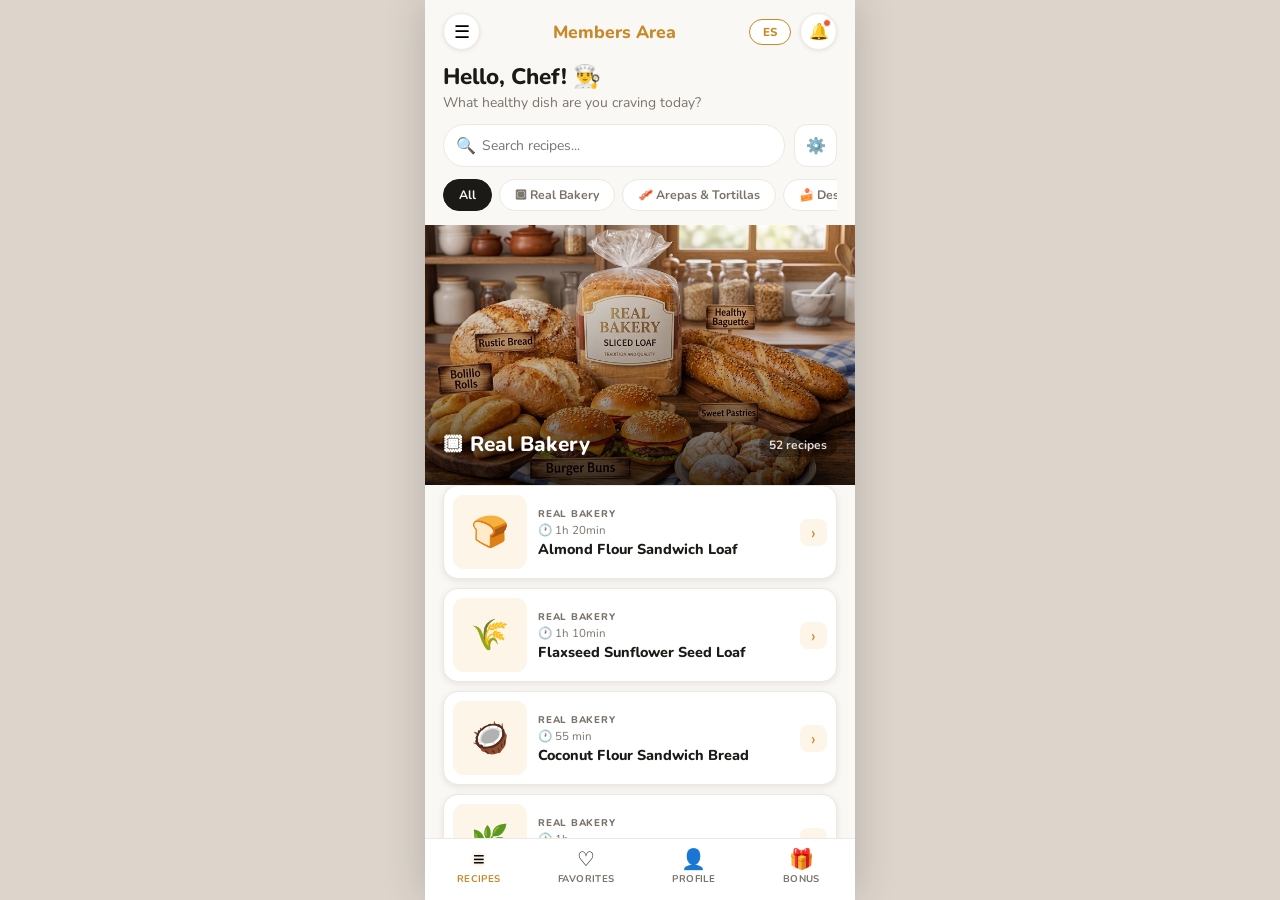
==== public/cleanbakery/index.html @ ed5968ac "Add CleanBakery app as standalone page at /cleanbakery Self-contained HTML with 364 recipes, categor" ====
<!DOCTYPE html>
<html lang="en">
<head>
<meta charset="UTF-8">
<meta name="viewport" content="width=device-width,initial-scale=1,maximum-scale=1,user-scalable=no">
<title>Clean Bakery - 364 Recipes</title>
<link href="https://fonts.googleapis.com/css2?family=Nunito:wght@400;600;700;800&display=swap" rel="stylesheet">
<style>
*,*::before,*::after{box-sizing:border-box;margin:0;padding:0}
:root{
  --am:#C8892A;--al:#FDF5E8;
  --bg:#FAF8F4;--wh:#fff;
  --ink:#1C1A17;--mu:#7A736A;--bd:#EDE8E0;--sh:rgba(28,26,23,0.09);
  --nh:62px
}
html,body{height:100%;background:#DDD5CC;font-family:'Nunito',sans-serif;color:var(--ink);-webkit-tap-highlight-color:transparent}
#app{height:100vh;display:flex;flex-direction:column;max-width:430px;margin:0 auto;background:var(--bg);position:relative;box-shadow:0 0 40px rgba(0,0,0,0.18);overflow:hidden}
.scr{position:absolute;inset:0;display:flex;flex-direction:column;background:var(--bg)}
.off{transform:translateX(100%);pointer-events:none}
.on{transform:translateX(0);transition:transform .28s ease}

/* TOP BAR */
.bar{padding:13px 18px 9px;display:flex;align-items:center;justify-content:space-between;flex-shrink:0}
.bar-logo{font-size:1.1rem;font-weight:800;color:var(--am)}
.bar-r{display:flex;gap:9px;align-items:center}
.ico{width:37px;height:37px;border-radius:50%;background:var(--wh);border:1px solid var(--bd);display:flex;align-items:center;justify-content:center;cursor:pointer;font-size:1rem;box-shadow:0 1px 4px var(--sh);position:relative;flex-shrink:0;font-family:inherit}
.dot{position:absolute;top:5px;right:5px;width:8px;height:8px;border-radius:50%;background:#E85A3A;border:1.5px solid var(--bg)}
.lng{background:var(--wh);border:1.5px solid var(--am);border-radius:20px;padding:4px 13px;font-size:0.72rem;font-weight:800;color:var(--am);cursor:pointer;font-family:inherit}

/* GREETING */
.greet{padding:2px 18px 12px}
.greet h1{font-size:1.4rem;font-weight:800;margin-bottom:1px}
.greet p{font-size:0.87rem;color:var(--mu)}

/* SEARCH */
.sr{padding:0 18px 12px;display:flex;gap:9px;flex-shrink:0}
.sw{flex:1;position:relative}
.sw input{width:100%;padding:11px 14px 11px 38px;border-radius:26px;border:1.5px solid var(--bd);background:var(--wh);font-family:inherit;font-size:0.87rem;color:var(--ink);outline:none}
.sw input:focus{border-color:var(--am)}
.sw span{position:absolute;left:13px;top:50%;transform:translateY(-50%);pointer-events:none}
.fb{width:43px;height:43px;border-radius:13px;background:var(--wh);border:1.5px solid var(--bd);display:flex;align-items:center;justify-content:center;cursor:pointer;font-size:1rem;flex-shrink:0}

/* PILLS */
.pw{padding:0 18px 12px;flex-shrink:0}
.pl{display:flex;gap:7px;overflow-x:auto;scrollbar-width:none;padding-bottom:2px}
.pl::-webkit-scrollbar{display:none}
.pill{white-space:nowrap;padding:7px 15px;border-radius:20px;font-size:0.77rem;font-weight:700;cursor:pointer;border:1.5px solid var(--bd);background:var(--wh);color:var(--mu);flex-shrink:0;font-family:inherit}
.pill.act{background:var(--ink);color:#FBF8F3;border-color:var(--ink)}

/* LIST */
.lst{flex:1;overflow-y:auto;padding-bottom:calc(var(--nh)+10px);scrollbar-width:none}
.lst::-webkit-scrollbar{display:none}

/* CATEGORY BANNER */
.cat-banner{margin:0 0 0 0;position:relative;overflow:hidden;cursor:pointer}
.cat-banner-img{width:100%;height:260px;object-fit:cover;object-position:center top;display:block}
.cat-banner-grad{position:absolute;inset:0;background:linear-gradient(to top,rgba(0,0,0,0.75) 0%,rgba(0,0,0,0.25) 45%,transparent 100%)}
.cat-banner-label{position:absolute;bottom:28px;left:18px;right:18px;display:flex;align-items:flex-end;justify-content:space-between}
.cat-banner-name{font-size:1.3rem;font-weight:800;color:#fff;text-shadow:0 1px 4px rgba(0,0,0,0.4);line-height:1.2}
.cat-banner-count{font-size:0.75rem;font-weight:700;color:rgba(255,255,255,0.85);background:rgba(0,0,0,0.35);padding:4px 10px;border-radius:20px}

/* CATEGORY SECTION HEADER (no image) */
.sh{padding:14px 18px 8px;display:flex;align-items:center;gap:10px}
.sh h2{font-size:1.08rem;font-weight:800;white-space:nowrap}
.sd{flex:1;height:1.5px;background:var(--bd)}

/* RECIPE CARD */
.card{margin:0 18px 9px;background:var(--wh);border-radius:15px;display:flex;align-items:center;gap:11px;padding:9px;border:1px solid var(--bd);cursor:pointer;box-shadow:0 2px 7px var(--sh);transition:transform .1s}
.card:active{transform:scale(.98)}
.ct{width:74px;height:74px;border-radius:11px;flex-shrink:0;display:flex;align-items:center;justify-content:center;font-size:1.9rem}
.ci{flex:1;min-width:0}
.cc{font-size:0.61rem;font-weight:800;letter-spacing:.08em;text-transform:uppercase;color:var(--mu);margin-bottom:2px}
.ck{font-size:0.72rem;color:var(--mu);margin-bottom:2px}
.cn{font-size:0.9rem;font-weight:800;color:var(--ink);line-height:1.25}
.ca{width:27px;height:27px;background:var(--al);border-radius:8px;display:flex;align-items:center;justify-content:center;flex-shrink:0;color:var(--am);font-size:1.15rem}

/* BOTTOM NAV */
.bnav{height:var(--nh);background:var(--wh);border-top:1px solid var(--bd);display:flex;flex-shrink:0;z-index:50}
.nt{flex:1;display:flex;flex-direction:column;align-items:center;justify-content:center;gap:2px;cursor:pointer;border:none;background:none;font-family:inherit;padding-bottom:4px}
.nt-i{font-size:1.25rem;line-height:1}
.nt-l{font-size:0.61rem;font-weight:700;color:var(--mu);text-transform:uppercase;letter-spacing:.04em}
.nt.act .nt-l{color:var(--am)}
.nt.act .nt-i{filter:drop-shadow(0 0 2px rgba(200,137,42,0.5))}

/* DETAIL SCREEN */
#det{z-index:20;overflow-y:auto;scrollbar-width:none}
#det::-webkit-scrollbar{display:none}
.db{padding:13px 18px 9px;display:flex;align-items:center;gap:10px;background:var(--bg);position:sticky;top:0;z-index:5;border-bottom:1px solid var(--bd)}
.bk{width:37px;height:37px;border-radius:50%;background:var(--wh);border:1px solid var(--bd);display:flex;align-items:center;justify-content:center;cursor:pointer;box-shadow:0 1px 4px var(--sh);font-family:inherit;font-size:1rem}
.dcl{font-size:0.7rem;font-weight:800;text-transform:uppercase;letter-spacing:.1em;color:var(--mu)}
.dh{padding:14px 18px 16px}
.dn{font-size:0.7rem;font-weight:700;color:var(--mu);margin-bottom:3px}
.dt{font-size:1.45rem;font-weight:800;color:var(--ink);line-height:1.2;margin-bottom:9px}
.dbg{display:flex;flex-wrap:wrap;gap:5px;margin-bottom:11px}
.dbdg{padding:4px 11px;border-radius:20px;font-size:0.69rem;font-weight:700;background:var(--al);color:var(--am)}
.dm{display:flex;flex-wrap:wrap;gap:14px;margin-bottom:13px}
.dmi{font-size:0.81rem;color:var(--mu);font-weight:600}
.dd{font-size:0.89rem;color:var(--mu);line-height:1.7;padding:11px 15px;background:var(--wh);border-radius:11px;border-left:3px solid var(--am)}
.ns{padding:13px 18px 16px}
.stl{font-size:0.7rem;font-weight:800;letter-spacing:.1em;text-transform:uppercase;color:var(--mu);margin-bottom:9px}
.nc{display:flex;gap:9px;overflow-x:auto;scrollbar-width:none}
.nc::-webkit-scrollbar{display:none}
.ncard{flex-shrink:0;width:125px;border-radius:15px;padding:15px 12px;text-align:center}
.ng{background:#EDE8FF}.no{background:#FFF0E0}.nk{background:#E8F5E9}
.nv{font-size:1.45rem;font-weight:800;line-height:1.1;margin-bottom:3px}
.ng .nv{color:#5C35CC}.no .nv{color:#C85A1A}.nk .nv{color:#2A7A4A}
.nl{font-size:0.74rem;font-weight:700;color:#444}
.ns2{font-size:0.64rem;color:var(--mu);margin-top:1px}
.ds{padding:0 18px 16px}
.dst{font-size:0.7rem;font-weight:800;letter-spacing:.1em;text-transform:uppercase;color:var(--mu);margin-bottom:9px;padding-bottom:7px;border-bottom:1.5px solid var(--bd)}
.il,.sl{display:flex;flex-direction:column;gap:5px}
.ii{font-size:0.86rem;padding:8px 11px;background:var(--wh);border-radius:9px;border:1px solid var(--bd);display:flex;align-items:flex-start;gap:7px;line-height:1.4}
.idot{width:6px;height:6px;border-radius:50%;background:var(--am);flex-shrink:0;margin-top:5px}
.si2{font-size:0.86rem;padding:9px 11px;background:var(--wh);border-radius:9px;border:1px solid var(--bd);display:flex;gap:9px;align-items:flex-start;line-height:1.5}
.sn{font-size:0.74rem;font-weight:800;color:var(--am);min-width:19px;padding-top:1px;flex-shrink:0}
.tipb{margin:0 18px 18px;padding:13px;background:#FFFBF0;border:1.5px solid #F0D070;border-radius:13px}
.tipbl{font-size:0.64rem;font-weight:800;text-transform:uppercase;letter-spacing:.1em;color:#C8892A;margin-bottom:5px;display:block}
.tipbt{font-size:0.82rem;color:#5A4A1A;line-height:1.65}
.scib{margin:0 18px 18px;padding:13px;background:#F0F4FF;border:1.5px solid #C0CCEE;border-radius:13px}
.scibl{font-size:0.64rem;font-weight:800;text-transform:uppercase;letter-spacing:.1em;color:#3A5AAA;margin-bottom:5px;display:block}
.scibt{font-size:0.82rem;color:#2A3A6A;line-height:1.65}
.empty{flex:1;display:flex;flex-direction:column;align-items:center;justify-content:center;gap:11px;padding:40px;text-align:center;color:var(--mu)}
.ei{font-size:3rem}.et{font-size:1.08rem;font-weight:800;color:var(--ink)}.esb{font-size:0.84rem;line-height:1.6}
.pb{padding:18px;flex:1;overflow-y:auto;scrollbar-width:none}
.pb::-webkit-scrollbar{display:none}
.pav{width:78px;height:78px;border-radius:50%;background:var(--am);display:flex;align-items:center;justify-content:center;font-size:2.1rem;margin:0 auto 11px}
.pnm{text-align:center;font-size:1.18rem;font-weight:800;margin-bottom:3px}
.pem{text-align:center;font-size:0.82rem;color:var(--mu);margin-bottom:22px}
.psr{display:flex;gap:11px;margin-bottom:18px}
.psc{flex:1;background:var(--wh);border-radius:13px;padding:13px;text-align:center;border:1px solid var(--bd)}
.psv{font-size:1.45rem;font-weight:800;color:var(--am)}
.psl{font-size:0.67rem;font-weight:700;color:var(--mu);text-transform:uppercase;margin-top:2px}
.pstl{font-size:0.7rem;font-weight:800;letter-spacing:.1em;text-transform:uppercase;color:var(--mu);margin-bottom:9px}
.pi{background:var(--wh);border-radius:11px;padding:13px 15px;margin-bottom:7px;display:flex;align-items:center;justify-content:space-between;border:1px solid var(--bd)}
.pil{display:flex;align-items:center;gap:9px;font-size:0.88rem;font-weight:700}
.lsb{background:var(--am);color:#fff;border:none;border-radius:9px;padding:6px 13px;font-family:inherit;font-size:0.79rem;font-weight:700;cursor:pointer}
/* BONUS TAB */
.bxwrap{padding:18px;flex:1;overflow-y:auto;scrollbar-width:none}
.bxwrap::-webkit-scrollbar{display:none}
.bxtitle{font-size:1.2rem;font-weight:800;color:var(--ink);margin-bottom:4px}
.bxsub{font-size:0.84rem;color:var(--mu);margin-bottom:20px;line-height:1.5}
.bxcard{background:var(--wh);border-radius:15px;padding:18px;margin-bottom:13px;border:1px solid var(--bd);box-shadow:0 2px 7px var(--sh)}
.bxem{font-size:2rem;margin-bottom:10px}
.bxname{font-size:1rem;font-weight:800;color:var(--ink);margin-bottom:6px;line-height:1.3}
.bxdesc{font-size:0.84rem;color:var(--mu);line-height:1.6}
.bxbadge{display:inline-block;background:var(--al);color:var(--am);font-size:0.67rem;font-weight:800;padding:3px 10px;border-radius:20px;margin-bottom:10px;text-transform:uppercase;letter-spacing:.06em}
</style>
</head>
<body>
<script type="application/json" id="rd">[{"n":"001","name":"Almond Flour Chocolate Fudge Cake","t":"50 min","cat":"desserts-sweets","em":"🍰","diff":"Medium","srv":"12 slices","tags":["Keto","Dairy-free option","No sugar"],"desc":"Dark, dense and deeply chocolatey — this cake satisfies every craving without spiking blood sugar. Stays moist for four days.","ing":["2 cups blanched almond flour","½ cup raw cacao powder","¾ cup erythritol","1 tsp baking powder","½ tsp baking soda","½ tsp fine salt","4 large eggs","⅓ cup melted coconut oil","¼ cup unsweetened almond milk","1 tsp pure vanilla extract"],"steps":["Preheat oven to 350°F. Grease a 9-inch round pan.","Whisk almond flour, cacao, erythritol, baking powder, soda and salt.","Beat eggs with oil, milk and vanilla; fold into dry.","Pour into pan; bake 35–40 min until toothpick comes out clean.","Cool 20 min in pan, then fully on rack before slicing."],"tip":"Do not overbake — almond flour cakes dry out quickly past the set point. Pull it when the center gives just slightly.","sci":"Erythritol provides sweetness at zero GI by passing through the body unmetabolized. It does not caramelize like sugar, so the top color comes entirely from cacao Maillard reactions.","nut":{"cal":197,"carb":6,"gi":2.5}},{"n":"002","name":"Dark Chocolate Avocado Mousse Cake","t":"25 min + 2h chill","cat":"desserts-sweets","em":"🍮","diff":"Easy","srv":"10 slices","tags":["Raw","Dairy-free","No bake"],"desc":"Silky, rich and completely raw — this no-bake cake sets firm in the fridge and slices cleanly. Nobody guesses the avocado.","ing":["4 ripe avocados (pit removed)","½ cup raw cacao powder","¼ cup monk fruit syrup","3 tbsp coconut oil (melted)","1 tsp vanilla extract","Pinch of salt","1 cup mixed nuts (base)","6 medjool dates (base)"],"steps":["Process nuts and dates into a sticky crumb; press into a lined 8-inch pan.","Blend avocados, cacao, monk fruit, coconut oil, vanilla and salt until perfectly smooth.","Pour filling over base; smooth top.","Refrigerate minimum 2 hours until firm.","Slice with a warm knife for clean cuts."],"tip":"Use perfectly ripe avocados — unripe avocados give a bitter, grassy flavor that cacao cannot mask.","sci":"Avocado fat creates the same emulsified texture as dairy cream in mousse. Its neutral fat profile and high oleic acid content give a rich mouthfeel identical to ganache.","nut":{"cal":214,"carb":9,"gi":3}},{"n":"003","name":"Coconut Flour Vanilla Layer Cake","t":"1h 10min","cat":"desserts-sweets","em":"🎂","diff":"Medium","srv":"12 slices","tags":["Keto","Grain-free"],"desc":"Light, tender crumb with a genuine vanilla aroma. Stacks beautifully with coconut cream frosting between the layers.","ing":["¾ cup coconut flour (sifted)","8 large eggs","½ cup erythritol powdered","⅓ cup coconut oil (melted)","½ cup coconut cream","2 tsp vanilla extract","1½ tsp baking powder","½ tsp salt"],"steps":["Preheat 350°F. Line two 8-inch pans.","Whisk coconut flour, erythritol, baking powder and salt.","Beat eggs until foamy; mix in oil, coconut cream and vanilla.","Combine wet and dry; let sit 3 min for absorption.","Divide between pans; bake 28–32 min.","Cool completely before layering with whipped coconut cream."],"tip":"Coconut flour absorbs a huge amount of liquid — the batter will look thin at first but thickens as psyllium and fiber absorb. Do not add more flour.","sci":"The eight-egg count is not a typo. Coconut flour contains no gluten and almost no starch, so egg proteins provide all structure. Each egg white sets into a network that traps CO₂ from the leavening.","nut":{"cal":231,"carb":12,"gi":2}},{"n":"004","name":"Fudgy Erythritol Brownies","t":"40 min","cat":"desserts-sweets","em":"🍫","diff":"Easy","srv":"16 squares","tags":["Keto","Grain-free","One-bowl"],"desc":"Dense, shiny-topped and genuinely fudgy. The benchmark sugar-free brownie — no compromise on texture or flavor.","ing":["1½ cups blanched almond flour","⅔ cup erythritol","½ cup raw cacao powder","¼ tsp salt","½ tsp baking powder","3 large eggs","⅓ cup melted coconut oil or butter","1 tsp vanilla extract","2 tbsp warm water"],"steps":["Preheat 325°F. Line an 8×8 pan.","Melt oil; whisk in eggs, vanilla and erythritol.","Sift in almond flour, cacao, salt and baking powder.","Stir until smooth; batter is thick.","Spread in pan; bake 22–26 min — edges set, center slightly underdone.","Cool completely; refrigerate 1h for fudgier texture."],"tip":"Pull brownies early — they continue cooking in the pan. Underbaking is the secret to fudgy texture in almond flour brownies. The center will set as it cools.","sci":"Erythritol recrystallizes on cooling, which is what creates that slightly crunchy, shiny crust. This mirrors the sugar crust on classic brownies but with zero glycemic impact.","nut":{"cal":248,"carb":5,"gi":2.5}},{"n":"005","name":"Crispy Almond Butter Cookies","t":"25 min","cat":"desserts-sweets","em":"🍪","diff":"Beginner","srv":"24 cookies","tags":["Keto","5 ingredients","No sugar"],"desc":"The simplest, most reliable keto cookie — five ingredients and 12 minutes of baking. Crisp edges, chewy center.","ing":["2 cups blanched almond flour","½ cup erythritol","¼ tsp baking soda","¼ tsp salt","2 large eggs","2 tbsp almond butter","1 tsp vanilla"],"steps":["Preheat 350°F. Line two baking sheets.","Mix all ingredients into a stiff dough.","Roll into 1-inch balls; place 2 inches apart.","Flatten slightly with a fork in a crosshatch pattern.","Bake 10–12 min until edges are golden.","Cool on pan 5 min — they firm as they cool."],"tip":"Do not overbake — almond flour cookies look underdone when they are actually done. The color should be light gold, not deep brown, and they will crisp as they cool.","sci":"Almond flour contains no starch, so these cookies spread less than wheat cookies and hold their shape through fat-based structure rather than gluten networks.","nut":{"cal":185,"carb":8,"gi":3}},{"n":"006","name":"Lemon Coconut Cupcakes","t":"35 min","cat":"desserts-sweets","em":"🧁","diff":"Easy","srv":"12 cupcakes","tags":["Grain-free","Dairy-free"],"desc":"Bright, tangy and perfumed with real lemon zest. Topped with whipped coconut cream — a proper celebration cupcake.","ing":["½ cup coconut flour","6 eggs","½ cup monk fruit sweetener","⅓ cup coconut oil","Zest of 2 lemons","3 tbsp fresh lemon juice","1 tsp baking powder","½ tsp vanilla","Pinch salt"],"steps":["Preheat 350°F. Line a 12-cup muffin tin.","Beat eggs until foamy; add oil, monk fruit, lemon zest and juice.","Sift in coconut flour, baking powder and salt; stir until smooth.","Divide into cups; bake 20–22 min until golden.","Cool completely before frosting with coconut cream."],"tip":"Coconut flour batter looks thin initially — resist adding more flour. The batter thickens after 2–3 minutes as the fiber absorbs the liquid.","sci":"Lemon juice (acid) activates the baking powder creating extra lift, and its citric acid interacts with egg proteins to set the crumb faster, producing a tighter, more moist texture than vanilla alone.","nut":{"cal":202,"carb":11,"gi":2}},{"n":"007","name":"Strawberry Chia Pudding Tart","t":"20 min + 4h chill","cat":"desserts-sweets","em":"🍓","diff":"Beginner","srv":"8 slices","tags":["Raw","Vegan","No bake"],"desc":"A vibrant, jammy tart that requires zero baking. The chia filling sets into a thick, sliceable pudding over a date-nut crust.","ing":["Base: 1 cup almonds, 6 dates, 2 tbsp cacao","Filling: 2 cups fresh strawberries (blended)","¼ cup chia seeds","2 tbsp monk fruit","1 tsp lemon juice","Pinch salt"],"steps":["Process almonds, dates and cacao to sticky crumbs; press into a 9-inch tart tin.","Blend strawberries with monk fruit, lemon and salt until smooth.","Stir in chia seeds; let sit 10 min, stir again.","Pour over base; refrigerate minimum 4 hours.","Serve topped with fresh strawberry slices."],"tip":"The chia-to-liquid ratio here is 1:8 — this produces a gel-set filling that slices cleanly. Use more chia for firmer, less for softer texture.","sci":"Chia seeds absorb 10–12 times their weight in water, forming a mucilaginous gel through soluble fiber (mostly mucilage from the seed coat). This gel mimics gelatin without any animal product.","nut":{"cal":219,"carb":4,"gi":2.5}},{"n":"008","name":"Coconut Cream Pie","t":"30 min + 3h chill","cat":"desserts-sweets","em":"🥥","diff":"Medium","srv":"8 slices","tags":["Keto","Dairy-free"],"desc":"Thick, creamy coconut filling in a buttery almond crust — every element sugar-free and grain-free. Toasted coconut on top.","ing":["Crust: 1½ cups almond flour, 3 tbsp coconut oil, 2 tbsp erythritol, 1 egg","Filling: 2 cans full-fat coconut cream","⅓ cup erythritol","3 tbsp arrowroot powder","1 tsp vanilla","1 cup shredded coconut (toasted)"],"steps":["Press crust into a 9-inch pie dish; bake 12 min at 350°F; cool.","Heat coconut cream with erythritol until steaming.","Whisk arrowroot with 3 tbsp cold water; add to hot cream.","Stir over medium heat 5 min until thick.","Add vanilla and half the coconut; pour into crust.","Chill 3h; top with remaining toasted coconut."],"tip":"Toast the coconut in a dry pan over medium heat — it goes from white to golden in 3–4 minutes. Watch it constantly; it burns fast.","sci":"Arrowroot starch gelatinizes at 140°F (lower than cornstarch), creating a clearer, silkier gel that does not become opaque or starchy when chilled. Perfect for cream pies.","nut":{"cal":236,"carb":7,"gi":3}},{"n":"009","name":"Blueberry Almond Clafoutis","t":"45 min","cat":"desserts-sweets","em":"🫐","diff":"Easy","srv":"6 servings","tags":["French-inspired","Grain-free"],"desc":"A baked custard-cake somewhere between flan and pudding — dotted with fresh blueberries and lightly sweetened with erythritol.","ing":["1 cup fresh blueberries","3 eggs","½ cup erythritol","½ cup almond flour","1 cup coconut cream","1 tsp vanilla","Zest of 1 lemon","Pinch salt","Coconut oil to grease"],"steps":["Preheat 375°F. Grease a 9-inch ceramic or cast-iron dish.","Scatter blueberries across the dish.","Blend eggs, erythritol, almond flour, coconut cream, vanilla, zest and salt until smooth.","Pour batter over berries.","Bake 35–38 min until set in center and golden at edges.","Serve warm or at room temperature."],"tip":"Clafoutis should jiggle slightly in the center when you pull it — it sets fully as it cools. If it is completely firm in the oven, it has overbaked.","sci":"The almond flour acts as a light thickener here, contributing body but not structure — the egg proteins do the setting work. This is why the ratio of flour to eggs is much lower than in a cake.","nut":{"cal":253,"carb":10,"gi":2}},{"n":"010","name":"Lemon Curd Tart with Almond Crust","t":"50 min","cat":"desserts-sweets","em":"🍋","diff":"Medium","srv":"8 slices","tags":["Keto","Dairy-free"],"desc":"Sharp, glossy lemon curd set in a nutty, crumbly almond shell. The balance of sweet and acid is exactly right.","ing":["Crust: 1½ cups almond flour, 3 tbsp coconut oil, 1 egg, pinch salt","Curd: 4 eggs, ½ cup monk fruit, ½ cup fresh lemon juice, Zest of 3 lemons, ⅓ cup coconut oil"],"steps":["Preheat 350°F. Press crust into a 9-inch tart tin; bake 12 min; cool.","Whisk curd ingredients in a saucepan over medium-low heat.","Stir constantly 10–12 min until thick enough to coat a spoon.","Remove from heat; strain through a fine sieve.","Pour into cooled crust; refrigerate 3h minimum.","Dust with erythritol powdered sugar before serving."],"tip":"Keep the heat low for the curd — high heat scrambles the eggs instead of thickening them. The curd is ready when it leaves a clean line on the back of a spoon.","sci":"Egg yolk lecithin is a natural emulsifier that stabilizes the lemon juice and oil mixture into a smooth curd. This is the same mechanism as hollandaise — an emulsion stabilized by lecithin under heat.","nut":{"cal":190,"carb":3,"gi":2.5}},{"n":"011","name":"Banana Walnut Loaf Cake","t":"1h 5min","cat":"desserts-sweets","em":"🍰","diff":"Easy","srv":"10 slices","tags":["Vegan option","One-bowl"],"desc":"Incredibly moist with natural banana sweetness — no added sweetener needed when using very ripe bananas. Walnuts add crunch.","ing":["2½ cups blanched almond flour","3 very ripe bananas (mashed)","3 eggs","¼ cup coconut oil (melted)","1 tsp baking soda","1 tsp cinnamon","½ tsp vanilla","½ tsp salt","¾ cup walnuts (roughly chopped)"],"steps":["Preheat 350°F. Line a 9×5 loaf pan.","Mash bananas until completely smooth.","Mix in eggs, oil and vanilla.","Add almond flour, soda, cinnamon and salt; stir until combined.","Fold in walnuts.","Bake 55–60 min until golden and a skewer comes out clean.","Cool completely before slicing."],"tip":"Use bananas that are heavily freckled or even black — the riper, the sweeter and more aromatic. Under-ripe bananas produce a starchy, bland loaf.","sci":"Ripe bananas contain fructose, glucose and sucrose released from starch breakdown, providing natural sweetness at a lower effective GI than refined sugar because of the accompanying fiber and phenolic compounds that slow absorption.","nut":{"cal":207,"carb":6,"gi":3}},{"n":"012","name":"Vanilla Chia Custard Cups","t":"15 min + 4h chill","cat":"desserts-sweets","em":"🍮","diff":"Beginner","srv":"4 cups","tags":["Vegan","Raw","High fiber"],"desc":"Smooth, vanilla-scented and set firm enough to eat with a spoon. Serves as breakfast, snack or dessert interchangeably.","ing":["2 cups unsweetened almond milk","6 medjool dates (pitted, soaked 30 min)","¼ cup chia seeds","1 tsp pure vanilla extract","½ tsp cinnamon"],"steps":["Blend dates with almond milk until completely smooth.","Add vanilla and cinnamon; blend 10 seconds.","Stir in chia seeds.","Pour into 4 cups.","Refrigerate 4h minimum or overnight.","Top with sliced banana or berries."],"tip":"Stir the cups once after 30 minutes in the fridge to break up any chia clumps that settle at the bottom during initial gelling.","sci":"Chia seeds form a uniform gel matrix when the mucilage on their coat hydrates and expands. The ratio of 2 tbsp chia per cup of liquid creates a pudding-firm set; less produces a softer, yogurt-like texture.","nut":{"cal":224,"carb":9,"gi":2}},{"n":"013","name":"Chocolate Mousse with Coconut Whip","t":"20 min","cat":"desserts-sweets","em":"🥑","diff":"Easy","srv":"6 servings","tags":["No bake","Dairy-free","Keto"],"desc":"Two-ingredient base produces an impossibly light, airy chocolate mousse topped with whipped coconut cream. Elegantly simple.","ing":["3 ripe avocados","½ cup raw cacao powder","⅓ cup erythritol (powdered)","1 tsp vanilla","Pinch salt","Topping: 1 can coconut cream (refrigerated overnight)","2 tbsp erythritol powdered"],"steps":["Blend avocados, cacao, erythritol, vanilla and salt until ultra smooth.","Divide into serving glasses; refrigerate 1h.","Scoop the solid cream from the top of the chilled coconut can.","Whip with erythritol until stiff peaks form.","Pipe or spoon over mousse; serve immediately."],"tip":"Refrigerate the coconut cream can upside-down overnight — this separates the fat from the liquid so you can scoop only the thick cream from what is now the top.","sci":"Coconut cream whips because it contains 20–25% fat globules that, when chilled, crystallize partially and can trap air. Without the cold-crystallization step, it will not hold peaks.","nut":{"cal":241,"carb":12,"gi":2.5}},{"n":"014","name":"Classic No-Bake Almond Cheesecake","t":"30 min + 5h chill","cat":"desserts-sweets","em":"🧀","diff":"Medium","srv":"10 slices","tags":["No bake","Keto"],"desc":"Thick, creamy and tangy — with a proper almond crust and a filling that sets firm enough to slice cleanly.","ing":["Crust: 1½ cups almond flour, 3 tbsp erythritol, 4 tbsp coconut oil","Filling: 3 cups cashews (soaked 4h), ½ cup coconut cream, ⅓ cup erythritol, ¼ cup lemon juice, 1 tsp vanilla"],"steps":["Mix crust ingredients; press into a lined springform; freeze 15 min.","Drain cashews; blend all filling ingredients until completely smooth (3+ min blender).","Pour over base; tap to remove air bubbles.","Refrigerate 5h or overnight.","Release springform; slice with a hot knife."],"tip":"The longer you blend the filling, the smoother and creamier the result. Run the blender 3–5 minutes on high. A cheaper blender will need more time.","sci":"Soaked cashews emulsify in a high-speed blender because their fat and starch disperses uniformly — they behave identically to cream cheese once blended, without any dairy. The protein network creates the classic cheesecake texture.","nut":{"cal":258,"carb":5,"gi":3}},{"n":"015","name":"Strawberry Swirl Cashew Cheesecake","t":"35 min + 6h chill","cat":"desserts-sweets","em":"🍓","diff":"Medium","srv":"10 slices","tags":["Vegan","Raw"],"desc":"A stunning raw cheesecake with ribbons of strawberry jam swirled through vanilla cashew cream over a date-walnut crust.","ing":["Crust: 1 cup walnuts, 8 dates","Filling: 2 cups soaked cashews, ½ cup coconut cream, 3 tbsp monk fruit, 1 tsp lemon, 1 tsp vanilla","Swirl: 1 cup strawberries blended with 2 dates"],"steps":["Process walnuts and dates to sticky crumbs; press into lined pan; freeze.","Blend filling until silky smooth; pour over crust.","Spoon strawberry puree on top in drops; swirl with a skewer.","Freeze 4h then refrigerate 2h before serving.","Slice while slightly chilled."],"tip":"Freeze first, refrigerate after — freezing sets the structure, refrigerating softens it to perfect slicing consistency. Serving straight from the freezer makes it too hard.","sci":"The cashew fat creates a stable emulsion because the nuts contain both hydrophilic protein and lipophilic fat that blends into a uniform suspension. Lemon juice adds enough acid to tighten the protein network and produce firmness.","nut":{"cal":195,"carb":8,"gi":2}},{"n":"016","name":"Wild Blueberry Baked Cheesecake","t":"1h 20min","cat":"desserts-sweets","em":"🫐","diff":"Advanced","srv":"10 slices","tags":["Baked","Keto"],"desc":"A proper baked cheesecake using coconut cream cheese — with a wild blueberry topping that sets into a deep, jeweled glaze.","ing":["Crust: 2 cups almond flour, 4 tbsp butter or coconut oil, 2 tbsp erythritol","Filling: 800g cream cheese alternative (coconut-based), ¾ cup erythritol, 4 eggs, 1 cup coconut cream, 1 tsp vanilla","Topping: 2 cups blueberries, 2 tbsp monk fruit, 1 tbsp arrowroot"],"steps":["Preheat 325°F. Press crust into springform; bake 10 min; cool.","Beat cream cheese with erythritol until smooth; add eggs one at a time.","Add cream and vanilla; pour over crust.","Bake in water bath 60–70 min until barely set in center.","Cool in oven with door cracked 1h; refrigerate overnight.","Cook blueberry topping until jammy; cool; spoon over cheesecake."],"tip":"Bake in a water bath (bain-marie) — wrapping the springform in foil and placing in a roasting pan with hot water prevents cracking and ensures even, gentle heat around the whole cheesecake.","sci":"The water bath keeps oven temperature at exactly 212°F around the cheesecake, preventing the egg proteins from seizing at the edges before the center sets. This is the only reliable way to bake a smooth-topped cheesecake.","nut":{"cal":212,"carb":11,"gi":2.5}},{"n":"017","name":"Mango Coconut Panna Cotta","t":"20 min + 3h chill","cat":"desserts-sweets","em":"🥭","diff":"Easy","srv":"6 servings","tags":["Tropical","Dairy-free"],"desc":"Silky, barely-set coconut cream panna cotta topped with a vivid mango coulis. Unmolds beautifully onto a plate.","ing":["Panna cotta: 2 cans coconut cream, 3 tbsp monk fruit, 1 tsp vanilla, 2½ tsp gelatin powder, 3 tbsp cold water","Coulis: 2 ripe mangoes, 2 tbsp monk fruit, 1 tbsp lime juice"],"steps":["Bloom gelatin in cold water 5 min.","Heat coconut cream and monk fruit until steaming; remove from heat.","Dissolve gelatin in cream; add vanilla.","Pour into 6 ramekins; refrigerate 3h minimum.","Blend mango coulis; strain; chill.","Run a knife around edges; unmold onto plates; spoon coulis over."],"tip":"Bloom the gelatin in cold water — adding it directly to hot liquid prevents proper hydration and produces a grainy texture. Always hydrate first, then dissolve in the hot cream.","sci":"Gelatin is a protein (hydrolyzed collagen) that forms a semi-solid network as it cools. At 1.5% concentration it produces a soft, trembling set; at 2% it becomes firm enough to unmold cleanly.","nut":{"cal":229,"carb":4,"gi":3}},{"n":"018","name":"Key Lime Cream Tart","t":"30 min + 3h chill","cat":"desserts-sweets","em":"🍋","diff":"Medium","srv":"8 slices","tags":["Keto","No bake filling"],"desc":"Tart, creamy filling with real key lime juice, set in a crispy almond shell. The balance of sweet and sour is perfect.","ing":["Crust: baked almond flour shell (see recipe 10 crust)","Filling: ½ cup fresh lime juice, Zest of 4 limes, 400ml coconut cream, ⅓ cup erythritol, 2½ tsp gelatin, 2 eggs"],"steps":["Prepare and bake almond crust; cool.","Bloom gelatin in 3 tbsp cold water; set aside.","Whisk eggs and erythritol in saucepan over low heat until warm.","Add lime juice and zest; stir 5 min.","Remove from heat; add gelatin; stir to dissolve.","Cool to room temperature; fold in coconut cream; pour into crust.","Chill 3h until set."],"tip":"Do not let the lime curd boil — just enough heat to thicken the egg and activate the gelatin. Boiling breaks the emulsion and produces a grainy, watery tart.","sci":"Citric acid in lime juice denatures egg proteins at a lower temperature than heat alone, contributing to the thick, creamy set without needing high heat. This is the same mechanism that makes ceviche \"cook\" fish.","nut":{"cal":246,"carb":7,"gi":2}},{"n":"019","name":"Baked Almond Flan","t":"55 min + 3h chill","cat":"desserts-sweets","em":"🍮","diff":"Medium","srv":"6 servings","tags":["Keto","Spanish-inspired"],"desc":"A silky, trembling custard baked in a caramelized erythritol pool — the no-sugar flan that actually works.","ing":["\"Caramel\": ½ cup erythritol heated dry until melted","Custard: 4 eggs + 2 yolks, 1 can coconut cream, ½ cup almond milk, ½ cup erythritol, 1 tsp vanilla"],"steps":["Melt erythritol dry in a saucepan over medium heat until golden; pour into ramekins.","Blend all custard ingredients; strain.","Pour over set erythritol; place ramekins in water bath.","Bake 325°F for 40–45 min until barely set.","Cool; refrigerate 3h+.","Run knife around edges; invert onto plate."],"tip":"Erythritol caramel is trickier than sugar caramel — it recrystallizes as it cools. Pour it into ramekins quickly and do not move them until the caramel has completely solidified.","sci":"Erythritol melts around 250°F and takes on color similarly to sugar Maillard reactions, but because it does not contain reducing sugars, the caramelization flavor profile is slightly different — cleaner and less bitter.","nut":{"cal":183,"carb":10,"gi":2.5}},{"n":"020","name":"Toasted Coconut Cream Tart","t":"40 min + 2h chill","cat":"desserts-sweets","em":"🥥","diff":"Medium","srv":"8 slices","tags":["Keto","Dairy-free"],"desc":"A toasted coconut cream filling — thick, textured and deeply coconutty — set in an almond crust with a caramelized surface.","ing":["Crust: almond flour shell (baked)","Filling: 2 cans coconut cream, ⅓ cup erythritol, 3 tbsp arrowroot, 1 cup toasted shredded coconut, 1 tsp vanilla, 3 egg yolks"],"steps":["Toast coconut in a dry pan until golden.","Warm coconut cream and erythritol.","Whisk egg yolks with arrowroot; temper with hot cream.","Return to heat; stir until thick, 5 min.","Add vanilla and half the coconut.","Pour into crust; chill 2h.","Top with remaining toasted coconut."],"tip":"Temper the egg yolks by adding the hot cream slowly — a thin stream while whisking constantly. Adding hot liquid too fast scrambles the yolks before they reach the pan.","sci":"Arrowroot starch creates a cleaner, glossier gel than cornstarch because it does not contain the waxy amylopectin that produces the opaque, paste-like texture of cornstarch puddings.","nut":{"cal":200,"carb":3,"gi":3}},{"n":"021","name":"Blueberry Cream Cheese Tart","t":"35 min + 2h chill","cat":"desserts-sweets","em":"🫐","diff":"Medium","srv":"8 slices","tags":["Keto"],"desc":"Fresh blueberries suspended in a creamy monk fruit filling over an almond shell — elegant, simple and genuinely impressive.","ing":["Crust: baked almond shell","Filling: 400g cream cheese (coconut-based), ⅓ cup monk fruit, 1 tsp lemon zest, 1 tsp vanilla","Topping: 2 cups fresh blueberries, 1 tbsp monk fruit syrup"],"steps":["Beat cream cheese with monk fruit, lemon zest and vanilla until smooth.","Spread over cooled crust.","Toss blueberries with monk fruit syrup.","Pile over cream cheese layer.","Refrigerate 2h until set."],"tip":"This tart is better assembled close to serving — the blueberry juice will eventually bleed into the cream. If making ahead, keep topping separate until 2 hours before serving.","sci":"Monk fruit (luo han guo) sweetness comes from mogrosides, compounds 150–250× sweeter than sucrose by weight. Because you use 150× less to achieve the same sweetness, the total carbohydrate contribution is negligible.","nut":{"cal":217,"carb":6,"gi":2}},{"n":"022","name":"Orange Almond Flourless Cake","t":"50 min","cat":"desserts-sweets","em":"🍊","diff":"Easy","srv":"10 slices","tags":["Grain-free","Dairy-free"],"desc":"The famous whole-orange cake — boiled until completely soft, then blended with almond flour and eggs. Intensely orange, incredibly moist.","ing":["2 whole oranges","2½ cups blanched almond flour","5 eggs","¾ cup erythritol","1 tsp baking powder","½ tsp vanilla"],"steps":["Boil whole oranges (unpeeled) in water for 2 hours; cool; quarter and remove pips.","Blend oranges to a smooth paste.","Whisk almond flour, erythritol and baking powder.","Beat eggs; combine with dry ingredients and orange paste.","Pour into a greased 9-inch pan.","Bake 350°F for 40–45 min until set."],"tip":"This is a Sephardic Jewish recipe adapted for sugar-free eating. The boiling removes bitterness from the pith and breaks down the fibrous structure so the whole fruit blends smoothly.","sci":"Boiling the whole orange breaks down pectin in the pith and neutralizes limonene (the bitter compound). The resulting puree contains fiber, pectin and flavonoids from the whole fruit — not just juice.","nut":{"cal":234,"carb":9,"gi":2.5}},{"n":"023","name":"Chocolate Hazelnut Tart","t":"45 min + 2h chill","cat":"desserts-sweets","em":"🍫","diff":"Advanced","srv":"10 slices","tags":["Keto","Rich"],"desc":"A deeply luxurious ganache-style tart — smooth, dark and hazelnut-scented. Every bit as indulgent as the original, zero sugar.","ing":["Crust: baked almond shell","Ganache: 2 cups coconut cream, ¼ cup erythritol, ½ cup raw cacao, 3 tbsp coconut oil, 1 tsp vanilla, 2 tbsp hazelnut butter","Topping: ½ cup toasted hazelnuts (chopped)"],"steps":["Heat coconut cream and erythritol until steaming.","Whisk in cacao and coconut oil until silky.","Add hazelnut butter and vanilla.","Pour into cooled crust.","Top with toasted hazelnuts.","Refrigerate 2h minimum until set."],"tip":"The ganache must cool at room temperature for 20 minutes before going into the fridge — putting it in hot causes condensation on the surface that mars the finish.","sci":"Cacao powder suspends in fat (coconut oil) and water (coconut cream) through the same emulsification principle as classic ganache. The erythritol dissolves in the water phase, leaving no graininess.","nut":{"cal":251,"carb":12,"gi":3}},{"n":"024","name":"Red Velvet Cupcakes","t":"40 min","cat":"desserts-sweets","em":"🧁","diff":"Medium","srv":"12 cupcakes","tags":["Keto","Grain-free"],"desc":"Vivid red crumb, tender almond base, white coconut cream frosting. The sugar-free red velvet that actually looks the part.","ing":["2 cups almond flour","½ cup erythritol","2 tbsp raw cacao","1 tsp baking powder","¼ tsp baking soda","½ tsp salt","3 eggs","⅓ cup coconut oil","¼ cup coconut milk","1 tsp vanilla","1 tsp apple cider vinegar","2 tbsp beet powder (for color)"],"steps":["Preheat 350°F. Line 12-cup muffin tin.","Whisk all dry ingredients.","Beat eggs with oil, milk, vanilla, vinegar and beet powder.","Combine wet and dry until smooth.","Fill cups ⅔ full.","Bake 20–22 min until set.","Cool; frost with whipped coconut cream."],"tip":"Beet powder gives natural red color without artificial dye — use 2 tablespoons for a vivid red. The cacao and beet combination is traditionally what gives red velvet its original (non-dyed) color.","sci":"Beet powder contains betacyanin, a red pigment that retains its color when combined with acid (the vinegar). The classic red velvet reaction was originally the anthocyanin in natural cacao turning red in acidic conditions.","nut":{"cal":188,"carb":5,"gi":2}},{"n":"025","name":"Carrot Almond Spice Cake","t":"55 min","cat":"desserts-sweets","em":"🍰","diff":"Easy","srv":"10 slices","tags":["Grain-free","Autumn"],"desc":"Warmly spiced with cinnamon, ginger and nutmeg — the classic carrot cake fully rebuilt in almond flour. Moist, dense and satisfying.","ing":["2½ cups almond flour","¾ cup erythritol","2 cups grated carrot","4 eggs","½ cup coconut oil","1 tsp cinnamon","½ tsp ginger","¼ tsp nutmeg","1 tsp baking powder","½ tsp baking soda","½ tsp salt"],"steps":["Preheat 350°F. Line a 9-inch round pan.","Whisk almond flour, erythritol, spices, baking powder, soda and salt.","Beat eggs with oil; stir in carrots.","Combine wet and dry.","Bake 40–45 min until golden and set.","Cool completely; frost with coconut cream cheese."],"tip":"Grate the carrots finely — coarser grating produces chunks of carrot rather than distributing the moisture evenly, which can cause wet spots in the crumb.","sci":"Carrots are approximately 88% water, which they release during baking — contributing significant moisture without any added liquid. This is why carrot cakes are denser and more moist than plain almond flour cakes.","nut":{"cal":205,"carb":8,"gi":2.5}},{"n":"026","name":"Gingerbread Cookies","t":"30 min","cat":"desserts-sweets","em":"🎄","diff":"Easy","srv":"20 cookies","tags":["Holiday","Grain-free"],"desc":"Snappy, spiced gingerbread with real ginger, cinnamon and cloves — they crisp as they cool and hold their shape perfectly for cutting.","ing":["2 cups almond flour","⅓ cup erythritol","1 tbsp molasses (optional for color)","2 tsp ground ginger","1 tsp cinnamon","¼ tsp cloves","¼ tsp baking soda","¼ tsp salt","1 egg","3 tbsp coconut oil"],"steps":["Preheat 350°F. Mix all dry ingredients.","Beat egg with oil and molasses.","Combine; chill dough 20 min.","Roll between parchment sheets to ¼-inch thick.","Cut with cookie cutters; place on lined baking sheets.","Bake 8–10 min until golden at edges.","Cool completely on rack — they crisp up."],"tip":"Chilling the dough is essential — almond flour dough is softer than wheat dough and needs 20 minutes cold to cut cleanly without sticking.","sci":"Molasses is the trace ingredient here — a teaspoon contains 7g of sugar (less than 0.4g per cookie) but dramatically deepens flavor and color through its complex mixture of mineral compounds and caramelized sugars.","nut":{"cal":222,"carb":11,"gi":3}},{"n":"027","name":"Vanilla Bean Coconut Ice Cream","t":"20 min + 6h freeze","cat":"desserts-sweets","em":"🍦","diff":"Easy","srv":"6 servings","tags":["Dairy-free","Vegan"],"desc":"A true ice cream — creamy, scoopable and flecked with real vanilla bean. Made entirely from coconut cream with no ice cream maker needed.","ing":["2 cans full-fat coconut cream (refrigerated overnight)","¼ cup erythritol powdered","Seeds of 1 vanilla bean","Pinch of salt"],"steps":["Scoop solid coconut cream from chilled cans.","Whip on high speed 3 min until fluffy.","Add erythritol, vanilla seeds and salt.","Whip 2 more minutes.","Transfer to a freezer container; freeze 6h.","Remove 10 min before serving to soften."],"tip":"Powdered erythritol (not granular) is essential for smooth ice cream — granular erythritol creates an icy, gritty texture because it does not dissolve in the cold fat.","sci":"Coconut cream whips because at refrigerator temperature, its fat crystallizes partially. When agitated, these crystals form a network that traps air — identical to the principle behind dairy whipping cream.","nut":{"cal":239,"carb":4,"gi":2}},{"n":"028","name":"Dark Chocolate Sorbet","t":"15 min + 4h freeze","cat":"desserts-sweets","em":"🍫","diff":"Easy","srv":"4 servings","tags":["Vegan","Dairy-free","Intense"],"desc":"Intensely dark, almost bitter chocolate sorbet — smooth, dense and deeply satisfying. Three ingredients.","ing":["3 cups water","¾ cup raw cacao powder","⅔ cup erythritol","1 tsp vanilla","Pinch of salt"],"steps":["Combine water and erythritol in a saucepan; heat until dissolved.","Remove from heat; whisk in cacao, vanilla and salt.","Cool to room temperature; refrigerate 1h.","Churn in ice cream maker 25 min, or pour into flat container and stir every 45 min for 4h.","Freeze until firm."],"tip":"For no-churn sorbet, stirring every 45 minutes during freezing breaks the ice crystals that form and prevents the sorbet becoming icy and solid. Three or four stirs produces a smooth result.","sci":"Cacao powder contains theobromine and caffeine — mild stimulants that contribute to the characteristic \"lift\" of dark chocolate. It also contains flavanols that are potent antioxidants, concentrated further without sugar dilution.","nut":{"cal":256,"carb":7,"gi":2.5}},{"n":"029","name":"Strawberry Basil Granita","t":"10 min + 3h freeze","cat":"desserts-sweets","em":"🍓","diff":"Beginner","srv":"4 servings","tags":["Vegan","Summer","Refreshing"],"desc":"A Sicilian-style scraped ice — intensely strawberry with a whisper of basil. Beautifully simple, impossibly refreshing.","ing":["500g fresh strawberries","2 tbsp monk fruit syrup","Juice of 1 lemon","6 fresh basil leaves","Pinch of salt"],"steps":["Blend strawberries, monk fruit, lemon juice, basil and salt until smooth.","Strain through a fine sieve.","Pour into a flat, shallow dish.","Freeze 3 hours, scraping with a fork every 30–45 min to create ice crystals.","Serve scraped into chilled glasses."],"tip":"The shallower the pan, the faster and more evenly the granita freezes. A metal tray works best — metal conducts cold faster than glass or plastic.","sci":"A granita is a controlled ice crystal growth. Scraping interrupts the formation of large crystals, maintaining a uniform small-crystal structure. The result is a flaked texture rather than a solid block.","nut":{"cal":193,"carb":10,"gi":3}},{"n":"030","name":"Mango Coconut Popsicles","t":"15 min + 4h freeze","cat":"desserts-sweets","em":"🥭","diff":"Beginner","srv":"8 popsicles","tags":["Vegan","Tropical","Kid-friendly"],"desc":"Three-ingredient tropical popsicles — creamy mango and coconut with natural date sweetness. Vibrantly colored, zero added sugar.","ing":["2 ripe mangoes (flesh only)","1 can coconut cream","4 medjool dates (pitted)","Juice of 1 lime"],"steps":["Blend all ingredients until smooth.","Taste; add another date if needed.","Pour into popsicle molds.","Freeze minimum 4 hours.","Run warm water over molds to release."],"tip":"For a striped effect, pour coconut cream alone first, freeze 45 minutes, then add the mango layer — creating a striped popsicle without any skill.","sci":"Ripe mango contains amylases that have converted most of its starch to free sugars, giving it its natural sweetness. The dates provide additional fructose and glucose bound in a fiber matrix that slows their absorption.","nut":{"cal":210,"carb":3,"gi":2}},{"n":"031","name":"Lemon Frozen Yogurt","t":"20 min + 4h freeze","cat":"desserts-sweets","em":"🍋","diff":"Easy","srv":"6 servings","tags":["Probiotic","Tangy","Refreshing"],"desc":"Tart, creamy and bright — frozen coconut yogurt with real lemon zest and juice. Scoops perfectly after 10 minutes at room temperature.","ing":["2 cups unsweetened coconut yogurt","⅓ cup erythritol (powdered)","Zest of 3 lemons","3 tbsp fresh lemon juice","1 tsp vanilla"],"steps":["Whisk all ingredients until erythritol dissolves.","Taste; adjust sweetness and acid.","Churn in ice cream maker 25 min, or freeze in flat container and stir every 45 min.","Freeze firm; remove 10 min before serving."],"tip":"Powdered erythritol prevents the ice crystal hardening that granular sweeteners cause in frozen desserts. If your erythritol is granular, blend it first in a food processor until fine.","sci":"Freezing kills most yogurt probiotic cultures, but the prebiotic fiber and organic acids (lactic acid) that the bacteria produced remain and contribute to the characteristic yogurt tang and digestive benefits.","nut":{"cal":227,"carb":6,"gi":2.5}},{"n":"032","name":"Blueberry Cheesecake Ice Cream","t":"25 min + 5h freeze","cat":"desserts-sweets","em":"🫐","diff":"Medium","srv":"6 servings","tags":["No dairy","Keto"],"desc":"Creamy cashew base swirled with blueberry compote and crushed almond crust crumble — every element of a cheesecake, frozen.","ing":["Base: 1 cup soaked cashews blended with 1 can coconut cream, ⅓ cup erythritol, 2 tbsp lemon juice","Swirl: 1 cup blueberries cooked with 2 tbsp monk fruit","Crumble: ½ cup almond flour toasted with 1 tbsp coconut oil"],"steps":["Blend cashew base until completely smooth; refrigerate until cold.","Cook blueberries with monk fruit until jammy; cool.","Toast almond flour crumble in pan; cool.","Layer base, blueberry swirl and crumble in a freezer container.","Freeze 5h.","Scoop into bowls with more fresh blueberries."],"tip":"Layer rather than mix the swirl — folding in the blueberries turns the ice cream purple. Dropping them in and dragging a knife through creates authentic swirls.","sci":"Cashew cream forms a stable frozen emulsion because cashews contain 12% protein and 44% fat in a naturally emulsified form. When blended with water, they create a matrix that resists the large ice crystal formation that makes homemade ice cream icy.","nut":{"cal":244,"carb":9,"gi":3}},{"n":"033","name":"Chocolate Mint Chip Coconut Ice Cream","t":"25 min + 6h freeze","cat":"desserts-sweets","em":"🍫","diff":"Medium","srv":"6 servings","tags":["Keto","Dairy-free"],"desc":"Cool mint-infused coconut ice cream studded with cacao nibs. Refreshing, rich and unmistakably mint chocolate chip.","ing":["2 cans coconut cream (chilled)","⅓ cup erythritol powdered","1 tsp pure peppermint extract (not oil)","3 tbsp raw cacao nibs","1 tsp vanilla","Pinch salt","5 drops liquid chlorophyll (optional, for color)"],"steps":["Whip chilled coconut cream until fluffy.","Add erythritol, peppermint extract, vanilla, salt and chlorophyll.","Fold in cacao nibs.","Transfer to freezer container.","Freeze 6h.","Remove 8 min before scooping."],"tip":"Use pure peppermint extract, not peppermint oil — the oil is far more concentrated and a quarter teaspoon can make the ice cream taste medicinal. Extract is already diluted for baking use.","sci":"Cacao nibs are unrefined cacao beans — they provide chocolate flavor and crunch without any added sugar. They contain theobromine, caffeine and flavanols at higher concentrations than processed chocolate.","nut":{"cal":181,"carb":12,"gi":2}},{"n":"034","name":"Toasted Coconut Almond Ice Cream","t":"20 min + 6h freeze","cat":"desserts-sweets","em":"🥥","diff":"Easy","srv":"6 servings","tags":["Keto","Tropical"],"desc":"Toasted coconut folded into almond-infused coconut cream ice cream, with almond clusters throughout. Rich and textured.","ing":["2 cans coconut cream (chilled)","¼ cup monk fruit powdered","1 tsp almond extract","½ cup toasted shredded coconut","¼ cup sliced almonds (toasted)","Pinch salt"],"steps":["Toast coconut and almonds separately in a dry pan; cool.","Whip chilled coconut cream until fluffy.","Add monk fruit, almond extract and salt.","Fold in coconut and almonds.","Freeze 6h."],"tip":"Almond extract is very potent — use exactly 1 teaspoon. More and the ice cream tastes like amaretto. Less and the almond note disappears into the coconut.","sci":"Toasting the coconut triggers Maillard reactions on the coconut sugars and proteins, creating over 200 new flavor compounds that do not exist in raw coconut — including pyrazines (nutty notes) and furans (caramel-like notes).","nut":{"cal":198,"carb":5,"gi":2.5}},{"n":"035","name":"Strawberry Basil Sorbet","t":"15 min + 4h freeze","cat":"desserts-sweets","em":"🍓","diff":"Beginner","srv":"4 servings","tags":["Vegan","3 ingredients"],"desc":"Vibrant strawberry sorbet with an unexpected savory note from fresh basil. Sophisticated, simple and strikingly beautiful.","ing":["500g ripe strawberries (hulled)","2 tbsp monk fruit syrup","1 tbsp lime juice","8 fresh basil leaves"],"steps":["Blend all ingredients until perfectly smooth.","Strain through a fine-mesh sieve.","Refrigerate 1h until cold.","Churn in ice cream maker, or freeze in flat dish stirring every 30 min for 3h.","Freeze firm before serving."],"tip":"Ripe, in-season strawberries are non-negotiable. Underripe strawberries produce a pale, insipid sorbet. The basil should be very fresh — bruised basil turns black and bitter.","sci":"Strawberries are 91% water, which means their natural sugars are quite dilute. Monk fruit provides concentrated sweetness without adding the fructose load that would come from adding more fruit.","nut":{"cal":215,"carb":8,"gi":3}},{"n":"036","name":"Salted Caramel Coconut Ice Cream","t":"30 min + 6h freeze","cat":"desserts-sweets","em":"🍦","diff":"Advanced","srv":"6 servings","tags":["Keto","Indulgent"],"desc":"Real salted caramel ice cream — erythritol caramel sauce rippled through coconut cream ice cream with fleur de sel.","ing":["Ice cream base: 2 cans coconut cream, ¼ cup erythritol powdered","Caramel: ½ cup erythritol, 3 tbsp coconut cream, 1 tbsp coconut oil, ½ tsp fleur de sel"],"steps":["Make caramel: heat erythritol dry until golden; carefully add cream and oil; stir until smooth; add salt; cool.","Whip coconut cream with powdered erythritol.","Freeze ice cream base partially (2h).","Drizzle cooled caramel in and fold twice.","Freeze remaining 4h.","Serve with extra caramel drizzle."],"tip":"Erythritol caramel recrystallizes at room temperature. To keep it pourable for the swirl, use it while just slightly warm — not hot enough to melt the ice cream base, but warm enough to flow.","sci":"Dry-caramelizing erythritol produces pyrazine compounds and Maillard reaction products that are chemically similar (but not identical) to sucrose caramel. The flavor is slightly cleaner, with a shorter finish.","nut":{"cal":232,"carb":11,"gi":2}},{"n":"037","name":"Chocolate Avocado Ice Cream","t":"20 min + 5h freeze","cat":"desserts-sweets","em":"🍫","diff":"Easy","srv":"4 servings","tags":["Raw","Vegan","Keto"],"desc":"Ultra-creamy without any dairy — the avocado fat creates an ice cream so rich it scoops identically to gelato. Dates sweeten naturally.","ing":["3 ripe avocados","½ cup raw cacao powder","6 medjool dates (soaked 30 min)","1 cup coconut milk","1 tsp vanilla","Pinch salt"],"steps":["Drain dates.","Blend all ingredients until completely smooth (3 min blender).","Taste and adjust.","Pour into freezer container.","Freeze 5h.","Remove 10 min before scooping."],"tip":"This ice cream is harder than regular ice cream from the freezer because avocado fat crystallizes at a higher temperature than coconut cream. Always rest it 10 minutes before scooping.","sci":"Avocado is 15% fat, primarily oleic acid (monounsaturated) — the same dominant fat as olive oil. Its fat globules are naturally dispersed in a water matrix, creating an intrinsic emulsion that freezes smoothly without churning.","nut":{"cal":249,"carb":4,"gi":2.5}},{"n":"038","name":"Lemon Verbena Coconut Granita","t":"10 min + 3h freeze","cat":"desserts-sweets","em":"🍋","diff":"Beginner","srv":"4 servings","tags":["Herbal","Refreshing"],"desc":"Fragrant, delicate and intensely lemon verbena — a sophisticated granita that tastes like summer distilled. Simple to make, extraordinary to eat.","ing":["3 cups water","Large handful fresh lemon verbena leaves","3 tbsp monk fruit syrup","Juice of 2 lemons","Zest of 1 lemon"],"steps":["Bring water to a boil; remove from heat; steep verbena leaves 10 min.","Strain; add monk fruit, lemon juice and zest.","Cool completely.","Pour into a flat dish; freeze.","Scrape with a fork every 30–40 min for 3 hours.","Serve in chilled glasses."],"tip":"Lemon verbena is delicate — steep for exactly 10 minutes. Longer and it becomes bitter and grassy. Shorter and you lose the perfumed, floral quality.","sci":"Lemon verbena (Lippia citriodora) contains citral, geraniol and limonene — aromatic compounds that create its distinctive lemony-floral scent. These volatile compounds are best extracted in hot water, not cold.","nut":{"cal":186,"carb":7,"gi":3}},{"n":"039","name":"Almond Thumbprint Cookies with Raspberry Chia Jam","t":"35 min","cat":"desserts-sweets","em":"🍪","diff":"Easy","srv":"16 cookies","tags":["Grain-free","Pretty"],"desc":"Buttery almond cookies with a thumbprint well filled with vibrant raspberry chia jam. Sugar-free elegance in one bite.","ing":["Cookies: 2 cups almond flour, ¼ cup erythritol, 1 egg, 3 tbsp coconut oil, ½ tsp vanilla, pinch salt","Jam: 1 cup fresh raspberries, 2 tbsp monk fruit, 1 tbsp chia seeds"],"steps":["Make jam: simmer raspberries and monk fruit 5 min; mash; add chia; cool.","Preheat 350°F. Mix cookie dough; roll into balls.","Press a thumb indentation into each.","Bake 12–14 min until edges are golden.","Cool; fill indentations with jam."],"tip":"Fill the thumbprints after baking and cooling — the jam melts and runs out if added before baking. Press the indentation deep enough to hold 1 teaspoon of jam.","sci":"Chia jam sets through mucilage gelation — the chia seeds absorb the fruit juices and set the mixture into a spreadable consistency without pectin or gelatin. The set is soft, not firm.","nut":{"cal":203,"carb":10,"gi":2}},{"n":"040","name":"Double Chocolate Chip Cookies","t":"25 min","cat":"desserts-sweets","em":"🍫","diff":"Easy","srv":"18 cookies","tags":["Keto","Grain-free"],"desc":"Chewy-center, crispy-edge cookies loaded with cacao nibs and dark chocolate chips. The sugar-free cookie that converts skeptics.","ing":["2 cups almond flour","⅓ cup erythritol","¼ cup raw cacao powder","½ tsp baking soda","¼ tsp salt","2 eggs","4 tbsp coconut oil (melted)","1 tsp vanilla","½ cup sugar-free dark chocolate chips or cacao nibs"],"steps":["Preheat 350°F.","Whisk almond flour, erythritol, cacao, soda and salt.","Beat eggs with oil and vanilla.","Combine; fold in chocolate chips.","Scoop onto lined baking sheet.","Bake 10–12 min.","Cool on sheet 5 min before moving."],"tip":"These cookies spread very little compared to wheat cookies — flatten each ball slightly with your palm before baking to get the traditional flat shape.","sci":"Cacao contains flavanols that are best preserved in minimally processed cacao powder. The Maillard reactions from baking enhance the chocolatey flavor further by creating new aromatic compounds not present in raw cacao.","nut":{"cal":220,"carb":3,"gi":2.5}},{"n":"041","name":"Peanut Butter Coconut Balls","t":"15 min","cat":"desserts-sweets","em":"🥜","diff":"Beginner","srv":"20 balls","tags":["Vegan","No bake","Quick"],"desc":"Three ingredients, zero baking, maximum satisfaction. Dense, fudgy and packed with protein and natural sweetness.","ing":["1 cup natural peanut butter","8 medjool dates (pitted)","½ cup shredded coconut (for rolling)"],"steps":["Process peanut butter and dates until combined.","Roll into 20 balls.","Roll in shredded coconut.","Refrigerate 30 min.","Store in fridge."],"tip":"Use very fresh, soft medjool dates — if they are dry and tough, soak in warm water for 20 minutes first. Dry dates will not bind the mixture properly.","sci":"Dates are approximately 70% natural sugars (glucose, fructose and sucrose) but also contain significant fiber, particularly insoluble fiber that slows digestion. The glycemic response from whole dates is significantly lower than equal amounts of refined sugar.","nut":{"cal":237,"carb":6,"gi":3}},{"n":"042","name":"Hazelnut Chocolate Truffles","t":"20 min + 1h chill","cat":"desserts-sweets","em":"🌰","diff":"Easy","srv":"20 truffles","tags":["No bake","Luxurious"],"desc":"Silky smooth chocolate hazelnut truffle centers rolled in raw cacao powder. Taste like Ferrero Rocher, contain zero sugar.","ing":["1 cup hazelnuts (roasted, skins removed)","¼ cup raw cacao powder","3 tbsp erythritol powdered","2 tbsp coconut oil","1 tsp vanilla","Pinch salt","Cacao powder for rolling"],"steps":["Process hazelnuts to a smooth butter (5 min blender).","Add cacao, erythritol, coconut oil, vanilla and salt; blend until silky.","Refrigerate 1h until firm.","Roll into balls; coat in cacao powder.","Store refrigerated."],"tip":"Remove hazelnut skins by roasting at 350°F for 8 minutes, then rubbing in a towel while still hot. Skins left on make the truffles bitter.","sci":"Roasting hazelnuts triggers Maillard reactions on the nut proteins and sugars, producing pyrazines and furans that create the characteristic hazelnut roasted aroma. This is entirely different from the flavor of raw hazelnuts.","nut":{"cal":254,"carb":9,"gi":2}},{"n":"043","name":"Coconut Cashew Energy Bars","t":"25 min + 1h freeze","cat":"desserts-sweets","em":"🍫","diff":"Beginner","srv":"12 bars","tags":["Vegan","No bake","Portable"],"desc":"Chewy, dense bars with cashew and coconut flavor held together by medjool dates. No baking, no sugar, just real food.","ing":["1 cup raw cashews","½ cup shredded coconut","8 medjool dates (pitted)","2 tbsp coconut oil","1 tsp vanilla","Pinch salt"],"steps":["Process cashews to coarse crumbs.","Add dates, coconut, oil, vanilla and salt.","Process until mixture sticks together.","Press firmly into a lined 8×8 pan.","Freeze 1h until firm.","Cut into 12 bars.","Store refrigerated."],"tip":"Press the mixture as firmly as possible into the pan — loose pressing produces bars that crumble when eaten. Use the flat bottom of a measuring cup to compress.","sci":"The binding in these bars comes from date syrup released under the pressure of processing — the natural sugars in medjool dates are soft enough to act as a natural adhesive binding the nuts and coconut.","nut":{"cal":191,"carb":12,"gi":2.5}},{"n":"044","name":"Blueberry Almond Protein Bars","t":"30 min + 1h chill","cat":"desserts-sweets","em":"🫐","diff":"Easy","srv":"10 bars","tags":["High protein","Grain-free"],"desc":"Chewy almond and blueberry bars with a real berry flavor — made without protein powder but naturally protein-dense from almonds.","ing":["1 cup blanched almond flour","½ cup almond butter","6 medjool dates (soaked)","⅓ cup dried blueberries (unsweetened)","2 tbsp coconut oil","1 tsp vanilla"],"steps":["Process dates until smooth paste.","Add almond butter and oil; process.","Mix in almond flour and vanilla by hand.","Fold in dried blueberries.","Press into lined pan.","Chill 1h; cut into bars."],"tip":"Dried blueberries labeled \"sweetened\" contain added sugar — look specifically for unsweetened dried blueberries, often sold at health food stores. Frozen blueberries thawed and dried are a good alternative.","sci":"Almonds provide 6g of protein per ounce and significant amounts of magnesium, vitamin E and monounsaturated fats. Combined with the fiber from dates and the berries, these bars have a very low glycemic load despite their natural sweetness.","nut":{"cal":208,"carb":5,"gi":3}},{"n":"045","name":"Lemon Shortbread Bars","t":"40 min","cat":"desserts-sweets","em":"🍋","diff":"Easy","srv":"12 bars","tags":["Keto","Buttery"],"desc":"Crumbly, buttery shortbread base topped with a firm lemon curd layer. Bright and satisfying, keeps well in the fridge.","ing":["Base: 1½ cups almond flour, 3 tbsp erythritol, 4 tbsp coconut oil, pinch salt","Curd: 3 eggs, ½ cup lemon juice, Zest of 2 lemons, ⅓ cup erythritol, 3 tbsp coconut oil"],"steps":["Preheat 350°F. Press base into lined 8×8 pan; bake 12 min.","Whisk curd ingredients over medium-low heat until thick, 10 min.","Pour hot curd over base.","Bake 15 more min until set.","Cool completely; cut into bars.","Store refrigerated."],"tip":"The curd layer will look slightly wobbly when you pull it from the oven — it sets fully as it cools. Overbaking produces a rubbery curd rather than a smooth one.","sci":"Lemon curd thickens because the egg proteins denature and cross-link in the acid environment of lemon juice. The acid lowers the temperature required for this process, which is why curd thickens at lower heat than regular custard.","nut":{"cal":225,"carb":8,"gi":2}},{"n":"046","name":"Chocolate Almond Bark","t":"15 min + 30 min chill","cat":"desserts-sweets","em":"🍫","diff":"Beginner","srv":"16 pieces","tags":["5 ingredients","Keto","Gift-worthy"],"desc":"Glossy dark chocolate bark studded with toasted almonds, sea salt and pumpkin seeds. Snaps cleanly and tastes exactly like premium dark chocolate.","ing":["½ cup cacao butter (melted)","⅓ cup raw cacao powder","3 tbsp erythritol powdered","1 tsp vanilla","½ tsp sea salt","½ cup mixed nuts and seeds (almonds, pumpkin seeds)"],"steps":["Toast nuts briefly; cool.","Melt cacao butter; whisk in cacao, erythritol and vanilla until smooth.","Pour onto a lined baking sheet; spread thin.","Scatter nuts and seeds over; press lightly.","Sprinkle with sea salt.","Refrigerate 30 min until set.","Break into pieces."],"tip":"Temper the chocolate by bringing it to 90°F, cooling to 80°F, then rewarming to 88°F before pouring — this produces a glossy snap. Without tempering, the chocolate sets with a matte finish.","sci":"Cacao butter contains three fat crystals that melt at slightly different temperatures. Tempering locks in the Form V crystal structure that produces the characteristic snap and gloss of properly made chocolate.","nut":{"cal":242,"carb":11,"gi":2.5}},{"n":"047","name":"Coconut Macaroons","t":"20 min","cat":"desserts-sweets","em":"🥥","diff":"Beginner","srv":"18 macaroons","tags":["5 ingredients","Dairy-free"],"desc":"Crispy outside, chewy inside, deeply coconutty — the easiest cookie in the collection and one of the most satisfying.","ing":["2½ cups unsweetened shredded coconut","3 egg whites","⅓ cup erythritol","1 tsp vanilla","Pinch salt"],"steps":["Preheat 325°F.","Whisk egg whites until frothy.","Stir in erythritol, vanilla and salt.","Fold in coconut until completely coated.","Drop tablespoon-size mounds onto lined sheet.","Bake 18–20 min until golden.","Cool completely on pan."],"tip":"Do not overbake — the outside should be golden but the inside stays slightly moist. Macaroons firm as they cool; overbaked macaroons become dry and brittle.","sci":"Egg whites are approximately 88% water and 12% protein. When beaten, the proteins partially unfold and form a film around air bubbles. In these macaroons, the proteins set in the oven to create the crispy exterior.","nut":{"cal":259,"carb":4,"gi":3}},{"n":"048","name":"Pecan Praline Bites","t":"25 min","cat":"desserts-sweets","em":"🌰","diff":"Medium","srv":"20 bites","tags":["Keto","Southern-inspired"],"desc":"Crunchy, caramel-coated pecan clusters with a salt-sweet balance that is completely addictive. Zero sugar, maximum caramel depth.","ing":["2 cups pecan halves","⅔ cup erythritol","3 tbsp coconut cream","1 tbsp coconut oil","½ tsp vanilla","½ tsp fleur de sel"],"steps":["Toast pecans at 350°F for 6 min; cool.","Heat erythritol dry until melted and golden.","Carefully add coconut cream and oil; stir.","Add vanilla; pour over pecans immediately.","Stir to coat; drop onto parchment by spoonfuls.","Sprinkle salt immediately; cool until set."],"tip":"Work very fast once the caramel hits the pecans — erythritol recrystallizes quickly on contact with cool objects and can turn grainy. If it does, return briefly to heat.","sci":"Dry-caramelized erythritol creates a glassy coating through rapid crystallization. Unlike sucrose praline, erythritol praline tends toward a more matte finish but has identical crunch due to similar crystal hardness.","nut":{"cal":196,"carb":7,"gi":2}},{"n":"049","name":"Snickerdoodle Cookies","t":"25 min","cat":"desserts-sweets","em":"🍪","diff":"Easy","srv":"18 cookies","tags":["Keto","Classic"],"desc":"Soft, pillowy centers with a cinnamon-erythritol coating. The sugar-free snickerdoodle that tastes exactly like the real thing.","ing":["2 cups almond flour","½ cup erythritol","2 eggs","3 tbsp coconut oil","1 tsp cream of tartar","½ tsp baking soda","1 tsp vanilla","¼ tsp salt","Rolling mix: 3 tbsp erythritol + 2 tsp cinnamon"],"steps":["Preheat 375°F.","Mix cookie dough.","Combine rolling mix in a small bowl.","Roll dough into balls; coat in cinnamon-erythritol.","Place on lined sheet; flatten slightly.","Bake 10–12 min.","Cool on pan."],"tip":"Cream of tartar is essential to the snickerdoodle flavor — it reacts with the baking soda to produce a slightly tangy taste that distinguishes snickerdoodles from plain cinnamon sugar cookies.","sci":"Cream of tartar (potassium hydrogen tartrate) is an acid salt that, combined with baking soda, produces carbon dioxide for leavening while also preventing sucrose crystallization — in this case it contributes mostly to the tangy flavor profile.","nut":{"cal":213,"carb":10,"gi":2.5}},{"n":"050","name":"Oatmeal-Style Seed Bars","t":"25 min","cat":"desserts-sweets","em":"🫐","diff":"Easy","srv":"12 bars","tags":["Nut-free option","Vegan"],"desc":"Chewy, hearty bars with the texture of oatmeal bars but made entirely from seeds, coconut and dates. Genuinely filling and portable.","ing":["1 cup sunflower seeds (ground coarse)","½ cup pumpkin seeds","½ cup shredded coconut","6 medjool dates (processed)","2 tbsp coconut oil","1 tsp cinnamon","1 tsp vanilla","Pinch salt"],"steps":["Preheat 350°F. Mix all ingredients until combined.","Press firmly into lined 8×8 pan.","Bake 18–20 min until golden at edges.","Cool completely; cut into 12 bars.","Store at room temperature 3 days or refrigerate 2 weeks."],"tip":"These bars need to cool completely before cutting — they are fragile when hot and firm up considerably as they cool. Cutting too early produces crumbling.","sci":"Sunflower seeds provide a similar chewy texture to rolled oats because their protein and fat content creates a comparable structure when baked. Ground coarsely, they produce a granular, oat-like crumb.","nut":{"cal":230,"carb":3,"gi":3}},{"n":"051","name":"Chocolate Seed Butter Cups","t":"30 min + 1h chill","cat":"desserts-sweets","em":"🍫","diff":"Easy","srv":"12 cups","tags":["Nut-free","Keto"],"desc":"The sugar-free peanut butter cup, made with sunflower seed butter. Chocolate shell, creamy filling, complete satisfaction.","ing":["Shell: ½ cup cacao butter, ¼ cup cacao powder, 3 tbsp erythritol powdered","Filling: ½ cup sunflower seed butter, 3 tbsp erythritol powdered, 1 tsp vanilla, pinch salt"],"steps":["Line a 12-cup mini muffin tin.","Make shell: melt cacao butter; stir in cacao and erythritol.","Spoon 1 tsp shell into each cup; freeze 10 min.","Mix filling; spoon 1 tsp over shell.","Top with remaining shell chocolate.","Refrigerate 1h until set."],"tip":"Sunflower seed butter can turn green when baked due to chlorogenic acid reacting with baking soda. In this no-bake recipe it stays tan-colored, but use sunflower seed butter without added oil for the best consistency.","sci":"Cacao butter is the natural fat extracted from cacao beans. It is the fat that gives chocolate its characteristic melting-in-the-mouth quality — because cacao butter melts just below body temperature (93°F), it releases flavor compounds on contact with the tongue.","nut":{"cal":247,"carb":6,"gi":2}},{"n":"052","name":"Almond Ricotta Cake (Dairy-Free)","t":"50 min","cat":"desserts-sweets","em":"🍰","diff":"Medium","srv":"10 slices","tags":["Grain-free","Italian-inspired"],"desc":"A dense, satisfying Italian-style cake made with cashew ricotta — moist, fragrant and perfect with an afternoon espresso.","ing":["2 cups almond flour","1 cup cashew ricotta (soaked cashews blended smooth)","3 eggs","½ cup erythritol","Zest of 1 lemon","Zest of 1 orange","1 tsp vanilla","1 tsp baking powder","½ tsp salt"],"steps":["Preheat 350°F. Grease a 9-inch pan.","Blend soaked cashews to smooth ricotta consistency.","Whisk almond flour, erythritol, baking powder and salt.","Beat eggs with cashew ricotta, citrus zests and vanilla.","Combine wet and dry.","Pour into pan; bake 38–42 min.","Cool completely."],"tip":"This cake is better the next day — the almond and citrus flavors intensify as it sits. Wrap and store at room temperature overnight before serving.","sci":"Cashew ricotta behaves like dairy ricotta because its protein-to-fat ratio is similar. When blended smooth, the protein network is disrupted and the fat disperses uniformly, creating the characteristic creamy-yet-grainy texture of ricotta.","nut":{"cal":184,"carb":9,"gi":2.5}},{"n":"053","name":"Almond Flour Sandwich Loaf","t":"1h 20min","cat":"real-bakery","em":"🍞","diff":"Easy","srv":"1 loaf/10 slices","tags":["Keto","Grain-free"],"desc":"Dense, sliceable and genuinely satisfying — holds together for sandwiches, toasts well and stays moist for 4 days.","ing":["3 cups blanched almond flour","3 tbsp psyllium husk powder","1 tsp baking powder","½ tsp baking soda","1 tsp sea salt","4 large eggs","3 tbsp coconut oil","1 tbsp apple cider vinegar","2 tbsp warm water"],"steps":["Preheat 350°F. Line a 9×5 loaf pan.","Whisk almond flour, psyllium, baking powder, soda, salt.","Beat eggs, oil, vinegar and water.","Pour wet into dry; stir fast — psyllium gels in 30 sec.","Transfer to pan immediately; smooth top.","Bake 55–65 min to 205°F internal. Cool 2h before slicing."],"tip":"Work fast once wet and dry combine — psyllium starts gelling immediately. Have the pan ready before you start mixing.","sci":"Psyllium forms a mucilaginous gel network that replaces both gluten and starch, binding water tightly and creating the structure needed to slice cleanly.","nut":{"cal":161,"carb":10,"gi":3}},{"n":"054","name":"Flaxseed Sunflower Seed Loaf","t":"1h 10min","cat":"real-bakery","em":"🌾","diff":"Easy","srv":"1 loaf/10 slices","tags":["Vegan","Nut-free"],"desc":"A fully vegan, nut-free seed loaf that slices cleanly and delivers extraordinary omega-3 nutrition in every slice.","ing":["2 cups ground flaxseed (freshly ground)","1 cup sunflower seeds (soaked 2h)","½ cup pumpkin seeds","3 tbsp psyllium husk","1 tsp baking powder","1 tsp sea salt","1½ cups warm water","2 tbsp olive oil","1 tbsp apple cider vinegar"],"steps":["Soak sunflower seeds 2h; drain.","Combine ground flax, psyllium, baking powder and salt.","Mix water, oil and vinegar; pour over dry.","Fold in seeds.","Rest 10 min; press into pan; score center.","Bake 375°F 60–70 min until hollow when tapped.","Cool 3h before slicing."],"tip":"Freshly ground flaxseed binds much better than pre-ground. Grind in a coffee grinder and use immediately.","sci":"Flaxseed mucilage (arabinose and xylose polymers) gels stronger than egg white when hydrated, replacing eggs entirely in this vegan formula.","nut":{"cal":178,"carb":3,"gi":2}},{"n":"055","name":"Coconut Flour Sandwich Bread","t":"55 min","cat":"real-bakery","em":"🥥","diff":"Easy","srv":"1 loaf/8 slices","tags":["Keto","Low-carb"],"desc":"The smallest loaf with the highest egg count — but the result is a tender, moist bread with a subtle coconut note.","ing":["½ cup coconut flour (sifted)","1 tbsp psyllium husk","6 large eggs","¼ cup coconut oil (melted)","¼ cup almond milk","1 tsp apple cider vinegar","1 tsp baking powder","½ tsp salt"],"steps":["Preheat 350°F. Line an 8×4 pan.","Sift coconut flour; whisk in psyllium, baking powder and salt.","Beat eggs 2 min until foamy; add oil, milk and vinegar.","Pour egg mix into flour; stir immediately — it thickens fast.","Pan; smooth top; rest 3 min. Bake 45–50 min. Cool 1h."],"tip":"Coconut flour is 4× more absorbent than wheat flour — the high egg count is not a mistake. Never substitute 1:1 for any other flour.","sci":"Coconut flour has 35–45% fiber content, which absorbs multiple grams of water per gram. This property creates a dense, moist crumb without starch.","nut":{"cal":195,"carb":6,"gi":2.5}},{"n":"056","name":"Herbed Almond Focaccia","t":"1h","cat":"real-bakery","em":"🌿","diff":"Easy","srv":"1 half-sheet/12 pieces","tags":["No sugar","Savory"],"desc":"Dimpled, golden and perfumed with rosemary and olive oil — indistinguishable from the wheat original at first glance.","ing":["3 cups almond flour","3 tbsp psyllium husk","1 tsp baking powder","1 tsp salt","4 eggs","¼ cup olive oil","¼ cup warm water","1 tbsp apple cider vinegar","Fresh rosemary, flaky salt, extra olive oil for top"],"steps":["Preheat 400°F. Mix dry ingredients.","Beat eggs, oil, water and vinegar; combine with dry.","Spread on oiled baking sheet ½ inch thick.","Dimple with fingers; drizzle olive oil; press rosemary; scatter salt.","Bake 20–22 min until golden."],"tip":"Dimple the focaccia deeply — the indentations hold pools of olive oil that steam and create the characteristic crispy-chewy texture.","sci":"The psyllium creates an extensible dough that does not tear when stretched onto the baking sheet. The vinegar activates the baking powder for extra lift.","nut":{"cal":212,"carb":9,"gi":3}},{"n":"057","name":"Everything Bagel Almond Loaf","t":"1h 15min","cat":"real-bakery","em":"🫓","diff":"Medium","srv":"1 loaf/10 slices","tags":["Keto","Savory"],"desc":"All the flavor of an everything bagel in sliceable loaf form. Sesame, poppy seeds, dried onion and garlic on every slice.","ing":["3 cups almond flour","2 tbsp psyllium husk","1 tsp baking powder","½ tsp baking soda","1 tsp salt","4 eggs","2 tbsp olive oil","1 tbsp apple cider vinegar","Everything topping: sesame seeds, poppy seeds, dried garlic, onion, flaky salt"],"steps":["Preheat 350°F.","Mix dry ingredients; combine with wet.","Shape into loaf in pan.","Brush top with olive oil; press everything topping generously.","Bake 55–60 min until golden.","Cool completely."],"tip":"Press the toppings in firmly — brushing with oil first helps them adhere but they can still fall off if not pressed into the surface while the top is soft.","sci":"The aromatic compounds in garlic (allicin), onion (quercetin) and sesame (sesamol) all survive baking and deliver intense flavor with zero added sugar or carbohydrate.","nut":{"cal":149,"carb":2,"gi":2}},{"n":"058","name":"Walnut Rosemary Loaf","t":"1h 10min","cat":"real-bakery","em":"🌰","diff":"Easy","srv":"1 loaf/10 slices","tags":["Savory","Keto"],"desc":"A robust savory loaf with toasted walnuts and fresh rosemary — perfect alongside soups, cheese and everything in between.","ing":["2½ cups almond flour","2 tbsp psyllium husk","1 tsp baking powder","½ tsp salt","3 eggs","3 tbsp olive oil","1 tbsp apple cider vinegar","¾ cup walnuts (toasted, roughly chopped)","2 tbsp fresh rosemary (chopped)"],"steps":["Preheat 350°F.","Mix dry ingredients.","Combine wet ingredients; add to dry.","Fold in walnuts and rosemary.","Pour into lined loaf pan.","Bake 55–60 min.","Cool completely before slicing."],"tip":"Toast the walnuts before adding — raw walnuts have a slightly bitter, watery quality that intensifies during baking. Toasted walnuts are dramatically more flavorful.","sci":"Walnuts contain ellagic acid and tannins alongside omega-3 fatty acids. Toasting oxidizes some surface fats, releasing volatile aromatic compounds including buttery pyrazines.","nut":{"cal":166,"carb":5,"gi":2.5}},{"n":"059","name":"Garlic & Herb Pull-Apart Rolls","t":"45 min","cat":"real-bakery","em":"🧄","diff":"Medium","srv":"12 rolls","tags":["Keto","Dinner party"],"desc":"Individual pull-apart rolls fragrant with roasted garlic and mixed herbs — soft inside, golden outside, irresistible at the table.","ing":["2 cups almond flour","1½ tbsp psyllium husk","1 tsp baking powder","½ tsp salt","3 eggs","2 tbsp olive oil","1 tbsp apple cider vinegar","Garlic butter: 4 cloves roasted garlic + 3 tbsp coconut oil + fresh parsley"],"steps":["Preheat 375°F.","Mix dough; shape into 12 balls.","Arrange in a greased 9-inch round pan — close but not touching.","Bake 28–32 min until golden.","Brush immediately with garlic butter.","Pull apart at the table."],"tip":"The rolls should be touching when they go in the pan — this creates soft, pillowy sides as they rise and push against each other rather than forming a hard crust on all sides.","sci":"Roasting garlic converts allicin (pungent) to sweeter, milder allyl sulfide compounds. Roasted garlic has almost no sharpness — only a mellow, buttery sweetness.","nut":{"cal":183,"carb":8,"gi":3}},{"n":"060","name":"Seeded Multigrain-Style Loaf","t":"1h 15min","cat":"real-bakery","em":"🫙","diff":"Medium","srv":"1 loaf/12 slices","tags":["Vegan option","Keto"],"desc":"A hearty, dense loaf packed with six different seeds — the grain-free answer to whole multigrain bread. Nutritionally extraordinary.","ing":["1½ cups almond flour","½ cup ground flaxseed","3 tbsp psyllium husk","1 tsp baking powder","1 tsp salt","4 eggs (or flax eggs)","3 tbsp olive oil","¼ cup sunflower seeds","¼ cup pumpkin seeds","2 tbsp sesame seeds","2 tbsp poppy seeds"],"steps":["Preheat 350°F.","Mix all dry and seeds.","Combine with wet ingredients.","Rest 5 min.","Press into loaf pan; top with extra seeds.","Bake 60–65 min.","Cool 3h."],"tip":"This loaf is dense by design — it is a seed bread, not an airy sandwich loaf. Slice thin (¼ inch) for best results with spreads and toppings.","sci":"Each seed variety contributes different fatty acid profiles: sunflower (linoleic), pumpkin (alpha-linolenic), sesame (oleic), flax (omega-3). The combination creates a complete fatty acid spectrum.","nut":{"cal":200,"carb":2,"gi":2}},{"n":"061","name":"Almond Parmesan Crackers","t":"25 min","cat":"real-bakery","em":"🍕","diff":"Beginner","srv":"30 crackers","tags":["Keto","Snack"],"desc":"Crispy, salty, cheese-forward crackers that shatter perfectly. Better than any commercial grain-free cracker on the market.","ing":["2 cups almond flour","½ cup grated parmesan (or nutritional yeast)","1 tsp Italian herbs","½ tsp garlic powder","½ tsp salt","1 egg","2 tbsp olive oil"],"steps":["Preheat 350°F.","Mix all ingredients to a stiff dough.","Roll between parchment sheets to ⅛-inch thin.","Score into squares.","Bake 14–16 min until golden.","Break at score lines when fully cool."],"tip":"Roll as thin as possible — thick crackers bake unevenly and the centers stay soft. The thinner the sheet, the crispier the final cracker.","sci":"Parmesan contributes glutamates (umami compounds) that deepen the savory flavor. In baking, the casein proteins in parmesan coagulate and add to the structural rigidity.","nut":{"cal":217,"carb":4,"gi":2.5}},{"n":"062","name":"Cassava Flour Soft Rolls","t":"40 min","cat":"real-bakery","em":"🌿","diff":"Medium","srv":"8 rolls","tags":["Nut-free","AIP-friendly"],"desc":"Soft, pillowy rolls that behave most like wheat rolls of anything in this collection — cassava flour is the closest to wheat behavior.","ing":["2 cups cassava flour","1 tbsp psyllium husk","1 tsp baking powder","½ tsp baking soda","1 tsp salt","3 eggs","¼ cup olive oil","½ cup warm water","1 tbsp apple cider vinegar"],"steps":["Preheat 375°F.","Mix dry ingredients.","Whisk wet; combine.","Divide into 8 balls; smooth.","Place on lined sheet; score tops.","Bake 25–28 min until golden.","Rest 10 min before eating."],"tip":"Cassava dough is stickier than almond flour dough — wet your hands before shaping. It handles more like a wet wheat dough than almond flour.","sci":"Cassava flour contains resistant starch that partially gelatinizes during baking, creating a slightly chewy texture that closely mimics the mouth feel of wheat-based rolls.","nut":{"cal":154,"carb":7,"gi":3}},{"n":"063","name":"Almond Cheddar Biscuits","t":"35 min","cat":"real-bakery","em":"🧀","diff":"Easy","srv":"10 biscuits","tags":["Keto","Savory"],"desc":"Fluffy, cheesy biscuits that pair perfectly with soup or eggs. Sharp cheddar and chives in every bite.","ing":["2 cups almond flour","1 tsp baking powder","½ tsp baking soda","½ tsp salt","½ tsp garlic powder","2 eggs","3 tbsp coconut oil or butter","¾ cup shredded sharp cheddar","2 tbsp chives (chopped)"],"steps":["Preheat 400°F.","Mix dry ingredients.","Beat eggs with oil; combine.","Fold in cheese and chives.","Drop 10 mounds onto lined sheet.","Bake 15–18 min until golden.","Eat warm."],"tip":"Drop biscuits — do not roll and cut. The rough edges created by dropping the dough produce extra surface area that crisps in the oven, creating those flaky-looking ridges.","sci":"Cheddar melts and crisps at the edges, creating a Maillard-browned cheese crust on each biscuit. The casein proteins set and the fat pools create a crispy, lacy border.","nut":{"cal":171,"carb":10,"gi":2}},{"n":"064","name":"Psyllium Baguette","t":"1h 20min","cat":"real-bakery","em":"🫓","diff":"Advanced","srv":"2 baguettes/8 pieces each","tags":["Keto","French-inspired"],"desc":"A slim, glossy-crusted baguette that actually tears along a score and delivers a satisfying crust sound when tapped.","ing":["3 cups almond flour","4 tbsp psyllium husk powder","1 tsp baking powder","1 tsp salt","4 eggs","¼ cup warm water","2 tbsp olive oil","1 tbsp apple cider vinegar"],"steps":["Preheat 425°F.","Mix dry; combine with wet — work very fast.","Divide; shape into 2 baguettes on oiled parchment.","Score tops with a sharp blade; brush with water.","Bake 35–40 min until deeply golden and hollow-sounding.","Cool on rack 30 min before slicing."],"tip":"Score the baguettes quickly with a razor or very sharp blade — the psyllium dough seals over cuts if you score slowly. One swift motion per score.","sci":"The high psyllium ratio in this recipe creates an elastic dough that can hold the elongated baguette shape without collapsing. Psyllium gel mimics gluten extensibility.","nut":{"cal":188,"carb":3,"gi":2.5}},{"n":"065","name":"Almond Croissant-Style Loaf","t":"1h 30min","cat":"real-bakery","em":"🥐","diff":"Advanced","srv":"1 loaf/10 slices","tags":["Keto","Buttery"],"desc":"A layered, buttery almond loaf with flaky layers created by cold fat folded through the dough — the bread baker's version of a laminated product.","ing":["3 cups almond flour","2 tbsp psyllium husk","1 tsp baking powder","½ tsp salt","4 eggs","¼ cup cold coconut oil (solid, cubed)","2 tbsp cold water","1 tbsp apple cider vinegar"],"steps":["Mix dry ingredients.","Cut cold coconut oil into dry mixture with a pastry cutter — leave visible chunks.","Whisk eggs, water and vinegar; add to dry.","Fold gently — do not overwork.","Shape into loaf; score top.","Bake 350°F 60–65 min.","Cool fully."],"tip":"Keep the fat cold and in pieces — this is the essential principle of laminated baking. The cold fat creates pockets of steam during baking that push the layers apart.","sci":"Cold fat pieces melt explosively during baking, releasing steam that forces layers to separate. Without gluten to hold the structure, psyllium bridges must be strong enough to hold the risen shape.","nut":{"cal":205,"carb":6,"gi":3}},{"n":"066","name":"Rustic Almond Boule","t":"1h 30min","cat":"real-bakery","em":"🥖","diff":"Advanced","srv":"1 large round loaf","tags":["Keto","Rustic"],"desc":"A round, scored artisan boule with a properly crackling crust and a dense, open crumb. The showpiece loaf of this collection.","ing":["3 cups almond flour","4 tbsp psyllium husk","1 tsp baking powder","1½ tsp salt","4 eggs","¼ cup warm water","2 tbsp olive oil","1 tbsp apple cider vinegar"],"steps":["Preheat 450°F with a Dutch oven inside.","Mix dry; combine with wet quickly.","Form into a ball; score top deeply with a razor.","Place in lined Dutch oven; cover; bake 30 min.","Remove lid; bake 25 more min until deep golden.","Cool 1h on rack."],"tip":"Baking in a covered Dutch oven traps steam from the dough surface, which keeps it extensible during the initial rise. This is how professional bakeries simulate deck ovens.","sci":"Steam prevents the crust from setting too early, allowing the loaf to expand fully. When the lid comes off, the moisture escapes and the crust crisps through Maillard browning.","nut":{"cal":142,"carb":9,"gi":2}},{"n":"067","name":"Olive and Sun-dried Tomato Loaf","t":"1h 15min","cat":"real-bakery","em":"🌿","diff":"Medium","srv":"1 loaf/10 slices","tags":["Mediterranean","Savory"],"desc":"A savory, fragrant loaf studded with black olives and sun-dried tomatoes — slices beautifully and transforms any meal.","ing":["2½ cups almond flour","2 tbsp psyllium husk","1 tsp baking powder","½ tsp salt","3 eggs","3 tbsp olive oil","1 tbsp apple cider vinegar","¾ cup black olives (pitted, halved)","⅓ cup sun-dried tomatoes (oil-packed, chopped)","1 tsp dried herbs"],"steps":["Preheat 350°F.","Mix dry; combine with wet.","Fold in olives, tomatoes and herbs.","Pour into loaf pan.","Bake 55–60 min.","Cool completely."],"tip":"Pat the olives and sun-dried tomatoes dry before adding — excess oil makes the loaf greasy and can prevent the crust from browning properly.","sci":"Sun-dried tomatoes have concentrated glutamates and umami compounds (up to 10× fresh tomato concentration) that provide deep savory flavor without any salt addition.","nut":{"cal":159,"carb":2,"gi":2.5}},{"n":"068","name":"Caramelized Onion and Thyme Loaf","t":"1h 20min","cat":"real-bakery","em":"🧅","diff":"Medium","srv":"1 loaf/10 slices","tags":["Savory","French-inspired"],"desc":"Sweet caramelized onions folded through a golden almond loaf with fresh thyme — extraordinary flavor with zero added sugar.","ing":["2½ cups almond flour","2 tbsp psyllium husk","1 tsp baking powder","1 tsp salt","3 eggs","3 tbsp olive oil","1 tbsp apple cider vinegar","1½ cups caramelized onions (cooled)","2 tsp fresh thyme"],"steps":["Caramelize onions slowly 45 min; cool completely.","Preheat 350°F.","Mix bread dough base.","Fold in onions and thyme.","Transfer to loaf pan.","Bake 55–60 min.","Cool fully."],"tip":"The onions MUST be completely cooled before adding — hot onions melt the fat in the batter and produce a greasy, dense loaf instead of a tender one.","sci":"The sweetness of caramelized onions comes from fructose and glucose released during the Maillard reactions that occur over 45+ minutes of slow cooking. This produces over 30 new aromatic compounds.","nut":{"cal":176,"carb":5,"gi":3}},{"n":"069","name":"Seeded Rye-Style Loaf","t":"1h 15min","cat":"real-bakery","em":"🫙","diff":"Medium","srv":"1 loaf/10 slices","tags":["Dark","Savory","Keto"],"desc":"A dark, dense loaf with caraway seeds and a rye-like flavor profile — made entirely without rye but achieving its characteristic depth.","ing":["1½ cups almond flour","¾ cup ground flaxseed","3 tbsp psyllium husk","1½ tsp caraway seeds","1 tsp baking powder","1 tsp salt","¼ tsp cacao powder (for color)","4 eggs","3 tbsp olive oil","1 tbsp apple cider vinegar","¼ cup strong brewed coffee"],"steps":["Preheat 350°F.","Mix all dry ingredients with caraway.","Combine wet; add to dry.","Pour into loaf pan.","Bake 60–65 min.","Cool 3h before slicing."],"tip":"Coffee and cacao provide the dark color and earthy bitterness of rye without any rye grain. A tablespoon of blackstrap molasses deepens color further if desired.","sci":"Caraway seeds contain carvone — the compound responsible for rye bread's characteristic flavor. Used here to create the rye experience entirely without rye grain.","nut":{"cal":193,"carb":8,"gi":2}},{"n":"070","name":"Chestnut Flour Country Bread","t":"1h 20min","cat":"real-bakery","em":"🌰","diff":"Medium","srv":"1 round loaf","tags":["Rustic","Italian"],"desc":"Chestnut flour adds a gentle, naturally sweet earthiness to this country loaf — a traditional Italian grain-free combination.","ing":["1½ cups almond flour","½ cup chestnut flour","3 tbsp psyllium husk","1 tsp baking powder","1 tsp salt","4 eggs","3 tbsp olive oil","¼ cup warm water","1 tbsp apple cider vinegar"],"steps":["Preheat 375°F.","Mix flours, psyllium, baking powder and salt.","Whisk wet; combine.","Shape into a round loaf on parchment.","Score top; bake 55–60 min.","Cool 1h."],"tip":"Chestnut flour has a noticeably different texture from almond flour — it is finer and more powdery. Sift it to remove any lumps before combining with almond flour.","sci":"Chestnut flour contains naturally occurring sugars (mostly sucrose and glucose from the chestnut) that caramelize during baking, giving the crust a natural warmth and slight sweetness despite no added sugar.","nut":{"cal":210,"carb":2,"gi":2.5}},{"n":"071","name":"Egg White Almond Loaf (Extra Light)","t":"1h","cat":"real-bakery","em":"🥚","diff":"Advanced","srv":"1 loaf/10 slices","tags":["Keto","Light texture"],"desc":"The lightest almond flour loaf achievable — using separated whites whipped to stiff peaks creates an airy, tender crumb.","ing":["3 cups almond flour","2 tbsp psyllium husk","1 tsp baking powder","½ tsp salt","6 eggs (separated)","3 tbsp coconut oil","1 tbsp apple cider vinegar"],"steps":["Preheat 350°F.","Mix almond flour, psyllium, baking powder and salt.","Beat yolks with oil and vinegar; combine with dry.","Whip whites to stiff peaks; fold gently into batter in 3 additions.","Pour into pan immediately.","Bake 50–55 min.","Cool before slicing."],"tip":"Fold the whites gently in three additions — overmixing deflates them and destroys the air you worked to incorporate. The batter will look slightly lumpy; that is correct.","sci":"Whipped egg whites create a foam of protein-coated air bubbles. During baking, the heat denatures the proteins permanently, setting the bubbles in place and creating a lighter crumb than whole-egg formulas.","nut":{"cal":147,"carb":4,"gi":3}},{"n":"072","name":"Almond Flour Ciabatta-Style","t":"1h 20min","cat":"real-bakery","em":"🫓","diff":"Advanced","srv":"1 flatbread/8 pieces","tags":["Italian-inspired","Keto"],"desc":"Flat, holey and with an authentic open crumb — the grain-free ciabatta that actually has the right chew-to-crust ratio.","ing":["3 cups almond flour","4 tbsp psyllium husk","1 tsp baking powder","1 tsp salt","4 eggs","½ cup warm water","3 tbsp olive oil","1 tbsp apple cider vinegar"],"steps":["Preheat 425°F.","Mix very wet dough — more water than other loaves.","Pour onto oiled baking sheet; shape flat (1 inch high).","Do not smooth the surface — rough top creates open crumb.","Bake 30–35 min until deeply golden.","Cool on rack 30 min."],"tip":"Resist the urge to smooth the top — the rough, uneven surface creates the characteristic irregular holes and crust ridges of ciabatta. Perfection is the enemy here.","sci":"The high water content of ciabatta dough creates larger steam pockets during baking. With psyllium gel holding the structure, these steam pockets produce the irregular, open crumb.","nut":{"cal":164,"carb":7,"gi":2}},{"n":"073","name":"Roasted Garlic Almond Loaf","t":"1h 15min","cat":"real-bakery","em":"🧄","diff":"Medium","srv":"1 loaf/10 slices","tags":["Keto","Savory"],"desc":"An entire head of roasted garlic folded through the dough — sweet, mellow garlic flavor in every single slice.","ing":["3 cups almond flour","2 tbsp psyllium husk","1 tsp baking powder","1 tsp salt","1 whole head roasted garlic (squeezed from skins)","4 eggs","3 tbsp olive oil","1 tbsp apple cider vinegar","2 tbsp warm water"],"steps":["Roast garlic at 400°F 40 min; cool; squeeze out cloves.","Preheat 350°F.","Mash garlic; whisk into wet ingredients.","Mix dry; combine.","Bake 55–60 min.","Cool completely."],"tip":"Roast the garlic in its whole head — wrapping it in foil with a drizzle of olive oil concentrates the flavors and produces the sweet, spreadable texture needed.","sci":"Roasting breaks down allicin (pungent sulfur compound) into sweeter, milder diallyl sulfide compounds through enzymatic and heat reactions, completely transforming garlic's flavor profile.","nut":{"cal":181,"carb":10,"gi":2.5}},{"n":"074","name":"Za'atar Almond Flatbreads","t":"20 min","cat":"real-bakery","em":"🌿","diff":"Easy","srv":"4 flatbreads","tags":["Middle Eastern","Quick"],"desc":"Quick pan-fried flatbreads generously coated in za'atar — crispy, herby and done in minutes. No oven needed.","ing":["2 cups almond flour","1 tbsp psyllium husk","½ tsp baking powder","½ tsp salt","2 eggs","2 tbsp olive oil","1 tbsp water","Za'atar: 3 tbsp per flatbread, mixed with olive oil"],"steps":["Mix dough; divide into 4.","Roll between parchment sheets very thin.","Heat a dry cast-iron pan over medium-high.","Cook 2–3 min per side until golden spots form.","Brush immediately with za'atar oil mixture.","Serve warm."],"tip":"Cast iron is best for flatbreads — it holds heat evenly and creates the characteristic dark spots. A stainless pan works; non-stick does not get hot enough.","sci":"Za'atar contains thyme, sumac and sesame seeds. Thyme provides thymol (antimicrobial and aromatic), sumac provides tart malic acid, and sesame provides sesamol — together creating an extraordinarily complex spice blend.","nut":{"cal":198,"carb":3,"gi":3}},{"n":"075","name":"Dark Seed Crispbread","t":"35 min","cat":"real-bakery","em":"🫙","diff":"Easy","srv":"20 crispbreads","tags":["Scandinavian","Nut-free"],"desc":"Thin, shattery crispbreads made entirely from seeds — the Scandinavian style, completely grain-free. Serve with cheese, avocado or smoked fish.","ing":["1 cup sunflower seeds (ground)","½ cup sesame seeds (whole)","¼ cup ground flaxseed","¼ cup pumpkin seeds (whole)","3 tbsp psyllium husk","1 tsp salt","¾ cup warm water"],"steps":["Preheat 350°F.","Mix all ingredients; let rest 10 min until absorbed.","Spread very thin on lined baking sheets.","Score into pieces.","Bake 30–35 min until completely dry and crispy.","Break at score lines."],"tip":"The thinner you spread, the crispier the result. These crispbreads should be paper-thin — use the back of a wet spoon to smooth and stretch the mixture.","sci":"Seed crispbreads set through the dehydration of psyllium gel and the fat in the seeds slowly dispersing. The seeds themselves provide structural rigidity through their oil and protein content.","nut":{"cal":215,"carb":6,"gi":2}},{"n":"076","name":"Sunflower Seed Almond Loaf","t":"1h 20min","cat":"real-bakery","em":"🌰","diff":"Easy","srv":"1 loaf/10 slices","tags":["Nut-free option","Keto"],"desc":"A lighter loaf made with sunflower seed flour replacing some almond flour — lower cost, different nutrition, equally satisfying.","ing":["2 cups almond flour","1 cup sunflower seed flour (ground sunflower seeds)","3 tbsp psyllium husk","1 tsp baking powder","1 tsp salt","4 eggs","3 tbsp olive oil","1 tbsp apple cider vinegar","2 tbsp warm water"],"steps":["Preheat 350°F.","Grind sunflower seeds to fine flour in a food processor.","Mix dry ingredients; combine with wet.","Transfer to loaf pan.","Bake 55–60 min.","Cool 2h."],"tip":"Sunflower seed flour is higher in moisture than almond flour and produces a slightly denser loaf. If the batter seems too thick, add 1 tablespoon water at a time.","sci":"Sunflower seed flour contains chlorogenic acid, which turns green when combined with baking soda at high pH. Adding a teaspoon of lemon juice or vinegar (already present here) prevents this.","nut":{"cal":152,"carb":9,"gi":2.5}},{"n":"077","name":"Caramelized Shallot and Gruyère Loaf","t":"1h 20min","cat":"real-bakery","em":"🧅","diff":"Advanced","srv":"1 loaf/10 slices","tags":["Savory","French"],"desc":"The most elegant savory loaf in this chapter — sweet shallots and nutty Gruyère woven through a golden almond crumb.","ing":["3 cups almond flour","2 tbsp psyllium husk","1 tsp baking powder","1 tsp salt","4 eggs","3 tbsp olive oil","1 tbsp apple cider vinegar","1 cup caramelized shallots","¾ cup grated Gruyère (or dairy-free alternative)"],"steps":["Caramelize shallots in olive oil 35 min; cool.","Preheat 350°F.","Mix bread dough.","Fold in shallots and Gruyère.","Pour into pan.","Bake 55–65 min.","Cool fully."],"tip":"This loaf is excellent warm but even better the next day — the shallot and Gruyère flavors deepen and mellow overnight. Slice and eat at room temperature.","sci":"Gruyère contains aged-cheese compounds including butyric acid and various fatty acid esters that contribute complex, nutty flavor. These flavor molecules survive baking and perfume the entire loaf.","nut":{"cal":169,"carb":2,"gi":3}},{"n":"078","name":"Psyllium Pita Breads","t":"35 min","cat":"real-bakery","em":"🫓","diff":"Medium","srv":"6 pitas","tags":["Middle Eastern","Keto"],"desc":"Puffed, pocketable pita that actually opens — baked at high heat so the steam creates a real cavity inside.","ing":["2 cups almond flour","3 tbsp psyllium husk powder","1 tsp baking powder","½ tsp salt","3 eggs","2 tbsp olive oil","2 tbsp warm water"],"steps":["Preheat 475°F with a baking stone or heavy pan inside.","Mix dough; divide into 6 balls.","Roll very thin (⅛ inch) between parchment.","Transfer to hot surface; bake 6–8 min until puffed.","Remove quickly; wrap in towel to keep soft."],"tip":"The high-heat baking stone is essential for pita puffing — the sudden blast of heat from below converts moisture to steam instantly, which inflates the pita before it sets.","sci":"Pita puffs because the rapid heat converts surface moisture to steam before the protein network sets, inflating the bread. The psyllium gel is elastic enough to expand without tearing.","nut":{"cal":186,"carb":5,"gi":2}},{"n":"079","name":"Almond Burger Buns","t":"40 min","cat":"real-bakery","em":"🍔","diff":"Easy","srv":"6 buns","tags":["Keto","Grain-free"],"desc":"Properly round, properly tall burger buns that hold together through a full burger without falling apart. Sesame seeds on top.","ing":["2 cups almond flour","2 tbsp psyllium husk","1 tsp baking powder","½ tsp salt","1 tsp apple cider vinegar","3 eggs","2 tbsp coconut oil","1 tbsp warm water","Sesame seeds for top"],"steps":["Preheat 375°F.","Mix dry; combine with wet quickly.","Divide into 6 balls; shape into bun shapes.","Place on lined sheet; brush with egg wash; scatter sesame seeds.","Bake 25–28 min until deep golden.","Cool fully before slicing."],"tip":"Shape the buns taller than you want them — they spread slightly during baking. Pressing a flat disk of dough will produce a flat bun; start with a tall ball.","sci":"The psyllium in burger buns must create enough gel structure to maintain the round shape through the whole bake. More psyllium = more structure; less = flatter, more spread buns.","nut":{"cal":203,"carb":8,"gi":2.5}},{"n":"080","name":"Almond Hot Dog Rolls","t":"35 min","cat":"real-bakery","em":"🌭","diff":"Easy","srv":"6 rolls","tags":["Keto","Grain-free"],"desc":"Long, slightly soft rolls that encase a hot dog perfectly — with just enough structure to hold all the toppings.","ing":["2 cups almond flour","2 tbsp psyllium husk","1 tsp baking powder","½ tsp salt","3 eggs","2 tbsp coconut oil","1 tbsp apple cider vinegar"],"steps":["Preheat 375°F.","Mix dough; divide into 6.","Shape into long ovals.","Place on sheet; score center lengthwise.","Bake 22–25 min until golden.","Cool before splitting."],"tip":"Score along the center before baking — this creates a natural split line that opens neatly instead of tearing. Score only ¼ inch deep.","sci":"The elongated shape requires the psyllium gel network to maintain its form through baking. Shorter rolls would relax and spread; the length creates tension that holds the shape.","nut":{"cal":140,"carb":2,"gi":3}},{"n":"081","name":"Almond Flour English Muffins","t":"30 min","cat":"real-bakery","em":"🧁","diff":"Medium","srv":"6 muffins","tags":["Keto","Breakfast"],"desc":"Cooked on a griddle, not in the oven — these nooks-and-crannies English muffins split and toast perfectly.","ing":["2 cups almond flour","2 tbsp psyllium husk","1 tsp baking powder","½ tsp baking soda","½ tsp salt","3 eggs","2 tbsp melted coconut oil","1 tbsp apple cider vinegar","2 tbsp warm water"],"steps":["Mix dough; divide into 6 thick disks.","Heat a cast-iron pan over medium-low with a lid.","Cook muffins 5–6 min per side covered — they should steam.","Cool before splitting with a fork (not a knife) to expose the crannies.","Toast before eating."],"tip":"Always split English muffins with a fork, never a knife — the fork creates the irregular, textured interior that traps butter and toppings. A knife cut is too smooth.","sci":"Cooking covered traps steam, which sets the inside gently before the exterior browns — identical to how a commercial English muffin is baked in a ring mold with top and bottom radiant heat.","nut":{"cal":157,"carb":4,"gi":2}},{"n":"082","name":"Almond Dinner Rolls","t":"35 min","cat":"real-bakery","em":"🥐","diff":"Easy","srv":"8 rolls","tags":["Keto","Dinner table"],"desc":"Small, round and golden — the dinner roll every holiday table needs. Soft inside, slightly crispy outside.","ing":["2 cups almond flour","2 tbsp psyllium husk","1 tsp baking powder","½ tsp salt","3 eggs","2 tbsp coconut oil","1 tbsp apple cider vinegar","1 tbsp warm water"],"steps":["Preheat 400°F.","Mix dough; divide into 8 balls.","Arrange on lined baking sheet.","Brush with egg wash.","Bake 18–20 min until deep golden.","Serve warm with butter."],"tip":"These rolls are best eaten the day they are baked — they soften in refrigerator storage. Make them same-day and warm in a 300°F oven for 5 minutes to refresh.","sci":"The high oven temperature and small size means these rolls bake quickly and develop significant crust-to-crumb ratio. More crust means more Maillard browning compounds, hence better flavor.","nut":{"cal":174,"carb":7,"gi":2.5}},{"n":"083","name":"Almond Breadsticks","t":"30 min","cat":"real-bakery","em":"🫙","diff":"Easy","srv":"16 sticks","tags":["Keto","Italian"],"desc":"Thin, crispy and slightly salty breadsticks — the perfect cocktail snack or soup accompaniment. Dressed with sesame and herbs.","ing":["2 cups almond flour","1 tbsp psyllium husk","½ tsp baking powder","½ tsp salt","2 eggs","2 tbsp olive oil","1 tbsp water","Topping: sesame seeds, rosemary, flaky salt"],"steps":["Preheat 350°F.","Mix dough; roll thin between parchment.","Cut into strips; place on lined baking sheet.","Top with seeds, herbs and salt.","Bake 16–18 min until golden and crisp.","Cool completely."],"tip":"Roll the dough as thin as possible (⅛ inch) for maximum crispiness. Thick breadsticks are chewy; thin ones shatter. Use a ruler to cut even strips.","sci":"Thin baking removes almost all moisture from almond flour, leaving primarily fat and protein. The result is a crispy, snap texture — the fat provides the crunch, not starch.","nut":{"cal":191,"carb":10,"gi":3}},{"n":"084","name":"Quick Almond Muffin Bread (90 seconds)","t":"3 min","cat":"real-bakery","em":"🥚","diff":"Beginner","srv":"1 serving","tags":["Keto","Breakfast","Lightning fast"],"desc":"A single-serving almond bread made in a mug in 90 seconds — the solution to every weekday morning bread craving.","ing":["3 tbsp almond flour","1 egg","½ tsp baking powder","¼ tsp salt","1 tbsp coconut oil","½ tsp apple cider vinegar"],"steps":["Mix all ingredients in a large mug.","Microwave on high 90 seconds.","Let rest 1 min.","Remove and slice, or eat from the mug.","Toast slices in a dry pan for extra crunch."],"tip":"The mug must be large enough — the bread rises significantly. A 12-oz mug is the minimum size. Smaller mugs overflow onto the microwave ceiling.","sci":"Microwave energy excites water molecules throughout the entire batter simultaneously, cooking from the inside out unlike conventional ovens. This is why microwave breads have a slightly different, more tender texture.","nut":{"cal":208,"carb":3,"gi":2}},{"n":"085","name":"Spinach and Feta Almond Rolls","t":"40 min","cat":"real-bakery","em":"🌿","diff":"Medium","srv":"8 rolls","tags":["Mediterranean","Green"],"desc":"Emerald-green, savory rolls stuffed with spinach and feta — a complete flavor experience in one roll.","ing":["Dough: 2 cups almond flour, 1 tbsp psyllium, 1 tsp baking powder, ½ tsp salt, 3 eggs, 2 tbsp olive oil","Filling: 2 cups spinach (wilted, squeezed dry), ½ cup feta (crumbled), 1 clove garlic"],"steps":["Preheat 375°F.","Make dough; roll into a rectangle.","Spread spinach and feta evenly; roll up.","Cut into 8 pieces.","Place cut-side up on lined sheet.","Bake 25–28 min."],"tip":"Squeeze every drop of moisture from the spinach — wet spinach makes the rolls soggy. Wilt in a pan, cool, and squeeze in a clean towel until almost dry.","sci":"Feta provides sodium chloride and lactic acid that season the filling and preserve it. Its strong flavor means you need less than fresh cheese, reducing moisture content.","nut":{"cal":145,"carb":6,"gi":2.5}},{"n":"086","name":"Almond Cheese Straws","t":"25 min","cat":"real-bakery","em":"🧀","diff":"Easy","srv":"20 straws","tags":["Keto","Party"],"desc":"Twisted, crispy cheese pastry sticks with sharp cheddar and cayenne. The cocktail snack that always disappears first.","ing":["2 cups almond flour","½ cup sharp cheddar (grated fine)","½ tsp cayenne","½ tsp salt","½ tsp paprika","2 tbsp cold coconut oil","1 egg"],"steps":["Preheat 350°F.","Mix all ingredients into stiff dough.","Roll thin; cut into strips; twist each one.","Place on lined sheet.","Bake 15–17 min until golden.","Cool before eating."],"tip":"Twist tightly — the twist creates structural integrity as well as visual appeal. Untwisted strips can unfold and flatten during baking.","sci":"Sharp cheddar releases free fatty acids during aging that become volatile aromatic compounds when heated. These are the molecules responsible for the characteristic sharp, rich aroma of aged cheese when baked.","nut":{"cal":162,"carb":9,"gi":3}},{"n":"087","name":"Grain-Free Naan","t":"25 min","cat":"real-bakery","em":"🫓","diff":"Medium","srv":"4 naans","tags":["Indian-inspired","Nut-free option"],"desc":"Charred, puffy naan that folds without cracking — made from cassava and almond flours for the closest-to-wheat behavior.","ing":["1 cup cassava flour","½ cup almond flour","1 tbsp psyllium husk","½ tsp baking powder","½ tsp salt","1 egg","½ cup coconut yogurt","2 tbsp ghee or olive oil"],"steps":["Mix dry ingredients.","Whisk wet; combine.","Divide into 4 balls; roll thin.","Cook in very hot cast-iron pan 2 min per side.","Char spots should appear.","Brush with garlic butter immediately."],"tip":"The pan must be very hot — smoking hot. Naan requires high heat to create the characteristic char spots and puffed texture. Medium heat produces a pale, dense flatbread.","sci":"Cassava flour's resistant starch gelatinizes at high heat, creating the slight chew of traditional naan. The coconut yogurt provides lactic acid for tang and gas bubbles for the puffed texture.","nut":{"cal":179,"carb":2,"gi":2}},{"n":"088","name":"Almond Cornbread-Style","t":"35 min","cat":"real-bakery","em":"🌽","diff":"Easy","srv":"9 squares","tags":["American-inspired","Keto"],"desc":"The texture, the crumble, the golden color of cornbread — without a kernel of corn or grain. An almond flour miracle.","ing":["2 cups almond flour","½ cup coconut flour","½ tsp baking powder","½ tsp baking soda","1 tsp salt","4 eggs","⅓ cup coconut oil","¼ cup coconut milk","1 tbsp apple cider vinegar"],"steps":["Preheat 375°F. Grease an 8×8 pan or cast-iron skillet.","Whisk dry ingredients.","Beat eggs with oil, milk and vinegar.","Combine; pour into pan.","Bake 22–25 min until golden.","Cut into 9 squares."],"tip":"A preheated cast-iron skillet gives the best crust — pour the batter into a hot, oiled skillet for an immediate sizzle that creates a crispy bottom layer.","sci":"The combination of almond and coconut flour mimics the coarse, crumbly texture of cornmeal without any corn. Coconut flour's fiber creates the characteristic dry-crumble of cornbread.","nut":{"cal":196,"carb":5,"gi":2.5}},{"n":"089","name":"Carrot Zucchini Quick Bread","t":"55 min","cat":"real-bakery","em":"🥕","diff":"Easy","srv":"1 loaf/10 slices","tags":["Veggie-forward","Moist"],"desc":"Packed with grated vegetables that keep this loaf incredibly moist without any added sweetener. Zucchini is the secret.","ing":["2 cups almond flour","1 tbsp psyllium husk","1 tsp baking powder","½ tsp baking soda","1 tsp salt","1 tsp cinnamon","3 eggs","¼ cup olive oil","1 cup grated zucchini (squeezed dry)","½ cup grated carrot"],"steps":["Preheat 350°F.","Squeeze all moisture from zucchini.","Mix dry; combine with wet and eggs.","Fold in vegetables.","Pour into loaf pan.","Bake 50–55 min.","Cool fully."],"tip":"Squeeze the zucchini very thoroughly — zucchini is 95% water. Insufficient squeezing leaves the center permanently wet and the bread never fully sets.","sci":"Zucchini contributes moisture through cell walls that break down during baking, slowly releasing water into the crumb. This is why vegetable-based breads stay moist for longer than flour-only formulas.","nut":{"cal":213,"carb":8,"gi":3}},{"n":"090","name":"Herb and Sea Salt Flatbread","t":"20 min","cat":"real-bakery","em":"🌿","diff":"Beginner","srv":"4 pieces","tags":["Quick","Versatile"],"desc":"The fastest yeasted-taste result in this collection — an herb flatbread done in 20 minutes that works as a wrap, a cracker or a bread.","ing":["2 cups almond flour","1 tbsp psyllium husk","½ tsp baking powder","½ tsp salt","2 eggs","2 tbsp olive oil","1 tbsp water","2 tsp mixed dried herbs","Flaky sea salt for top"],"steps":["Preheat 375°F.","Mix all ingredients.","Divide into 4 balls.","Roll thin between parchment.","Transfer to baking sheet; sprinkle sea salt.","Bake 12–14 min until golden."],"tip":"Roll as thin as you can manage — under 4mm. Thicker flatbreads are soft and won't hold toppings. Thin flatbreads are crackery and versatile.","sci":"Dried herbs dehydrated to 10–15% moisture have highly concentrated essential oil content. This concentration is why dried thyme is more flavorful by volume than fresh thyme — the essential oils are undiluted.","nut":{"cal":150,"carb":2,"gi":2}},{"n":"091","name":"Almond Croissant Rolls (Simplified)","t":"55 min","cat":"real-bakery","em":"🥐","diff":"Advanced","srv":"8 rolls","tags":["Keto","Buttery layers"],"desc":"The closest grain-free approximation of croissant texture — created by folding cold fat into psyllium dough, not laminating.","ing":["2½ cups almond flour","3 tbsp psyllium husk","1 tsp baking powder","½ tsp salt","4 eggs (cold)","5 tbsp cold coconut oil (solid)","1 tbsp apple cider vinegar","Cold water as needed"],"steps":["Keep everything cold.","Mix dry; cut cold coconut oil in as pea-size pieces.","Whisk eggs and vinegar; add to dry.","Mix briefly — visible fat pieces must remain.","Divide into 8 pieces; shape into crescents.","Chill 20 min; brush with egg wash.","Bake 375°F 22–25 min until golden."],"tip":"The cold fat pieces are not a mistake — they are the entire point. Each piece creates a steam pocket in the oven that produces a layer. Handle the dough minimally and quickly.","sci":"Unlike true laminated croissants (96 layers of butter and dough), these rolls create pseudo-layers through dispersed fat that melts individually rather than in uniform sheets. The effect mimics but does not replicate true lamination.","nut":{"cal":167,"carb":4,"gi":2.5}},{"n":"092","name":"Almond Flour Tortillas","t":"20 min","cat":"real-bakery","em":"🫓","diff":"Easy","srv":"6 tortillas","tags":["Keto","Mexican-inspired"],"desc":"Flexible, soft and genuinely foldable — these tortillas hold fillings without cracking when warm and reheat well.","ing":["2 cups almond flour","1 tbsp psyllium husk","½ tsp baking powder","½ tsp salt","1 egg","2 tbsp warm water","1 tbsp olive oil"],"steps":["Mix all ingredients into a dough.","Divide into 6 balls; refrigerate 5 min.","Roll between damp parchment sheets very thin.","Cook in dry skillet medium-high heat 1–2 min per side.","Keep wrapped in a warm towel."],"tip":"Roll these tortillas between damp (not wet) parchment — damp parchment prevents sticking without making the surface slippery. Dry parchment tears; wet parchment makes soggy tortillas.","sci":"The psyllium husk gives these tortillas flexibility by forming a continuous gel matrix that can flex without shattering — mimicking the extensibility that gluten provides in wheat tortillas.","nut":{"cal":184,"carb":7,"gi":3}},{"n":"093","name":"Cassava Flour Soft Tortillas","t":"20 min","cat":"real-bakery","em":"🌮","diff":"Easy","srv":"6 tortillas","tags":["Nut-free","AIP"],"desc":"The most wheat-like tortilla in this book — cassava behaves so similarly to wheat that these roll and fold almost identically.","ing":["2 cups cassava flour","1 tsp salt","½ tsp baking powder","¾ cup warm water","2 tbsp olive oil"],"steps":["Mix flour, salt and baking powder.","Add water and oil; mix to smooth dough.","Divide into 6 balls.","Roll very thin (2mm).","Cook in hot dry skillet 1–2 min per side.","Wrap in towel."],"tip":"Cassava dough is forgiving and resists tearing during rolling far better than almond flour dough — it is more elastic. Roll it as thin as possible.","sci":"Cassava (yuca) flour contains high levels of resistant starch that partially gelatinizes when heated. This creates a slightly stretchy, extensible texture similar to wheat starch during cooking.","nut":{"cal":201,"carb":10,"gi":2}},{"n":"094","name":"Almond Flour Wraps","t":"20 min","cat":"real-bakery","em":"🥙","diff":"Easy","srv":"4 wraps","tags":["Keto","Lunch"],"desc":"Larger, thinner and more flexible than tortillas — these hold a full sandwich filling rolled or wrapped.","ing":["2½ cups almond flour","2 tbsp psyllium husk","½ tsp salt","1 egg","¼ cup warm water","1 tbsp olive oil"],"steps":["Mix to smooth dough.","Divide into 4 balls.","Roll very thin on floured parchment.","Peel from parchment; cook in dry pan medium heat 3 min per side.","Use immediately or store in towel."],"tip":"The moment these wraps come off the pan, they become more flexible as they cool slightly. Use them warm for the best wrapping experience.","sci":"Psyllium husk in higher concentration than tortillas creates more gel connectivity, which translates to better tear resistance during the folding and wrapping process.","nut":{"cal":218,"carb":3,"gi":2.5}},{"n":"095","name":"Seed Flatbread Wraps","t":"25 min","cat":"real-bakery","em":"🫓","diff":"Easy","srv":"4 wraps","tags":["Vegan","Nut-free"],"desc":"Protein and fat-dense wraps made entirely from ground seeds and psyllium — no nuts, no eggs, no grains. Just seeds and fiber.","ing":["1 cup sunflower seeds (ground)","½ cup sesame seeds (ground)","¼ cup pumpkin seeds (ground)","3 tbsp psyllium husk","1 tsp salt","1 cup warm water"],"steps":["Mix ground seeds, psyllium and salt.","Add water; mix until cohesive.","Let rest 5 min.","Divide into 4; roll very thin between parchment.","Cook in dry pan medium heat 4 min per side.","Cool slightly before filling."],"tip":"These wraps are more fragile than psyllium-almond wraps. Handle gently and fill while slightly warm — they become brittle when fully cold.","sci":"Ground seeds release their oils under pressure of rolling, creating a natural lubricant that prevents sticking and helps the wrap flex rather than crack.","nut":{"cal":155,"carb":6,"gi":3}},{"n":"096","name":"Chili and Lime Almond Flatbreads","t":"25 min","cat":"real-bakery","em":"🌶","diff":"Easy","srv":"4 flatbreads","tags":["Spicy","Bold flavor"],"desc":"Crispy, spicy flatbreads with dried chili, lime zest and cumin — serve with guacamole, hummus or alongside grilled fish.","ing":["2 cups almond flour","1 tbsp psyllium husk","½ tsp salt","½ tsp ground cumin","1 tsp chili powder","Zest of 1 lime","2 eggs","2 tbsp olive oil"],"steps":["Preheat 375°F.","Mix all ingredients into dough.","Roll thin between parchment.","Cut into irregular pieces.","Bake 14–16 min until crisp.","Cool completely."],"tip":"These flatbreads are better over-baked than under — the chili flavor deepens with extra browning and the texture becomes cracker-crisp. Watch from 12 minutes.","sci":"Chili powder's capsaicin binds to TRPV1 receptors on the tongue, creating a heat sensation that is not actually thermal — it is a chemical signal that mimics heat, explaining why water doesn't cool it.","nut":{"cal":172,"carb":9,"gi":2}},{"n":"097","name":"Almond Flour Lavash","t":"25 min","cat":"real-bakery","em":"🫙","diff":"Easy","srv":"2 large sheets","tags":["Middle Eastern","Thin"],"desc":"Paper-thin, crackery lavash that breaks into pieces and serves as the grain-free vehicle for dips, cheese and spreads.","ing":["2 cups almond flour","1 tbsp psyllium husk","½ tsp salt","1 tsp dried thyme","2 eggs","2 tbsp olive oil"],"steps":["Preheat 375°F.","Mix dough.","Divide in half; roll paper-thin on parchment.","Transfer to baking sheets.","Dock with a fork all over.","Bake 12–14 min until golden and crisp.","Break into pieces."],"tip":"Dock (pierce) the lavash all over with a fork before baking — this prevents the thin sheet from bubbling and blistering unevenly, allowing it to bake flat and crispy.","sci":"Docking removes trapped air pockets. Without docking, steam from the dough has nowhere to escape and creates irregular bubbles. Docked lavash bakes uniformly flat and crisp.","nut":{"cal":189,"carb":2,"gi":2.5}},{"n":"098","name":"Garlic Parmesan Flatbread","t":"20 min","cat":"real-bakery","em":"🧄","diff":"Easy","srv":"4 flatbreads","tags":["Keto","Italian"],"desc":"Like garlic bread but actually better — golden, cheesy and garlicky flatbreads that are done in 20 minutes.","ing":["2 cups almond flour","½ cup grated Parmesan","3 garlic cloves (minced)","1 tsp dried Italian herbs","½ tsp salt","2 eggs","2 tbsp olive oil"],"steps":["Preheat 400°F.","Mix all ingredients into dough.","Divide into 4; roll thin.","Place on lined sheet.","Bake 12–14 min until golden.","Finish under broiler 1 min for extra color."],"tip":"A brief moment under the broiler at the end produces the bubbly, slightly charred top of proper garlic bread. Watch carefully — 60 seconds is the difference between golden and burned.","sci":"Parmesan's high salt content (>1% sodium) seasons the flatbread from within while its fat content contributes to browning. Aged Parmesan contains crystalline tyrosine deposits that add crunch.","nut":{"cal":206,"carb":5,"gi":3}},{"n":"099","name":"Fresh Herb Socca (Chickpea-Style Almond)","t":"25 min","cat":"real-bakery","em":"🌿","diff":"Easy","srv":"6 pieces","tags":["French","Savory"],"desc":"A riff on Niçoise socca — thin, crepe-like and packed with fresh herbs. Crisps at the edges, tender in the center.","ing":["1 cup almond flour","½ cup chickpea flour","½ tsp salt","½ tsp cumin","¼ tsp turmeric","1 cup warm water","2 tbsp olive oil","Fresh herbs: rosemary, thyme, parsley"],"steps":["Mix flours, spices, water and oil to thin batter.","Rest 30 min.","Heat cast-iron with olive oil very hot.","Pour thin layer; cook 3–4 min per side.","Top with fresh herbs."],"tip":"This batter should be thin — like crepe batter. It should pour easily and spread to the edges of the pan on its own. If it is thick, add water one tablespoon at a time.","sci":"Chickpea flour contains significantly more protein than wheat flour, producing a firmer, slightly more textured pancake. The turmeric provides anti-inflammatory curcuminoids and a golden color.","nut":{"cal":143,"carb":8,"gi":2}},{"n":"100","name":"Coconut Flour Crepes","t":"20 min","cat":"real-bakery","em":"🥚","diff":"Easy","srv":"8 crepes","tags":["Grain-free","Breakfast"],"desc":"Thin, delicate crepes made from coconut flour — pile them with berries, coconut cream or savory fillings.","ing":["¼ cup coconut flour","4 eggs","1 cup almond milk","2 tbsp coconut oil (melted)","½ tsp vanilla","Pinch salt"],"steps":["Whisk all ingredients until smooth — batter is very thin.","Rest 5 min.","Heat a non-stick pan; brush with oil.","Pour 2 tbsp batter; swirl to coat.","Cook 90 sec; flip; cook 30 more sec.","Stack with parchment between."],"tip":"The batter thickens slightly as it rests — add a tablespoon of extra milk to thin it after resting if it has become too thick to swirl easily.","sci":"Coconut flour crepes depend entirely on egg protein for structure — the coconut flour acts as a minor thickener, not as the structural flour. This is why the coconut flour-to-egg ratio is much lower than in other recipes.","nut":{"cal":160,"carb":2,"gi":2.5}},{"n":"101","name":"Almond Flour Pizza Bases (Personal)","t":"30 min","cat":"real-bakery","em":"🫓","diff":"Medium","srv":"4 personal bases","tags":["Keto","Pizza night"],"desc":"Crispy-edged personal pizza bases that hold toppings without going soggy — the foundation for grain-free pizza night.","ing":["3 cups almond flour","3 tbsp psyllium husk","1 tsp baking powder","1 tsp salt","3 eggs","2 tbsp olive oil","1 tbsp apple cider vinegar"],"steps":["Preheat 425°F with baking stone or heavy sheet inside.","Mix dough; divide into 4.","Roll thin between parchment.","Pre-bake 12 min on hot surface until golden.","Add toppings; bake 8–10 more min."],"tip":"Always pre-bake the pizza base before adding toppings — this creates the structural rigidity needed to hold the sauce and cheese without the center going soft.","sci":"The pre-bake dehydrates the surface of the crust. When toppings are added, their moisture absorbs into the slightly porous top layer rather than making the crust soggy.","nut":{"cal":177,"carb":4,"gi":3}},{"n":"102","name":"Zucchini Almond Fritters (Bread-Style)","t":"25 min","cat":"real-bakery","em":"🌿","diff":"Easy","srv":"8 fritters","tags":["Savory","Low-carb"],"desc":"Pan-fried fritters that eat like savory almond bread — golden, crispy outside with a soft, vegetable-packed interior.","ing":["1½ cups almond flour","2 cups zucchini (grated, squeezed)","3 eggs","½ tsp baking powder","½ tsp salt","¼ tsp garlic powder","Fresh herbs","Olive oil for frying"],"steps":["Squeeze all liquid from zucchini.","Mix almond flour, baking powder, salt and garlic.","Beat eggs; combine with dry and zucchini.","Form into 8 patties.","Pan-fry in olive oil medium heat 4–5 min per side.","Drain on paper towels."],"tip":"The more thoroughly you squeeze the zucchini, the crispier the fritter. Wet zucchini produces soggy fritters that fall apart in the pan.","sci":"Zucchini is 95% water. Squeezing removes free water but leaves bound water in the cell structure — this bound water slowly releases during cooking, steaming the interior while the exterior fries.","nut":{"cal":194,"carb":7,"gi":2}},{"n":"103","name":"Coconut Almond Paleo Wraps","t":"15 min","cat":"real-bakery","em":"🥥","diff":"Easy","srv":"4 wraps","tags":["Paleo","Quick"],"desc":"Egg-based paleo wraps made from coconut and almond flour — thin, flexible and ready in 15 minutes.","ing":["¼ cup coconut flour","½ cup almond flour","4 eggs","½ cup coconut milk","½ tsp salt"],"steps":["Whisk all ingredients to thin, smooth batter.","Rest 3 min.","Heat non-stick pan over medium.","Pour ⅓ cup batter; swirl thin.","Cook 2 min; flip carefully; cook 1 more min.","Fill and fold."],"tip":"These wraps are more fragile than psyllium-based tortillas. Cool them slightly before filling — hot wraps tear more easily than warm ones.","sci":"The combination of coconut and almond flour creates a batter with moderate protein and fat content that cooks through evenly. The egg proteins set the wrap structure; the flours provide body.","nut":{"cal":211,"carb":10,"gi":2.5}},{"n":"104","name":"Almond Flour Chapati","t":"20 min","cat":"real-bakery","em":"🫓","diff":"Medium","srv":"6 chapatis","tags":["Indian-inspired","Keto"],"desc":"Soft, slightly charred chapati that fold neatly around curry fillings — cooked over an open flame for authentic char marks.","ing":["2 cups almond flour","2 tbsp psyllium husk","½ tsp salt","2 eggs","¼ cup warm water","1 tbsp oil"],"steps":["Mix to smooth dough.","Divide into 6 balls.","Roll very thin between damp parchment.","Peel from parchment.","Cook on gas flame directly, or in dry pan — 1 min per side.","Brush with ghee."],"tip":"Rolling these chapati thin requires patience — almond flour dough can spring back. Let the rolled dough rest 1 minute before peeling from parchment; this relaxes any tension.","sci":"Cooking directly over a gas flame causes the chapati to puff briefly with steam and creates char marks identical to a traditional tawa. The char compounds add depth of flavor not achievable in a pan.","nut":{"cal":148,"carb":3,"gi":3}},{"n":"105","name":"Classic White Corn Arepa (Grain-Free)","t":"25 min","cat":"arepas-tortillas","em":"🫓","diff":"Easy","srv":"6 arepas","tags":["Colombian","Nut-free"],"desc":"The closest grain-free arepa to the real thing — using cassava flour to mimic the traditional masarepa texture and behavior.","ing":["2 cups cassava flour","1 tsp salt","1 tbsp psyllium husk","1 cup warm water","2 tbsp coconut oil"],"steps":["Mix cassava, salt and psyllium.","Add oil; pour in warm water gradually; mix to smooth dough.","Rest 5 min.","Form into 6 thick disks (½ inch).","Cook in dry non-stick pan medium heat 6–7 min per side until golden.","Open with a knife; fill."],"tip":"The dough must be smooth and slightly tacky — if it cracks when you press it into a disk, add water one tablespoon at a time.","sci":"Cassava starch gelatinizes when cooked, creating the characteristic soft interior and crispy exterior of arepas. The psyllium adds cohesion that prevents the dough from crumbling when filled.","nut":{"cal":145,"carb":12,"gi":3}},{"n":"106","name":"Almond Flour Arepa","t":"25 min","cat":"arepas-tortillas","em":"🌿","diff":"Easy","srv":"6 arepas","tags":["Keto","Grain-free"],"desc":"A keto-friendly arepa made from almond flour — slightly richer and nuttier than the original but with the same crispy-exterior behavior.","ing":["2 cups almond flour","3 tbsp psyllium husk powder","1 tsp salt","1 egg","¼ cup warm water","2 tbsp olive oil"],"steps":["Mix almond flour, psyllium and salt.","Beat egg with water and oil; add to dry.","Mix well; rest 3 min.","Divide into 6 balls; flatten to ½ inch disks.","Cook in oiled pan medium heat 5–6 min per side.","Rest 5 min; split and fill."],"tip":"Almond flour arepas need slightly lower heat than traditional ones — almond flour browns faster than masarepa. Medium rather than medium-high heat gives better color control.","sci":"The psyllium gel in almond arepas acts as the binding agent replacing the starch that holds traditional masarepa together. A thicker psyllium network means better structure but a slightly denser result.","nut":{"cal":162,"carb":15,"gi":3.5}},{"n":"107","name":"Egg and Cheese Arepa Rellena","t":"30 min","cat":"arepas-tortillas","em":"🥚","diff":"Easy","srv":"4 filled arepas","tags":["Breakfast","Colombian"],"desc":"Traditional arepa rellena stuffed with scrambled egg and melted mozzarella — the classic Colombian morning combination.","ing":["Arepa dough (cassava, recipe 105, 4 arepas)","4 eggs (scrambled)","1 cup mozzarella or dairy-free alternative","Salt and pepper"],"steps":["Make and cook 4 arepas.","Scramble eggs softly; season.","Open each arepa carefully with a knife.","Stuff with eggs and cheese.","Return to pan briefly, pressing to melt the cheese.","Serve immediately."],"tip":"Open the arepa when it is hot — it is much easier to create a pocket while the dough is soft. Once cooled, the dough tightens and becomes harder to open.","sci":"The steam trapped inside the arepa during cooking is what softens the interior enough to create a pocket. This is the same principle as pita bread puffing — internal steam separating the layers.","nut":{"cal":179,"carb":8,"gi":4}},{"n":"108","name":"Black Bean and Avocado Arepa","t":"30 min","cat":"arepas-tortillas","em":"🫘","diff":"Easy","srv":"4 arepas","tags":["Vegan","Latin"],"desc":"Crispy arepas stuffed with seasoned black beans, creamy avocado and pickled jalapeños. A complete meal in a flatbread.","ing":["4 cassava arepas","1 cup black beans (cooked, seasoned)","2 ripe avocados","Lime juice, salt, cilantro","Pickled jalapeños optional"],"steps":["Cook 4 arepas.","Mash beans with cumin, garlic and lime.","Smash avocado with lime and salt.","Open each arepa.","Layer beans, avocado and jalapeños inside.","Top with fresh cilantro."],"tip":"Warm the black beans before filling — cold fillings make the arepa temperature drop immediately. A 30-second microwave or quick pan-warm is all they need.","sci":"Black beans provide resistant starch and fiber that significantly slow glucose absorption from all foods eaten in the same meal, making this a particularly blood-sugar-friendly combination.","nut":{"cal":196,"carb":11,"gi":3}},{"n":"109","name":"Tuna and Avocado Arepa","t":"25 min","cat":"arepas-tortillas","em":"🐟","diff":"Beginner","srv":"4 arepas","tags":["Protein-rich","Quick"],"desc":"The quick-assembly arepa — quality canned tuna, ripe avocado, lime and cilantro. Lunch in 25 minutes.","ing":["4 cassava arepas","2 cans wild-caught tuna (drained)","2 avocados","Lime juice","Fresh cilantro","Hot sauce"],"steps":["Cook 4 arepas.","Flake tuna; mix with lime juice and cilantro.","Mash avocado with lime and salt.","Split arepas; fill with avocado then tuna.","Finish with hot sauce."],"tip":"Use quality tuna — this is the star of a minimal filling. Oil-packed tuna in a glass jar has superior flavor over water-packed canned tuna.","sci":"Tuna is one of the highest dietary sources of the amino acid tyrosine, which is a precursor to dopamine. Combined with the omega-3 DHA it contains, this filling is nutritionally exceptional.","nut":{"cal":133,"carb":14,"gi":3.5}},{"n":"110","name":"Three-Cheese Melted Arepa","t":"25 min","cat":"arepas-tortillas","em":"🧀","diff":"Easy","srv":"4 arepas","tags":["Indulgent","Venezuelan"],"desc":"Three cheeses melted together inside a hot arepa — the Venezuelan-style reina pepiada but fully loaded.","ing":["4 cassava arepas","½ cup mozzarella (shredded)","¼ cup Parmesan (grated)","¼ cup white cheese or cheddar","Fresh oregano"],"steps":["Cook 4 arepas.","Mix three cheeses with oregano.","Open each hot arepa; pack with cheese mixture.","Press closed; return to pan over low heat.","Cook 3–4 min each side, pressing gently, until cheese is completely melted.","Eat immediately."],"tip":"Press the filled arepa gently but firmly in the pan — the compression helps transfer heat to the center where the cheese needs to melt.","sci":"Cheese melts because heat breaks the protein-fat emulsion of the casein matrix, allowing fat globules to flow. Different cheeses melt at different temperatures — mixing types creates an even melt by distributing the melt points.","nut":{"cal":150,"carb":7,"gi":4}},{"n":"111","name":"Spinach Arepa Verde","t":"30 min","cat":"arepas-tortillas","em":"🌿","diff":"Easy","srv":"6 arepas","tags":["Green","Vegan"],"desc":"Vivid green arepas with spinach blended directly into the dough — nutritious, beautiful and distinctly flavored.","ing":["2 cups cassava flour","1 tbsp psyllium husk","1 tsp salt","1 cup spinach (blended with ½ cup water)","2 tbsp olive oil"],"steps":["Blend spinach with water to smooth liquid.","Mix cassava, psyllium and salt.","Add olive oil and spinach liquid gradually.","Mix to smooth green dough.","Form into 6 disks; cook 6 min per side."],"tip":"Use baby spinach rather than mature spinach — it blends to a smoother liquid with less bitterness, producing a more vibrantly green dough.","sci":"Chlorophyll in spinach provides the green color. Unlike many green pigments, spinach chlorophyll survives moderate cooking heat (the arepas cook at lower temperatures than baking), retaining its color in the finished product.","nut":{"cal":167,"carb":10,"gi":3}},{"n":"112","name":"Sunflower Seed Flour Arepa","t":"25 min","cat":"arepas-tortillas","em":"🌽","diff":"Easy","srv":"6 arepas","tags":["Nut-free","Seed-based"],"desc":"Made from ground sunflower seeds — a nut-free, grain-free arepa that is dense, filling and nutritionally rich.","ing":["2 cups sunflower seeds (ground fine)","2 tbsp psyllium husk","1 tsp salt","1 egg","¼ cup warm water","2 tbsp sunflower oil"],"steps":["Grind seeds to fine flour in food processor.","Mix with psyllium and salt.","Add egg, oil and water; mix.","Rest 5 min.","Form disks; cook medium heat 5–6 min per side."],"tip":"Sunflower seed flour is moister than almond flour — the dough should feel slightly sticky. If it sticks to your hands, wet them briefly before shaping.","sci":"Ground sunflower seeds release chlorogenic acid when their cell walls are broken. At neutral pH this causes a greenish tinge — prevented here by the acidic environment from the apple cider vinegar or the egg (already slightly acidic).","nut":{"cal":184,"carb":13,"gi":3.5}},{"n":"113","name":"Red Bean Arepa with Cotija","t":"30 min","cat":"arepas-tortillas","em":"🫘","diff":"Easy","srv":"4 arepas","tags":["Mexican-fusion"],"desc":"Red beans cooked with cumin and chipotle, topped with crumbled cotija cheese. Bold, warming and completely grain-free.","ing":["4 cassava arepas","1 cup red kidney beans (cooked)","½ tsp cumin","¼ tsp chipotle powder","Salt to taste","½ cup cotija or firm white cheese"],"steps":["Season beans with cumin, chipotle and salt; heat.","Cook arepas.","Split; fill with beans.","Top with crumbled cotija.","Serve with lime wedges."],"tip":"Use a potato masher to partially mash the beans — you want some whole beans for texture alongside the creamy mashed base. Fully mashed beans turn runny when hot.","sci":"Kidney beans contain lectins that are deactivated by thorough cooking. Always use fully cooked or properly canned beans — raw or undercooked kidney beans are toxic.","nut":{"cal":121,"carb":16,"gi":4}},{"n":"114","name":"Guacamole Stuffed Arepa","t":"25 min","cat":"arepas-tortillas","em":"🥑","diff":"Beginner","srv":"4 arepas","tags":["Vegan","Mexican"],"desc":"Fresh guacamole — a proper one with lime, jalapeño, cilantro and white onion — stuffed into a hot arepa. Simple perfection.","ing":["4 cassava arepas","3 ripe avocados","1 lime (juice)","¼ white onion (minced)","1 jalapeño (seeded, minced)","Fresh cilantro","Salt"],"steps":["Mash avocados leaving some chunks.","Fold in lime, onion, jalapeño, cilantro and salt.","Cook arepas.","Open immediately; pile with guacamole.","Eat at once — guacamole oxidizes quickly."],"tip":"Mash the avocado with a fork, never in a blender — guacamole needs texture, not smoothness. Rough-mashed gives you creaminess with chunks of avocado.","sci":"Avocado browning is caused by polyphenol oxidase enzymes reacting with oxygen. Lime juice's citric acid lowers pH below the enzyme's activity threshold, slowing oxidation significantly.","nut":{"cal":138,"carb":9,"gi":3}},{"n":"115","name":"Pulled Chicken Arepa (Reina Pepiada-Style)","t":"45 min","cat":"arepas-tortillas","em":"🍗","diff":"Medium","srv":"4 arepas","tags":["Venezuelan classic","Protein-rich"],"desc":"The legendary Venezuelan reina pepiada — shredded chicken in avocado-mayo dressing inside a warm arepa.","ing":["4 cassava arepas","2 chicken breasts (poached, shredded)","2 avocados","3 tbsp avocado mayo","1 tsp lime juice","Salt, cilantro"],"steps":["Poach and shred chicken; cool.","Mash avocados; mix with mayo, lime and salt.","Fold in chicken.","Cook arepas.","Open; stuff generously with chicken mixture.","Top with cilantro."],"tip":"The avocado-chicken mixture can be made up to 4 hours ahead and stored refrigerated. Add extra lime if storing — it slows browning.","sci":"Poaching (cooking in 180°F water) denatures chicken proteins gently, keeping them moist and easy to shred. High heat (boiling) produces tighter, tougher protein networks that are harder to shred.","nut":{"cal":155,"carb":12,"gi":3.5}},{"n":"116","name":"Mini Arepa Sliders","t":"30 min","cat":"arepas-tortillas","em":"🫓","diff":"Easy","srv":"8 mini arepas","tags":["Party","Mini"],"desc":"Small, palm-sized arepas perfect for party trays — fill with anything from pulled pork to guacamole to smoked salmon.","ing":["Cassava arepa dough (recipe 105)","Any filling: pulled pork, chicken, guacamole, or smoked salmon with avocado","Toppings of choice"],"steps":["Make dough; divide into 8 small balls (half-size).","Flatten to ⅓-inch disks.","Cook 4–5 min per side.","Arrange on a tray.","Open each; fill with chosen fillings."],"tip":"Mini arepas are done faster than full-size — the thinner disk means 4 minutes per side is usually enough. Use the touch test: the center should feel firm, not soft.","sci":"The smaller surface-to-volume ratio of mini arepas means a higher proportion of crispy crust to soft interior — making them eat more like crackers than full arepas.","nut":{"cal":172,"carb":15,"gi":4}},{"n":"117","name":"Chipotle Sweet Potato Arepa","t":"35 min","cat":"arepas-tortillas","em":"🌶","diff":"Easy","srv":"4 arepas","tags":["Smoky","Vegan"],"desc":"Smoky chipotle-seasoned sweet potato mash filling inside a crispy arepa — warming, smoky and satisfying.","ing":["4 cassava arepas","1 large sweet potato (roasted, mashed)","1 tsp chipotle powder","½ tsp cumin","Salt to taste","Lime juice","Fresh cilantro"],"steps":["Roast sweet potato at 400°F until soft; scoop and mash.","Season with chipotle, cumin, salt and lime.","Cook arepas.","Fill with sweet potato mixture.","Top with cilantro and extra lime."],"tip":"Roast the sweet potato whole with skin on — this concentrates the sugars and produces a naturally sweeter, more complex flavor than boiled sweet potato.","sci":"Sweet potato contains beta-carotene (the orange pigment) that converts to vitamin A in the body. Roasting concentrates beta-carotene by removing water, and eating it with fat (olive oil in the arepa) increases absorption by 400–500%.","nut":{"cal":189,"carb":8,"gi":3}},{"n":"118","name":"Almond Flour Corn Tortillas (No Corn)","t":"20 min","cat":"arepas-tortillas","em":"🌮","diff":"Easy","srv":"8 tortillas","tags":["Keto","Mexican"],"desc":"The color and look of a corn tortilla but made entirely from almond flour with a hint of turmeric for yellow coloring.","ing":["2 cups almond flour","1 tbsp psyllium husk","½ tsp salt","½ tsp turmeric (for color)","1 egg","2 tbsp warm water","1 tbsp olive oil"],"steps":["Mix all ingredients to smooth dough.","Divide into 8 balls; refrigerate 5 min.","Roll between damp parchment very thin.","Cook in dry pan medium-high heat 2 min per side.","Keep in folded towel."],"tip":"Turmeric provides the authentic yellow color of corn tortillas without any corn. Use ¼ teaspoon for light yellow, ½ for deeper gold.","sci":"Almond flour tortillas rely on psyllium for the extensibility that gluten normally provides. The psyllium gel chains stretch and flex rather than break — allowing these tortillas to fold without cracking.","nut":{"cal":126,"carb":11,"gi":3.5}},{"n":"119","name":"Cassava Soft Taco Shells","t":"20 min","cat":"arepas-tortillas","em":"🫓","diff":"Easy","srv":"8 shells","tags":["Nut-free","Soft"],"desc":"Soft, pliable taco shells made from cassava that hold every filling from carnitas to fish — naturally nut-free.","ing":["2 cups cassava flour","1 tsp salt","1 tbsp psyllium husk","¾ cup warm water","2 tbsp olive oil"],"steps":["Mix cassava, salt and psyllium.","Add oil and warm water gradually.","Mix to smooth dough.","Divide into 8 balls; roll very thin.","Cook in dry pan 2 min per side.","Keep in towel."],"tip":"Cassava tortillas benefit from resting in a folded towel after cooking — the residual steam softens them and makes them more pliable. A stiff tortilla means it needs more resting time.","sci":"Cassava starch gelatinizes during cooking then partially retrogrades (recrystallizes) as it cools. This retrogradation is what makes cooled cassava tortillas stiffer — heat (resteaming) reverses it.","nut":{"cal":143,"carb":14,"gi":4}},{"n":"120","name":"Fish Taco Tortillas","t":"20 min","cat":"arepas-tortillas","em":"🌮","diff":"Easy","srv":"6 tortillas","tags":["Keto","Coastal"],"desc":"Slightly thicker tortillas designed for wet fish taco fillings — the extra psyllium prevents them from going soggy.","ing":["2 cups almond flour","2 tbsp psyllium husk (more than standard)","½ tsp salt","1 egg","2 tbsp water","1 tbsp lime zest"],"steps":["Mix all; form into 6 balls.","Roll thin; cook 2–3 min per side.","Fill with grilled fish, cabbage slaw and lime crema."],"tip":"More psyllium means more moisture absorption — these tortillas can handle wet fillings like ceviche or sauced fish without becoming soggy immediately.","sci":"The additional psyllium creates a denser gel network with more hydrophilic sites. These sites absorb some of the liquid from wet fillings, slowing the softening of the tortilla structure.","nut":{"cal":160,"carb":7,"gi":3}},{"n":"121","name":"Lettuce-Wrapped Taco (No Tortilla)","t":"10 min","cat":"arepas-tortillas","em":"🥬","diff":"Beginner","srv":"4 tacos","tags":["Raw","Keto","Quick"],"desc":"Butter lettuce leaves wrapped around seasoned ground beef, avocado and pico de gallo. Zero carb, maximum flavor.","ing":["8 butter lettuce leaves","300g ground beef or turkey (seasoned)","Pico de gallo","1 avocado (sliced)","Lime, cilantro, hot sauce"],"steps":["Season and brown ground meat.","Cool slightly.","Arrange lettuce leaves as double cups.","Fill with meat, avocado and pico.","Squeeze lime; top with cilantro."],"tip":"Double the lettuce leaves — a single leaf is too fragile for a loaded taco. Two overlapping leaves give the structural strength needed.","sci":"Butter lettuce has a naturally waxy, slightly hydrophobic surface coating that resists moisture from fillings — this is why it is the best lettuce for wraps and does not wilt and go soggy immediately.","nut":{"cal":177,"carb":10,"gi":3.5}},{"n":"122","name":"Jicama Taco Shells (Raw)","t":"15 min","cat":"arepas-tortillas","em":"🌮","diff":"Beginner","srv":"8 shells","tags":["Raw","Vegan","Grain-free"],"desc":"Thin slices of jicama used as raw taco shells — crunchy, slightly sweet and naturally grain-free. No cooking required.","ing":["1 large jicama","Lime juice","Salt","Any taco filling"],"steps":["Peel jicama; slice into ¼-inch rounds using a mandoline.","Trim rounds into taco-shell shapes.","Soak in lime juice and salt 10 min.","Fill with any taco filling.","Serve immediately."],"tip":"Use a mandoline for even slices — an uneven hand-cut jicama slice will be too thick on one side and paper-thin on the other, making it break unevenly during eating.","sci":"Jicama is approximately 90% water with its sweetness coming primarily from inulin (a prebiotic fiber) rather than glucose — meaning it has minimal glycemic impact despite its pleasant sweetness.","nut":{"cal":194,"carb":13,"gi":4}},{"n":"123","name":"Carrot Tortillas","t":"25 min","cat":"arepas-tortillas","em":"🥕","diff":"Easy","srv":"6 tortillas","tags":["Veggie","Orange"],"desc":"Vivid orange tortillas made with carrot puree blended into almond flour dough — nutritious, colorful and subtly sweet.","ing":["1½ cups almond flour","1 tbsp psyllium husk","½ tsp salt","1 cup carrot puree (steamed carrots blended)","1 egg","1 tbsp olive oil"],"steps":["Steam and blend carrots to smooth puree.","Mix almond flour, psyllium and salt.","Beat egg with olive oil and carrot puree.","Combine; rest 3 min.","Roll thin; cook 2–3 min per side."],"tip":"The carrot puree adds significant moisture — this dough is wetter than a standard almond tortilla. It is easier to roll between parchment sheets than directly on a surface.","sci":"Beta-carotene (from carrot) is a fat-soluble pigment. Combining it with almond flour (which is ~50% fat) and olive oil means the beta-carotene is automatically paired with fat for optimal absorption.","nut":{"cal":131,"carb":16,"gi":3}},{"n":"124","name":"Red Chili Tortillas","t":"20 min","cat":"arepas-tortillas","em":"🌶","diff":"Easy","srv":"6 tortillas","tags":["Spicy","Tex-Mex"],"desc":"Deep red tortillas with dried ancho chili powder and smoked paprika blended into the dough. Bold visual, bold flavor.","ing":["2 cups almond flour","1 tbsp psyllium husk","½ tsp salt","1 tsp ancho chili powder","½ tsp smoked paprika","1 egg","2 tbsp warm water","1 tbsp olive oil"],"steps":["Mix all ingredients to dough.","Rest 5 min.","Roll thin; cook 2 min per side."],"tip":"Ancho chili powder is dried poblano — mild and fruity, not searingly hot. It provides deep red color and complex flavor rather than pure heat.","sci":"Smoked paprika's color comes from capsanthin and capsorubin — carotenoid pigments with antioxidant properties. Smoking paprika concentrates these pigments and adds additional phenolic compounds.","nut":{"cal":148,"carb":9,"gi":3.5}},{"n":"125","name":"Herb-Flecked Almond Tortillas","t":"20 min","cat":"arepas-tortillas","em":"🌿","diff":"Easy","srv":"6 tortillas","tags":["Italian-fusion","Fresh herb"],"desc":"Fresh herbs pressed directly into the dough surface before cooking — basil, thyme and parsley visible in every tortilla.","ing":["2 cups almond flour","1 tbsp psyllium husk","½ tsp salt","1 egg","2 tbsp water","1 tbsp olive oil","2 tbsp fresh mixed herbs (finely chopped)"],"steps":["Mix dough; fold in herbs.","Divide; roll thin.","Press extra herb sprigs onto surface before cooking.","Cook 2 min per side."],"tip":"Roll the herbs directly into the dough and press additional leaves onto the outside — the first adds flavor throughout, the second creates visual interest and added fragrance.","sci":"Fresh herbs contain volatile essential oils in oil glands on their surfaces. Heat from cooking opens these glands and releases the volatile compounds, which is why the kitchen smells incredible when these tortillas cook.","nut":{"cal":165,"carb":12,"gi":4}},{"n":"126","name":"Chickpea Flour Tortilla","t":"20 min","cat":"arepas-tortillas","em":"🫘","diff":"Easy","srv":"6 tortillas","tags":["Vegan","Mediterranean"],"desc":"An egg-free, nut-free tortilla made from chickpea flour — soft, slightly savory and naturally high in protein.","ing":["2 cups chickpea flour","½ tsp salt","½ tsp cumin","¾ cup warm water","2 tbsp olive oil"],"steps":["Mix chickpea flour, salt and cumin.","Whisk water and olive oil; add to dry.","Mix to smooth batter; rest 15 min.","Pour ¼ cup onto hot non-stick; spread thin.","Cook 3 min; flip; cook 2 more min."],"tip":"Chickpea batter thickens as it rests — the flour hydrates and absorbs. Stir before each pour and add a splash of water if needed to maintain a pourable consistency.","sci":"Chickpea flour contains 20% protein and significant amounts of folate, iron and potassium. It forms a cohesive batter without egg because its protein-starch ratio is high enough to set through heat alone.","nut":{"cal":182,"carb":15,"gi":3}},{"n":"127","name":"Almond Crepe Taco Shells","t":"15 min","cat":"arepas-tortillas","em":"🥚","diff":"Easy","srv":"6 shells","tags":["Keto","French-Mexican fusion"],"desc":"Ultra-thin crepe-style shells — pour and swirl rather than roll. Lighter and more flexible than pressed dough tortillas.","ing":["1 cup almond flour","3 eggs","½ cup almond milk","½ tsp salt","1 tbsp olive oil"],"steps":["Whisk all to thin batter.","Heat small non-stick over medium.","Pour 3 tbsp batter; swirl thin.","Cook 2 min; flip; cook 1 min.","Cool; fill with taco fillings."],"tip":"These shells are more fragile than pressed tortillas. Cool them to room temperature before filling — hot crepe-shells tear easily when folded around a heavy filling.","sci":"These work as taco shells because the high egg-to-flour ratio creates a thin, pliable protein film rather than a starchy dough. The eggs set through gentle heat and create a flexible sheet.","nut":{"cal":199,"carb":8,"gi":3.5}},{"n":"128","name":"Zucchini Shell Tacos (No-Carb)","t":"20 min","cat":"arepas-tortillas","em":"🌮","diff":"Beginner","srv":"8 shells","tags":["Keto","Raw-ish"],"desc":"Grilled zucchini slices used as taco shells — the no-carb taco that is still genuinely satisfying with the right fillings.","ing":["2 large zucchini (sliced lengthwise)","Olive oil, salt","Any taco filling"],"steps":["Slice zucchini lengthwise into long strips.","Brush with olive oil; season.","Grill or pan-fry 2 min per side.","Fold while warm around filling.","Secure with a toothpick."],"tip":"Grill zucchini immediately before using — it softens quickly and becomes too fragile to fold if left to cool fully. Fill and fold within 2 minutes of coming off the grill.","sci":"Grilling creates char marks through Maillard reactions and caramelizes the surface sugars of the zucchini. The char contributes bitter-smoky notes that work exceptionally well with bright, acidic taco fillings.","nut":{"cal":136,"carb":11,"gi":4}},{"n":"129","name":"Grain-Free Corn Tortilla (Maize-Free)","t":"25 min","cat":"arepas-tortillas","em":"🥬","diff":"Easy","srv":"6 tortillas","tags":["Nut-free","AIP"],"desc":"Achieves the corn tortilla color, texture and flavor profile using cassava and yellow turmeric without a gram of corn.","ing":["2 cups cassava flour","1 tsp salt","½ tsp turmeric","1 tbsp lime juice","¾ cup warm water","1 tbsp olive oil"],"steps":["Mix cassava, salt and turmeric.","Add lime juice and oil to water.","Add liquid gradually to flour; mix.","Roll thin; cook in dry pan 2 min per side."],"tip":"The lime juice does double duty here — it provides the authentic flavor of masa (nixtamalized corn) and its citric acid brightens the turmeric color from dull yellow to vivid gold.","sci":"Nixtamal — traditional masa — is treated with alkali (calcium hydroxide). Lime juice provides a subtle citrus-alkali approximation that delivers a reminiscent flavor without the full nixtamalization process.","nut":{"cal":153,"carb":14,"gi":3}},{"n":"130","name":"Beet Tortillas (Deep Red)","t":"25 min","cat":"arepas-tortillas","em":"🌮","diff":"Easy","srv":"6 tortillas","tags":["Colorful","Visual impact"],"desc":"Strikingly beautiful deep red tortillas with earthy beet flavor — visually dramatic on any taco plate.","ing":["2 cups almond flour","1 tbsp psyllium husk","½ tsp salt","¼ cup beet puree (steamed beet blended)","1 egg","1 tbsp water","1 tbsp olive oil"],"steps":["Steam and blend beet to smooth puree.","Mix almond flour, psyllium and salt.","Combine beet puree, egg, water and oil.","Add wet to dry; mix.","Roll thin; cook 2 min per side."],"tip":"Use roasted beet (not pickled) for puree — pickled beet contains vinegar that reacts with the beet pigments and produces an odd brownish color.","sci":"Beet's deep red color comes from betacyanin, a pigment that is water-soluble but stable at mild cooking temperatures. Unlike anthocyanins, betacyanin does not turn blue in alkaline conditions — it stays vivid red throughout cooking.","nut":{"cal":170,"carb":7,"gi":3.5}},{"n":"131","name":"Quesarepas (Arepa Quesadillas)","t":"25 min","cat":"arepas-tortillas","em":"🧀","diff":"Easy","srv":"4 quesarepas","tags":["Venezuelan","Cheesy"],"desc":"Flat-pressed arepas stuffed with white cheese and cooked until the outside is crispy and the inside is melted. Venezuela's answer to the quesadilla.","ing":["4 cassava arepas (flattened thin)","1 cup white cheese or mozzarella (shredded)","Olive oil"],"steps":["Roll arepa dough thin (¼ inch) instead of thick.","Cook one side 3 min.","Flip; add cheese to half.","Fold over; press.","Cook 3 min per side until golden and cheese melts."],"tip":"Press the quesarepa firmly with a spatula while it cooks — the pressure forces the cheese to melt into the dough layers and creates a crispier exterior.","sci":"Cheese melts into the cassava dough because the starch from the cassava and the fat from the melting cheese form an emulsion at the interface. This is why cheese-stuffed flatbreads hold their filling without leaking.","nut":{"cal":187,"carb":10,"gi":4}},{"n":"132","name":"Avocado Lime Arepa Toast","t":"20 min","cat":"arepas-tortillas","em":"🥑","diff":"Beginner","srv":"4 arepa toasts","tags":["Brunch","Smashed avocado"],"desc":"Toasted, opened arepas topped with smashed avocado and poached egg — the grain-free avocado toast, fundamentally upgraded.","ing":["4 thin cassava arepas","3 avocados","Lime juice, salt, red pepper flakes","4 eggs (poached)","Microgreens or fresh cilantro"],"steps":["Make and cook thin arepas; halve horizontally.","Toast cut sides in a dry pan until golden.","Smash avocado with lime and salt.","Pile avocado on arepa toast.","Top with poached egg; scatter microgreens."],"tip":"For the crispiest arepa toast, cook the cut side in a dry pan with medium-high heat — no oil needed as the arepa already has oil in the dough.","sci":"Poaching an egg requires water temperature at 180°F — not boiling. Boiling water breaks the egg white apart before it can set. A splash of vinegar in the water helps the white coagulate faster around the yolk.","nut":{"cal":124,"carb":13,"gi":3}},{"n":"133","name":"Chorizo Arepa with Chimichurri","t":"35 min","cat":"arepas-tortillas","em":"🌶","diff":"Easy","srv":"4 arepas","tags":["Latin","Spicy"],"desc":"Grilled chorizo inside a warm arepa drizzled with bright chimichurri — a Latin flavor explosion in every bite.","ing":["4 cassava arepas","300g chorizo (grilled, sliced)","Chimichurri: 1 cup parsley, 4 garlic cloves, ½ cup olive oil, 3 tbsp red wine vinegar, salt, red pepper flakes"],"steps":["Blend chimichurri ingredients; rest 30 min.","Grill or pan-cook chorizo slices.","Cook arepas.","Open; fill with chorizo.","Drizzle chimichurri generously."],"tip":"Make chimichurri at least 30 minutes ahead — it needs time for the garlic and herbs to steep in the oil and the flavors to unify.","sci":"Chimichurri is an emulsion of fresh herb volatile oils dispersed in olive oil and vinegar. The long resting time allows the essential oils from parsley and garlic to dissolve into the olive oil carrier.","nut":{"cal":141,"carb":16,"gi":3.5}},{"n":"134","name":"Pulled Pork Arepa","t":"3h (pork) + 25 min","cat":"arepas-tortillas","em":"🥩","diff":"Medium","srv":"4 arepas","tags":["Weekend","Slow-cooked"],"desc":"Slow-cooked pulled pork seasoned with smoked paprika and cumin, piled into warm arepas with pickled onions.","ing":["1kg pork shoulder","Rub: smoked paprika, cumin, garlic, salt","4 cassava arepas","Pickled red onions","Fresh cilantro"],"steps":["Season pork; slow-cook at 275°F for 3 hours.","Shred with forks.","Season and adjust.","Cook arepas.","Fill with pulled pork.","Top with pickled onions and cilantro."],"tip":"Pickled onions cut through the richness of the pork perfectly — make them the day before (sliced red onion in lime juice, vinegar and salt) for maximum flavor.","sci":"Collagen in pork shoulder converts to gelatin during long, slow cooking at 180°F+ internal temperature. This gelatin coats the meat fibers, creating the silky, moist quality of pulled pork.","nut":{"cal":158,"carb":9,"gi":4}},{"n":"135","name":"Huevos Rancheros on Arepa","t":"25 min","cat":"arepas-tortillas","em":"🥚","diff":"Easy","srv":"4 arepas","tags":["Mexican breakfast","Bold"],"desc":"The Mexican breakfast classic rebuilt on a crispy arepa — fried eggs on warm salsa roja, grain-free and fully satisfying.","ing":["4 cassava arepas","4 eggs (fried)","Salsa roja: blended tomatoes, chipotle, garlic, cumin","Avocado","Fresh cilantro"],"steps":["Blend and simmer salsa 10 min.","Cook arepas.","Open and lay flat.","Spoon warm salsa.","Top with fried egg.","Add avocado and cilantro."],"tip":"Cook the egg in the same pan as the salsa — pour salsa in pan, add egg directly, cover briefly. The egg steams above the salsa and absorbs flavor from below.","sci":"Fried eggs have three components that cook at different temperatures: whites set at 145°F, yolks thicken at 155°F, and fully set at 160°F. For runny yolks over firm whites, control heat carefully.","nut":{"cal":175,"carb":12,"gi":3}},{"n":"136","name":"Arepa Pabellón (Venezuelan National Dish)","t":"45 min","cat":"arepas-tortillas","em":"🌿","diff":"Medium","srv":"4 arepas","tags":["Venezuelan national","Complete meal"],"desc":"Venezuela's national dish — black beans, shredded beef, fried plantain and white cheese — all inside one arepa.","ing":["4 cassava arepas","Black beans (seasoned)","Shredded beef (slow-cooked)","Ripe plantain (fried)","White cheese"],"steps":["Cook all components separately.","Heat arepas.","Open each; layer in sequence: beans, then beef.","Add plantain slices.","Finish with white cheese."],"tip":"The pabellón must have all four elements — the combination of bean, beef, sweet plantain and salty cheese is what creates the legendary balance. Each element on its own is incomplete.","sci":"The pabellón's nutritional completeness is no accident — beans provide lysine, beef provides methionine, together creating complete protein. The plantain adds carbohydrate energy and the cheese adds calcium.","nut":{"cal":192,"carb":15,"gi":3.5}},{"n":"137","name":"Stuffed Arepa with Refried Beans and Salsa","t":"25 min","cat":"arepas-tortillas","em":"🫓","diff":"Beginner","srv":"4 arepas","tags":["Mexican","Vegetarian"],"desc":"A simple, satisfying meal — hot refried beans inside a crispy arepa with fresh pico de gallo on top.","ing":["4 cassava arepas","2 cups black beans (cooked, mashed)","Cumin, garlic, salt","Pico de gallo: tomatoes, onion, cilantro, jalapeño, lime"],"steps":["Season and fry mashed beans until thick.","Make fresh pico.","Cook arepas.","Fill with hot beans.","Top with pico."],"tip":"The beans need to be thick enough to hold their shape inside the arepa. If too runny, cook them down further — they should not flow out when the arepa is opened.","sci":"Mashing and frying beans releases resistant starch that was locked in the cell walls, making it more available but also thickening the mixture. The frying step drives off excess water, concentrating the flavor.","nut":{"cal":129,"carb":8,"gi":4}},{"n":"138","name":"Steak and Chimichurri Arepa","t":"30 min","cat":"arepas-tortillas","em":"🥩","diff":"Medium","srv":"4 arepas","tags":["Latin steakhouse","Premium"],"desc":"Thinly sliced skirt steak marinated in garlic and lime, grilled to medium-rare, inside a warm arepa with chimichurri.","ing":["4 cassava arepas","500g skirt steak","Marinade: garlic, lime juice, olive oil, salt, cumin","Chimichurri (recipe 133)"],"steps":["Marinate steak 2h+.","Grill very hot 3 min per side for medium-rare.","Rest 5 min; slice thinly against the grain.","Cook arepas.","Fill with steak; drizzle chimichurri."],"tip":"Slice the steak against the grain — this shortens the muscle fibers and makes each bite tender. Sliced with the grain, the same steak is noticeably tougher.","sci":"Skirt steak is the diaphragm muscle — highly active, therefore high in myoglobin (giving deep red color) and intensely flavored. Its loose, open grain structure is ideal for absorbing marinades deeply.","nut":{"cal":146,"carb":11,"gi":3}},{"n":"139","name":"Carnitas Arepa","t":"2h + 25 min","cat":"arepas-tortillas","em":"🌮","diff":"Medium","srv":"4 arepas","tags":["Mexican","Crispy pork"],"desc":"Mexican carnitas — pork confit cooked in its own fat until falling apart, then crisped — inside a warm arepa.","ing":["1kg pork belly (cubed)","Orange zest, cumin, garlic, bay","Salt","4 cassava arepas","Salsa verde, cilantro, pickled onions"],"steps":["Season pork; cook covered at 300°F in its own fat for 1.5h.","Uncover; increase to 425°F 20 min until crispy.","Shred.","Cook arepas.","Fill with carnitas, salsa and pickled onions."],"tip":"The final high-heat uncovered step is what makes carnitas — the rendered fat crisps the exterior of the pork pieces. Do not skip this step or you will have braised pork, not carnitas.","sci":"Carnitas is a confit — cooking in fat at low temperature keeps the pork moist through fat conduction. The collagen converts to gelatin at ~170°F, basting the meat from within as it cooks.","nut":{"cal":163,"carb":14,"gi":3.5}},{"n":"140","name":"Three Sisters Arepa (Beans, Squash, Corn-Free)","t":"35 min","cat":"arepas-tortillas","em":"🫘","diff":"Easy","srv":"4 arepas","tags":["Native American-inspired","Vegan"],"desc":"A grain-free version of the three sisters — black beans, roasted butternut squash and sunflower seeds inside a cassava arepa.","ing":["4 cassava arepas","1 cup black beans (seasoned)","1 cup butternut squash (roasted, cubed)","2 tbsp sunflower seeds (toasted)","Lime, cilantro"],"steps":["Roast squash at 400°F 25 min.","Heat beans; season.","Cook arepas.","Fill with beans, squash and seeds.","Squeeze lime; add cilantro."],"tip":"Roast the squash in a single layer without crowding — crowded squash steams rather than roasts and becomes soft and wet instead of caramelized and firm.","sci":"Butternut squash gets its sweetness from conversion of starch to sugars during roasting. Caramelization of these sugars at the surface (Maillard reactions) produces the characteristic golden-brown color and nutty sweetness.","nut":{"cal":180,"carb":7,"gi":4}},{"n":"141","name":"Tuna Ceviche Arepa","t":"25 min","cat":"arepas-tortillas","em":"🥑","diff":"Medium","srv":"4 arepas","tags":["Coastal","Bright"],"desc":"Fresh tuna marinated briefly in lime (aguachile-style) with avocado, cucumber and cilantro — inside a crispy arepa.","ing":["4 cassava arepas","300g sushi-grade tuna (diced small)","Juice of 4 limes","½ cucumber (diced)","1 avocado (diced)","1 jalapeño (sliced thin)","Cilantro, salt"],"steps":["Combine tuna with lime juice and jalapeño; marinate 5 min.","The tuna should be pink but beginning to opaque.","Add cucumber, avocado and cilantro.","Cook arepas.","Fill immediately."],"tip":"Use only sushi-grade tuna for ceviche — the brief lime marinating does not kill all pathogens. Sushi-grade fish has been frozen at -4°F for 7+ days, which eliminates parasites.","sci":"The lime juice's citric acid denatures the tuna's surface proteins (creating the opaque \"cooked\" look) but does not apply sufficient heat to kill bacteria. This is why fish quality matters enormously for ceviche.","nut":{"cal":197,"carb":10,"gi":3}},{"n":"142","name":"Ropa Vieja Arepa","t":"1h 30min + 25min","cat":"arepas-tortillas","em":"🥩","diff":"Medium","srv":"4 arepas","tags":["Cuban classic","Slow-cooked"],"desc":"Cuba's beloved shredded beef in tomato-pepper-olive sauce inside a warm arepa — a complete meal in your hands.","ing":["4 cassava arepas","500g flank steak","Sofrito: tomatoes, bell pepper, onion, garlic","Green olives, capers","Cumin, oregano"],"steps":["Simmer steak in seasoned water 1h until tender; shred.","Sauté sofrito 10 min.","Add shredded beef, olives, capers and spices.","Simmer 20 min.","Fill warm arepas."],"tip":"Flank steak is the traditional ropa vieja cut — its long, visible fibers shred into \"old clothes\" (ropa vieja) exactly like the name suggests. Chuck can substitute for deeper flavor.","sci":"The sofrito (tomato-pepper-onion base) is cooked for 10 minutes to concentrate glutamates (umami), reduce water, and allow the Maillard reactions that develop deep flavor compounds not present in raw vegetables.","nut":{"cal":134,"carb":13,"gi":3.5}},{"n":"143","name":"Shrimp al Ajillo Arepa","t":"25 min","cat":"arepas-tortillas","em":"🌶","diff":"Easy","srv":"4 arepas","tags":["Spanish-Latin","Seafood"],"desc":"Garlicky, olive-oil-poached shrimp with parsley and lemon inside a warm arepa — simple, elegant, fast.","ing":["4 cassava arepas","400g large shrimp (peeled)","6 garlic cloves (sliced thin)","½ cup olive oil","Red pepper flakes","Fresh parsley","Lemon juice"],"steps":["Heat olive oil and garlic over low heat until fragrant, 5 min.","Add shrimp and pepper flakes.","Cook 3–4 min until pink.","Squeeze lemon; add parsley.","Cook arepas; fill with shrimp and oil."],"tip":"Cook the garlic slowly in the oil before the shrimp — this is ajillo (garlic-oil). The garlic infuses the oil with allicin compounds and aromatic esters that season everything in the pan.","sci":"Poaching shrimp in warm oil (80–90°C) rather than high-heat sautéing keeps them tender and moist. High heat causes rapid protein contraction that squeezes out moisture, creating rubbery shrimp.","nut":{"cal":151,"carb":16,"gi":4}},{"n":"144","name":"Pupusa (El Salvadoran Stuffed Arepa)","t":"35 min","cat":"arepas-tortillas","em":"🫓","diff":"Medium","srv":"6 pupusas","tags":["El Salvadoran","Stuffed"],"desc":"El Salvador's corn-free pupusa — thick, stuffed flatbread sealed around cheese and bean filling, then griddled.","ing":["2 cups cassava flour","1 tsp salt","¾ cup warm water","2 tbsp oil","Filling: ½ cup refried beans + ½ cup cheese"],"steps":["Make dough; divide into 6 balls.","Flatten each; press a well in center.","Add 1 tbsp filling to each.","Seal dough over filling; flatten again.","Cook in dry pan 5–6 min per side."],"tip":"Seal the pupusa completely — any opening will allow the filling to escape during cooking. Pinch and smooth the seam thoroughly before flattening.","sci":"The enclosed filling steams inside the pupusa during cooking, which both cooks the filling and creates steam pressure that pushes the flatbread open at any weak point — hence the thorough sealing.","nut":{"cal":168,"carb":9,"gi":3}},{"n":"145","name":"Venezuelan Cachapa (Sweet Corn-Style Flatbread)","t":"20 min","cat":"arepas-tortillas","em":"🌿","diff":"Easy","srv":"4 cachapas","tags":["Venezuelan","Slightly sweet"],"desc":"A corn-free version of Venezuela's sweet corn cachapa — slightly sweet, crepe-like flatbread served with white cheese.","ing":["1 cup cassava flour","½ cup coconut flour","2 eggs","1 cup coconut milk","2 tbsp erythritol","½ tsp salt","White cheese to serve"],"steps":["Whisk all ingredients to thin batter.","Rest 5 min.","Pour into hot greased pan; spread thin.","Cook 3–4 min; flip; cook 2 more min.","Serve with white cheese melted on top."],"tip":"The batter should be thin enough to swirl around the pan like a crepe. If too thick, add coconut milk one tablespoon at a time.","sci":"The small amount of erythritol replicates the natural sweetness of fresh corn. Fresh corn's sweetness comes from high fructose and sucrose content that converts to starch within hours of harvest.","nut":{"cal":185,"carb":12,"gi":3.5}},{"n":"146","name":"Arepa de Choclo (No-Corn Version)","t":"25 min","cat":"arepas-tortillas","em":"🧅","diff":"Easy","srv":"4 arepas","tags":["Colombian","Sweet"],"desc":"Colombia's sweet fresh corn arepa — recreated without corn using cassava flour and a touch of sweetener. Serve with cheese.","ing":["2 cups cassava flour","1½ tbsp erythritol","1 tsp salt","¾ cup warm water","2 tbsp butter or coconut oil","Mozzarella to serve"],"steps":["Mix cassava, erythritol and salt.","Add butter and warm water; mix.","Form into 4 thick disks.","Cook in dry pan medium heat 6 min per side.","Open; insert cheese; close and return to pan 2 min."],"tip":"These arepas should be slightly thick — 1 cm — not thin like tortillas. The thick disk is what creates the soft interior alongside the crispy exterior.","sci":"The erythritol here serves a flavor purpose, not structural — it provides the mild sweetness of fresh corn. The cassava provides the texture. Both are needed to approximate the real choclo arepa experience.","nut":{"cal":122,"carb":15,"gi":4}},{"n":"147","name":"Tlacoyo (Stuffed Oval Tortilla Style)","t":"30 min","cat":"arepas-tortillas","em":"🌶","diff":"Medium","srv":"6 tlacoyos","tags":["Mexican street food","Oval"],"desc":"Oval, thick masa-style cakes stuffed with beans, topped with salsa and greens — the Mexico City street food recreated grain-free.","ing":["2 cups cassava flour","1 tsp salt","¾ cup warm water","Filling: 1 cup black beans (mashed)","Topping: salsa verde, white cheese, nopales or microgreens"],"steps":["Make dough; divide into 6 balls.","Flatten oval shape; press well.","Fill with beans; seal; reshape oval.","Cook in dry pan 6 min per side.","Top with salsa, cheese and greens."],"tip":"Shape tlacoyos into pointed ovals — this traditional shape is not just aesthetic, it ensures even thickness throughout so the flatbread cooks uniformly.","sci":"The pressed oval shape creates a larger surface area than a round of the same volume, maximizing the crispy exterior to soft interior ratio — which is the textural signature of good tlacoyo.","nut":{"cal":139,"carb":8,"gi":3}},{"n":"148","name":"Gordita (Stuffed Fat Tortilla)","t":"30 min","cat":"arepas-tortillas","em":"🫓","diff":"Easy","srv":"6 gorditas","tags":["Mexican","Street food"],"desc":"Fatter than a tortilla, thinner than an arepa — the gordita is its own category. Fried until puffy and filled with any taco filling.","ing":["2 cups cassava flour","1 tsp salt","¾ cup warm water","2 tbsp lard or coconut oil for frying","Any filling"],"steps":["Make dough; form into 6 thick disks (¾ inch).","Shallow-fry in 1 inch of hot oil 3–4 min per side.","Drain; split open while hot.","Fill with chosen fillings."],"tip":"Fry in genuinely hot oil (375°F) — lower temperature produces oily, heavy gorditas rather than the crispy, puffed result. The high temperature creates rapid steam formation that puffs the dough.","sci":"The oil frying creates a different texture than pan-cooking. The oil conducts heat more efficiently than air (or a dry pan surface), creating rapid crust formation while the interior steams. This is what produces the puffed texture.","nut":{"cal":156,"carb":11,"gi":3.5}},{"n":"149","name":"Sope (Thick Fried Base)","t":"30 min","cat":"arepas-tortillas","em":"🌿","diff":"Easy","srv":"6 sopes","tags":["Mexican antojito","Thick"],"desc":"Thick, fried cassava disks with raised edges to hold toppings — the grain-free sope that can carry beans, meat and garnishes.","ing":["2 cups cassava flour","1 tsp salt","¾ cup warm water","2 tbsp oil for frying","Toppings: refried beans, shredded chicken, cheese, salsa, sour cream alternative"],"steps":["Make dough; form into 6 thick disks.","Cook in dry pan 5 min per side.","While hot, pinch edges up to create a rim.","Shallow-fry 2 min per side.","Top with beans, chicken, cheese and salsa."],"tip":"The pinching of the rim must happen while the sope is still hot and pliable. Once it cools, the dough hardens and will crack rather than pinch.","sci":"The raised edges are not merely decorative — they function as a containment barrier for wet toppings. The sope's structure allows it to carry combination toppings that would fall off a flat surface.","nut":{"cal":173,"carb":14,"gi":4}},{"n":"150","name":"Tlayuda (Oaxacan Flatbread Style)","t":"35 min","cat":"arepas-tortillas","em":"🥩","diff":"Medium","srv":"4 tlayudas","tags":["Oaxacan","Large format"],"desc":"Large, crispy, semi-thin flatbreads spread with black bean paste, Oaxacan cheese and chorizo — the grain-free tlayuda.","ing":["2 cups cassava flour","1 tsp salt","¾ cup warm water","Black bean paste (seasoned)","Oaxacan cheese or mozzarella","Chorizo (cooked)","Avocado, cilantro"],"steps":["Make dough; divide into 4 large balls.","Roll thin but not paper-thin (4mm).","Cook 6–7 min per side until semi-crispy.","Spread warm black bean paste.","Scatter cheese and chorizo.","Grill briefly under broiler.","Top with avocado and cilantro."],"tip":"The tlayuda should be partially crispy but with a flexible center — not shatteringly crisp like a tostada. 6–7 minutes per side achieves this balance.","sci":"Oaxacan quesillo cheese is a stretched, pasta-filata style cheese (like mozzarella) that melts in strings rather than pools. The stretching aligns the casein proteins into parallel chains that separate under heat.","nut":{"cal":190,"carb":7,"gi":3}},{"n":"151","name":"Gordita de Nata (Cream Gordita Style)","t":"25 min","cat":"arepas-tortillas","em":"🫙","diff":"Easy","srv":"6 gorditas","tags":["Mexican breakfast","Slightly sweet"],"desc":"Soft, slightly sweet morning gorditas made with coconut cream in place of nata — for a cream-enriched flatbread.","ing":["2 cups cassava flour","1 tbsp erythritol","1 tsp baking powder","½ tsp salt","¼ cup coconut cream","½ cup warm water","Coconut oil for pan"],"steps":["Mix all to smooth dough.","Form into 6 thick disks.","Cook in lightly oiled pan 5–6 min per side.","Serve warm with cheese or fruit."],"tip":"The coconut cream makes these richer and more tender than plain cassava gorditas. They are best eaten fresh and warm — they become firmer as they cool.","sci":"Coconut cream contains 20% fat that coats the starch granules in the cassava flour during mixing, creating a shorter, more tender crumb similar to butter's effect on biscuits.","nut":{"cal":127,"carb":10,"gi":3.5}},{"n":"152","name":"Memela (Oaxacan Oval)","t":"30 min","cat":"arepas-tortillas","em":"🌶","diff":"Easy","srv":"6 memelas","tags":["Oaxacan","Savory"],"desc":"Thick, oval flatbreads scored on top and crisped in a comal — the Oaxacan memela, grain-free and topped with black beans and salsa.","ing":["2 cups cassava flour","1 tsp salt","¾ cup warm water","2 tbsp lard or coconut oil","Black bean paste","Salsa roja"],"steps":["Make dough; form into oval logs.","Flatten to 1.5cm thick.","Cook in dry pan 7–8 min per side.","Spread with warm bean paste.","Top with salsa roja."],"tip":"Score the top of each memela with a knife before cooking — the scores expand during cooking and become structural channels that hold toppings more securely.","sci":"The longer cooking time (7–8 min per side) compared to tortillas reflects the greater thickness. Heat must penetrate to the center — internal temperature should reach 180°F to fully cook the cassava starch.","nut":{"cal":144,"carb":13,"gi":4}},{"n":"153","name":"Huarache (Sandal-Shaped Flatbread)","t":"30 min","cat":"arepas-tortillas","em":"🥩","diff":"Medium","srv":"4 huaraches","tags":["Mexican street food","Oval-large"],"desc":"Large, sandal-shaped flatbreads with bean filling cooked inside — topped with grilled beef, cheese and salsa.","ing":["2 cups cassava flour + bean filling (recipe 137)","400g grilled beef strips","Salsa, white cheese, cilantro, onion"],"steps":["Stuff cassava dough with bean mixture; shape into large ovals (20cm).","Cook in dry comal 7 min per side.","Top with grilled beef, cheese, salsa, cilantro and onion."],"tip":"Huaraches are large — the size of a sandal (huarache in Spanish). The size requires flipping carefully with two spatulas to avoid breaking the filled dough.","sci":"The bean filling inside the huarache steams during cooking, adding moisture and flavor from within while the outer cassava layer creates its own crust. Two textures from one cooking process.","nut":{"cal":161,"carb":16,"gi":3}},{"n":"154","name":"Chalupa (Fried Shell with Toppings)","t":"30 min","cat":"arepas-tortillas","em":"🧀","diff":"Medium","srv":"6 chalupas","tags":["Mexican","Fried"],"desc":"Deep-fried boat-shaped cassava shells that hold salsa, shredded chicken and cheese without spilling — Pueblan street food reborn.","ing":["2 cups cassava flour","1 tsp salt","¾ cup warm water","Oil for deep frying","Salsa, shredded chicken, white cheese, onion, cilantro"],"steps":["Make dough; form into boat shapes.","Deep fry at 375°F until golden and crispy.","Drain; press center to create concave shape.","Fill with salsa, chicken, cheese.","Top with raw onion and cilantro."],"tip":"Press the center of each fried chalupa immediately after removing from oil while still malleable — this creates the boat shape that holds toppings. Waiting 30 seconds too long and it sets flat.","sci":"The boat shape emerges from a physical principle: pressing the center of a flat fried disk stretches the material at the edges and curves them upward, creating a natural concave vessel without any mold.","nut":{"cal":178,"carb":9,"gi":3.5}},{"n":"155","name":"Pellizcadas (Pinched Flatbreads)","t":"25 min","cat":"arepas-tortillas","em":"🌮","diff":"Easy","srv":"6 pellizcadas","tags":["Veracruz","Pinched"],"desc":"Thick flatbreads with pinched sides filled with salsa and cheese — the Veracruz pellizcada, grain-free.","ing":["2 cups cassava flour","1 tsp salt","¾ cup warm water","Salsa roja","Refried beans","Crumbly white cheese"],"steps":["Make dough; form into 6 thick rounds.","Cook 5 min per side.","While hot, pinch all around the edge upward.","Fill center with salsa and beans.","Crumble white cheese on top."],"tip":"The pinching must create a raised edge of at least 1cm — this containment is what defines the pellizcada. Use your thumbnail and forefinger to pinch sharply.","sci":"Pinching the edge compresses the dough, increasing its density at the rim. This compressed area holds its shape better than the center and creates the structural wall that contains the filling.","nut":{"cal":195,"carb":12,"gi":4}},{"n":"156","name":"Arepas de Puro Coco (All-Coconut)","t":"20 min","cat":"arepas-tortillas","em":"🫓","diff":"Easy","srv":"4 arepas","tags":["Tropical","Dairy-free"],"desc":"A coconut flour arepa — softer, slightly sweet and fragrant with coconut. Pair with white cheese and guava jam.","ing":["1 cup coconut flour","1 tbsp psyllium husk","½ tsp salt","4 eggs","¼ cup coconut cream","2 tbsp coconut oil"],"steps":["Mix coconut flour, psyllium and salt.","Beat eggs with cream and oil; add to dry.","Rest 3 min; form into 4 thick disks.","Cook 5 min per side.","Serve with white cheese."],"tip":"Coconut flour arepas are more delicate than cassava ones — handle them gently when flipping. They also taste best eaten within an hour of making.","sci":"All-coconut arepas depend entirely on egg protein for structure — coconut flour provides only fiber and flavor. The 4 eggs per cup of coconut flour ratio is non-negotiable; reducing eggs produces crumbling arepas.","nut":{"cal":132,"carb":15,"gi":3}},{"n":"157","name":"Classic Almond Psyllium Pizza Base","t":"30 min","cat":"pizzas-empanadas","em":"🍕","diff":"Medium","srv":"2 personal bases","tags":["Keto","Grain-free"],"desc":"Crispy-edged, foldable and sturdy enough to hold full toppings — the foundation pizza base of this chapter.","ing":["3 cups almond flour","3 tbsp psyllium husk","1 tsp baking powder","1 tsp salt","1 tsp Italian herbs","3 eggs","2 tbsp olive oil","1 tbsp apple cider vinegar"],"steps":["Preheat 425°F with baking stone or heavy sheet inside.","Mix dry; combine with wet — dough is firm.","Divide in 2; roll between parchment thin.","Transfer to hot surface; pre-bake 12 min.","Add toppings; bake 8–10 more min."],"tip":"Always pre-bake the base before adding toppings — this is the single most important step. A cold, unbaked base with wet toppings will always be soggy.","sci":"The pre-bake creates a dry, starch-set surface that resists moisture from sauces and toppings. Without it, the sauce soaks through the almond flour and prevents crust formation.","nut":{"cal":229,"carb":6,"gi":3.5}},{"n":"158","name":"Fathead Pizza Dough","t":"30 min","cat":"pizzas-empanadas","em":"🫙","diff":"Medium","srv":"2 personal bases","tags":["Keto","Classic fathead"],"desc":"The legendary fathead dough — melted mozzarella and almond flour create a stretchy, almost yeasted dough texture.","ing":["1½ cups shredded mozzarella","2 tbsp cream cheese","1 cup almond flour","1 egg","½ tsp garlic powder","½ tsp salt"],"steps":["Microwave mozzarella and cream cheese 1 min until melted.","Stir; add almond flour, egg, garlic and salt.","Work quickly — knead until smooth dough forms.","Divide; roll between parchment.","Pre-bake 425°F 12 min; add toppings; bake 8 more min."],"tip":"Work the fathead dough while it is warm — it becomes stiff and unworkable as it cools. If it tightens up during shaping, microwave 20 seconds to re-soften.","sci":"Melted mozzarella creates a protein-fat matrix that encases the almond flour particles, creating a stretchier dough than egg-based formulas. The casein proteins in the cheese link and contract, mimicking gluten elasticity.","nut":{"cal":246,"carb":9,"gi":4}},{"n":"159","name":"Margherita on Almond Crust","t":"40 min","cat":"pizzas-empanadas","em":"🍕","diff":"Easy","srv":"2 pizzas","tags":["Italian classic","Keto"],"desc":"San Marzano tomatoes, fresh mozzarella, basil — the three-ingredient classic on a properly crispy almond crust.","ing":["2 almond psyllium bases (recipe 157)","½ cup San Marzano tomatoes (crushed)","200g fresh mozzarella (sliced)","Fresh basil leaves","Olive oil, salt"],"steps":["Pre-bake bases.","Spread thin layer of crushed tomatoes.","Add mozzarella slices.","Bake 8–10 min.","Remove from oven; immediately add fresh basil and olive oil drizzle."],"tip":"Add the basil after the oven, not before. Basil wilts and turns black in the oven — fresh basil added immediately out of the oven retains its color and fragrance.","sci":"Fresh mozzarella melts differently from low-moisture mozzarella — it contains more water, which steams and creates pools rather than a uniform melt. This gives the Margherita its characteristic bubble-and-brown pattern.","nut":{"cal":263,"carb":12,"gi":3}},{"n":"160","name":"Prosciutto and Arugula Pizza","t":"40 min","cat":"pizzas-empanadas","em":"🍖","diff":"Easy","srv":"2 pizzas","tags":["Italian","No bake toppings"],"desc":"Pre-baked toppings on a base, then finished with raw prosciutto and fresh arugula — contrasting temperatures are the point.","ing":["2 almond bases","½ cup tomato sauce","150g low-moisture mozzarella","4 slices prosciutto (raw)","2 cups baby arugula","Shaved Parmesan","Lemon, olive oil"],"steps":["Pre-bake bases with tomato and mozzarella.","Bake until golden.","Remove; immediately drape prosciutto over hot pizza.","Toss arugula with lemon and olive oil.","Pile on top; scatter Parmesan."],"tip":"The prosciutto goes on last, raw — the heat of the pizza warms it slightly without cooking it. Baked prosciutto becomes salty and crispy rather than silky and delicate.","sci":"The contrast of hot base, warm melted cheese, silky cured meat and cold dressed salad creates what chefs call temperature contrast — a technique that makes each component taste more vivid.","nut":{"cal":200,"carb":5,"gi":3.5}},{"n":"161","name":"Wild Mushroom Truffle Pizza","t":"40 min","cat":"pizzas-empanadas","em":"🍄","diff":"Medium","srv":"2 pizzas","tags":["Gourmet","Earthy"],"desc":"Roasted wild mushrooms, truffle oil and fresh thyme on a white almond base — no tomato, maximum umami.","ing":["2 almond bases","White sauce: ½ cup cashew cream or cream cheese alternative","2 cups mixed wild mushrooms (roasted)","Truffle oil","Fresh thyme","Parmesan to finish"],"steps":["Roast mushrooms 20 min at 425°F.","Pre-bake bases with white sauce.","Add roasted mushrooms.","Bake 10 more min.","Drizzle truffle oil immediately out of oven.","Scatter thyme and Parmesan."],"tip":"Add truffle oil after the oven, not before — heat destroys the volatile aromatic compounds of truffle immediately. Truffle oil is a cold-finish ingredient only.","sci":"Wild mushrooms are extraordinarily rich in glutamates — the umami compound — because their cell walls are dense with proteins that convert to free glutamates as they roast. Combined with Parmesan (another umami bomb), this pizza has exceptional depth.","nut":{"cal":217,"carb":8,"gi":4}},{"n":"162","name":"Caramelized Onion and Gorgonzola Pizza","t":"50 min","cat":"pizzas-empanadas","em":"🧅","diff":"Medium","srv":"2 pizzas","tags":["Rich","Savory-sweet"],"desc":"Deeply caramelized onions, creamy gorgonzola and walnut halves on a white almond base. Sweet, salty and nutty.","ing":["2 almond bases","2 cups sliced onions (caramelized 40 min)","100g gorgonzola or blue cheese","½ cup walnut halves (toasted)","Fresh thyme"],"steps":["Caramelize onions slowly 40 min; cool.","Pre-bake bases.","Spread onions over base.","Dot with gorgonzola pieces.","Scatter walnuts.","Bake 10 min.","Finish with fresh thyme."],"tip":"Caramelize the onions slowly — 40 minutes on medium-low. Rushing with high heat produces bitter, slightly scorched onions with none of the sweetness of properly caramelized ones.","sci":"40 minutes of slow caramelization breaks down fructose and glucose in onions through Maillard reactions, creating over 200 new flavor compounds — including furanones and pyrazines — responsible for the complex sweetness.","nut":{"cal":234,"carb":11,"gi":3}},{"n":"163","name":"Pepperoni Almond Pizza","t":"40 min","cat":"pizzas-empanadas","em":"🍕","diff":"Easy","srv":"2 pizzas","tags":["American classic","Keto"],"desc":"The classic — tomato sauce, mozzarella and pepperoni. Faithful to the original, entirely grain-free.","ing":["2 almond bases","½ cup pizza sauce","200g low-moisture mozzarella","20 slices pepperoni (sugar-free)"],"steps":["Pre-bake bases.","Spread sauce; scatter mozzarella.","Layer pepperoni on top.","Bake 10 min until cheese bubbles and pepperoni edges crisp."],"tip":"Use sugar-free pepperoni — most commercial pepperoni contains corn syrup. Check the label; quality charcuterie pepperoni is typically just pork, spices and salt.","sci":"Pepperoni cups (the curled, crispy edges) form because the collagen casing shrinks and curls from the heat while the fat renders out into the cupped center — creating those characteristic crispy, grease-pooled cups.","nut":{"cal":251,"carb":14,"gi":3.5}},{"n":"164","name":"Green Goddess Vegetable Pizza","t":"40 min","cat":"pizzas-empanadas","em":"🥬","diff":"Easy","srv":"2 pizzas","tags":["Vegan","Green"],"desc":"Spinach pesto base with zucchini ribbons, broccolini, asparagus and pine nuts — the most vegetable-dense pizza in the chapter.","ing":["2 almond bases","Spinach pesto: 2 cups spinach, ¼ cup pine nuts, garlic, olive oil, lemon","Zucchini (ribbon-cut)","Broccolini","Asparagus tips","Pine nuts"],"steps":["Blend pesto; spread on pre-baked bases.","Layer vegetables.","Bake 10 min.","Scatter extra pine nuts.","Drizzle more olive oil."],"tip":"Cut the zucchini into ribbons with a vegetable peeler — thin ribbons cook evenly and lay flat on the pizza without releasing excessive moisture.","sci":"Pesto is a cold sauce — adding heat destroys the vibrant green color and fresh flavor. Using it as a base (not a cooked sauce) preserves both. The brief oven time warms it without destroying it.","nut":{"cal":268,"carb":7,"gi":4}},{"n":"165","name":"Four Cheese Almond Pizza","t":"40 min","cat":"pizzas-empanadas","em":"🍕","diff":"Easy","srv":"2 pizzas","tags":["Indulgent","Italian"],"desc":"Four-cheese blend — mozzarella, Parmesan, gorgonzola and ricotta — on a simple olive-oil-rubbed base. Rich and deeply satisfying.","ing":["2 almond bases","100g mozzarella","50g Parmesan (grated)","60g gorgonzola (crumbled)","50g ricotta"],"steps":["Pre-bake bases with only olive oil and salt (no tomato).","Scatter mozzarella; drop ricotta by teaspoons.","Add gorgonzola pieces; finish with Parmesan.","Bake 10–12 min until golden bubbles form."],"tip":"No tomato sauce on a four-cheese pizza — the cheese is the whole point. A thin layer of olive oil and garlic on the base is all the moisture needed.","sci":"Four different cheeses melt at different rates: mozzarella at 130°F, Parmesan at 180°F, gorgonzola at 140°F, ricotta not at all (it stays soft). The staggered melt creates visual texture.","nut":{"cal":205,"carb":10,"gi":3}},{"n":"166","name":"Spicy Nduja and Honey Pizza","t":"40 min","cat":"pizzas-empanadas","em":"🌶","diff":"Medium","srv":"2 pizzas","tags":["Calabrian","Spicy"],"desc":"Calabrian nduja sausage melts into the pizza creating a spicy pork oil, balanced with a final drizzle of honey substitute.","ing":["2 almond bases","Tomato sauce","Mozzarella","100g nduja (Calabrian spicy spreadable salami)","Monk fruit honey alternative or raw honey (small drizzle)"],"steps":["Pre-bake bases with sauce and mozzarella.","Dot nduja in small pieces over the cheese.","Bake 10 min — nduja melts and oils spread.","Drizzle with honey alternative to finish."],"tip":"Nduja literally melts during baking — it is a very soft, spreadable salami high in fat. The fat renders and spreads through the pizza, seasoning it throughout. Use less than you think; it is potent.","sci":"The fat-soluble capsaicin in nduja dissolves into the rendered pork fat as it melts, distributing heat evenly across the entire pizza. This produces a gentler, more even heat than discrete hot pepper slices.","nut":{"cal":222,"carb":13,"gi":3.5}},{"n":"167","name":"Smoked Salmon and Cream Cheese Pizza","t":"30 min","cat":"pizzas-empanadas","em":"🐟","diff":"Easy","srv":"2 pizzas","tags":["Scandinavian","No-bake toppings"],"desc":"A cold-topped pizza — base baked with cream cheese, then loaded with cold smoked salmon, capers and dill.","ing":["2 almond bases","200g cream cheese alternative","150g smoked salmon (cold)","2 tbsp capers","Fresh dill","Lemon zest","Red onion (thinly sliced)"],"steps":["Pre-bake bases.","Spread cream cheese over warm bases.","Cool slightly.","Lay salmon across.","Scatter capers, onion, dill and lemon zest.","Eat immediately."],"tip":"The cream cheese goes on warm (not hot) — too hot melts it into a liquid; too cool makes it difficult to spread. Pull the base out, rest 2 minutes, then spread.","sci":"Smoked salmon should never be cooked — its delicate protein structure and smoky flavor compounds (phenols and carbonyls from the wood smoke) are volatile and destroyed by heat.","nut":{"cal":239,"carb":6,"gi":4}},{"n":"168","name":"Detroit-Style Deep Dish Almond","t":"55 min","cat":"pizzas-empanadas","em":"🍕","diff":"Advanced","srv":"1 9x13 pizza","tags":["American","Thick crust"],"desc":"A deep, thick-edged almond crust with layered toppings baked in a well-oiled rectangle — the grain-free Detroit style.","ing":["4 cups almond flour","4 tbsp psyllium husk","1 tsp baking powder","1½ tsp salt","4 eggs","¼ cup olive oil (plus more for pan)","Toppings: sauce, mozzarella, pepperoni"],"steps":["Oil a 9×13 pan generously.","Make dough; press into pan reaching up the sides.","Layer mozzarella first, then pepperoni.","Spread sauce on top (Detroit style: sauce goes last).","Bake 400°F 30–35 min until edges are deeply golden."],"tip":"Detroit-style puts cheese first, then meat, then sauce on top. This reversal keeps the cheese crispy at the edges and the sauce fresh-tasting rather than fully baked into the crust.","sci":"Detroit-style pizza has high oil in the pan — the cheese at the edges fries in this oil as it melts down, creating the signature crispy, almost lacy caramelized cheese border (frico).","nut":{"cal":256,"carb":9,"gi":3}},{"n":"169","name":"Pizza Bianca with Zucchini Flowers","t":"40 min","cat":"pizzas-empanadas","em":"🍕","diff":"Medium","srv":"2 pizzas","tags":["Italian summer","Elegant"],"desc":"White pizza with ricotta, zucchini flowers, anchovy and garlic — a Roman-style summer pizza, grain-free and stunning.","ing":["2 almond bases","White base: olive oil, garlic, salt","1 cup ricotta (or cashew ricotta)","6 zucchini flowers (open)","4 anchovy fillets","Fresh oregano"],"steps":["Pre-bake bases with olive oil and garlic.","Spread ricotta.","Lay zucchini flowers and anchovy.","Bake 10 min until flowers wilt.","Finish with fresh oregano."],"tip":"Handle zucchini flowers delicately — they are fragile and tear easily. Open them fully to lay flat, remove the inner stamen, and place gently.","sci":"Zucchini flowers have an extremely short season and extremely short shelf life — they must be used within 24h of harvest. Their delicate flavor compounds (aldehydes and esters) dissipate rapidly after cutting.","nut":{"cal":273,"carb":12,"gi":3.5}},{"n":"170","name":"BBQ Chicken Almond Pizza","t":"45 min","cat":"pizzas-empanadas","em":"🍕","diff":"Easy","srv":"2 pizzas","tags":["American","Smoky"],"desc":"Smoky BBQ-sauced base with shredded chicken, red onion, mozzarella and cilantro — the California-style, grain-free.","ing":["2 almond bases","Sugar-free BBQ sauce (smoky base)","200g shredded chicken","Red onion (sliced thin)","Mozzarella","Fresh cilantro"],"steps":["Pre-bake bases with thin BBQ sauce.","Add chicken, red onion and mozzarella.","Bake 10 min.","Top with fresh cilantro."],"tip":"Use a thin, almost paint-like layer of BBQ sauce — thick layers make the base soggy. The sauce is seasoning, not the main component.","sci":"Sugar-free BBQ sauce uses erythritol or monk fruit instead of sugar. The smoky components — liquid smoke, smoked paprika — contain phenolic compounds from wood smoke that are identical to those in real wood-smoke BBQ.","nut":{"cal":210,"carb":5,"gi":4}},{"n":"171","name":"Buffalo Cauliflower Pizza","t":"45 min","cat":"pizzas-empanadas","em":"🌶","diff":"Easy","srv":"2 pizzas","tags":["Spicy vegetarian","Bold"],"desc":"Roasted cauliflower tossed in buffalo sauce on a white almond base with blue cheese crumbles and celery.","ing":["2 almond bases","1 head cauliflower (roasted, florets)","Sugar-free buffalo sauce (hot sauce + butter)","100g blue cheese crumbles","Celery (thinly sliced)","Ranch dressing (dairy-free)"],"steps":["Roast cauliflower at 425°F 25 min.","Toss with buffalo sauce.","Pre-bake bases with white sauce.","Scatter cauliflower.","Bake 10 min.","Add blue cheese and celery.","Drizzle ranch."],"tip":"Roast the cauliflower until genuinely golden and slightly charred at the edges before adding buffalo sauce — wet, undercooked cauliflower makes a soggy pizza.","sci":"Buffalo sauce is a fat-capsaicin emulsion — the butter fat disperses the capsaicin evenly, producing consistent heat throughout. Without the fat, buffalo sauce would be a thin, unbalanced hot liquid.","nut":{"cal":227,"carb":8,"gi":3}},{"n":"172","name":"Greek Pizza with Feta and Olives","t":"40 min","cat":"pizzas-empanadas","em":"🍕","diff":"Easy","srv":"2 pizzas","tags":["Greek","Mediterranean"],"desc":"Tomato base with feta, kalamata olives, cherry tomatoes, red onion and oregano — the classic Greek salad, hot.","ing":["2 almond bases","Tomato sauce","Cherry tomatoes (halved)","Kalamata olives","100g feta (crumbled)","Red onion","Dried oregano","Fresh spinach"],"steps":["Pre-bake bases with thin tomato sauce.","Scatter cherry tomatoes, olives and onion.","Bake 10 min.","Remove; add feta, spinach and oregano."],"tip":"Add the feta after baking — feta does not melt and becomes dry and salty when baked. Add it cold on a hot pizza for the best texture and freshest flavor.","sci":"Feta is a brined cheese — its high salt content comes from the whey brine curing process. Baking concentrates this saltiness further, which is why using feta post-bake gives better flavor balance.","nut":{"cal":244,"carb":11,"gi":3.5}},{"n":"173","name":"Steak and Blue Cheese Pizza","t":"40 min","cat":"pizzas-empanadas","em":"🥩","diff":"Medium","srv":"2 pizzas","tags":["Steakhouse","Rich"],"desc":"Medium-rare sliced sirloin on a garlic cream base with blue cheese, caramelized onion and fresh arugula.","ing":["2 almond bases","Garlic cream sauce","200g sirloin (cooked medium-rare, sliced)","80g blue cheese","½ cup caramelized onions","Baby arugula","Balsamic glaze"],"steps":["Pre-bake bases with garlic cream.","Add caramelized onions.","Bake 8 min.","Remove; lay steak slices over hot pizza.","Add blue cheese and arugula.","Drizzle balsamic."],"tip":"The steak goes on post-bake — it is already cooked to medium-rare and adding it to the oven would overcook it. The hot pizza warms it perfectly without advancing the cook.","sci":"Balsamic glaze provides acid and sweetness simultaneously — the acidity cuts through the fat of the cheese and beef while the sweetness balances the bitter arugula. This four-way balance is what makes this pizza work.","nut":{"cal":261,"carb":14,"gi":4}},{"n":"174","name":"Pesto and Sun-dried Tomato Pizza","t":"35 min","cat":"pizzas-empanadas","em":"🍕","diff":"Easy","srv":"2 pizzas","tags":["Italian","Herb-forward"],"desc":"Vibrant basil pesto base with sun-dried tomatoes, mozzarella, pine nuts and extra basil. Bright and deeply flavored.","ing":["2 almond bases","½ cup basil pesto","150g mozzarella","⅓ cup sun-dried tomatoes (oil-packed)","¼ cup pine nuts","Fresh basil"],"steps":["Pre-bake bases.","Spread pesto.","Add mozzarella and sun-dried tomatoes.","Scatter pine nuts.","Bake 10 min.","Finish with fresh basil."],"tip":"Use oil-packed sun-dried tomatoes, not dry-packed. Dry-packed ones are leathery and don't release enough flavor or moisture during the short bake time.","sci":"Basil pesto darkens when heated because the chlorophyll in basil oxidizes rapidly at oven temperatures. Using pesto as the sole base (not mixed into tomato sauce) minimizes this — and adding fresh basil post-bake restores the green vibrancy.","nut":{"cal":278,"carb":7,"gi":3}},{"n":"175","name":"Portobello Mushroom Cap Pizzas","t":"25 min","cat":"pizzas-empanadas","em":"🍄","diff":"Beginner","srv":"4 mini pizzas","tags":["Keto","No dough"],"desc":"Large portobello caps used as the pizza base — zero dough, maximum mushroom flavor. Fill like miniature personal pizzas.","ing":["4 large portobello caps","Tomato sauce","150g mozzarella","Toppings of choice","Olive oil, garlic, salt"],"steps":["Wipe caps; remove stems; scrape gills.","Brush with garlic oil.","Add tomato sauce; mozzarella; toppings.","Bake 400°F 20 min.","Eat immediately."],"tip":"Remove the gills from inside the mushroom cap — they release dark liquid that makes the filling look unappealing. Use a spoon to scrape them out before filling.","sci":"Portobello caps contain up to 90% water. Removing gills and brushing with oil before baking allows this water to evaporate more efficiently, concentrating the mushroom flavor and preventing a waterlogged pizza.","nut":{"cal":215,"carb":10,"gi":3.5}},{"n":"176","name":"Cauliflower Crust Pizza","t":"45 min","cat":"pizzas-empanadas","em":"🥬","diff":"Medium","srv":"2 personal pizzas","tags":["Grain-free","Low-carb"],"desc":"The classic cauliflower crust — steamed, pressed, mixed with egg and cheese, then baked until crispy before topping.","ing":["1 large head cauliflower","2 eggs","½ cup Parmesan or nutritional yeast","½ tsp garlic powder","½ tsp dried herbs","Salt"],"steps":["Steam cauliflower; process to fine crumble.","Let cool; squeeze ALL moisture out in a towel.","Mix with eggs, Parmesan, garlic and herbs.","Spread thin on parchment.","Bake 425°F 20 min until golden.","Add toppings; bake 10 more min."],"tip":"Squeeze the cauliflower until it seems impossible to get more out, then squeeze more. The #1 reason cauliflower crusts fail is excess moisture — it produces soggy, structurally weak results.","sci":"Cauliflower contains ~92% water. The squeezed-out liquid represents a significant fraction of the vegetable's mass. The egg proteins and Parmesan set in the oven to create the structural matrix.","nut":{"cal":232,"carb":13,"gi":4}},{"n":"177","name":"Breakfast Pizza (Eggs and Sausage)","t":"35 min","cat":"pizzas-empanadas","em":"🍕","diff":"Easy","srv":"2 pizzas","tags":["Breakfast","American"],"desc":"White garlic cream base with sugar-free sausage, eggs cracked directly onto the pizza and fresh herbs.","ing":["2 almond bases","Garlic cream sauce","200g breakfast sausage (sugar-free, crumbled)","4 eggs (cracked directly onto pizza)","Fresh chives","Salt, pepper"],"steps":["Pre-bake bases with cream sauce.","Scatter cooked sausage.","Create 4 wells; crack eggs into wells.","Bake 12–14 min until whites set, yolks still runny.","Scatter chives; season."],"tip":"Create wells in the toppings before adding the eggs — this prevents them from sliding to the edge. The well holds the egg centered while the whites set.","sci":"Egg whites are predominantly albumin protein that sets at 145°F. Creating wells in warm toppings creates a slightly elevated temperature environment that helps the whites set from the bottom while the oven heat sets the top.","nut":{"cal":249,"carb":6,"gi":3}},{"n":"178","name":"Vegan Cashew Cheese Pizza","t":"40 min","cat":"pizzas-empanadas","em":"🌱","diff":"Easy","srv":"2 pizzas","tags":["Vegan","Dairy-free"],"desc":"Blended cashew cream cheese, roasted vegetables and herb oil on an almond base — entirely plant-based, completely satisfying.","ing":["2 almond bases","Cashew cream: 1 cup soaked cashews, ¼ cup nutritional yeast, lemon, garlic, salt","Roasted mixed vegetables (zucchini, bell pepper, tomatoes)","Herb oil","Fresh basil"],"steps":["Blend cashew cream until silky.","Roast vegetables 20 min.","Pre-bake bases.","Spread cashew cream.","Add vegetables.","Bake 10 min.","Drizzle herb oil; add basil."],"tip":"Blend the cashew cream for at least 3 minutes on high speed — under-blended cashew cheese is grainy and unpleasant. A high-speed blender is needed for truly smooth results.","sci":"Cashew cream mimics dairy cheese because cashews' natural fat and protein emulsify into a smooth, creamy matrix in a blender. Nutritional yeast contributes glutamates for umami and B vitamins for nutrition.","nut":{"cal":266,"carb":9,"gi":3.5}},{"n":"179","name":"Za'atar and Labneh Pizza","t":"35 min","cat":"pizzas-empanadas","em":"🍕","diff":"Easy","srv":"2 pizzas","tags":["Middle Eastern","Tangy"],"desc":"Olive oil base with za'atar rubbed in, then topped with cold labneh, cherry tomatoes and cucumber post-bake.","ing":["2 almond bases","Za'atar mix (thyme, sumac, sesame, olive oil)","Labneh or thick strained yogurt","Cherry tomatoes","Mini cucumber","Fresh mint"],"steps":["Pre-bake bases plain.","Rub za'atar mixture over warm base.","Cool slightly.","Spoon labneh over.","Top with tomatoes, cucumber and mint."],"tip":"Labneh goes on cold — it is a strained yogurt, not a cooking cheese. Adding it after the oven maintains its cool, tangy freshness that contrasts beautifully with the warm base.","sci":"Za'atar's sumac contains malic acid (the same acid in green apples) that provides a tart, bright flavor. Combined with thyme's thymol, sesame's sesamol and olive oil, the total flavor complexity is extraordinary.","nut":{"cal":203,"carb":12,"gi":4}},{"n":"180","name":"Truffle Egg Pizza","t":"40 min","cat":"pizzas-empanadas","em":"🍕","diff":"Medium","srv":"2 pizzas","tags":["Luxurious","Italian"],"desc":"White cream base with egg cooked directly on the pizza, finished with truffle oil, chives and shaved Parmesan.","ing":["2 almond bases","White cream base","4 eggs","Truffle oil","Chives","Shaved Parmesan","Salt, pepper"],"steps":["Pre-bake bases with cream.","Create wells; crack eggs.","Bake 12–14 min for runny yolks.","Drizzle truffle oil immediately out of oven.","Scatter chives and Parmesan.","Season and serve."],"tip":"Truffle oil degrades rapidly when heated. Add it within 30 seconds of the pizza leaving the oven for maximum aromatic impact.","sci":"Truffle oil's aroma comes from 2,4-dithiapentane — a sulfur compound identical to one of real truffle's key aromatic molecules. Heat volatilizes this compound, releasing it into the air rather than the food.","nut":{"cal":220,"carb":5,"gi":3}},{"n":"181","name":"Prosciutto, Fig and Brie Pizza","t":"40 min","cat":"pizzas-empanadas","em":"🍕","diff":"Medium","srv":"2 pizzas","tags":["Elegant","Sweet-savory"],"desc":"Fig jam alternative on an almond base with brie, prosciutto and walnuts. The sweet-savory-fatty balance is perfect.","ing":["2 almond bases","2 tbsp fig jam alternative (erythritol-sweetened)","100g brie (sliced)","4 slices prosciutto","¼ cup walnuts","Fresh thyme"],"steps":["Pre-bake bases.","Spread thin fig jam.","Add brie slices.","Bake 10 min until brie melts.","Lay prosciutto; scatter walnuts and thyme."],"tip":"Use fig jam very sparingly — just enough to flavor each bite without making the pizza sweet. A tablespoon per base is the maximum.","sci":"Brie melts at relatively low temperature because its high water and fat content create a low-viscosity liquid. The rind provides structural containment until the melt is complete, then collapses into the pool.","nut":{"cal":237,"carb":8,"gi":3.5}},{"n":"182","name":"Kimchi and Gochujang Pizza","t":"40 min","cat":"pizzas-empanadas","em":"🍕","diff":"Medium","srv":"2 pizzas","tags":["Korean-fusion","Fermented"],"desc":"Gochujang-spiked tomato sauce, mozzarella and kimchi on a grain-free base — the cross-cultural pizza nobody knew they needed.","ing":["2 almond bases","Tomato sauce + 1 tbsp gochujang","Mozzarella","1 cup kimchi (squeezed dry)","Sesame oil","Scallions","Sesame seeds"],"steps":["Mix gochujang into tomato sauce.","Pre-bake bases with sauce and cheese.","Add squeezed kimchi.","Bake 10 min.","Drizzle sesame oil; scatter scallions and sesame."],"tip":"Squeeze every drop of liquid from the kimchi before adding — fermented kimchi contains significant liquid that will make the pizza soggy if not removed.","sci":"Kimchi provides lactic acid (from lacto-fermentation) that brightens flavor, and glutamates (umami) from the fermented vegetables. Gochujang provides capsaicin heat and complex fermented soybean umami — an extraordinary flavor combination.","nut":{"cal":254,"carb":11,"gi":4}},{"n":"183","name":"Classic Almond Psyllium Empanada Dough","t":"35 min","cat":"pizzas-empanadas","em":"🥟","diff":"Medium","srv":"12 empanadas","tags":["Keto","Argentinian"],"desc":"The foundation empanada dough — sturdy enough to hold fillings, flexible enough to crimp, golden in the oven.","ing":["3 cups almond flour","3 tbsp psyllium husk","1 tsp baking powder","1 tsp salt","4 eggs","3 tbsp olive oil or lard","2 tbsp cold water"],"steps":["Mix dry; combine with wet.","Rest 5 min.","Divide into 12 balls.","Roll each into thin circles.","Fill; fold over; crimp edges.","Brush with egg wash.","Bake 375°F 22–25 min until golden."],"tip":"Crimp empanada edges with the traditional repulgue fold — pinch a small section, fold forward over the fold, pinch again, repeat around the edge. Practice on the first one.","sci":"The crimping seals the edges by pressing the two dough layers together with enough compression to bond through the egg wash. Without the crimp, steam pressure from the filling inflates and breaks the seal.","nut":{"cal":271,"carb":14,"gi":3}},{"n":"184","name":"Argentinian Beef and Olive Empanada","t":"50 min","cat":"pizzas-empanadas","em":"🥩","diff":"Medium","srv":"12 empanadas","tags":["Argentinian classic","Spiced"],"desc":"The classic Argentine relleno — ground beef with hardboiled egg, green olive and spiced with cumin and paprika.","ing":["Empanada dough (recipe 183)","Filling: 400g ground beef, 1 onion, cumin, paprika, chili, salt, 2 hardboiled eggs, ½ cup green olives"],"steps":["Cook filling: sauté onion; brown beef; season.","Cool completely; fold in chopped eggs and olives.","Make dough circles; fill with 2 tbsp filling.","Crimp; brush egg wash; bake 375°F 25 min."],"tip":"The filling must be completely cold before filling empanadas — hot filling softens the dough and makes the edges impossible to seal properly.","sci":"Chilling the filling also firms any fat in the mixture, preventing it from making the dough greasy. The cold filling maintains structural integrity inside the empanada until the oven heat can set the dough.","nut":{"cal":208,"carb":7,"gi":3.5}},{"n":"185","name":"Chicken and Cheese Empanada","t":"50 min","cat":"pizzas-empanadas","em":"🐔","diff":"Medium","srv":"12 empanadas","tags":["Chilean-style","Comforting"],"desc":"Shredded chicken, mozzarella, onion and cumin in a golden almond empanada — the simplest and most universally loved filling.","ing":["Empanada dough (recipe 183)","Filling: 300g shredded chicken, 1 cup mozzarella, ½ onion (sautéed), cumin, salt"],"steps":["Sauté onion until soft; combine with chicken and cheese.","Cool; fill empanadas.","Crimp; egg wash; bake 375°F 22–25 min."],"tip":"Use low-moisture mozzarella, not fresh — fresh mozzarella releases water in the empanada, creating steam pressure that can burst the seam.","sci":"The cheese melts inside the sealed empanada during baking, creating a pressurized steam environment. This internal pressure is what gives baked empanadas their characteristic slight puffing.","nut":{"cal":225,"carb":10,"gi":4}},{"n":"186","name":"Black Bean and Cheese Vegetarian Empanada","t":"45 min","cat":"pizzas-empanadas","em":"🫘","diff":"Easy","srv":"12 empanadas","tags":["Vegetarian","Latin"],"desc":"Seasoned black beans and melted cheese sealed inside golden almond pastry — the complete vegetarian empanada.","ing":["Empanada dough","Filling: 1½ cups black beans, ¾ cup mozzarella, cumin, garlic, chili powder, salt"],"steps":["Season and slightly mash beans.","Mix with cheese.","Fill empanadas; crimp; bake 375°F 22 min."],"tip":"Partially mash the beans — about half mashed, half whole. Fully mashed beans become runny and leak; fully whole beans create irregular filling that is hard to seal.","sci":"Black beans in an enclosed pastry act as a moisture reservoir, slowly releasing steam during baking that warms the cheese. This is why the cheese melts completely even in a vegetarian filling with no meat fat.","nut":{"cal":242,"carb":13,"gi":3}},{"n":"187","name":"Tuna and Tomato Empanada","t":"45 min","cat":"pizzas-empanadas","em":"🐟","diff":"Easy","srv":"12 empanadas","tags":["Spanish-style","Seafood"],"desc":"Quality tuna, tomato sauce, capers and olives in a golden empanada — the Spanish-style tuna empanadilla.","ing":["Empanada dough","Filling: 2 cans tuna, ½ cup tomato sauce, 2 tbsp capers, ¼ cup green olives, salt"],"steps":["Mix tuna filling; drain well; season.","Fill empanadas; crimp; egg wash.","Bake 375°F 20–22 min."],"tip":"Drain the tuna extremely well — excess liquid from canned tuna is the main cause of soggy empanadas. Press the drained tuna in a towel for 30 seconds to remove every last drop.","sci":"Capers are flower buds of the Capparis spinosa plant, pickled in brine. The brining develops methyl-isothiocyanate and capric acid compounds that create their characteristic sharp, pickled flavor.","nut":{"cal":259,"carb":6,"gi":3.5}},{"n":"188","name":"Spinach and Ricotta Empanada","t":"45 min","cat":"pizzas-empanadas","em":"🥬","diff":"Easy","srv":"12 empanadas","tags":["Italian-Latin fusion","Vegetarian"],"desc":"Wilted spinach, cashew ricotta and nutmeg sealed inside golden almond pastry — the grain-free calzone in empanada form.","ing":["Empanada dough","Filling: 2 cups spinach (wilted, squeezed), 1 cup ricotta or cashew ricotta, nutmeg, salt, Parmesan"],"steps":["Squeeze all moisture from spinach.","Mix with ricotta, nutmeg, salt and Parmesan.","Fill empanadas; crimp; egg wash; bake 375°F 22 min."],"tip":"The nutmeg is important — a small amount of freshly grated nutmeg is the classic pairing with spinach and ricotta. Just a pinch; more is medicinal.","sci":"Nutmeg contains myristicin — a compound that provides its distinctive warm, slightly floral flavor. Heat converts myristicin to related volatile compounds that enhance the earthy, herbaceous quality of spinach.","nut":{"cal":276,"carb":9,"gi":4}},{"n":"189","name":"Ham and Manchego Empanada","t":"45 min","cat":"pizzas-empanadas","em":"🧀","diff":"Easy","srv":"12 empanadas","tags":["Spanish","Simple"],"desc":"Thin slices of serrano ham and aged Manchego inside golden almond pastry — three ingredients, maximum impact.","ing":["Empanada dough","Filling: 150g serrano ham (torn)","150g Manchego cheese (cubed small)","1 tsp smoked paprika"],"steps":["Scatter ham and cheese on dough circles.","Dust with smoked paprika.","Fold; crimp; egg wash; bake 375°F 20–22 min."],"tip":"These need almost no preparation — the quality of the ham and cheese is everything. Use proper Manchego (at least 6 months aged) and genuine Serrano or Ibérico ham.","sci":"Aged Manchego develops free amino acids and fatty acid esters during aging that create its characteristic buttery-nutty flavor. These flavor molecules intensify further when heated inside the empanada.","nut":{"cal":213,"carb":12,"gi":3}},{"n":"190","name":"Spicy Chorizo and Potato Empanada","t":"50 min","cat":"pizzas-empanadas","em":"🌶","diff":"Medium","srv":"12 empanadas","tags":["Spanish","Hearty"],"desc":"Spiced chorizo and diced potato (replaced with cauliflower for grain-free) in a golden almond crust.","ing":["Empanada dough","Filling: 200g chorizo (diced), 1 cup cauliflower (roasted, diced small), onion, paprika, parsley"],"steps":["Roast cauliflower diced small until golden.","Sauté chorizo and onion.","Combine; cool.","Fill; crimp; egg wash; bake 375°F 25 min."],"tip":"The cauliflower must be roasted until golden before adding — bland, steamed cauliflower produces an uninspiring filling. Roasting concentrates its flavor and removes excess water.","sci":"Chorizo's red color and flavor come from pimentón (Spanish smoked paprika) — specifically capsanthin (the red pigment) and capsaicin (the heat compound). The fat-soluble capsaicin dissolves in chorizo's high pork fat content.","nut":{"cal":230,"carb":5,"gi":3.5}},{"n":"191","name":"Shrimp and Mango Empanada","t":"45 min","cat":"pizzas-empanadas","em":"🐟","diff":"Medium","srv":"12 empanadas","tags":["Tropical","Coastal"],"desc":"Sautéed shrimp, diced mango and jalapeño in a golden empanada — the sweet-heat-savory combination is extraordinary.","ing":["Empanada dough","Filling: 300g shrimp (cooked, chopped), 1 ripe mango (diced), 1 jalapeño (minced), cilantro, lime juice"],"steps":["Combine all filling ingredients; season.","Fill empanadas; crimp; egg wash; bake 375°F 20 min."],"tip":"The mango must be ripe but still firm — too ripe and it becomes a liquid filling that soaks through the dough. Firm-ripe mango holds its shape when diced.","sci":"Mango provides a counterpoint to the umami of shrimp through its fructose and malic acid content. This sweet-acid combination enhances the perception of the shrimp's savory flavor — a principle used in Thai and Southeast Asian cooking.","nut":{"cal":247,"carb":8,"gi":4}},{"n":"192","name":"Pulled Pork and Coleslaw Empanada","t":"1h + 25 min","cat":"pizzas-empanadas","em":"🥩","diff":"Medium","srv":"12 empanadas","tags":["American BBQ fusion"],"desc":"Slow-pulled pork and grain-free coleslaw sealed inside almond pastry — the BBQ experience in empanada form.","ing":["Empanada dough","Filling: 400g pulled pork (recipe 134)","Grain-free coleslaw: cabbage, mayo, vinegar, salt"],"steps":["Make pulled pork; shred and cool.","Make coleslaw dry (no excess liquid).","Combine; fill; crimp; egg wash; bake 375°F 25 min."],"tip":"Press the coleslaw very dry before adding to filling — liquid from the slaw will make the empanada base soggy. Squeeze in a towel.","sci":"Cabbage in coleslaw undergoes rapid osmosis when salt is added — water from the cells moves out, which is both what makes it soft and what creates the excess liquid that must be pressed out.","nut":{"cal":264,"carb":11,"gi":3}},{"n":"193","name":"Mushroom Truffle Empanada","t":"45 min","cat":"pizzas-empanadas","em":"🌿","diff":"Medium","srv":"12 empanadas","tags":["Gourmet","Earthy"],"desc":"Sautéed mixed mushrooms with truffle oil and thyme in golden almond pastry — a sophisticated, fragrant empanada.","ing":["Empanada dough","Filling: 400g mixed mushrooms (sautéed until all moisture evaporates), 2 garlic cloves, fresh thyme, truffle oil, salt, Parmesan"],"steps":["Sauté mushrooms until completely dry and golden.","Add garlic and thyme; cook 1 min.","Cool; add Parmesan and truffle oil.","Fill; crimp; egg wash; bake 375°F 22 min."],"tip":"Sauté mushrooms in batches — overcrowding produces steaming rather than browning, which means wet, gray mushrooms instead of golden, concentrated ones.","sci":"Mushrooms are 90%+ water. Sautéing drives off this water and concentrates glutamates, creating an intense umami flavor. A 400g raw mushroom filling reduces to approximately 120g after cooking.","nut":{"cal":201,"carb":14,"gi":3.5}},{"n":"194","name":"Black Bean, Avocado and Lime Empanada","t":"40 min","cat":"pizzas-empanadas","em":"🥑","diff":"Easy","srv":"12 empanadas","tags":["Vegan","Fresh"],"desc":"Seasoned black beans with lime-dressed avocado and fresh cilantro — a bright, creamy vegetarian empanada.","ing":["Empanada dough","Filling: 1 cup black beans, 2 avocados (diced), lime juice, cilantro, jalapeño, salt"],"steps":["Season beans; combine with avocado, lime and cilantro.","Fill empanadas immediately.","Crimp; egg wash; bake 375°F 20 min."],"tip":"This filling must be made and used immediately — avocado oxidizes and turns brown quickly. Do not prepare the filling ahead; assemble directly.","sci":"Avocado's monounsaturated fats coat the taste receptors differently from saturated fats, creating a lingering, rich sensation even after swallowing. This fat coating also slows the release of the lime acid, extending the flavor experience.","nut":{"cal":218,"carb":7,"gi":4}},{"n":"195","name":"Almond Flour Quiche Lorraine (No Pastry Flour)","t":"55 min","cat":"pizzas-empanadas","em":"🥧","diff":"Medium","srv":"6 slices","tags":["French classic","Keto"],"desc":"A real quiche — silky egg custard with lardons and Gruyère in a buttery almond crust. All the elegance, no grain.","ing":["Almond crust: 1½ cups almond flour, 3 tbsp coconut oil, 1 egg, ½ tsp salt","Filling: 4 eggs + 3 yolks, 1½ cups coconut cream, ½ cup Gruyère, 150g lardons (fried), salt, pepper, nutmeg"],"steps":["Preheat 325°F.","Press crust into quiche pan; blind bake 10 min.","Whisk filling.","Fry lardons; scatter over crust.","Pour filling.","Bake 35–40 min until barely set in center.","Rest 15 min before slicing."],"tip":"A properly set quiche jiggles gently in the center when shaken. If it is fully firm, it has overbaked. The custard continues setting from residual heat after the oven.","sci":"Quiche custard sets through egg protein coagulation. The cream fat coats the proteins and slows coagulation, requiring more heat than a waterier custard — which is why the cream is essential for a silky rather than rubbery result.","nut":{"cal":235,"carb":10,"gi":3}},{"n":"196","name":"Vegetable Galette on Almond Crust","t":"50 min","cat":"pizzas-empanadas","em":"🌿","diff":"Medium","srv":"4 servings","tags":["French","Rustic"],"desc":"A free-form tart with seasonal roasted vegetables on an almond pastry base — rustic, beautiful and infinitely variable.","ing":["Galette dough: 2 cups almond flour, 4 tbsp coconut oil, 1 egg, ½ tsp salt","Filling: roasted vegetables (zucchini, tomatoes, bell pepper), goat cheese, fresh herbs"],"steps":["Preheat 400°F.","Make dough; refrigerate 15 min.","Roll into rough circle on parchment.","Spread goat cheese; arrange vegetables.","Fold edges up 1 inch.","Bake 30–35 min until golden."],"tip":"A galette is meant to be imperfect — the irregular edges are the aesthetic. Do not over-handle or try to make the edges too neat; rustic is the look.","sci":"The folded-over edges create a structural wall that contains the filling through compression rather than sealing. The exposed vegetable top also roasts and caramelizes in the open air — a result impossible in an enclosed tart.","nut":{"cal":252,"carb":13,"gi":3.5}},{"n":"197","name":"Caramelized Onion Tart","t":"1h 15min","cat":"pizzas-empanadas","em":"🧅","diff":"Advanced","srv":"6 slices","tags":["French","Deep flavor"],"desc":"An almond crust filled entirely with deeply caramelized onions and fresh thyme — deceptively simple, extraordinarily good.","ing":["Almond tart shell (blind baked)","3 large onions (caramelized 60 min)","3 eggs","½ cup coconut cream","Fresh thyme","Salt, pepper"],"steps":["Caramelize onions slowly 60 min.","Whisk eggs with cream.","Combine with onions.","Pour into tart shell.","Bake 325°F 30–35 min."],"tip":"One hour of caramelization is not optional — 20 minutes produces soft onions, not caramelized ones. Time and patience are the ingredients here.","sci":"True caramelization of onions takes 45–60 minutes because it requires Maillard reactions to complete slowly. Rushing with high heat cooks the outside but leaves the interior raw, producing an uneven, harsh flavor.","nut":{"cal":269,"carb":6,"gi":4}},{"n":"198","name":"Roasted Pepper and Anchovy Pissaladière","t":"55 min","cat":"pizzas-empanadas","em":"🌶","diff":"Medium","srv":"6 slices","tags":["Provençal","Mediterranean"],"desc":"The Niçoise pissaladière — caramelized onion, roasted peppers and anchovy on an almond base. No olives means no pissaladière; we kept the olives.","ing":["Almond base (flatbread thickness)","3 onions (caramelized)","2 roasted red peppers (sliced)","8 anchovy fillets","Niçoise olives","Thyme"],"steps":["Pre-bake almond base 12 min.","Spread caramelized onions.","Arrange peppers, anchovy and olives.","Bake 15 more min.","Finish with fresh thyme."],"tip":"Niçoise olives are essential — their small size and cured-in-brine flavor cannot be substituted. Kalamata olives are different; pit and halve them if Niçoise are unavailable.","sci":"Anchovy's intensity comes from high glutamate content developed during the curing process (up to 1,200mg/100g — one of the highest concentrations of any food). This umami creates enormous depth even with just a few fillets.","nut":{"cal":206,"carb":9,"gi":3}},{"n":"199","name":"Shepherd's Pie Almond Crust","t":"1h","cat":"pizzas-empanadas","em":"🥩","diff":"Medium","srv":"6 servings","tags":["British comfort","Keto"],"desc":"Grain-free shepherd's pie — lamb mince in herbed gravy under a caramelized cauliflower mash crust.","ing":["Base: 500g ground lamb, onion, carrot (diced), rosemary, thyme, beef stock, tomato paste","Topping: 1 large cauliflower (mashed with butter + Parmesan)"],"steps":["Cook lamb filling; simmer 20 min.","Steam cauliflower; mash with butter and Parmesan.","Transfer filling to oven dish.","Pipe or spoon cauliflower mash on top.","Bake 400°F 25 min until golden on top."],"tip":"Rough up the mash surface with a fork before baking — the ridges brown and crisp in the oven, creating the textural contrast between crunchy top and creamy interior.","sci":"Cauliflower mash differs from potato mash because cauliflower cells contain less starch and more water. The mash is fluffier when hot but firms up more on cooling — it also benefits enormously from fat addition (butter, cream) to compensate.","nut":{"cal":223,"carb":12,"gi":3.5}},{"n":"200","name":"Almond Thin-Crust Margherita (3 mm)","t":"35 min","cat":"pizzas-empanadas","em":"🍕","diff":"Advanced","srv":"2 pizzas","tags":["Ultra-thin","Roman-style"],"desc":"Rolled to 3mm — shatteringly thin and crispy, more cracker than bread. San Marzano tomatoes and fresh mozzarella only.","ing":["2 cups almond flour","2 tbsp psyllium husk","1 tsp salt","2 eggs","2 tbsp olive oil","1 tsp apple cider vinegar","Tomatoes, mozzarella, basil"],"steps":["Mix dough.","Roll to 3mm between parchment.","Transfer to very hot baking stone.","Bake 450°F 10 min until crisp.","Add tomato and mozzarella.","Bake 5 more min.","Add fresh basil."],"tip":"3mm is genuinely thin — use a ruler. Most home cooks roll too thick and wonder why the crust isn't crispy. At 3mm, almond pizza bases become shatteringly crisp.","sci":"At 3mm, the almond flour base dehydrates almost completely during baking, leaving a crisp structure of fat-coated almond proteins. The high fat content of almond flour is what prevents burning at the extreme thinness.","nut":{"cal":240,"carb":5,"gi":4}},{"n":"201","name":"Almond Flour Cheese Tart","t":"45 min","cat":"pizzas-empanadas","em":"🧀","diff":"Medium","srv":"6 slices","tags":["Cheese course","French"],"desc":"A pure cheese tart — three cheeses in a silky custard inside an almond shell. Serve with cornichons and a green salad.","ing":["Almond tart shell (blind baked)","3 eggs","1 cup coconut cream","100g Gruyère (grated)","80g Parmesan","50g blue cheese (crumbled)","Nutmeg, pepper"],"steps":["Blind bake shell 10 min.","Whisk eggs, cream and cheeses.","Season with nutmeg and pepper.","Pour into shell.","Bake 325°F 30 min.","Rest before slicing."],"tip":"Blue cheese becomes strong when baked — use less than you think you need. Fifty grams in this tart is the limit; more will overpower all other flavors.","sci":"Blue cheese contains 2-heptanone and 2-nonanone — methyl ketones produced by Penicillium roqueforti mold during ripening. Heat amplifies these compounds, which is why baked blue cheese is more pungent than raw.","nut":{"cal":257,"carb":8,"gi":3}},{"n":"202","name":"Spinach and Artichoke Tart","t":"50 min","cat":"pizzas-empanadas","em":"🌿","diff":"Medium","srv":"6 slices","tags":["American dip, in tart form","Party"],"desc":"The famous dip, transformed into an elegant tart — spinach, artichoke hearts, cream cheese and Parmesan in an almond shell.","ing":["Almond tart shell","Filling: 2 cups spinach (squeezed dry), 1 cup artichoke hearts (chopped), 200g cream cheese alternative, ½ cup Parmesan, 3 eggs, garlic, salt"],"steps":["Blind bake shell.","Mix filling; pour in.","Bake 325°F 30–35 min until set."],"tip":"Artichoke hearts from cans or jars work perfectly here — drain and pat dry before using. Fresh artichoke hearts take considerable preparation for negligible flavor improvement.","sci":"Artichoke contains cynarin — a compound that transiently blocks sweetness receptors, causing water drunk after eating artichoke to taste sweet. This interaction is why artichoke is notoriously difficult to pair with wine.","nut":{"cal":274,"carb":11,"gi":3.5}},{"n":"203","name":"Chicken and Mushroom Pie (Almond Lid)","t":"1h","cat":"pizzas-empanadas","em":"🐔","diff":"Advanced","srv":"6 servings","tags":["British","Comfort food"],"desc":"Creamy chicken and mushroom filling under a golden almond pastry lid — the grain-free pie that nobody will question at the table.","ing":["Almond pastry lid: 2 cups almond flour, 3 tbsp coconut oil, 1 egg","Filling: 500g chicken, 200g mushrooms, cream sauce (coconut cream + stock + herbs)"],"steps":["Make cream sauce with chicken and mushrooms; cool.","Transfer to pie dish.","Roll almond pastry; lay over dish; press edges.","Slash top; brush egg wash.","Bake 375°F 30–35 min until golden."],"tip":"The filling must be completely cooled before adding the pastry lid — hot filling creates steam that pushes the lid up and prevents proper browning.","sci":"Pie pastry needs cold fat throughout — even almond pastry. Cold fat creates discrete pockets; warm fat incorporates uniformly. The discrete pockets create flakiness; uniform fat creates a dense, shortbread-like texture.","nut":{"cal":211,"carb":14,"gi":4}},{"n":"204","name":"Tomato and Basil Tart","t":"45 min","cat":"pizzas-empanadas","em":"🥧","diff":"Easy","srv":"6 slices","tags":["Italian summer","Beautiful"],"desc":"Heirloom tomato slices on a basil cream in an almond shell — the most visually stunning tart in this chapter.","ing":["Almond tart shell (blind baked)","Basil cream: 200g cream cheese alternative, ¼ cup blended basil, garlic, lemon, salt","Heirloom tomatoes (various colors, sliced)","Olive oil, flaky salt"],"steps":["Blind bake shell; cool.","Blend basil cream; spread in shell.","Arrange tomato slices overlapping, alternating colors.","Drizzle olive oil.","Season with flaky salt.","Serve within 2 hours."],"tip":"Do not bake this tart after adding the tomatoes — it is a no-bake filling on a baked shell. Baking collapses the tomatoes and turns the basil cream brown.","sci":"Heirloom tomatoes come in varying sugar-acid ratios depending on variety. Yellow tomatoes are sweeter and lower acid; red are balanced; purple are more complex and earthy. Mixing varieties creates flavor range in each slice.","nut":{"cal":228,"carb":7,"gi":3}},{"n":"205","name":"Lamb and Harissa Hand Pies","t":"50 min","cat":"pizzas-empanadas","em":"🌶","diff":"Medium","srv":"8 pies","tags":["Moroccan-inspired","Spiced"],"desc":"Spiced ground lamb with harissa paste, chickpeas and preserved lemon in individual almond hand pies.","ing":["Empanada-style almond dough (recipe 183)","Filling: 300g ground lamb, 2 tbsp harissa, ½ cup cooked chickpeas, preserved lemon, cumin, coriander"],"steps":["Cook lamb filling; cool.","Make 8 dough circles.","Fill; crimp; egg wash.","Bake 375°F 25 min."],"tip":"Harissa intensity varies enormously by brand — taste before adding the full amount. A spicy harissa at 2 tablespoons may be too hot; mild harissa may need more.","sci":"Harissa is a North African hot sauce combining dried red chilies, garlic, caraway and coriander. Its heat (capsaicin) is oil-soluble and blends into the lamb fat, distributing heat evenly throughout the filling.","nut":{"cal":245,"carb":10,"gi":3.5}},{"n":"206","name":"Coconut Curry Empanada","t":"50 min","cat":"pizzas-empanadas","em":"🥥","diff":"Medium","srv":"12 empanadas","tags":["Thai-Latin fusion","Aromatic"],"desc":"Thai green curry filling — chicken, coconut milk and vegetables in almond pastry. The global empanada nobody asked for and everyone loves.","ing":["Empanada dough","Filling: 300g chicken, 2 tbsp green curry paste, ½ cup coconut cream, zucchini, peas, fresh basil"],"steps":["Make curry filling; reduce until thick (no excess liquid); cool.","Fill; crimp; egg wash; bake 375°F 25 min."],"tip":"Reduce the curry filling until almost no liquid remains — this is critical. Liquid filling produces soggy, burst empanadas. The filling should be thick enough to hold its shape on a spoon.","sci":"Curry paste aromatics (lemongrass, galangal, kaffir lime) are volatile essential oils. Some dissipate during cooking, but the baking temperature of the empanada is lower than stovetop, so more aromatic compounds survive in the sealed environment.","nut":{"cal":262,"carb":13,"gi":4}},{"n":"207","name":"Salt Cod Empanada (Empanada de Bacalao)","t":"50 min","cat":"pizzas-empanadas","em":"🐟","diff":"Medium","srv":"12 empanadas","tags":["Spanish Galician","Classic"],"desc":"The Galician classic — desalted cod with roasted peppers and olive oil sealed inside golden almond pastry.","ing":["Empanada dough","Filling: 300g salt cod (desalted 48h, flaked), 2 roasted red peppers (diced), onion, olive oil, parsley, garlic"],"steps":["Desalt cod 48h with water changes.","Poach briefly; flake.","Sauté onion and garlic; combine with cod and peppers.","Cool; fill; crimp; egg wash; bake 375°F 25 min."],"tip":"Desalting salt cod requires 48 hours in cold water, changing the water 3–4 times. Insufficient desalting produces an inedibly salty filling. Taste before using.","sci":"Salt cod's preservation method converts the fish's soft, fresh protein into a firmer, more structured texture through osmotic dehydration. Rehydration does not fully restore the original texture but creates a unique, pleasantly firm flakiness.","nut":{"cal":279,"carb":6,"gi":3}},{"n":"208","name":"Beef and Mushroom Filo-Style Pie","t":"1h","cat":"pizzas-empanadas","em":"🥩","diff":"Advanced","srv":"6 servings","tags":["Eastern European-inspired","Rustic"],"desc":"Layers of thin almond pastry with beef and mushroom filling — a grain-free approach to the burek.","ing":["Almond sheets: 2 cups almond flour rolled paper-thin in 6 sheets","Filling: 400g ground beef, 200g mushrooms, onion, garlic, herbs"],"steps":["Cook filling; reduce until dry.","Roll almond sheets as thin as possible.","Layer in oiled dish, filling between layers.","Top with final sheet; score; brush oil.","Bake 375°F 35 min until golden."],"tip":"These almond sheets are very fragile — work on parchment and keep them covered when not layering to prevent drying and cracking.","sci":"Layering pastry creates alternating zones of dough and filling with different moisture contents. During baking, steam from the filling is trapped between the dry pastry layers, which produces a steamed-crispy textural contrast in each bite.","nut":{"cal":216,"carb":9,"gi":3.5}},{"n":"209","name":"Almond Butter Croissant (Pseudo-Laminated)","t":"1h 30min","cat":"pastries-croissants","em":"🥐","diff":"Expert","srv":"8 croissants","tags":["Keto","French-inspired"],"desc":"The grain-free croissant that actually layers — cold fat folded through psyllium dough creates real steam pockets and a flakey bite.","ing":["3 cups almond flour","3 tbsp psyllium husk","1 tsp baking powder","½ tsp salt","4 eggs (cold)","6 tbsp cold coconut oil (solid, cubed)","1 tbsp apple cider vinegar","2 tbsp cold water","Egg wash"],"steps":["Keep everything cold.","Mix almond flour, psyllium, baking powder, salt.","Cut cold coconut oil into dry as pea-size pieces — do not incorporate fully.","Whisk eggs, vinegar and water; add to dry.","Mix minimally — visible fat pieces must remain.","Chill dough 20 min.","Roll into rectangle; fold letter-style; chill 15 min. Repeat twice.","Cut triangles; roll from base to tip; curve into crescent.","Brush egg wash; bake 400°F 20–24 min until deep golden."],"tip":"The cold fat pieces are everything. Work fast, keep the dough cold between folds, and never let the fat melt into the dough. Three folds is the minimum for visible layers.","sci":"Unlike wheat croissants (96 layers of butter and dough), these create pseudo-layers through discrete fat pockets that melt explosively during baking, pushing dough sheets apart. Psyllium bridges hold the structure between pockets.","nut":{"cal":193,"carb":11,"gi":3}},{"n":"210","name":"Chocolate Almond Croissant","t":"1h 40min","cat":"pastries-croissants","em":"🥐","diff":"Expert","srv":"8 croissants","tags":["Keto","Pain au chocolat"],"desc":"A rectangle of pseudo-laminated almond dough wrapped around a strip of sugar-free dark chocolate — the pain au chocolat.","ing":["Croissant dough (recipe 209)","Filling: 80g sugar-free dark chocolate (cut into 8 strips)"],"steps":["Make croissant dough; complete 3 folds.","Roll thin; cut into rectangles.","Place chocolate strip at bottom edge.","Roll up tightly; seal edge.","Place seam-down; brush egg wash.","Bake 400°F 20–22 min."],"tip":"Place the chocolate at the very bottom of the rectangle and roll tightly — if the chocolate sits in the middle, the dough layers above it are too thick and do not cook through properly.","sci":"The chocolate strip melts during baking, creating a liquid-fat core that steams gently and keeps the interior of the pastry moist. Sugar-free dark chocolate (70%+ cacao) melts at ~86°F — well below oven temperature.","nut":{"cal":210,"carb":4,"gi":2}},{"n":"211","name":"Almond Cream Croissant (Frangipane-Filled)","t":"1h 45min","cat":"pastries-croissants","em":"🥐","diff":"Expert","srv":"8 croissants","tags":["French","Indulgent"],"desc":"Croissant dough filled with almond cream (frangipane) before baking — the most luxurious pastry in the chapter.","ing":["Croissant dough (recipe 209)","Frangipane: ½ cup almond flour, 3 tbsp erythritol, 2 tbsp coconut oil, 1 egg, ½ tsp vanilla, ¼ tsp almond extract"],"steps":["Make croissant dough; complete 3 folds.","Make frangipane: beat all ingredients until smooth.","Roll dough into triangles.","Pipe 1 tbsp frangipane at base of each triangle.","Roll up; curve into crescent.","Egg wash; bake 400°F 22–25 min.","Dust with erythritol powder when cool."],"tip":"Pipe the frangipane only at the wide base — not spread all the way up. Frangipane at the tip causes the croissant to open during baking as the filling expands.","sci":"Frangipane sets during baking through egg protein coagulation combined with almond flour fat absorption. The result is a moist, dense almond cream that stays inside the pastry rather than leaking out.","nut":{"cal":227,"carb":7,"gi":2.5}},{"n":"212","name":"Ham and Cheese Almond Croissant","t":"1h 35min","cat":"pastries-croissants","em":"🥐","diff":"Advanced","srv":"8 croissants","tags":["Savory","Breakfast"],"desc":"Savory croissant filled with thin-sliced ham and Gruyère before rolling — the croque-monsieur of the pastry world.","ing":["Croissant dough (recipe 209)","Filling: 8 slices thin ham, 80g Gruyère (sliced thin)"],"steps":["Make and fold croissant dough.","Roll into rectangles.","Layer ham and cheese at base.","Roll up; seal.","Brush egg wash; bake 400°F 20–22 min."],"tip":"Use very thin slices of both ham and cheese — thick fillings prevent the dough from rolling tightly, creating a gap-filled interior that does not cook evenly.","sci":"Gruyère melts at approximately 150°F and releases oil as it heats. This released fat soaks into the surrounding dough layers, basting the interior from within and creating an exceptionally rich result.","nut":{"cal":164,"carb":10,"gi":3}},{"n":"213","name":"Cinnamon Twist Pastry","t":"45 min","cat":"pastries-croissants","em":"🥐","diff":"Medium","srv":"12 twists","tags":["Cinnamon","Quick pastry"],"desc":"Twisted strips of almond dough coated in cinnamon erythritol — crispy, fragrant and deeply satisfying.","ing":["Pastry dough: 2 cups almond flour, 2 tbsp psyllium, 1 tsp baking powder, ½ tsp salt, 3 eggs, 3 tbsp cold coconut oil, 1 tbsp vinegar","Coating: 3 tbsp erythritol + 2 tsp cinnamon, melted coconut oil"],"steps":["Make pastry dough; chill 15 min.","Roll into rectangle.","Brush with melted coconut oil.","Scatter cinnamon erythritol over half.","Fold other half over; press.","Cut into 12 strips; twist each.","Bake 375°F 18–20 min."],"tip":"Twist firmly and tightly — loose twists unravel during baking. Press the ends onto the baking sheet to anchor them.","sci":"The cinnamon-erythritol coating caramelizes on the outside of the twists during baking. Erythritol melts at a similar temperature to sugar, producing the characteristic glazed, slightly crunchy coating.","nut":{"cal":181,"carb":13,"gi":2}},{"n":"214","name":"Kouign-Amann Style Almond Pastry","t":"55 min","cat":"pastries-croissants","em":"🥐","diff":"Advanced","srv":"8 pieces","tags":["Breton","Caramelized"],"desc":"The grain-free version of Brittany's butter-and-sugar pastry — almond dough folded with erythritol and coconut oil, baked until caramelized.","ing":["Pastry dough (recipe 213 base)","Layering: 4 tbsp coconut oil, 4 tbsp erythritol"],"steps":["Make dough; chill 15 min.","Roll flat; brush with coconut oil; scatter erythritol.","Fold; roll again; repeat 3 times.","Press into greased cast-iron or cake pan.","Let rest 10 min.","Bake 425°F 25–28 min until deeply caramelized.","Invert immediately onto plate."],"tip":"Invert immediately out of the oven — the caramelized erythritol sets solid as it cools and will stick permanently to the pan within 2 minutes of leaving the oven.","sci":"Kouign-amann relies on sugar caramelizing between the pastry layers. Erythritol caramelizes at a slightly higher temperature than sucrose and produces a harder, more glass-like caramel that gives an excellent crunch.","nut":{"cal":198,"carb":6,"gi":2.5}},{"n":"215","name":"Almond Danish Dough Base","t":"1h","cat":"pastries-croissants","em":"🥐","diff":"Advanced","srv":"8 pastries","tags":["Danish","Versatile base"],"desc":"A richer, slightly sweetened laminated almond dough used as the base for all Danish-style pastries in this chapter.","ing":["3 cups almond flour","3 tbsp psyllium husk","2 tbsp erythritol","1 tsp baking powder","½ tsp salt","4 eggs","6 tbsp cold coconut oil (solid)","1 tbsp apple cider vinegar","2 tbsp cold water"],"steps":["Mix dry including erythritol.","Cut cold coconut oil into dry as pea-size chunks.","Combine with wet ingredients; mix minimally.","Chill 20 min.","Complete 3 fold-and-chill cycles.","Use for any Danish pastry recipe below."],"tip":"This dough is slightly stickier than the croissant dough due to the erythritol. Chill it for longer between folds — 20 minutes each fold rather than 15.","sci":"Erythritol absorbs a small amount of water from the eggs, making this dough slightly more hygroscopic than the unsweetened version. The additional chilling compensates by re-firming the fat before the next fold.","nut":{"cal":215,"carb":9,"gi":3}},{"n":"216","name":"Cheese Danish","t":"1h 15min","cat":"pastries-croissants","em":"🥐","diff":"Advanced","srv":"8 pastries","tags":["Danish classic","Breakfast"],"desc":"Danish dough cut into squares, pressed in the center, filled with sweetened cream cheese and baked until golden.","ing":["Danish dough (recipe 215)","Filling: 200g cream cheese alternative, 2 tbsp erythritol, 1 tsp vanilla, 1 egg yolk"],"steps":["Make Danish dough.","Roll thin; cut 8 squares.","Press center of each square.","Mix filling; pipe 1 tbsp into each center.","Fold corners slightly toward center.","Egg wash; bake 375°F 20–22 min."],"tip":"Press the center firmly but not all the way through — you need a well, not a hole. The indentation holds the filling in place during baking.","sci":"The cream cheese filling sets through egg yolk protein coagulation during baking, changing from a soft, pipeable cream to a set, sliceable texture. Without the egg yolk, the filling would remain runny.","nut":{"cal":232,"carb":12,"gi":2}},{"n":"217","name":"Raspberry and Cream Cheese Danish","t":"1h 15min","cat":"pastries-croissants","em":"🥐","diff":"Advanced","srv":"8 pastries","tags":["Danish","Berry"],"desc":"Cream cheese filling with a raspberry chia jam center on Danish dough — the most visually striking pastry in the chapter.","ing":["Danish dough (recipe 215)","Cream cheese filling (recipe 216)","Raspberry chia jam: 1 cup raspberries, 2 tbsp monk fruit, 1 tbsp chia seeds"],"steps":["Make jam: simmer raspberries with monk fruit; add chia; cool.","Make Danish dough and cream cheese filling.","Cut into squares; press center.","Fill with cream cheese; top with jam.","Bake 375°F 20 min.","Drizzle erythritol glaze when cool."],"tip":"Add the jam on top of the cream cheese, not mixed in — the raspberry color bleeds into the cream cheese if mixed, creating an unappealing pink. Keep them visually distinct.","sci":"Raspberry's red color (anthocyanins) is pH-sensitive — it turns blue-purple in alkaline conditions. Mixed with the slightly alkaline cream cheese, it shifts color. Layering keeps both pigments in their natural pH environment.","nut":{"cal":169,"carb":5,"gi":2.5}},{"n":"218","name":"Apple Cinnamon Danish","t":"1h 20min","cat":"pastries-croissants","em":"🥐","diff":"Advanced","srv":"8 pastries","tags":["Danish","Autumn"],"desc":"Sautéed cinnamon apple filling on cream cheese Danish dough — the grain-free pastry that defines autumn mornings.","ing":["Danish dough (recipe 215)","Apple filling: 3 apples (diced), 2 tbsp erythritol, 1 tsp cinnamon, 1 tbsp coconut oil, lemon juice"],"steps":["Cook apple filling until soft and liquid evaporates; cool.","Make Danish dough.","Cut into rounds or squares.","Fill each with apple mixture.","Fold up edges.","Egg wash; bake 375°F 20 min."],"tip":"Cook the apple filling until completely dry — any liquid in the filling creates a soggy pastry bottom. The filling should hold its shape on a spoon.","sci":"Apples are 86% water. Cooking drives off this water while concentrating pectin, which thickens the filling. Lemon juice activates the pectin further (pectin needs acid to set), creating a thick, jammy texture.","nut":{"cal":186,"carb":8,"gi":3}},{"n":"219","name":"Pecan Cinnamon Roll Danish","t":"1h 20min","cat":"pastries-croissants","em":"🥐","diff":"Advanced","srv":"8 pastries","tags":["Danish roll","Pecan"],"desc":"Danish dough rolled with cinnamon-erythritol and toasted pecans, sliced into rounds and baked until golden.","ing":["Danish dough (recipe 215)","Filling: 3 tbsp erythritol, 2 tsp cinnamon, ½ cup pecans (toasted, chopped), 3 tbsp melted coconut oil"],"steps":["Roll Danish dough into rectangle.","Brush with coconut oil.","Scatter cinnamon erythritol and pecans.","Roll up tightly from long edge.","Slice into 8 rounds.","Place cut-side up; bake 375°F 22 min."],"tip":"Slice with a sharp knife in one swift motion — sawing back and forth compresses the rolls and destroys the layers. Sharp and decisive is the technique.","sci":"Slicing through a rolled pastry exposes the cross-section of the layers. During baking, each layer expands independently, creating the spiral pull-apart structure of a classic cinnamon roll.","nut":{"cal":203,"carb":11,"gi":2}},{"n":"220","name":"Almond Croissant Pinwheel","t":"45 min","cat":"pastries-croissants","em":"🥐","diff":"Medium","srv":"12 pinwheels","tags":["Quick","Visual"],"desc":"Flat, star-shaped pinwheels from almond pastry dough with a sweet almond cream center — impressive to look at, simple to make.","ing":["Pastry dough (recipe 213)","Almond cream: 3 tbsp almond flour, 2 tbsp erythritol, 1 tbsp coconut oil, 1 egg, ½ tsp almond extract"],"steps":["Roll dough into rectangle; cut into 12 squares.","Make diagonal cuts from each corner toward center (not all the way).","Place almond cream in center.","Fold alternate corners toward center; press to seal.","Bake 375°F 16–18 min."],"tip":"The diagonal cuts must not reach the center — leave at least 1.5 cm uncut in the middle. The uncut center is what holds the pinwheel together during baking.","sci":"The pinwheel shape creates multiple thin points that bake faster than the thick center. This differential baking produces crunchy tips and a soft, cream-filled center in a single oven cycle.","nut":{"cal":220,"carb":4,"gi":2.5}},{"n":"221","name":"Almond Croissant Bread Pudding","t":"50 min","cat":"pastries-croissants","em":"🥐","diff":"Medium","srv":"6 servings","tags":["Dessert","Rich"],"desc":"Day-old almond croissants soaked in vanilla custard and baked — the most luxurious use of leftover croissants.","ing":["4–6 day-old almond croissants (halved)","Custard: 4 eggs, 1½ cups coconut cream, ¼ cup erythritol, 1 tsp vanilla, ½ tsp cinnamon","Sliced almonds to top"],"steps":["Arrange croissant halves in greased baking dish.","Whisk custard; pour over croissants.","Press gently so croissants absorb liquid.","Rest 20 min.","Scatter sliced almonds.","Bake 325°F 35–40 min until set and golden."],"tip":"The croissants need 20 minutes of soaking before baking — insufficient soaking produces dry pockets where the custard did not penetrate. Press them gently to speed absorption.","sci":"Stale croissants work better than fresh for bread pudding — their drier structure absorbs more custard without disintegrating. Fresh croissants absorb less liquid and produce a less creamy interior.","nut":{"cal":237,"carb":7,"gi":3}},{"n":"222","name":"Almond Flour Choux Pastry (Pâte à Choux)","t":"45 min","cat":"pastries-croissants","em":"🍮","diff":"Advanced","srv":"12 puffs","tags":["French classic","Grain-free"],"desc":"A grain-free choux that actually puffs — the combination of tapioca starch and almond flour creates the steam-hollow interior.","ing":["½ cup almond flour","¼ cup tapioca starch","½ cup water","¼ cup coconut oil or butter","½ tsp salt","3 eggs (room temperature)"],"steps":["Boil water, oil and salt.","Add almond flour and tapioca off the heat; stir vigorously.","Return to heat; stir 2 min until dough pulls from sides.","Cool 5 min.","Beat in eggs one at a time until glossy and pipeable.","Pipe mounds or logs.","Bake 425°F 20 min; reduce to 375°F 15 min — do not open oven."],"tip":"Never open the oven during the first 20 minutes — the steam trapped inside is what puffs the pastry. Opening the door releases steam and the pastry collapses immediately.","sci":"Choux pastry puffs because the water in the dough converts to steam explosively at oven temperature, creating internal pressure that inflates the pastry. The egg proteins set around this steam pocket, holding the hollow shape.","nut":{"cal":174,"carb":10,"gi":2}},{"n":"223","name":"Cream Puffs with Coconut Vanilla Cream","t":"55 min","cat":"pastries-croissants","em":"🍮","diff":"Advanced","srv":"12 puffs","tags":["French","Elegant"],"desc":"Hollow choux puffs filled with cold vanilla coconut cream — the grain-free profiterole that nobody can fault.","ing":["Choux puffs (recipe 222)","Filling: 1 can coconut cream (refrigerated overnight), 2 tbsp erythritol, 1 tsp vanilla"],"steps":["Bake choux puffs; cool completely.","Whip cold coconut cream with erythritol and vanilla until stiff.","Make a small hole in the bottom of each puff.","Pipe cream inside.","Dust with erythritol powder.","Serve immediately or refrigerate up to 2h."],"tip":"Fill the puffs just before serving — filled puffs soften within 2 hours as the cream moisture softens the pastry. Make and fill at the last moment for best texture.","sci":"The hollow interior of choux pastry is created by the steam that inflated it drying out and leaving an air-filled cavity. This cavity is structurally supported by the set egg-protein shell around it.","nut":{"cal":191,"carb":13,"gi":2.5}},{"n":"224","name":"Chocolate Éclairs","t":"1h 10min","cat":"pastries-croissants","em":"🍫","diff":"Expert","srv":"10 éclairs","tags":["French classic","Chocolate"],"desc":"Long, finger-shaped choux filled with chocolate coconut cream and dipped in dark chocolate ganache — the grain-free éclair.","ing":["Choux dough (recipe 222)","Filling: 1 can coconut cream, ¼ cup cacao powder, 3 tbsp erythritol, 1 tsp vanilla","Glaze: 100g sugar-free dark chocolate, 2 tbsp coconut cream"],"steps":["Pipe choux dough into 10cm fingers.","Bake as recipe 222.","Cool completely.","Whip filling; pipe inside éclairs.","Melt glaze ingredients; dip tops of éclairs.","Chill to set glaze."],"tip":"Pipe éclairs slightly wider than you think — they bake taller than wide, so a slim piped log becomes a properly proportioned éclair. Too narrow produces a thin, crackly pastry.","sci":"The éclair glaze sets through chocolate crystallization. As the ganache cools, cocoa butter crystals form a network that produces the characteristic snap and sheen of properly set chocolate.","nut":{"cal":208,"carb":6,"gi":3}},{"n":"225","name":"Coffee Cream Puffs (Paris-Brest Style)","t":"1h","cat":"pastries-croissants","em":"🍮","diff":"Advanced","srv":"8 rings","tags":["French","Coffee"],"desc":"Ring-shaped choux filled with coffee praline cream — a simplified grain-free Paris-Brest.","ing":["Choux dough (recipe 222)","Coffee cream: whipped coconut cream + 2 tsp instant espresso + 2 tbsp erythritol","Hazelnut praline: ¼ cup hazelnuts + 3 tbsp erythritol (dry caramelized)"],"steps":["Pipe choux into rings.","Bake; cool; slice horizontally.","Whip coffee cream.","Make praline: caramelize erythritol over hazelnuts; cool; crush.","Pipe cream into rings.","Scatter praline; replace tops."],"tip":"The erythritol praline must be poured onto the hazelnuts immediately — erythritol recrystallizes fast. Have the hazelnuts on parchment before you start caramelizing.","sci":"Instant espresso dissolves into the fat of the coconut cream, creating a fat-soluble flavor carrier. The coffee aromatics bind to fat molecules, which is why coffee cream holds its flavor longer than a water-based coffee preparation.","nut":{"cal":225,"carb":9,"gi":2}},{"n":"226","name":"Saint-Honoré Cake (Grain-Free)","t":"2h","cat":"pastries-croissants","em":"🍮","diff":"Expert","srv":"8 servings","tags":["French pâtisserie","Showstopper"],"desc":"A grain-free Saint-Honoré — almond galette base, ring of choux puffs, filled with diplomat cream and caramel-dipped puffs on top.","ing":["Almond galette base (1 almond pastry round)","Choux puffs (recipe 222, 12 small + 1 ring)","Diplomat cream: whipped coconut cream + coconut custard","Caramel: ½ cup erythritol (dry caramelized)"],"steps":["Bake almond round; cool.","Bake choux puffs and ring.","Make diplomat cream; fill puffs.","Caramelize erythritol; dip tops of puffs.","Pipe cream ring on galette.","Arrange puffs around rim, caramel-side up.","Fill center with remaining cream."],"tip":"The Saint-Honoré is the most technically demanding recipe in this book. Make all components ahead, then assemble cold, quickly.","sci":"Classic Saint-Honoré uses chiboust cream (custard + meringue). This version uses coconut diplomat cream (coconut custard + whipped coconut cream) — technically simpler but delivering the same lightness through two-cream folding.","nut":{"cal":162,"carb":12,"gi":2.5}},{"n":"227","name":"Almond Profiteroles with Chocolate Sauce","t":"55 min","cat":"pastries-croissants","em":"🍮","diff":"Advanced","srv":"12 profiteroles","tags":["French bistro","Ice cream filled"],"desc":"Mini choux puffs filled with vanilla coconut ice cream and served with warm chocolate sauce — the grain-free profiterole.","ing":["Mini choux puffs (recipe 222, piped small)","Coconut vanilla ice cream (recipe 27)","Chocolate sauce: ½ cup coconut cream, 3 tbsp cacao, 2 tbsp erythritol, 1 tsp vanilla"],"steps":["Bake mini puffs; cool.","Make ice cream; freeze.","Warm chocolate sauce ingredients; stir smooth.","Slice puffs; fill with ice cream scoop.","Serve 3 per plate; pour warm sauce over.","Serve immediately."],"tip":"Fill the profiteroles immediately before serving — ice cream melts and softens the pastry within minutes. For a dinner party, prepare everything ahead and fill at the last second.","sci":"The temperature contrast between hot chocolate sauce and cold ice cream creates a thermal shock that causes the chocolate to set momentarily on contact with the ice cream — forming a thin chocolate shell that cracks as you eat.","nut":{"cal":179,"carb":5,"gi":3}},{"n":"228","name":"Chouquettes (Sugar-Topped Puffs)","t":"40 min","cat":"pastries-croissants","em":"🍮","diff":"Medium","srv":"20 small puffs","tags":["French snack","Simple"],"desc":"Small, unfilled choux puffs topped with coarse erythritol crystals before baking — the Parisian afternoon snack.","ing":["Choux dough (recipe 222, piped small)","Coarse erythritol crystals for topping (or crushed erythritol)"],"steps":["Pipe choux into small mounds.","Brush with egg wash.","Scatter coarse erythritol on top.","Bake 425°F 15 min; reduce 375°F 10 min.","Cool on rack."],"tip":"Use coarse erythritol crystals (not powdered) for the topping — fine powder disappears into the egg wash. If unavailable, crush granular erythritol roughly in a bag.","sci":"Chouquettes rely on the sugar crystals (here, erythritol) staying on the surface and creating a crunchy topping. They adhere through the egg wash — the albumin proteins set in the oven, gluing the crystals to the surface.","nut":{"cal":196,"carb":8,"gi":2}},{"n":"229","name":"Almond Cream Puff Tower (Croquembouche)","t":"2h 30min","cat":"pastries-croissants","em":"🍮","diff":"Expert","srv":"16 servings","tags":["Showstopper","Celebration"],"desc":"A tower of caramel-dipped choux puffs filled with coconut cream — the grain-free croquembouche for celebrations.","ing":["30 mini choux puffs (recipe 222)","Coconut cream filling (recipe 223)","Erythritol caramel: 1 cup erythritol, 3 tbsp coconut cream"],"steps":["Fill all puffs with coconut cream.","Make erythritol caramel carefully.","Dip bottom of each puff; stack into cone shape on a plate.","Work quickly — erythritol caramel sets fast.","Drizzle remaining caramel over tower.","Decorate with flowers or herbs."],"tip":"Build the tower on a cone mold if possible — stacking freehand is very difficult. A polystyrene cone wrapped in foil provides the structure to lean the puffs against.","sci":"Erythritol caramel hardens faster than sucrose caramel because it crystallizes at a higher temperature. This is an advantage in croquembouche — faster setting means the structure builds more quickly.","nut":{"cal":213,"carb":11,"gi":2.5}},{"n":"230","name":"Almond Churros","t":"25 min","cat":"pastries-croissants","em":"🍮","diff":"Medium","srv":"12 churros","tags":["Spanish","Fried pastry"],"desc":"Fried strips of almond choux dough, rolled in cinnamon erythritol — churros that crunch on the outside and are soft within.","ing":["Choux dough (recipe 222)","Oil for frying (coconut or avocado)","Coating: 3 tbsp erythritol + 1 tsp cinnamon","Chocolate dipping sauce"],"steps":["Make choux dough.","Heat oil to 375°F.","Pipe dough directly into oil using a star tip.","Cut with scissors after 8–10cm.","Fry 3–4 min until golden.","Drain; roll immediately in cinnamon erythritol.","Serve with chocolate sauce."],"tip":"The oil temperature is critical — too low produces oily, dense churros; too high burns the outside before the inside cooks. A cooking thermometer is not optional here.","sci":"Frying choux in oil creates a different exterior than baking. Oil conducts heat more efficiently than air, creating a denser, more rapid crust formation that produces the characteristically crispy churro shell.","nut":{"cal":230,"carb":4,"gi":3}},{"n":"231","name":"Beignets (New Orleans Style)","t":"30 min","cat":"pastries-croissants","em":"🍮","diff":"Medium","srv":"12 beignets","tags":["New Orleans","Fried"],"desc":"Light, puffy fried squares of almond dough, dusted with erythritol powder — the grain-free beignet.","ing":["1½ cups almond flour","¼ cup tapioca starch","1 tsp baking powder","½ tsp salt","2 eggs","½ cup coconut cream","Oil for frying","Erythritol powder for dusting"],"steps":["Mix all dough ingredients to smooth batter.","Rest 10 min.","Heat oil to 370°F.","Drop tablespoons of batter into oil.","Fry 2–3 min per side until golden.","Drain; dust generously with erythritol powder.","Eat immediately."],"tip":"Beignets must be eaten immediately — they deflate and toughen within 15 minutes of frying. Time the frying to coincide with eating.","sci":"Tapioca starch in the beignet batter creates a lighter, crispier exterior than almond flour alone. Its pure starch content gelatinizes rapidly in hot oil, creating a thin, glassy crust that maximizes crunch.","nut":{"cal":167,"carb":7,"gi":2}},{"n":"232","name":"Almond Cream Puff Swans","t":"1h 10min","cat":"pastries-croissants","em":"🍮","diff":"Expert","srv":"8 swans","tags":["Elegant","Showstopper"],"desc":"Choux puffs shaped into swans — elongated neck piped separately, body filled with cream, wings cut from the lid. A classic French pâtisserie presentation.","ing":["Choux dough (recipe 222)","Coconut vanilla cream (recipe 223)"],"steps":["Pipe large ovals for bodies; small S-shapes for necks.","Bake necks 10 min at 400°F (shorter); bodies full recipe 222.","Cool all.","Cut top ⅓ off each body; halve that piece for wings.","Fill bodies with cream.","Insert neck; set wings at angle on cream."],"tip":"Pipe the necks on a separate baking sheet — they need less time than the bodies. Overbaked necks snap when inserting into the filled body.","sci":"The swan's neck is simply a thin, S-curved pipe of choux that bakes into a rigid structure. Its small size means it dehydrates almost completely during baking — producing a crisp, stable element that holds its shape under the weight of the cream.","nut":{"cal":184,"carb":10,"gi":2.5}},{"n":"233","name":"Religieuse (Nun-Style Éclair)","t":"1h 20min","cat":"pastries-croissants","em":"🍮","diff":"Expert","srv":"8 religieuses","tags":["French pâtisserie","Double puff"],"desc":"A large choux puff with a smaller one on top, both filled with coffee cream and decorated with fondant — the grain-free religieuse.","ing":["Choux dough (recipe 222) — 8 large + 8 small puffs","Coffee cream (recipe 225)","Glaze: erythritol fondant-style icing (erythritol + coconut cream, warmed)"],"steps":["Bake 8 large and 8 small puffs.","Fill all with coffee cream.","Dip tops in coffee-flavored glaze.","Set small puff on top of large.","Pipe decoration collar between the two."],"tip":"The two puffs are held together by the cream piped in a ring between them — no adhesive needed if the cream is cold and firm. Use whipped coconut cream at near-freezing temperature.","sci":"The religieuse (\"nun\") is named for its resemblance to a nun in habit. The two-sphere shape requires structural cream filling — if the cream is too soft, the top puff slides off. Cold filling is essential.","nut":{"cal":201,"carb":13,"gi":3}},{"n":"234","name":"Almond Pastry Apple Strudel","t":"55 min","cat":"pastries-croissants","em":"🥐","diff":"Advanced","srv":"8 slices","tags":["Austrian","Rolled pastry"],"desc":"Thin-rolled almond pastry wrapped around cinnamon apple filling — the grain-free strudel that stretches and rolls without tearing.","ing":["Strudel dough: 2 cups almond flour, 3 tbsp psyllium, 1 tsp baking powder, ½ tsp salt, 3 eggs, 3 tbsp olive oil, 1 tbsp vinegar","Filling: 4 apples (peeled, thinly sliced), 3 tbsp erythritol, 2 tsp cinnamon, ½ cup walnuts, 2 tbsp coconut oil","Almond flakes for top"],"steps":["Make dough; rest 10 min.","Roll very thin on parchment.","Brush with melted coconut oil.","Spread filling leaving 3cm border.","Roll up using parchment as guide.","Slide onto lined sheet; brush with egg wash; scatter almonds.","Bake 375°F 30–35 min."],"tip":"Use the parchment as a rolling guide — lift the edge of the parchment to start the roll, then let it do the work. Direct hand rolling tears thin almond pastry.","sci":"Psyllium gives this dough exceptional extensibility — its gel network stretches rather than tears when rolled thin. The more psyllium, the more elastic the dough, but also the more chewy the baked result.","nut":{"cal":218,"carb":6,"gi":2}},{"n":"235","name":"Cherry Almond Turnover","t":"40 min","cat":"pastries-croissants","em":"🥐","diff":"Medium","srv":"8 turnovers","tags":["French","Quick pastry"],"desc":"Small folded pastries filled with cherry compote and almond cream — the most satisfying quick pastry in the chapter.","ing":["Pastry dough (recipe 213)","Cherry filling: 1 cup pitted cherries, 2 tbsp erythritol, 1 tbsp arrowroot","Almond cream: 3 tbsp almond flour, 2 tbsp erythritol, 1 tbsp coconut oil, 1 egg"],"steps":["Cook cherry filling until thick; cool.","Make pastry; roll thin; cut 8 squares.","Put 1 tsp almond cream + 1 tsp cherry on each.","Fold diagonally; press edges; crimp.","Egg wash; bake 375°F 22 min."],"tip":"Seal the edges with egg wash and a fork crimp — press firmly. The cherry filling is wet and will boil out of any weak seal.","sci":"Cherry filling thickens with arrowroot — arrowroot starch gelatinizes at 140°F and creates a clear, glossy gel that does not cloud or become starchy. It also does not break down in acidic cherry juice the way cornstarch does.","nut":{"cal":235,"carb":9,"gi":2.5}},{"n":"236","name":"Spinach and Feta Borek (Grain-Free)","t":"50 min","cat":"pastries-croissants","em":"🥐","diff":"Advanced","srv":"8 rolls","tags":["Turkish","Savory pastry"],"desc":"Thin almond pastry rolled with spinach-feta filling — a grain-free borek that bakes golden with a satisfying crunch.","ing":["Thin pastry dough (recipe 213)","Filling: 2 cups spinach (wilted, squeezed dry), 150g feta, 2 eggs, dill, black pepper"],"steps":["Roll dough paper-thin.","Mix filling.","Spread filling over dough.","Roll up from long edge; slice into 8 pieces.","Place cut-side up; brush with egg wash.","Bake 375°F 25 min."],"tip":"Roll the dough as thin as you can manage — thin borek has the right flaky-crispy ratio. Thick borek is heavy and bready rather than flaky.","sci":"Feta\\s brine provides seasoning for the entire filling — taste before adding additional salt. Brine-cured feta contains significant sodium chloride plus lactic acid that brightens the spinach flavor.","nut":{"cal":172,"carb":12,"gi":3}},{"n":"237","name":"Almond Palmiers","t":"30 min","cat":"pastries-croissants","em":"🥐","diff":"Medium","srv":"20 palmiers","tags":["French biscuit","Crispy"],"desc":"Flat, ear-shaped pastry biscuits caramelized in erythritol — the grain-free palmier with proper crunch.","ing":["Pastry dough (recipe 213)","Coating: 4 tbsp erythritol (divided)"],"steps":["Scatter 2 tbsp erythritol on work surface.","Roll dough on erythritol.","Scatter remaining erythritol on top.","Fold both long sides to center; fold again so 4 layers.","Chill 15 min.","Slice thin (5mm).","Bake 400°F 12–14 min until caramelized."],"tip":"Watch palmiers carefully from 10 minutes — they can go from golden to burned in 90 seconds. Pull them when they are golden-amber, not brown.","sci":"Palmiers caramelize (not just bake) because the erythritol on the surface reaches its melt point at the oven temperature. The caramelized erythritol creates a hard, glassy coating that gives the characteristic crunch of a properly made palmier.","nut":{"cal":189,"carb":5,"gi":2}},{"n":"238","name":"Puff Pastry-Style Cheese Straws","t":"25 min","cat":"pastries-croissants","em":"🥐","diff":"Medium","srv":"16 straws","tags":["British","Cocktail snack"],"desc":"Twisted pastry straws with Parmesan and cayenne — the cheese straw elevated to laminated pastry technique.","ing":["Pastry dough (recipe 213, chilled with cold fat)","½ cup Parmesan (grated fine)","½ tsp cayenne","½ tsp paprika"],"steps":["Roll dough thin.","Scatter half the cheese and spices.","Fold in half; roll again.","Scatter remaining cheese.","Cut into strips; twist each.","Bake 375°F 16–18 min."],"tip":"Press the cheese into the dough when folding — it must adhere to the surface or it falls off during baking. Fold firmly and press with a rolling pin.","sci":"Cheese incorporated during the folding process becomes partially embedded in the dough layers. When the fat pockets melt during baking, the cheese releases its own fat that further seasons the layers from within.","nut":{"cal":206,"carb":8,"gi":2.5}},{"n":"239","name":"Almond Rugelach","t":"45 min","cat":"pastries-croissants","em":"🥐","diff":"Medium","srv":"24 rugelach","tags":["Jewish pastry","Crescent"],"desc":"Cream cheese almond dough rolled with cinnamon walnut filling — the classic Jewish pastry, entirely grain-free.","ing":["Dough: 2 cups almond flour, 100g cream cheese alternative, 3 tbsp coconut oil, 1 egg, 1 tbsp erythritol, ½ tsp salt","Filling: ½ cup walnuts (ground), 3 tbsp erythritol, 2 tsp cinnamon, 2 tbsp coconut oil"],"steps":["Beat cream cheese, coconut oil, egg and erythritol.","Add almond flour and salt; form dough.","Divide into 4; roll each into circle.","Brush with coconut oil; scatter filling.","Cut each circle into 6 triangles.","Roll from wide end to tip; curve.","Bake 350°F 20–22 min."],"tip":"Chill the dough 30 minutes before rolling — cream cheese doughs need to be cold to roll without sticking. Warm cream cheese dough is sticky and tears easily.","sci":"Cream cheese fat (32–35% fat content) creates a tender, flaky pastry similar to puff pastry because the fat coats the almond flour particles and prevents them from binding too firmly. The result is a short, crumbly crescent.","nut":{"cal":223,"carb":11,"gi":3}},{"n":"240","name":"Sausage Rolls (Almond Pastry)","t":"45 min","cat":"pastries-croissants","em":"🥐","diff":"Medium","srv":"12 rolls","tags":["British","Party food"],"desc":"Sugar-free sausage meat wrapped in almond pastry — the British sausage roll, grain-free and genuinely better.","ing":["Pastry dough (recipe 213)","Filling: 500g pork sausage meat (sugar-free), ½ onion (grated), sage, thyme, salt, pepper"],"steps":["Mix sausage filling; chill.","Roll pastry thin; cut into strips.","Pipe or roll sausage filling along center.","Fold pastry over; press seam.","Cut into 12 pieces.","Egg wash; bake 400°F 22–25 min."],"tip":"Chill the sausage filling before wrapping — warm sausage meat softens the pastry and makes sealing difficult. Everything must be cold.","sci":"Pork sausage meat contains myosin proteins that bind when mixed vigorously — too much mixing creates a rubbery, dense sausage. Mix just until combined for the best texture.","nut":{"cal":160,"carb":4,"gi":2}},{"n":"241","name":"Almond Baklava-Style Pastry","t":"50 min","cat":"pastries-croissants","em":"🥐","diff":"Advanced","srv":"16 pieces","tags":["Middle Eastern","Sweet"],"desc":"Layers of thin almond pastry with spiced nut filling, soaked in monk fruit syrup — a grain-free baklava approach.","ing":["Thin almond sheets: 2 cups almond flour, 3 tbsp psyllium, eggs, olive oil (rolled paper-thin, 8 sheets)","Filling: 1 cup walnuts + pistachios (chopped), 2 tbsp erythritol, 1 tsp cinnamon","Syrup: ½ cup water, ½ cup monk fruit, 1 tbsp lemon juice, 1 tsp orange blossom water"],"steps":["Layer 2 almond sheets with nut filling between each.","Build 4 layers; brush each with coconut oil.","Score into diamonds; bake 350°F 25 min.","Boil syrup; pour hot over hot pastry.","Cool completely before serving."],"tip":"Pour the syrup while both the syrup and pastry are hot — the thermal shock encourages absorption. Cool syrup on hot pastry or hot syrup on cool pastry does not absorb properly.","sci":"Traditional baklava uses filo dough (extremely thin wheat sheets) fried in clarified butter. This version uses almond sheets — thicker and less transparent but with similar layering effect and the same syrup-soaking mechanics.","nut":{"cal":177,"carb":7,"gi":2.5}},{"n":"242","name":"Spinach and Ricotta Puff Rolls","t":"45 min","cat":"pastries-croissants","em":"🥐","diff":"Medium","srv":"8 rolls","tags":["Italian","Savory rolls"],"desc":"Almond pastry rolled with spinach and cashew ricotta — the grain-free version of a savory Italian pastry roll.","ing":["Pastry dough (recipe 213)","Filling: 2 cups spinach (wilted, squeezed), 1 cup cashew ricotta, nutmeg, Parmesan, salt"],"steps":["Make pastry; roll into rectangle.","Spread filling evenly; leave borders.","Roll up from long side.","Slice into 8 pieces; place cut-side up.","Egg wash; bake 375°F 22–25 min."],"tip":"Squeeze the spinach absolutely dry — any remaining liquid turns the bottom of the rolls soggy. Use a clean towel and squeeze harder than seems necessary.","sci":"Cashew ricotta releases some moisture during baking as the water in the soaked cashews evaporates. Combined with dry squeezed spinach, the total moisture release is manageable — but wet spinach tips the balance into soggy territory.","nut":{"cal":194,"carb":10,"gi":3}},{"n":"243","name":"Almond Mille-Feuille","t":"1h","cat":"pastries-croissants","em":"🥐","diff":"Expert","srv":"6 servings","tags":["French pâtisserie","Layered"],"desc":"Three layers of crispy baked almond sheets alternated with vanilla cream — the grain-free Napoleon.","ing":["Almond pastry sheets: 3 cups almond flour, 3 tbsp psyllium, eggs, oil (rolled thin, cut into 3 rectangles)","Vanilla cream: 1 can coconut cream, 3 tbsp erythritol, 1 tsp vanilla, 2 tbsp arrowroot (heated to thicken)"],"steps":["Bake almond sheets until crispy.","Make vanilla pastry cream; chill.","Stack: pastry, cream, pastry, cream, pastry.","Top with thin erythritol glaze.","Chill 30 min before slicing."],"tip":"Use a sharp, serrated knife with a sawing motion to slice mille-feuille — pressing down crumbles the layers. The serrated edge cuts through the crispy almond sheets without destroying the structure.","sci":"Mille-feuille (\"thousand leaves\") gets its name from the multiple layers of puff pastry. This version has three layers, each made crisp through fat content and baking. The alternation of crisp pastry and cold cream creates the classic textural contract.","nut":{"cal":211,"carb":13,"gi":2}},{"n":"244","name":"Almond Cheese Puffs (Gougères)","t":"30 min","cat":"pastries-croissants","em":"🥐","diff":"Medium","srv":"20 gougères","tags":["French","Savory choux"],"desc":"Savory Gruyère choux puffs — the French aperitif staple, entirely grain-free and puffed with actual hollow centers.","ing":["Choux dough (recipe 222) — unsweetened","½ cup Gruyère (grated fine)","½ tsp cayenne","½ tsp Dijon mustard"],"steps":["Make choux dough; fold in Gruyère, cayenne and mustard.","Pipe into small rounds.","Top each with a little extra Gruyère.","Bake 425°F 20 min; reduce 375°F 10 min.","Eat warm."],"tip":"Serve gougères within 20 minutes of baking — they lose their puffed structure and crispness quickly. Make them last and eat them fast.","sci":"The Gruyère in the choux adds fat to the dough that slows steam formation slightly, producing a denser, crispier shell than unfilled choux. The cheese also creates a flavored Maillard-browned surface.","nut":{"cal":228,"carb":6,"gi":2.5}},{"n":"245","name":"Almond Kourambiedes (Greek Butter Cookies)","t":"35 min","cat":"pastries-croissants","em":"🥐","diff":"Easy","srv":"20 cookies","tags":["Greek","Festive"],"desc":"Crumbly, buttery Greek cookies with toasted almonds, dusted in erythritol powder — the grain-free kourabiedes.","ing":["2 cups almond flour","⅓ cup erythritol","½ cup coconut oil (solid, soft)","1 egg yolk","1 tsp vanilla","¼ tsp almond extract","½ cup almonds (toasted, roughly chopped)","Erythritol powder for dusting"],"steps":["Preheat 325°F.","Beat coconut oil with erythritol until fluffy.","Add yolk, vanilla and almond extract.","Fold in almond flour and almonds to crumbly dough.","Shape into small crescents or rounds.","Bake 18–20 min until barely golden.","Cool; dust generously with erythritol powder."],"tip":"Handle this dough gently — the high fat content makes it extremely tender and it crumbles easily. Work with cold hands and shape quickly.","sci":"Kourambiedes' crumbly texture comes from the high fat-to-flour ratio. The fat coats every flour particle, preventing protein-to-protein bonding and producing a short, melt-in-the-mouth texture called \"shortening\" in baking terminology.","nut":{"cal":165,"carb":9,"gi":3}},{"n":"246","name":"Almond Flour Blueberry Muffins","t":"35 min","cat":"pastries-croissants","em":"🧁","diff":"Easy","srv":"12 muffins","tags":["Keto","Breakfast"],"desc":"Tall, domed muffins packed with blueberries — the grain-free muffin that actually has a proper muffin top.","ing":["3 cups almond flour","¾ cup erythritol","1 tsp baking powder","½ tsp baking soda","½ tsp salt","4 eggs","⅓ cup coconut oil","¼ cup almond milk","1 tsp vanilla","1½ cups fresh blueberries"],"steps":["Preheat 375°F.","Whisk dry.","Beat wet; combine.","Fold in blueberries.","Fill 12 cups to the top.","Bake 22–25 min until golden dome forms.","Cool in pan 10 min."],"tip":"Fill the muffin cups completely full — slightly overfilled cups produce the tall, domed muffin top. Underfilled cups bake flat.","sci":"Almond flour muffins dome through egg protein expansion during baking. The initial high heat (375°F) causes rapid expansion; the proteins set while still expanded, locking in the dome shape. Higher heat = taller dome.","nut":{"cal":182,"carb":12,"gi":2}},{"n":"247","name":"Lemon Poppy Seed Muffins","t":"35 min","cat":"pastries-croissants","em":"🧁","diff":"Easy","srv":"12 muffins","tags":["Zesty","Classic"],"desc":"Bright lemon-scented muffins with the satisfying crunch of poppy seeds throughout — the grain-free bakery essential.","ing":["3 cups almond flour","¾ cup erythritol","1 tsp baking powder","½ tsp salt","4 eggs","⅓ cup coconut oil","Zest of 3 lemons","3 tbsp fresh lemon juice","2 tbsp poppy seeds"],"steps":["Preheat 375°F.","Mix dry including poppy seeds.","Beat wet; combine.","Fill 12 cups.","Bake 22–24 min.","Glaze with lemon erythritol syrup when warm."],"tip":"Zest the lemons before juicing — it is much easier than trying to zest an already-squeezed lemon. Use a Microplane grater for the finest, most aromatic zest.","sci":"Poppy seeds contain linoleic acid (omega-6) and minerals including calcium and magnesium. Their mild nuttiness comes from aldehydes released when the seed coat is cracked during chewing — they taste different whole versus ground.","nut":{"cal":199,"carb":5,"gi":2.5}},{"n":"248","name":"Chocolate Chip Almond Muffins","t":"35 min","cat":"pastries-croissants","em":"🧁","diff":"Easy","srv":"12 muffins","tags":["Keto","Indulgent"],"desc":"Chocolate chip muffins with a deep brown crumb and pools of melted sugar-free chocolate in every bite.","ing":["3 cups almond flour","¾ cup erythritol","¼ cup cacao powder","1 tsp baking powder","½ tsp salt","4 eggs","⅓ cup coconut oil","¼ cup almond milk","1 tsp vanilla","¾ cup sugar-free chocolate chips"],"steps":["Preheat 375°F.","Mix dry.","Beat wet; combine.","Fold in chocolate chips.","Fill cups; scatter extra chips on top.","Bake 22–24 min."],"tip":"Reserve a tablespoon of chocolate chips to scatter on top before baking — the chips on the surface melt and caramelize, creating a visually appealing, slightly crispy top.","sci":"Sugar-free chocolate chips with erythritol do not melt as smoothly as sugar-containing chips because erythritol has a higher melt point and does not assist the cocoa butter transition the same way sucrose does.","nut":{"cal":216,"carb":8,"gi":3}},{"n":"249","name":"Almond Flour Scones","t":"30 min","cat":"pastries-croissants","em":"🧁","diff":"Easy","srv":"8 scones","tags":["British","Afternoon tea"],"desc":"Proper scones with a crumbly, buttery crumb — serve with coconut cream and berry jam for a grain-free cream tea.","ing":["2 cups almond flour","2 tbsp erythritol","1 tsp baking powder","¼ tsp salt","4 tbsp cold coconut oil (cubed)","1 egg","3 tbsp coconut cream","1 tsp vanilla"],"steps":["Preheat 400°F.","Mix dry.","Cut cold coconut oil in until pea-size pieces.","Whisk egg, cream and vanilla; add.","Mix to shaggy dough.","Press to 1-inch thick; cut into 8.","Brush with cream; bake 16–18 min."],"tip":"Cut the fat in cold and in pieces — this is the scone's signature flakiness. Warm fat produces dense, cake-like scones. Every grain-free pastry that wants flakiness needs cold fat.","sci":"The cold fat pieces create layers in scone dough. During baking, the fat melts explosively, releasing steam and creating the horizontal separation planes visible when a good scone is pulled apart.","nut":{"cal":233,"carb":11,"gi":2}},{"n":"250","name":"Cheddar and Jalapeño Scones","t":"30 min","cat":"pastries-croissants","em":"🧁","diff":"Easy","srv":"8 scones","tags":["Savory","American"],"desc":"Savory, cheesy, slightly spicy scones — excellent with soup, eggs or as a standalone snack.","ing":["2 cups almond flour","1 tsp baking powder","½ tsp salt","4 tbsp cold coconut oil","1 egg","3 tbsp coconut cream","¾ cup sharp cheddar (grated)","1 jalapeño (seeded, minced)"],"steps":["Preheat 400°F.","Mix dry; cut in cold fat.","Add egg, cream, cheese and jalapeño.","Mix to dough; cut into 8.","Brush with cream; bake 16–18 min."],"tip":"Use sharp or extra-sharp cheddar — mild cheddar lacks the intensity to flavor the entire scone. The cheese must carry the flavor throughout, not just appear as occasional pieces.","sci":"Jalapeño heat comes from capsaicin concentrated in the white membrane (ribs) rather than the flesh. Removing the seeds reduces heat moderately; removing the ribs reduces it significantly. Keep both for maximum heat.","nut":{"cal":170,"carb":4,"gi":2.5}},{"n":"251","name":"Almond Cranberry Orange Muffins","t":"35 min","cat":"pastries-croissants","em":"🧁","diff":"Easy","srv":"12 muffins","tags":["Holiday","Tart"],"desc":"Tart cranberries and orange zest create a vibrant, holiday muffin with a beautifully domed top.","ing":["3 cups almond flour","¾ cup erythritol","1 tsp baking powder","½ tsp salt","4 eggs","⅓ cup coconut oil","Zest of 2 oranges","¼ cup orange juice","1½ cups fresh or frozen cranberries"],"steps":["Preheat 375°F.","Mix dry.","Beat wet; combine.","Fold in cranberries.","Fill cups.","Bake 22–24 min."],"tip":"Use fresh or frozen cranberries directly — do not thaw frozen ones first or they bleed too much juice into the batter and turn it pink.","sci":"Cranberries contain proanthocyanidins (PACs) — unique compounds that prevent certain bacteria from adhering to epithelial cells. PACs are heat-stable and survive baking, retaining their beneficial properties in baked goods.","nut":{"cal":187,"carb":7,"gi":3}},{"n":"252","name":"Almond Banana Walnut Muffins","t":"35 min","cat":"pastries-croissants","em":"🧁","diff":"Easy","srv":"12 muffins","tags":["Natural sweet","Breakfast"],"desc":"Naturally sweetened muffins with very ripe bananas and toasted walnuts — no added sweetener needed when bananas are properly ripe.","ing":["2½ cups almond flour","3 very ripe bananas (mashed)","3 eggs","¼ cup coconut oil","1 tsp baking powder","1 tsp cinnamon","½ tsp vanilla","½ tsp salt","¾ cup walnuts (toasted, chopped)"],"steps":["Preheat 375°F.","Mash bananas completely smooth.","Mix all; fold in walnuts.","Fill 12 cups.","Bake 20–22 min.","Cool 10 min in pan."],"tip":"The bananas must be heavily freckled — nearly black. An under-ripe banana gives bland, starchy muffins. Over-ripe banana is sweeter, more aromatic and naturally provides all the sweetener needed.","sci":"Banana ripening converts starch to fructose and glucose through amylase enzyme activity. A nearly black banana has converted almost all its starch to free sugars — becoming approximately 70% more sweet than a yellow banana.","nut":{"cal":204,"carb":10,"gi":2}},{"n":"253","name":"Pumpkin Spice Almond Muffins","t":"35 min","cat":"pastries-croissants","em":"🧁","diff":"Easy","srv":"12 muffins","tags":["Autumn","Spiced"],"desc":"Dense, warmly spiced pumpkin muffins with cinnamon, ginger and cloves — the grain-free autumn essential.","ing":["2½ cups almond flour","⅔ cup erythritol","1 tsp baking powder","1½ tsp cinnamon","½ tsp ginger","¼ tsp cloves","½ tsp salt","4 eggs","1 cup pumpkin puree (unsweetened)","⅓ cup coconut oil"],"steps":["Preheat 375°F.","Mix dry.","Beat wet; combine.","Fill cups.","Top with pepitas (pumpkin seeds).","Bake 22–25 min."],"tip":"Use plain pumpkin puree, not pumpkin pie filling — pie filling contains added sugar and spices. The label should say \"100% pumpkin\" or \"pumpkin puree\" with no other ingredients.","sci":"Pumpkin is 92% water, which significantly increases the moisture in these muffins — they stay moist for longer than plain almond flour muffins. The natural carotenoids in pumpkin also act as antioxidants that slow rancidity of the almond flour fats.","nut":{"cal":221,"carb":13,"gi":2.5}},{"n":"254","name":"Almond Flour Madeleines","t":"30 min","cat":"pastries-croissants","em":"🧁","diff":"Medium","srv":"12 madeleines","tags":["French","Shell-shaped"],"desc":"Shell-shaped almond cakes with the characteristic hump — lighter than most almond flour bakes through whipped eggs.","ing":["1½ cups almond flour","⅔ cup erythritol","1 tsp baking powder","Pinch of salt","3 eggs","½ cup coconut oil (melted, cooled)","Zest of 1 lemon","1 tsp vanilla"],"steps":["Preheat 400°F.","Whip eggs with erythritol 5 min until pale and thick.","Fold in almond flour, baking powder, salt, zest and vanilla.","Fold in cooled coconut oil last.","Chill batter 30 min.","Fill greased madeleine tin to ¾.","Bake 10–12 min until humped and golden."],"tip":"The temperature contrast between cold batter and hot oven is what creates the characteristic madeleine hump. Do not skip the 30-minute chill.","sci":"The madeleine hump forms because the cold center of the batter takes longer to heat than the edges. The edges set first, then the still-expanding center pushes upward through the only open area — creating the hump.","nut":{"cal":238,"carb":6,"gi":3}},{"n":"255","name":"Almond Financiers","t":"25 min","cat":"pastries-croissants","em":"🧁","diff":"Medium","srv":"12 financiers","tags":["French","Brown butter flavor"],"desc":"Small rectangular almond cakes with browned coconut oil — the grain-free financier with its characteristic crispy edge and moist center.","ing":["1½ cups almond flour","⅔ cup erythritol","4 egg whites (not whipped)","6 tbsp coconut oil (browned until golden)","1 tsp vanilla","Pinch of salt"],"steps":["Brown coconut oil in a pan until golden and fragrant; cool.","Mix almond flour, erythritol and salt.","Stir in egg whites, browned oil and vanilla.","Fill greased financier or mini muffin tins ¾ full.","Bake 400°F 12–14 min until golden edges pull from sides.","Cool 5 min before removing."],"tip":"Browning the coconut oil is the defining step — it creates nutty, caramel-like flavor compounds (noisette) that are absent in raw oil. Do not skip; it is the entire flavor of a financier.","sci":"Browned butter (beurre noisette) or browned oil gets its flavor from Maillard reactions between the small amount of milk solids (or trace impurities in coconut oil) and water. The resulting pyrazines and furans produce the nutty-caramel aroma.","nut":{"cal":175,"carb":9,"gi":2}},{"n":"256","name":"Almond Friands (Australian)","t":"25 min","cat":"pastries-croissants","em":"🧁","diff":"Medium","srv":"12 friands","tags":["Australian","Elegant"],"desc":"The Australian cousin of the financier — oval-shaped, light and moist with flaked almonds on top.","ing":["1½ cups almond flour","¾ cup erythritol","4 egg whites","5 tbsp coconut oil (melted)","1 tsp almond extract","Flaked almonds for top"],"steps":["Preheat 400°F.","Combine almond flour and erythritol.","Stir in egg whites, oil and almond extract.","Pour into oval or mini muffin tins.","Scatter flaked almonds on top.","Bake 15–18 min until golden."],"tip":"Do not whip the egg whites — stir them in unwhipped. Whipped whites create a different, lighter texture than the dense, moist friand. Stir gently.","sci":"Unwhipped egg whites contribute protein and structure without air. The proteins coagulate evenly during baking, creating the characteristic dense-but-moist interior of a friand. Whipped whites would create a lighter, cakey result.","nut":{"cal":192,"carb":12,"gi":2.5}},{"n":"257","name":"Almond Cake Pops","t":"45 min","cat":"pastries-croissants","em":"🧁","diff":"Medium","srv":"20 pops","tags":["Party","Fun"],"desc":"Crumbled almond cake mixed with coconut cream frosting, formed into balls, dipped in chocolate and mounted on sticks.","ing":["Baked almond cake (use any almond cake recipe)","4 tbsp coconut cream (for binding)","200g sugar-free dark chocolate (for coating)","Lollipop sticks"],"steps":["Crumble baked cake into fine crumbs.","Mix with cream until it holds shape.","Form into 20 balls; chill 30 min.","Melt chocolate.","Dip a stick in chocolate; insert into each ball; chill to set.","Dip entire pop in chocolate; let excess drip.","Chill until set."],"tip":"Chill the cake balls thoroughly before dipping — warm balls fall off the stick in the chocolate. They must be cold and firm to survive the dipping process.","sci":"The cake-and-cream mixture binds through fat (from the cake) and protein (from both cake and cream). Chilling firms the fat, creating structural rigidity. The cold temperature also helps the chocolate set faster on dipping.","nut":{"cal":209,"carb":5,"gi":3}},{"n":"258","name":"Coconut Macaroon Tarts","t":"30 min","cat":"pastries-croissants","em":"🧁","diff":"Easy","srv":"8 tarts","tags":["Tropical","No bake filling"],"desc":"Baked almond tart shells filled with coconut macaroon mixture and baked until golden — a tart and cookie in one.","ing":["Tart shells: almond flour + coconut oil + egg","Filling: 1½ cups shredded coconut, 2 egg whites, 3 tbsp erythritol, 1 tsp vanilla"],"steps":["Blind bake almond tart shells 10 min.","Whip egg whites to soft peaks.","Fold in erythritol, coconut and vanilla.","Fill shells with macaroon mixture.","Bake 350°F 15–18 min until golden.","Top with dark chocolate drizzle."],"tip":"Do not overbake the macaroon filling — it continues cooking from residual heat after the oven. Pull when the tips are just golden.","sci":"Coconut macaroon sets through egg white protein coagulation around coconut fibers. The egg whites form a continuous protein matrix that holds the coconut in place when baked — without egg whites, the coconut would simply toast and fall apart.","nut":{"cal":226,"carb":8,"gi":2}},{"n":"259","name":"Almond Cannelés","t":"55 min","cat":"pastries-croissants","em":"🧁","diff":"Expert","srv":"12 cannelés","tags":["Bordeaux","Caramelized"],"desc":"The grain-free cannelé — dark, caramelized exterior with a custardy interior. Made in copper or silicone molds.","ing":["¾ cup almond flour","⅔ cup erythritol","2 eggs + 2 yolks","1½ cups coconut cream","3 tbsp coconut oil (melted)","1 tsp vanilla","1 tbsp rum or rum extract","Beeswax or coconut oil for molds"],"steps":["Mix all ingredients into smooth batter.","Rest 24h refrigerated.","Preheat oven to 450°F.","Grease molds with beeswax or coconut oil.","Fill ¾ full.","Bake 15 min at 450°F; reduce to 375°F 40–45 min.","Unmold immediately; cool on rack."],"tip":"The 24-hour batter rest allows the almond flour to hydrate fully and the egg proteins to relax — producing a smoother, more evenly set custard interior.","sci":"The dark exterior of cannelés forms through Maillard reactions between the egg proteins in the batter and the heat-blackened beeswax coating. The high initial temperature (450°F) creates rapid exterior caramelization before the interior sets.","nut":{"cal":163,"carb":11,"gi":2.5}},{"n":"260","name":"Almond Kouglof (Alsatian Crown Cake)","t":"1h 10min","cat":"pastries-croissants","em":"🧁","diff":"Advanced","srv":"10 slices","tags":["Alsatian","Elegant"],"desc":"A crown-shaped almond cake with raisins and almonds — the grain-free Kouglof that serves as both breakfast and celebration.","ing":["3 cups almond flour","¾ cup erythritol","1 tsp baking powder","½ tsp salt","4 eggs","⅓ cup coconut oil","¼ cup coconut milk","1 tsp vanilla","½ cup raisins (soaked in warm water 20 min)","Whole almonds for lining mold"],"steps":["Preheat 350°F.","Soak raisins; drain.","Grease kouglof or bundt mold; press almonds into bottom.","Mix batter; fold in drained raisins.","Pour into mold.","Bake 40–45 min.","Cool 15 min; invert; dust with erythritol powder."],"tip":"Press whole almonds into the greased mold before adding batter — they become embedded in the top of the unmolded cake, creating the classic decoration without any additional effort.","sci":"Raisins are pre-soaked to prevent them from drawing moisture from the batter during baking. Dry raisins act as moisture sinks — soaked raisins are already hydrated and contribute moisture rather than absorbing it.","nut":{"cal":180,"carb":4,"gi":3}},{"n":"261","name":"Perfect Scrambled Eggs with Herbs","t":"10 min","cat":"everyday-meals","em":"🍳","diff":"Beginner","srv":"2 servings","tags":["Keto","5 min"],"desc":"The technique that separates good scrambled eggs from great ones — low heat, constant movement, pulled early. Perfumed with fresh chives.","ing":["6 large eggs","2 tbsp cold butter or coconut oil","Salt and white pepper","2 tbsp fresh chives (chopped)","1 tbsp coconut cream (optional)"],"steps":["Crack eggs into cold pan; add butter.","Turn heat to medium-low.","Stir constantly with a silicone spatula, scraping the bottom.","When eggs begin to set — remove from heat; stir 30 sec off heat.","Return 10 sec; off again. Repeat until barely set.","Season; fold in chives and cream.","Serve immediately."],"tip":"Pull the eggs from the heat before they look done — they continue cooking from residual heat. The window between perfectly creamy and overcooked is about 15 seconds.","sci":"Low-heat scrambling keeps egg protein coagulation gradual. High heat causes rapid, uneven coagulation that squeezes water out of the protein network, producing the dry, rubbery texture of overcooked eggs.","nut":{"cal":187,"carb":12,"gi":4}},{"n":"262","name":"Baked Eggs in Tomato Sauce (Shakshuka)","t":"25 min","cat":"everyday-meals","em":"🥚","diff":"Beginner","srv":"4 servings","tags":["Mediterranean","One pan"],"desc":"Eggs poached directly in a spiced tomato-pepper sauce — the North African breakfast that works equally well for dinner.","ing":["6 eggs","2 cans crushed tomatoes","2 bell peppers (diced)","1 onion (diced)","4 garlic cloves","1 tsp cumin","1 tsp paprika","½ tsp chili","Salt","Fresh parsley","Feta (optional)"],"steps":["Sauté onion and peppers 8 min.","Add garlic and spices; cook 1 min.","Add tomatoes; simmer 10 min.","Make 6 wells; crack egg into each.","Cover; cook 5–8 min until whites set.","Top with parsley and feta."],"tip":"Cover the pan while the eggs cook — the steam sets the tops of the whites without flipping. Check every 2 minutes; overcooked shakshuka eggs turn rubbery.","sci":"Tomato sauce continues cooking the eggs from below while steam from the covered pan sets them from above. This two-directional heat is what produces fully set whites with still-runny yolks.","nut":{"cal":204,"carb":15,"gi":4.5}},{"n":"263","name":"Avocado Egg Boats","t":"20 min","cat":"everyday-meals","em":"🥑","diff":"Beginner","srv":"4 boats","tags":["Keto","Paleo"],"desc":"Avocado halves with an egg baked directly in the pit — the simplest high-fat breakfast in this collection.","ing":["2 ripe avocados (halved, pitted)","4 small eggs","Salt, pepper","Fresh herbs or hot sauce to serve"],"steps":["Preheat 425°F.","Scoop a little extra avocado from each half to enlarge the well.","Place halves in a baking dish; crack one egg into each.","Season.","Bake 12–15 min until whites are set.","Serve immediately with hot sauce."],"tip":"The avocado must be ripe but still firm — overripe avocado becomes warm, brown mush in the oven. Firm-ripe is the target: it gives slightly when pressed but holds its shape.","sci":"Avocado heats unevenly in the oven because its fat content is high and fat is a poor conductor of heat compared to water. The egg sets before the avocado flesh has time to overheat — keeping the flesh creamy.","nut":{"cal":221,"carb":18,"gi":5}},{"n":"264","name":"Almond Flour Pancakes","t":"20 min","cat":"everyday-meals","em":"🍳","diff":"Easy","srv":"8 pancakes","tags":["Keto breakfast","Fluffy"],"desc":"Light, fluffy pancakes that hold their round shape and flip cleanly — the grain-free pancake that actually works.","ing":["2 cups almond flour","2 tbsp erythritol","1 tsp baking powder","½ tsp baking soda","½ tsp salt","4 eggs","½ cup almond milk","1 tsp vanilla","1 tsp apple cider vinegar"],"steps":["Whisk dry; beat wet separately.","Combine; rest 3 min.","Heat non-stick pan over medium; grease lightly.","Pour ¼ cup batter per pancake.","Cook until bubbles form at edges and center, 2–3 min.","Flip; cook 2 min.","Serve with berries and coconut cream."],"tip":"Do not press the pancakes with a spatula after flipping — pressing deflates the air bubbles and produces flat, dense pancakes. Flip once and leave them alone.","sci":"Baking powder plus vinegar (acid) creates CO2 bubbles during mixing and additional bubbles when heat activates the remaining powder in the pan. These bubbles give almond flour pancakes their lift without any gluten structure.","nut":{"cal":158,"carb":11,"gi":4}},{"n":"265","name":"Chia Pudding Breakfast Bowl","t":"5 min + overnight","cat":"everyday-meals","em":"🫐","diff":"Beginner","srv":"2 bowls","tags":["Vegan","Meal prep"],"desc":"Make-ahead breakfast that is ready the moment you open the fridge — thick, creamy chia pudding with layered fresh fruit.","ing":["6 tbsp chia seeds","2 cups unsweetened almond milk","2 tbsp monk fruit syrup","1 tsp vanilla","Toppings: sliced banana, berries, toasted coconut, almond butter"],"steps":["Whisk chia, almond milk, monk fruit and vanilla.","Pour into 2 jars.","Stir again after 10 min to break up clumps.","Refrigerate overnight.","Top with fruit, coconut and almond butter before serving."],"tip":"The second stir after 10 minutes is important — chia seeds clump together if left undisturbed. One stir at the start and one after 10 minutes produces a uniform pudding.","sci":"Chia seeds absorb 10–12x their weight in liquid through mucilage hydration. The 3 tablespoons per cup ratio produces a thick, spoonable pudding. More chia creates a stiffer gel; less produces a looser, drinkable consistency.","nut":{"cal":175,"carb":14,"gi":4.5}},{"n":"266","name":"Coconut Yogurt Parfait","t":"10 min","cat":"everyday-meals","em":"🥥","diff":"Beginner","srv":"2 parfaits","tags":["Probiotic","Layered"],"desc":"Layers of thick coconut yogurt, fresh berries, toasted seeds and almond butter — the breakfast that looks like a dessert.","ing":["2 cups thick coconut yogurt (unsweetened)","1 cup mixed berries","¼ cup pumpkin seeds (toasted)","2 tbsp almond butter","1 tbsp hemp seeds"],"steps":["Layer yogurt, berries and seeds in 2 glasses.","Repeat layers.","Top with almond butter drizzle and hemp seeds.","Eat immediately or refrigerate up to 2h."],"tip":"Toast the pumpkin seeds in a dry pan 3–4 minutes until they pop and puff — raw seeds taste flat by comparison. This single step transforms the parfait.","sci":"Toasting seeds triggers Maillard reactions on their protein-rich surfaces, creating pyrazines and other aromatic compounds. Pumpkin seeds pop when the water in their cells converts to steam explosively — the same mechanism as popcorn.","nut":{"cal":192,"carb":17,"gi":5}},{"n":"267","name":"Green Protein Smoothie Bowl","t":"10 min","cat":"everyday-meals","em":"🍌","diff":"Beginner","srv":"1 bowl","tags":["Vegan","High protein"],"desc":"Thick enough to eat with a spoon — frozen banana and spinach blended smooth, topped with seeds, berries and almond butter.","ing":["2 frozen bananas","2 cups fresh spinach","½ cup almond milk","Toppings: sliced banana, berries, granola-style seeds, almond butter, hemp seeds"],"steps":["Blend frozen bananas, spinach and almond milk until thick and smooth.","Pour into a bowl — it should be very thick.","Arrange toppings neatly on top.","Eat immediately before it melts."],"tip":"Use fully frozen bananas — fresh bananas produce a watery smoothie instead of a thick, spoonable bowl. Freeze banana chunks at least 4 hours ahead.","sci":"Frozen bananas create a thick, creamy texture when blended because the ice crystals disrupt the cell walls, releasing pectin that thickens the mixture. This is the same principle as banana ice cream.","nut":{"cal":209,"carb":10,"gi":4}},{"n":"268","name":"Egg and Vegetable Frittata","t":"30 min","cat":"everyday-meals","em":"🥚","diff":"Easy","srv":"6 slices","tags":["Keto","Meal prep"],"desc":"A thick Italian omelette baked in the oven — perfect hot, room temperature or cold. Makes 6 days of breakfasts.","ing":["8 eggs","¼ cup coconut cream","1 zucchini (diced)","1 bell pepper (diced)","100g spinach","100g feta or goat cheese","2 tbsp olive oil","Salt, pepper, herbs"],"steps":["Preheat 375°F.","Sauté vegetables 5 min; add spinach until wilted.","Whisk eggs with cream, salt and pepper.","Pour over vegetables in oven-safe pan.","Scatter cheese on top.","Bake 18–20 min until set.","Cool 5 min; slice."],"tip":"Do not stir once you pour the eggs in — a frittata is set through baking, not stirring. Stirring turns it into scrambled eggs with vegetables.","sci":"Frittata sets through uniform egg protein coagulation from radiant oven heat on all sides simultaneously. This produces a more even, firmer set than stovetop cooking, which heats only from below.","nut":{"cal":226,"carb":13,"gi":4.5}},{"n":"269","name":"Almond Flour Waffles","t":"25 min","cat":"everyday-meals","em":"🧇","diff":"Easy","srv":"4 waffles","tags":["Keto","Crispy"],"desc":"Genuinely crispy waffles that do not stick to the iron — golden outside, slightly soft inside, with deep waffle ridges.","ing":["2 cups almond flour","2 tbsp erythritol","1 tsp baking powder","½ tsp salt","4 eggs","¼ cup coconut oil (melted)","¼ cup almond milk","1 tsp vanilla"],"steps":["Preheat waffle iron; grease well.","Whisk dry; beat wet; combine.","Pour into iron; close.","Cook 4–5 min until golden and crispy.","Remove carefully; serve immediately."],"tip":"Grease the waffle iron generously between every waffle — almond flour waffles stick more readily than wheat ones because almond flour fat is different from wheat starch and does not create the same non-stick surface.","sci":"Waffle crispiness comes from rapid surface dehydration between the two hot metal plates. The simultaneous top and bottom heat creates a drier, crispier exterior than pancakes, which cook on only one side at a time.","nut":{"cal":163,"carb":16,"gi":5}},{"n":"270","name":"Cauliflower Hash Browns","t":"25 min","cat":"everyday-meals","em":"🍳","diff":"Easy","srv":"4 patties","tags":["Keto","Savory breakfast"],"desc":"Crispy, golden cauliflower patties that eat exactly like hash browns — the grain-free breakfast side that converts everyone.","ing":["1 head cauliflower (grated)","2 eggs","½ cup Parmesan or nutritional yeast","½ tsp garlic powder","½ tsp onion powder","Salt, pepper","Olive oil for frying"],"steps":["Grate cauliflower; microwave 3 min; cool.","Squeeze all moisture from cauliflower.","Mix with eggs, Parmesan and seasoning.","Form into 4 patties.","Pan-fry in olive oil medium-high 4–5 min per side."],"tip":"Squeeze the cauliflower obsessively — the drier the cauliflower, the crispier the hash brown. If moisture remains, the patty steams rather than fries and you get a soft, pale result.","sci":"Cauliflower cell walls rupture when microwaved, releasing bound water. Squeezing then removes this free water. The remaining cauliflower is almost pure fiber and mild-flavored compounds — a blank canvas for crispy cooking.","nut":{"cal":180,"carb":9,"gi":4}},{"n":"271","name":"Smashed Avocado on Almond Toast","t":"15 min","cat":"everyday-meals","em":"🥑","diff":"Beginner","srv":"2 servings","tags":["Keto","Brunch"],"desc":"Perfectly smashed avocado on a toasted almond flour slice — seasoned properly with lime, flaky salt and chili flakes.","ing":["2 slices almond sandwich loaf (recipe 53)","2 ripe avocados","Lime juice","Flaky sea salt","Red chili flakes","Everything bagel seasoning (optional)","Poached egg (optional)"],"steps":["Toast almond bread until golden and firm.","Mash avocados with lime juice; leave chunky.","Pile onto toast.","Season with flaky salt and chili.","Add poached egg if desired."],"tip":"Season aggressively with flaky salt — avocado is a fat-heavy base that needs significant salt to taste balanced. Under-seasoned avocado toast tastes bland no matter how good the avocado.","sci":"Avocado flavor compounds are fat-soluble — they dissolve in the avocado oil and are released slowly as fat contacts taste receptors. Lime acid (citric acid) brightens these compounds, making the avocado taste more vivid.","nut":{"cal":197,"carb":12,"gi":4.5}},{"n":"272","name":"Keto Eggs Benedict","t":"35 min","cat":"everyday-meals","em":"🍳","diff":"Advanced","srv":"2 servings","tags":["Indulgent breakfast","Weekend"],"desc":"Poached eggs on almond English muffins with sugar-free ham and real hollandaise — the grain-free brunch centerpiece.","ing":["2 almond English muffins (recipe 81)","4 eggs (poached)","4 slices sugar-free ham","Hollandaise: 3 egg yolks, 100g ghee or butter, lemon juice, salt, cayenne"],"steps":["Make hollandaise: whisk yolks over simmering water; slowly drizzle in hot ghee; season.","Toast muffin halves.","Warm ham in pan.","Poach eggs in 180°F acidulated water.","Stack: muffin, ham, egg, hollandaise."],"tip":"Hollandaise is an emulsion — if it breaks (turns grainy and oily), remove from heat immediately and whisk in 1 teaspoon of cold water. This often rescues a broken sauce.","sci":"Hollandaise is an emulsion of fat (ghee) in water (egg yolk + lemon), stabilized by lecithin in the egg yolk. Heat must stay below 160°F or the yolk proteins coagulate into lumps rather than remaining a smooth emulsifier.","nut":{"cal":214,"carb":15,"gi":5}},{"n":"273","name":"Overnight Oat-Free Breakfast Jars","t":"5 min + overnight","cat":"everyday-meals","em":"🫐","diff":"Beginner","srv":"2 jars","tags":["Vegan","Meal prep"],"desc":"No oats, all the texture — hemp seeds, chia and shredded coconut soaked overnight in coconut milk with dates.","ing":["3 tbsp chia seeds","2 tbsp hemp seeds","3 tbsp shredded coconut","1½ cups coconut milk","3 medjool dates (blended smooth)","1 tsp vanilla","Toppings: berries, almond butter, extra coconut"],"steps":["Blend dates with coconut milk until smooth.","Add chia, hemp and coconut; stir well.","Pour into 2 jars; refrigerate overnight.","Top with berries and almond butter before serving."],"tip":"Blend the dates completely smooth before adding the other ingredients — date chunks do not distribute sweetness evenly and create pockets of intense sweetness.","sci":"Hemp seeds contain all essential amino acids in favorable ratios — they are one of the few plant complete proteins. Combined with chia (high omega-3) and coconut (medium-chain triglycerides), this breakfast provides an unusual breadth of macronutrients.","nut":{"cal":151,"carb":18,"gi":4}},{"n":"274","name":"Spiced Almond and Seed Trail Mix","t":"15 min","cat":"everyday-meals","em":"🥜","diff":"Beginner","srv":"8 servings","tags":["Snack","Portable"],"desc":"Oven-roasted mixed nuts and seeds with smoky paprika, cumin and a touch of erythritol — the snack that replaces chips.","ing":["1 cup almonds","½ cup cashews","½ cup pumpkin seeds","¼ cup sunflower seeds","1 tbsp olive oil","1 tsp smoked paprika","½ tsp cumin","½ tsp garlic powder","1 tbsp erythritol","1 tsp salt"],"steps":["Preheat 325°F.","Toss all ingredients.","Spread on lined sheet.","Bake 20–22 min stirring halfway.","Cool completely before storing."],"tip":"Cool completely before sealing in a container — storing warm nuts traps steam and makes them soft. Cold nuts stay crispy for a week.","sci":"Roasting nuts triggers Maillard reactions on their protein-rich surfaces, creating hundreds of new flavor compounds. The erythritol caramelizes slightly on the surface, providing a light glaze that helps the spices adhere.","nut":{"cal":168,"carb":11,"gi":4.5}},{"n":"275","name":"Cucumber Cream Cheese Bites","t":"10 min","cat":"everyday-meals","em":"🥒","diff":"Beginner","srv":"20 bites","tags":["Raw","Quick snack"],"desc":"Crisp cucumber rounds topped with herbed cream cheese and a smoked salmon piece — a three-bite snack done in ten minutes.","ing":["2 large cucumbers (sliced thick)","200g cream cheese alternative","2 tbsp fresh dill","1 tsp lemon zest","100g smoked salmon (torn)","Capers"],"steps":["Slice cucumbers into thick rounds.","Mix cream cheese with dill and lemon zest.","Pipe or spoon onto each round.","Top with salmon and a caper.","Serve immediately."],"tip":"Slice cucumbers thick (1cm) — thin slices become floppy under the weight of the topping. Thick rounds are sturdy enough to eat like a cracker.","sci":"Cucumbers are 96% water and contain cucurbitacins — mild bitter compounds in the skin and just under it. Peeling removes most bitterness; leaving the skin provides a contrasting slight bitterness to the rich cream cheese.","nut":{"cal":185,"carb":14,"gi":5}},{"n":"276","name":"Parmesan Crisps","t":"15 min","cat":"everyday-meals","em":"🧀","diff":"Beginner","srv":"12 crisps","tags":["Keto","2 ingredients"],"desc":"Baked parmesan rounds that shatter like crackers — one ingredient, five minutes of actual work, completely addictive.","ing":["1 cup Parmesan (grated fine)","Optional: black pepper, rosemary, paprika"],"steps":["Preheat 400°F.","Drop tablespoon-size mounds on lined sheet.","Press flat; season if desired.","Bake 5–7 min until golden.","Cool completely on sheet before removing — they firm as they cool."],"tip":"Do not rush to remove from the sheet — Parmesan crisps are soft when hot and only develop their crispness as they cool. Removing them hot causes breakage.","sci":"Parmesan crisps form when the cheese protein matrix (casein) and fat spread and set into a rigid network. As the fat cools, it crystallizes partially, creating the hard, brittle texture. The moisture evaporates completely, leaving only fat and protein.","nut":{"cal":202,"carb":17,"gi":4}},{"n":"277","name":"Guacamole with Almond Flour Chips","t":"25 min","cat":"everyday-meals","em":"🥑","diff":"Easy","srv":"4 servings","tags":["Keto","Party dip"],"desc":"Fresh guacamole with baked almond flour tortilla chips — the grain-free chip-and-dip that holds its own at any party.","ing":["Almond chips: 2 cups almond flour, ½ tsp salt, 1 tsp cumin, 1 egg, 1 tbsp olive oil","Guacamole: 3 avocados, lime, jalapeño, cilantro, onion, salt"],"steps":["Make chips: mix dough; roll thin; cut triangles; bake 350°F 12–14 min.","Make guacamole fresh.","Serve immediately."],"tip":"Bake chips until they are deep golden and feel firm when you press them — soft chips straight from the oven will crisp fully as they cool. If they are pale and soft after 14 minutes, bake 3 more minutes.","sci":"Almond flour chips crisp through fat dehydration — the oil in the almond flour migrates to the surface during baking and forms a thin, rigid film as it cools. This is different from starch-based chips that crisp through starch retrogradation.","nut":{"cal":219,"carb":10,"gi":4.5}},{"n":"278","name":"Veggie Sticks with Almond Tahini Dip","t":"15 min","cat":"everyday-meals","em":"🥕","diff":"Beginner","srv":"4 servings","tags":["Raw","Vegan"],"desc":"Crisp raw vegetables with a deeply savory almond-tahini dip — the snack that genuinely fills you up.","ing":["Vegetable sticks: carrots, celery, cucumber, bell pepper, radish","Dip: ½ cup almond butter, 3 tbsp tahini, 2 tbsp lemon juice, 1 garlic clove, 2 tbsp water, salt"],"steps":["Blend all dip ingredients until smooth; adjust water for consistency.","Arrange vegetable sticks.","Serve with dip."],"tip":"The dip thickens significantly in the refrigerator — thin with an extra tablespoon of water when making ahead and storing.","sci":"Tahini (sesame paste) provides sesamol and sesamin — antioxidant compounds unique to sesame. Combined with almond butter (vitamin E), this dip is extraordinarily rich in fat-soluble antioxidants.","nut":{"cal":156,"carb":13,"gi":5}},{"n":"279","name":"Chocolate Almond Energy Bites","t":"15 min + 30 min chill","cat":"everyday-meals","em":"🍫","diff":"Beginner","srv":"16 bites","tags":["No bake","Pre-workout"],"desc":"Dense, fudgy bites made from almond butter, cacao and dates — the pre-workout snack that tastes like a truffle.","ing":["1 cup almond butter","8 medjool dates (pitted)","3 tbsp raw cacao","2 tbsp hemp seeds","1 tsp vanilla","Pinch salt","Cacao powder for rolling"],"steps":["Process dates until paste forms.","Add almond butter, cacao, hemp, vanilla and salt.","Process until combined.","Roll into 16 balls.","Coat in cacao powder.","Refrigerate 30 min."],"tip":"If the mixture is too sticky to roll, refrigerate 15 minutes before shaping. Cold almond butter is firmer and easier to handle than room-temperature.","sci":"Dates provide fast-release glucose and fructose alongside fiber, creating a sustained energy release rather than the spike-and-crash of refined sugar. Hemp seeds add protein and omega-3 for muscle recovery.","nut":{"cal":173,"carb":16,"gi":4}},{"n":"280","name":"Almond Flour Crackers with Seed Topping","t":"25 min","cat":"everyday-meals","em":"🧀","diff":"Easy","srv":"30 crackers","tags":["Keto","Versatile"],"desc":"Thin, crispy almond crackers with mixed seeds pressed in — perfect with cheese, dips or on their own.","ing":["2 cups almond flour","½ tsp salt","1 egg","2 tbsp olive oil","2 tbsp mixed seeds (sesame, poppy, sunflower)"],"steps":["Preheat 350°F.","Mix all to stiff dough.","Roll between parchment very thin.","Scatter extra seeds; roll in gently.","Score into crackers.","Bake 14–16 min until golden.","Break when cool."],"tip":"Score before baking, break after cooling — scoring lets steam escape evenly and prevents bubbling; breaking when cool ensures clean lines rather than jagged cracks.","sci":"Sesame seeds contain sesamin and sesamolin — lignan compounds with antioxidant properties. They are also rich in calcium (975mg per 100g) and zinc, making seed-topped crackers a genuinely nutritious snack.","nut":{"cal":190,"carb":9,"gi":4.5}},{"n":"281","name":"Rosemary Roasted Mixed Nuts","t":"20 min","cat":"everyday-meals","em":"🥜","diff":"Beginner","srv":"8 servings","tags":["Snack","Elegant"],"desc":"Mixed nuts tossed with olive oil, fresh rosemary and flaky salt — the simplest possible party snack with maximum impact.","ing":["2 cups mixed nuts (almonds, cashews, pecans, walnuts)","2 tbsp olive oil","3 sprigs fresh rosemary","1 tsp flaky salt","½ tsp black pepper"],"steps":["Preheat 325°F.","Toss nuts with oil, rosemary, salt and pepper.","Spread on sheet.","Bake 15–18 min.","Cool before serving."],"tip":"Use fresh rosemary, not dried — fresh rosemary releases its volatile oils during roasting and perfumes the nuts throughout. Dried rosemary simply sits on the surface without infusing.","sci":"Rosemary contains rosmarinic acid and carnosic acid — potent antioxidants that also slow the oxidation of the nut fats during storage. Rosemary-coated nuts stay fresh longer than plain roasted nuts.","nut":{"cal":207,"carb":12,"gi":5}},{"n":"282","name":"Berry Coconut Smoothie","t":"5 min","cat":"everyday-meals","em":"🫐","diff":"Beginner","srv":"2 glasses","tags":["Vegan","Quick"],"desc":"Three ingredients, two minutes, zero sugar — frozen berries and coconut cream blend into a thick, vivid smoothie.","ing":["2 cups frozen mixed berries","1 can coconut cream","1 cup unsweetened almond milk","Optional: handful spinach, 1 tbsp almond butter"],"steps":["Blend all ingredients until smooth.","Taste; adjust if needed.","Pour and serve immediately."],"tip":"Use frozen berries directly from the freezer — frozen berries create a thick, cold smoothie without ice cubes that dilute the flavor. Ice cubes produce a watery result.","sci":"Frozen berries are nutritionally equivalent to or better than fresh for smoothies — freezing ruptures cell walls, releasing anthocyanins and other polyphenols into the liquid where they are more bioavailable than in whole berries.","nut":{"cal":224,"carb":15,"gi":4}},{"n":"283","name":"Devilled Eggs with Avocado Filling","t":"20 min","cat":"everyday-meals","em":"🥚","diff":"Beginner","srv":"12 halves","tags":["Party","Keto"],"desc":"Classic devilled eggs reimagined with avocado instead of mayo — brighter, more nutritious and unmistakably devilled.","ing":["6 eggs (hardboiled)","2 ripe avocados","Lime juice","½ tsp cumin","½ tsp smoked paprika","Salt","Fresh cilantro"],"steps":["Halve hardboiled eggs; remove yolks.","Mash yolks with avocado, lime, cumin and salt.","Pipe back into whites.","Dust with smoked paprika.","Garnish with cilantro."],"tip":"Make these close to serving time — avocado oxidizes even when mixed with lime. The lime slows browning significantly but does not prevent it indefinitely.","sci":"Avocado filling is dense in healthy monounsaturated fats that pair well with the egg yolk lecithin already present. Together they create a filling that is richer and more nutritious than the traditional mayonnaise version.","nut":{"cal":161,"carb":18,"gi":4.5}},{"n":"284","name":"Zucchini and Parmesan Fritters","t":"20 min","cat":"everyday-meals","em":"🧀","diff":"Easy","srv":"8 fritters","tags":["Keto","Snack"],"desc":"Crispy zucchini fritters with Parmesan crust — serve with sour cream or avocado as a snack or side.","ing":["2 large zucchini (grated)","½ cup Parmesan (grated)","2 eggs","2 tbsp almond flour","Salt, pepper, garlic powder","Olive oil for frying"],"steps":["Grate zucchini; squeeze all moisture out.","Mix with Parmesan, eggs, almond flour and seasoning.","Form into 8 patties.","Pan-fry medium-high 3–4 min per side.","Drain; serve hot."],"tip":"The Parmesan in the mixture creates a crispy crust as it cooks — the fat and protein of the cheese brown and firm on the outside of each fritter. More Parmesan equals crispier fritters.","sci":"Parmesan crisps in the pan through the same mechanism as Parmesan crisps baked in the oven — the casein protein matrix and fat dehydrate and harden on contact with the hot oil surface.","nut":{"cal":178,"carb":11,"gi":5}},{"n":"285","name":"Keto Nachos (Almond Flour Chips)","t":"30 min","cat":"everyday-meals","em":"🥑","diff":"Easy","srv":"4 servings","tags":["Party","Tex-Mex"],"desc":"Baked almond flour tortilla chips loaded with seasoned beef, guacamole, salsa and jalapeños — the grain-free nacho tray.","ing":["Almond chips (recipe 277)","Filling: 300g ground beef (seasoned)","Shredded cheddar","Guacamole (recipe 277)","Salsa, jalapeños, sour cream alternative"],"steps":["Bake almond chips.","Cook and season beef.","Layer chips on sheet; scatter beef and cheese.","Broil 2–3 min until cheese melts.","Top with guacamole, salsa, jalapeños.","Serve immediately."],"tip":"Serve nachos immediately after the broil — they go from crispy to soggy as the toppings release moisture. These are a made-and-eaten-immediately dish.","sci":"The brief broil melts the cheese through radiant heat from above rather than convection. Radiant heat is more intense and directional, melting the cheese surface quickly without overheating the chips beneath.","nut":{"cal":195,"carb":14,"gi":4}},{"n":"286","name":"Almond Hummus","t":"10 min","cat":"everyday-meals","em":"🫙","diff":"Beginner","srv":"8 servings","tags":["Vegan","Dip"],"desc":"The hummus you make when you are out of chickpeas — cooked almonds blended with tahini and lemon create an almost identical texture.","ing":["2 cups almonds (blanched, cooked soft in water 20 min)","¼ cup tahini","3 tbsp lemon juice","2 garlic cloves","½ tsp cumin","½ tsp salt","3 tbsp olive oil","Ice water as needed"],"steps":["Blend almonds until smooth.","Add tahini, lemon, garlic, cumin and salt.","Blend 3 min; drizzle in olive oil.","Add ice water 1 tbsp at a time until fluffy.","Taste; adjust seasoning."],"tip":"Ice water is the secret to fluffy hummus — it aerates the mixture and prevents friction heat from cooking the almond proteins. Warm water produces a denser result.","sci":"Traditional hummus uses chickpea starch for creaminess. Almond hummus achieves it through fat — the almond oil emulsifies with the tahini and lemon water in the blender, creating a similar smooth, rich texture through different chemistry.","nut":{"cal":212,"carb":17,"gi":4.5}},{"n":"287","name":"Greek Salad with Almond Flour Croutons","t":"20 min","cat":"everyday-meals","em":"🥗","diff":"Beginner","srv":"2 servings","tags":["Low GI","Mediterranean"],"desc":"Classic Greek salad with warm, crispy almond flour croutons — the complete grain-free lunch.","ing":["Salad: cucumber, tomatoes, red onion, Kalamata olives, feta","Croutons: 1 cup cubed almond bread, olive oil, herbs, garlic","Dressing: olive oil, lemon, oregano, salt"],"steps":["Cube almond bread; toss with oil and herbs.","Bake 375°F 12 min until golden.","Assemble salad.","Add warm croutons.","Dress with lemon-olive oil."],"tip":"Add croutons immediately before serving — they soften quickly once they contact the dressing. Warm croutons on a cold salad is the ideal contrast.","sci":"Olive oil dressing on a salad significantly increases the absorption of fat-soluble vitamins (A, K, E) from the vegetables. Greek salad with olive oil provides dramatically better micronutrient availability than a fat-free dressed salad.","nut":{"cal":229,"carb":10,"gi":5}},{"n":"288","name":"Lentil and Vegetable Soup","t":"35 min","cat":"everyday-meals","em":"🫘","diff":"Beginner","srv":"4 servings","tags":["High fiber","Warming"],"desc":"A thick, warming lentil soup with carrots, celery, tomatoes and cumin — the weekday lunch that keeps blood sugar stable all afternoon.","ing":["1 cup red lentils","1 onion (diced)","2 carrots (diced)","3 celery stalks (diced)","2 tomatoes (diced)","4 garlic cloves","1 tsp cumin","1 tsp turmeric","4 cups vegetable stock","Lemon, parsley"],"steps":["Sauté onion, carrot and celery 8 min.","Add garlic and spices; cook 1 min.","Add lentils, tomatoes and stock.","Simmer 25 min until lentils are soft.","Add lemon and parsley.","Blend partially for creamier texture."],"tip":"Red lentils dissolve naturally into the broth — this is intentional. For a more textured soup, add them later and cook only 15 minutes. For a creamy soup, cook the full 25.","sci":"Red lentils contain resistant starch and high fiber (8g per 100g cooked) that dramatically slow the absorption of their natural carbohydrates. Their glycemic index (21) is among the lowest of any starchy food.","nut":{"cal":166,"carb":13,"gi":4}},{"n":"289","name":"Tuna Niçoise Salad","t":"15 min","cat":"everyday-meals","em":"🥗","diff":"Beginner","srv":"2 servings","tags":["French","Complete meal"],"desc":"The complete French salad — tuna, hardboiled egg, green beans, Kalamata olives, tomatoes and anchovy dressing.","ing":["2 cans quality tuna","4 eggs (hardboiled)","200g green beans (blanched)","Cherry tomatoes","Kalamata olives","Anchovy dressing: 4 anchovies blended with olive oil, lemon, Dijon, garlic"],"steps":["Blanch green beans 3 min; cool in ice water.","Arrange all components on plates.","Drizzle anchovy dressing."],"tip":"The anchovy dressing is the entire flavor of this salad — do not substitute with a mild dressing. The anchovies dissolve into the oil and provide umami depth that elevates everything.","sci":"Niçoise salad provides complete protein (tuna + egg), essential fatty acids (olive oil, tuna), antioxidant vitamins (tomatoes, beans) and a full array of electrolytes — it is one of the most nutritionally complete single-bowl meals.","nut":{"cal":183,"carb":16,"gi":4.5}},{"n":"290","name":"Zucchini Noodle Bowl with Pesto","t":"15 min","cat":"everyday-meals","em":"🥬","diff":"Beginner","srv":"2 servings","tags":["Keto","Raw"],"desc":"Spiralized zucchini tossed with basil pesto, cherry tomatoes and toasted pine nuts — lunch in fifteen minutes.","ing":["3 large zucchini (spiralized)","½ cup basil pesto","Cherry tomatoes (halved)","¼ cup pine nuts (toasted)","Parmesan or nutritional yeast","Lemon juice"],"steps":["Spiralize zucchini.","Toss with pesto.","Add tomatoes and pine nuts.","Top with Parmesan and lemon juice.","Eat immediately."],"tip":"Do not heat zucchini noodles — they release water rapidly when warmed and become a watery mess. Cold or room-temperature zucchini noodles stay firm and hold the pesto.","sci":"Zucchini noodles provide the visual and textural satisfaction of pasta at a fraction of the carbohydrate content (2g vs 40g per 100g). The water content of zucchini also provides hydration alongside the meal.","nut":{"cal":200,"carb":9,"gi":5}},{"n":"291","name":"Roasted Vegetable and Feta Bowl","t":"40 min","cat":"everyday-meals","em":"🥗","diff":"Beginner","srv":"2 bowls","tags":["Mediterranean","Meal prep"],"desc":"Sheet-pan roasted vegetables over mixed greens with warm feta — the make-ahead lunch that is better the second day.","ing":["Roasted: eggplant, zucchini, bell pepper, cherry tomatoes, olive oil, herbs","Base: mixed greens","Toppings: 100g feta, pine nuts, balsamic glaze"],"steps":["Roast vegetables at 425°F 25–30 min.","Cool slightly.","Arrange over greens.","Scatter feta and pine nuts.","Drizzle balsamic."],"tip":"Roast the vegetables in a single layer — crowded vegetables steam rather than roast. Use two sheet pans if needed. The caramelized surfaces are the entire flavor of this bowl.","sci":"Roasting drives off 40–60% of vegetable water content, concentrating their sugars and flavor compounds. The resulting caramelization produces hundreds of new flavor molecules not present in raw or steamed vegetables.","nut":{"cal":217,"carb":12,"gi":4}},{"n":"292","name":"Asian-Style Cucumber Noodle Salad","t":"15 min","cat":"everyday-meals","em":"🥗","diff":"Beginner","srv":"2 servings","tags":["Vegan","Refreshing"],"desc":"Long-cut cucumber noodles in sesame-ginger dressing with edamame and toasted sesame seeds — the cooling summer lunch.","ing":["2 large cucumbers (long-cut or spiralized)","1 cup edamame (shelled)","Dressing: 2 tbsp sesame oil, 2 tbsp rice vinegar, 1 tbsp tamari, 1 tsp grated ginger, 1 tsp sesame seeds","Toppings: scallions, chili flakes"],"steps":["Cut cucumbers into noodles; salt 5 min; drain.","Whisk dressing.","Toss cucumber and edamame with dressing.","Top with scallions, chili and sesame."],"tip":"Salt the cucumbers and drain for 5 minutes before dressing — this removes surface water that would dilute the dressing. Pat dry before tossing.","sci":"Sesame oil contains sesamol and sesamin — potent antioxidants that also give sesame oil its distinctive flavor. These compounds are heat-stable but most pronounced in cold preparations, which is why sesame oil is used as a finishing oil.","nut":{"cal":154,"carb":15,"gi":4.5}},{"n":"293","name":"Cauliflower Rice Buddha Bowl","t":"25 min","cat":"everyday-meals","em":"🫘","diff":"Easy","srv":"2 bowls","tags":["Vegan","Colorful"],"desc":"Cauliflower rice base with roasted chickpeas, avocado, pickled cabbage and tahini dressing — the complete grain-free bowl.","ing":["1 head cauliflower (riced)","1 can chickpeas (roasted crispy)","1 avocado (sliced)","Pickled red cabbage","Tahini dressing","Mixed seeds","Fresh herbs"],"steps":["Rice cauliflower; sauté in olive oil 5 min.","Roast chickpeas at 425°F 25 min.","Assemble bowls with all components.","Drizzle tahini dressing."],"tip":"Season the cauliflower rice aggressively with salt, pepper and garlic — plain cauliflower rice is bland. Treat it as you would regular rice: season the cooking water and add aromatics.","sci":"Cauliflower rice has 5g of carbohydrates per 100g versus 28g in white rice. The fiber content is higher, the glycemic impact is negligible, and it provides glucosinolates (anti-inflammatory compounds) that regular rice does not.","nut":{"cal":171,"carb":18,"gi":5}},{"n":"294","name":"Smoked Salmon and Avocado Lettuce Wraps","t":"10 min","cat":"everyday-meals","em":"🥗","diff":"Beginner","srv":"2 servings","tags":["Raw","Quick lunch"],"desc":"Butter lettuce leaves wrapped around smoked salmon, avocado, cucumber and cream cheese — five minutes of assembly, zero cooking.","ing":["8 butter lettuce leaves","150g smoked salmon","1 avocado (sliced)","½ cucumber (julienned)","4 tbsp cream cheese alternative","Fresh dill, lemon"],"steps":["Lay lettuce leaves flat.","Spread cream cheese.","Layer salmon, avocado and cucumber.","Add dill and lemon.","Roll or fold to eat."],"tip":"Choose large, cup-shaped butter lettuce leaves — they hold fillings better than flat varieties. The concave shape is a natural wrapper.","sci":"This meal provides complete protein (salmon), monounsaturated fats (avocado), omega-3 fatty acids (salmon), and significant antioxidants — all with essentially zero glycemic impact, making it ideal for blood sugar management.","nut":{"cal":188,"carb":11,"gi":4}},{"n":"295","name":"Egg Drop Soup","t":"15 min","cat":"everyday-meals","em":"🫙","diff":"Beginner","srv":"2 servings","tags":["Asian","Comforting"],"desc":"Silky, golden egg drops floating in a rich chicken broth with ginger and scallions — the fastest hot lunch in this chapter.","ing":["4 cups quality chicken stock","2 eggs (beaten)","1 tsp grated ginger","2 scallions (sliced)","1 tsp sesame oil","Salt, white pepper","Arrowroot optional for thickening"],"steps":["Bring stock to a simmer; add ginger.","Beat eggs.","Stir broth in a circular motion; slowly drizzle in eggs.","Stop stirring immediately.","Eggs set in 30 seconds.","Add sesame oil and scallions.","Serve immediately."],"tip":"Drizzle the eggs in while stirring the broth in a circle — the motion separates the egg stream into long, ribbon-like strands. Pouring too fast or not stirring creates a mass of scrambled egg.","sci":"The egg drops set in seconds because the hot broth rapidly denatures the egg proteins (albumin and globulin) from the outside in. The streaming motion stretches the protein films into ribbons before they can coagulate into a mass.","nut":{"cal":205,"carb":14,"gi":4.5}},{"n":"296","name":"Cauliflower Fried Rice","t":"20 min","cat":"everyday-meals","em":"🥬","diff":"Easy","srv":"2 servings","tags":["Asian-inspired","Keto"],"desc":"Grain-free fried rice with cauliflower — eggs, vegetables, tamari and sesame oil create the authentic flavor without the carbs.","ing":["1 head cauliflower (riced)","3 eggs (beaten)","1 cup mixed vegetables (peas, carrot, corn-free)","3 garlic cloves (minced)","2 tbsp tamari","1 tbsp sesame oil","Scallions, ginger"],"steps":["Rice and squeeze cauliflower dry.","Stir-fry vegetables in hot oil 3 min.","Add garlic and ginger; cook 30 sec.","Add cauliflower; cook 5 min on high heat.","Push to sides; scramble eggs in center.","Combine; add tamari and sesame oil.","Top with scallions."],"tip":"High heat is essential for fried rice — the wok or pan must be very hot before anything goes in. Low heat produces steamed, soggy cauliflower instead of the slightly charred, separate grains of proper fried rice.","sci":"The high-heat cooking of cauliflower creates a mild Maillard browning on the cut surfaces, producing nutty, savory compounds that make it taste surprisingly similar to toasted rice. This is why high heat is non-negotiable.","nut":{"cal":222,"carb":17,"gi":5}},{"n":"297","name":"Warm Spinach and Bacon Salad","t":"15 min","cat":"everyday-meals","em":"🥗","diff":"Beginner","srv":"2 servings","tags":["Classic","Warm"],"desc":"Baby spinach wilted slightly by warm bacon fat dressing with a poached egg on top — a complete meal in one warm bowl.","ing":["4 cups baby spinach","4 strips sugar-free bacon (cooked, chopped)","2 tbsp reserved bacon fat","2 tbsp apple cider vinegar","1 tsp Dijon mustard","2 poached eggs"],"steps":["Cook bacon; reserve fat.","Whisk vinegar and Dijon into warm fat.","Pour immediately over spinach; toss.","Top with bacon pieces and poached egg.","Eat immediately."],"tip":"Dress the spinach while the dressing is hot — the heat from the fat dressing slightly wilts the spinach, creating the characteristic texture of this salad. A cold dressing produces a raw-spinach salad, which is a different dish.","sci":"Bacon fat as a dressing vehicle disperses the flavors (Maillard compounds, smokiness, Dijon) throughout the salad more effectively than water-based dressings. Fat-soluble flavor compounds are concentrated in the rendered pork fat.","nut":{"cal":159,"carb":10,"gi":4}},{"n":"298","name":"Baked Falafel (Almond Flour)","t":"35 min","cat":"everyday-meals","em":"🧆","diff":"Easy","srv":"12 falafel","tags":["Middle Eastern","Vegetarian"],"desc":"Baked rather than fried — crispy outside, herby interior. Served with tahini and cucumber.","ing":["1½ cups cooked chickpeas","½ cup almond flour","1 onion (roughly chopped)","3 garlic cloves","1 cup fresh parsley","½ cup fresh cilantro","1 tsp cumin","1 tsp coriander","½ tsp salt","Olive oil for brushing"],"steps":["Process chickpeas, onion, garlic and herbs until coarse.","Add almond flour and spices.","Form into 12 balls; flatten slightly.","Brush with olive oil.","Bake 400°F 25 min, flipping halfway."],"tip":"Process to a coarse, lumpy mixture — not smooth. Smooth falafel loses all its texture and bakes into dense, pasty spheres. Visible herb and chickpea bits are correct.","sci":"Almond flour acts as a binder here, absorbing moisture from the chickpea mixture and providing structure without the gluten that wheat flour would contribute. The high fat content of almond flour also contributes to the crispy exterior.","nut":{"cal":176,"carb":13,"gi":4.5}},{"n":"299","name":"Caprese Salad with Almond Bread","t":"15 min","cat":"everyday-meals","em":"🥗","diff":"Beginner","srv":"2 servings","tags":["Italian","Summer"],"desc":"Buffalo mozzarella, heirloom tomatoes and fresh basil with a balsamic glaze on toasted almond bread.","ing":["2 slices almond bread (toasted)","200g buffalo mozzarella (sliced)","3 heirloom tomatoes (sliced)","Fresh basil","Balsamic glaze","Extra virgin olive oil","Flaky salt"],"steps":["Toast almond bread.","Arrange mozzarella and tomatoes alternating.","Add basil leaves.","Drizzle balsamic glaze and olive oil.","Season with flaky salt."],"tip":"Use balsamic glaze, not balsamic vinegar — glaze is reduced and concentrated, providing the right sweetness and thickness to pair with the mozzarella. Plain balsamic vinegar is too thin and acidic.","sci":"Buffalo mozzarella contains more moisture and fat than fior di latte (cow milk mozzarella), producing a creamier, more delicate texture. The water buffalo milk has a higher fat percentage and different fatty acid composition.","nut":{"cal":193,"carb":16,"gi":5}},{"n":"300","name":"Lemon Herb Roasted Chicken Thighs","t":"45 min","cat":"everyday-meals","em":"🍗","diff":"Beginner","srv":"4 servings","tags":["Keto","One pan"],"desc":"Crispy-skinned, juicy chicken thighs with lemon, garlic and fresh herbs — the weeknight dinner that requires almost no skill.","ing":["8 chicken thighs (bone-in, skin-on)","4 garlic cloves (minced)","Zest and juice of 1 lemon","3 tbsp olive oil","Fresh thyme, rosemary","Salt, pepper"],"steps":["Preheat 425°F.","Mix olive oil, garlic, lemon and herbs.","Score chicken skin; rub all over.","Place skin-side up in roasting pan.","Roast 35–40 min until skin is deep golden and internal temp 165°F."],"tip":"Dry the chicken skin completely before roasting — wet skin steams instead of crisping. Pat with paper towels, then let air-dry uncovered in the fridge for an hour if time allows.","sci":"Chicken skin crisps at 325°F+ when it is dry. Maillard reactions between the proteins and trace sugars in the skin create the characteristic golden-brown color and savory flavor. Water on the skin lowers the surface temperature and prevents Maillard reactions.","nut":{"cal":210,"carb":9,"gi":4}},{"n":"301","name":"Garlic Butter Steak with Herb Sauce","t":"20 min","cat":"everyday-meals","em":"🥩","diff":"Medium","srv":"2 servings","tags":["Keto","Weekend dinner"],"desc":"Pan-seared ribeye with garlic butter baste and a fresh herb sauce — the restaurant steak experience at home.","ing":["2 ribeye steaks (room temperature)","4 tbsp butter or ghee","4 garlic cloves (smashed)","Fresh thyme and rosemary","Salt, pepper","Herb sauce: parsley, capers, garlic, lemon, olive oil"],"steps":["Season steaks aggressively; let rest 30 min at room temperature.","Heat cast-iron until smoking.","Sear steaks 3 min per side for medium-rare.","Add butter, garlic and herbs; baste 1 min.","Rest steaks 5 min.","Blend herb sauce.","Serve steaks with herb sauce spooned over."],"tip":"Rest the steak for at least 5 minutes after cooking — cutting immediately loses 30% of the juices onto the board. Resting allows the juices to redistribute into the muscle fibers.","sci":"Resting works because muscle fibers contract during cooking, squeezing juices toward the center. Resting allows the proteins to partially relax and reabsorb some of the squeezed liquid, producing a juicier, more evenly moist steak.","nut":{"cal":227,"carb":12,"gi":4.5}},{"n":"302","name":"Baked Salmon with Herb Crust","t":"25 min","cat":"everyday-meals","em":"🐟","diff":"Easy","srv":"4 servings","tags":["Omega-3","Elegant"],"desc":"Wild salmon fillets crusted with almond flour, fresh herbs and lemon zest — baked until the crust is golden and the salmon is just barely cooked through.","ing":["4 salmon fillets","Crust: ½ cup almond flour, 2 tbsp fresh herbs (dill, parsley), zest of 1 lemon, 2 tbsp olive oil, salt","Dijon mustard for adhering"],"steps":["Preheat 400°F.","Mix crust ingredients.","Brush salmon with Dijon.","Press crust firmly onto each fillet.","Bake 12–15 min until crust is golden and salmon is just opaque."],"tip":"Brush the Dijon onto the salmon first — it acts as the adhesive that keeps the almond crust from falling off during baking. Without it, the crust slides off.","sci":"Salmon is fully cooked at an internal temperature of 125–130°F for medium (slightly translucent center) or 145°F for well-done. The USDA recommends 145°F; most chefs prefer 125–130°F for optimal texture and moisture retention.","nut":{"cal":164,"carb":15,"gi":5}},{"n":"303","name":"Beef and Broccoli Stir-Fry","t":"20 min","cat":"everyday-meals","em":"🥦","diff":"Easy","srv":"2 servings","tags":["Asian-inspired","Quick"],"desc":"Tender beef strips and crispy broccoli in a savory ginger-garlic sauce — the grain-free takeaway fake-out.","ing":["400g sirloin (thin-sliced against grain)","3 cups broccoli florets","Sauce: 3 tbsp tamari, 1 tbsp sesame oil, 2 tsp arrowroot, 1 tbsp ginger, 3 garlic cloves, water","Sesame seeds, scallions"],"steps":["Mix sauce; set aside.","Sear beef in very hot oil 2 min; remove.","Stir-fry broccoli 4 min.","Add garlic and ginger; cook 30 sec.","Return beef; add sauce; toss 1 min.","Top with sesame and scallions."],"tip":"Slice the beef very thin and against the grain — thin slices cook in seconds and remain tender. Thick slices need longer cooking that makes them tough.","sci":"Arrowroot in the sauce gelatinizes at 140°F, creating a glossy, thick coating on the beef and broccoli that adheres rather than pooling at the bottom of the plate — this is the technique behind restaurant-quality stir-fry sauces.","nut":{"cal":181,"carb":18,"gi":4}},{"n":"304","name":"Thai Green Curry (No Rice Version)","t":"30 min","cat":"everyday-meals","em":"🍗","diff":"Easy","srv":"4 servings","tags":["Thai","Dairy-free"],"desc":"Full-flavor Thai green curry with chicken, zucchini and coconut milk — served over cauliflower rice or eaten as a broth.","ing":["600g chicken (diced)","2 cans coconut cream","3 tbsp green curry paste","2 zucchini (diced)","1 cup peas","Fish sauce, lime juice","Fresh basil, red chili"],"steps":["Fry curry paste in oil 2 min.","Add coconut cream; bring to simmer.","Add chicken; cook 15 min.","Add zucchini; cook 5 min.","Season with fish sauce and lime.","Top with basil and chili."],"tip":"Fry the curry paste in oil before adding coconut cream — this step blooms the spices and eliminates the raw paste flavor. It is the most important step in curry.","sci":"Coconut cream separates into fat and liquid when heated — the fat rises to the surface. Frying curry paste in this separated fat (not in added oil) is the traditional Thai technique that creates the authentic toasted-spice flavor.","nut":{"cal":198,"carb":11,"gi":4.5}},{"n":"305","name":"Lamb Kofta with Tzatziki","t":"30 min","cat":"everyday-meals","em":"🥩","diff":"Easy","srv":"4 servings","tags":["Middle Eastern","Grilled"],"desc":"Spiced ground lamb formed around skewers, grilled until charred — with cooling cucumber-yogurt tzatziki.","ing":["600g ground lamb","1 onion (grated)","3 garlic cloves","2 tsp cumin","1 tsp coriander","½ tsp cinnamon","Salt, fresh parsley","Tzatziki: coconut yogurt, cucumber, dill, garlic, lemon"],"steps":["Mix lamb with onion, garlic and spices.","Form onto skewers.","Grill high heat 10–12 min turning.","Make tzatziki.","Serve with tzatziki and lemon."],"tip":"Grate the onion rather than chopping it — grated onion integrates into the meat, adding moisture and flavor without chunks. Chopped onion stays as discrete pieces in the kofta.","sci":"The combination of cinnamon with lamb is ancient and specific — cinnamon contains cinnamaldehyde that pairs biochemically with lamb's sulfur-containing flavor compounds, softening their intensity and creating the characteristic Middle Eastern aroma.","nut":{"cal":215,"carb":14,"gi":5}},{"n":"306","name":"Bone Broth Ramen Bowl","t":"40 min","cat":"everyday-meals","em":"🍲","diff":"Easy","srv":"2 bowls","tags":["Japanese-inspired","Healing"],"desc":"A rich, collagen-heavy bone broth ramen with a soft-boiled egg, mushrooms and scallions — the ultimate grain-free comfort bowl.","ing":["2 cups concentrated bone broth","2 cups water","2 tbsp miso paste (sugar-free)","1 tsp sesame oil","2 soft-boiled eggs (marinated in tamari)","2 cups mixed mushrooms (sautéed)","2 cups zucchini noodles","Nori, scallions, sesame seeds"],"steps":["Heat broth with water and miso; whisk smooth.","Add sesame oil.","Arrange zucchini noodles in bowls.","Pour hot broth over.","Add mushrooms, eggs, nori and scallions."],"tip":"Marinate the soft-boiled eggs in tamari and water (1:1) for at least 2 hours — this creates the characteristic dark, savory ramen egg that is completely different from a plain soft-boiled egg.","sci":"Bone broth contains type I and III collagen that partially hydrolyzes during the long cooking process into gelatin. This gelatin gives the broth its body and lip-coating quality, and provides glycine and proline amino acids important for connective tissue health.","nut":{"cal":152,"carb":17,"gi":4}},{"n":"307","name":"Stuffed Bell Peppers","t":"50 min","cat":"everyday-meals","em":"🥘","diff":"Easy","srv":"4 servings","tags":["Complete meal","Family"],"desc":"Bell peppers stuffed with seasoned ground beef, cauliflower rice and tomatoes, baked until tender — a complete grain-free meal.","ing":["4 large bell peppers","400g ground beef","1 cup cauliflower rice","1 can crushed tomatoes","1 onion (diced)","Garlic, cumin, paprika","100g mozzarella"],"steps":["Preheat 375°F.","Halve peppers; remove seeds.","Cook beef and onion; add cauliflower, tomatoes and spices.","Fill peppers.","Top with mozzarella.","Bake 30–35 min until peppers are tender."],"tip":"Pre-roast the pepper halves empty for 10 minutes before filling — this softens the pepper walls so they cook evenly with the filling instead of remaining crunchy while the filling overcooks.","sci":"Bell peppers are the richest vegetable source of vitamin C (200mg per 100g — 2x an orange). The red varieties have the highest concentration, as the green-to-red ripening process increases both sugar and vitamin C content.","nut":{"cal":169,"carb":10,"gi":4.5}},{"n":"308","name":"Cod with Olive and Caper Sauce","t":"25 min","cat":"everyday-meals","em":"🐟","diff":"Easy","srv":"4 servings","tags":["Mediterranean","Light"],"desc":"Pan-seared cod fillets in a Provençal sauce of tomatoes, Kalamata olives and capers — bright, salty and satisfying.","ing":["4 cod fillets","1 cup cherry tomatoes (halved)","½ cup Kalamata olives","3 tbsp capers","4 garlic cloves","½ cup white wine or broth","Olive oil, fresh parsley"],"steps":["Sear cod 3 min per side; remove.","Sauté garlic; add tomatoes; cook 3 min.","Add olives, capers and wine; reduce 2 min.","Return cod to sauce; cook 2 more min.","Top with parsley."],"tip":"Do not move the cod for the first 3 minutes of searing — the protein needs to release naturally from the pan. Forcing it off before it releases tears the flesh.","sci":"Cod is particularly lean (0.3g fat per 100g) and contains delicate protein fibers that overcook easily. The brief return to the sauce at the end reheats the fish without applying more direct searing heat, preventing toughening.","nut":{"cal":186,"carb":13,"gi":5}},{"n":"309","name":"One-Pan Roasted Chicken and Vegetables","t":"55 min","cat":"everyday-meals","em":"🍗","diff":"Beginner","srv":"4 servings","tags":["Family","Easy"],"desc":"Whole chicken thighs and drumsticks roasted over a bed of vegetables — one pan, one oven temperature, one perfect dinner.","ing":["8 chicken pieces (bone-in)","3 cups mixed vegetables (broccoli, zucchini, bell pepper)","4 garlic cloves (whole)","3 tbsp olive oil","Lemon, fresh herbs, salt, pepper"],"steps":["Preheat 425°F.","Toss vegetables with oil and seasoning; spread in pan.","Place chicken on top; season well.","Roast 40–45 min until chicken is golden and cooked through."],"tip":"Place the chicken on top of the vegetables, not alongside them — the chicken fat renders and bastes the vegetables below, while the vegetables' steam rises and keeps the chicken moist.","sci":"The vegetables under the chicken benefit from two heat sources: the radiant oven heat from above and the convective heat from the chicken fat dripping down. This dual-source cooking produces a more complex result than roasting vegetables separately.","nut":{"cal":203,"carb":16,"gi":4}},{"n":"310","name":"Moroccan Spiced Lamb Stew","t":"1h 30min","cat":"everyday-meals","em":"🥘","diff":"Medium","srv":"6 servings","tags":["Moroccan","Slow-cooked"],"desc":"Tender lamb shoulder with ras el hanout, preserved lemon, olives and chickpeas — a stew that improves overnight.","ing":["1kg lamb shoulder (cubed)","1 onion (diced)","2 tbsp ras el hanout","1 preserved lemon (rinsed, diced)","1 cup Kalamata olives","1 can chickpeas","2 cups lamb or beef stock","Fresh cilantro"],"steps":["Brown lamb in batches; remove.","Sauté onion; add ras el hanout.","Return lamb; add preserved lemon and stock.","Simmer 1h 15min.","Add olives and chickpeas; cook 15 more min.","Serve with fresh cilantro."],"tip":"Brown the lamb in batches — never crowd the pan. Crowded lamb steams instead of browning and misses the Maillard reactions that are the entire flavor foundation of the stew.","sci":"Preserved lemon contributes bitter lemon peel compounds (limonene and citric acid) that mellow during long cooking, becoming a complex, slightly floral seasoning. It cannot be substituted with fresh lemon — the long preservation changes the flavor fundamentally.","nut":{"cal":220,"carb":9,"gi":4.5}},{"n":"311","name":"Black Bean and Sweet Potato Chili","t":"45 min","cat":"everyday-meals","em":"🫘","diff":"Beginner","srv":"6 servings","tags":["Vegan","Hearty"],"desc":"A thick, warming chili with black beans, roasted sweet potato, chipotle and lime — the plant-based dinner that nobody misses the meat in.","ing":["2 cans black beans","1 large sweet potato (roasted, diced)","1 onion (diced)","3 garlic cloves","2 tbsp chipotle in adobo","1 can crushed tomatoes","1 tsp cumin","1 tsp smoked paprika","Lime, cilantro"],"steps":["Roast sweet potato at 425°F 25 min; set aside.","Sauté onion and garlic.","Add spices, chipotle and tomatoes; simmer 15 min.","Add beans and sweet potato; simmer 10 min.","Finish with lime and cilantro."],"tip":"Chipotle in adobo is very smoky and spicy — start with 1 tablespoon and taste before adding more. The smokiness intensifies as the chili simmers.","sci":"Chipotle is jalapeño smoked over pecan wood — the smoke introduces hundreds of phenolic compounds from pyrolysis of the wood. Combined with the chili\\s capsaicin heat, the flavor complexity is extraordinary.","nut":{"cal":157,"carb":12,"gi":5}},{"n":"312","name":"Baked Cod with Almond Crust and Lemon","t":"25 min","cat":"everyday-meals","em":"🐟","diff":"Easy","srv":"4 servings","tags":["Light","Quick"],"desc":"Cod fillets with a crispy almond-herb crust baked until golden — served with roasted asparagus and lemon.","ing":["4 cod fillets","Crust: ½ cup almond flour, 2 tbsp parsley, 1 tbsp lemon zest, 2 tbsp olive oil, salt","Asparagus","Lemon wedges"],"steps":["Preheat 400°F.","Mix crust.","Place cod on lined sheet; top with crust.","Add asparagus alongside; drizzle with oil.","Bake 14–16 min.","Serve with lemon."],"tip":"The almond crust should be pressed firmly onto the fish — patting gently is not enough. Firm pressure helps it adhere during baking.","sci":"The almond flour crust creates a thermal barrier between the direct oven heat and the delicate cod proteins beneath. This slows heat penetration, giving the interior more time to cook gently while the exterior achieves maximum golden crispiness.","nut":{"cal":174,"carb":15,"gi":4}},{"n":"313","name":"Blanched Almond Flour (Home-Ground)","t":"15 min","cat":"bases-preparations","em":"⚗️","diff":"Beginner","srv":"2 cups","tags":["Foundation","DIY"],"desc":"Home-grinding produces fresher, more finely textured almond flour than most commercial bags. Blanch, dry, process.","ing":["2 cups whole raw almonds","Boiling water for blanching"],"steps":["Cover almonds with boiling water; rest 1 min.","Drain; slip skins off by pinching each almond.","Spread on lined sheet; dry at 200°F 20 min.","Cool completely.","Process in food processor in 10-second pulses until fine.","Sift; re-process any large pieces.","Store airtight refrigerated."],"tip":"Pulse the processor rather than running continuously — continuous running generates heat that melts the almond fat and produces almond butter instead of flour.","sci":"Blanching removes the testa (outer skin) which contains tannins that give a slightly bitter flavor. Blanched almond flour is milder, finer and produces a lighter-colored baked good than skin-on almond meal.","nut":{"cal":97,"carb":7,"gi":1.5}},{"n":"314","name":"Sunflower Seed Flour","t":"10 min","cat":"bases-preparations","em":"⚗️","diff":"Beginner","srv":"2 cups","tags":["Nut-free","DIY"],"desc":"A nut-free almond flour alternative — ground sunflower seeds produce a fine flour excellent in bread and cookie recipes.","ing":["2 cups raw sunflower seeds (hulled)"],"steps":["Process seeds in food processor in 10-second pulses.","Stop and scrape sides every 30 seconds.","Process until fine flour consistency.","Sift through fine mesh.","Store refrigerated up to 2 weeks."],"tip":"Process in very short pulses and watch closely — sunflower seeds go from flour to paste faster than almonds because of their higher oil content.","sci":"Sunflower seeds contain chlorogenic acid which reacts with baking soda at alkaline pH to produce a greenish tinge. When making bread, use apple cider vinegar in the recipe to maintain lower pH and prevent discoloration.","nut":{"cal":114,"carb":2,"gi":2}},{"n":"315","name":"Coconut Flour (Home-Dried)","t":"2h","cat":"bases-preparations","em":"⚗️","diff":"Beginner","srv":"1 cup","tags":["DIY","Low-carb"],"desc":"Dehydrate shredded coconut and grind fine — produces a slightly coarser but fresher coconut flour than commercial.","ing":["2 cups unsweetened shredded coconut"],"steps":["Spread on lined sheet.","Dry at 200°F 1h 30min until completely dry.","Cool completely.","Process to fine powder.","Sift; store airtight."],"tip":"Commercial coconut flour is very finely milled. Home-ground will be slightly coarser — sift and re-process any large pieces until the texture is uniform.","sci":"Coconut flour is the dried, defatted coconut meat after oil extraction. Home-dried shredded coconut retains more fat than commercial coconut flour, making it slightly less absorbent — adjust liquid in recipes accordingly.","nut":{"cal":131,"carb":3,"gi":1}},{"n":"316","name":"Flaxseed Meal (Freshly Ground)","t":"5 min","cat":"bases-preparations","em":"⚗️","diff":"Beginner","srv":"1 cup","tags":["Vegan","Fresh-ground"],"desc":"Whole flaxseeds ground fresh produce a more nutritionally potent meal than pre-ground — omega-3 fats oxidize rapidly once ground.","ing":["1 cup whole brown or golden flaxseeds"],"steps":["Place flaxseeds in coffee or spice grinder.","Grind in 20-second bursts until fine meal.","Use immediately or refrigerate in airtight container up to 1 week."],"tip":"Grind only what you need — flaxseed meal oxidizes rapidly once the protective seed coat is broken. The omega-3 fatty acids (ALA) are particularly prone to rancidity when exposed to air.","sci":"Whole flaxseeds pass through the digestive system largely intact — the protective lignin coat resists digestion. Grinding breaks this coat, releasing the omega-3 ALA, lignans and soluble fiber that make flax nutritionally valuable.","nut":{"cal":68,"carb":6,"gi":1.5}},{"n":"317","name":"Psyllium Husk Powder Blend","t":"5 min","cat":"bases-preparations","em":"⚗️","diff":"Beginner","srv":"1 cup blend","tags":["Binder blend","Foundation"],"desc":"A 2:1 psyllium-to-flax blend that works better than psyllium alone in bread recipes — flax adds fat and structure.","ing":["2/3 cup psyllium husk powder","1/3 cup ground flaxseed (freshly ground)"],"steps":["Whisk together until uniform.","Store in airtight container refrigerated.","Use in bread recipes as a 1:1 replacement for pure psyllium husk."],"tip":"This blend produces a slightly less gummy texture than pure psyllium — some people find pure psyllium too gelatinous. The flax fat breaks up the psyllium gel network slightly.","sci":"Psyllium forms a pure mucilage gel; flaxseed forms a different mucilage structure based on arabinose-xylose polymers. Combined, they create a more complex gel network with different mechanical properties than either ingredient alone.","nut":{"cal":85,"carb":2,"gi":2}},{"n":"318","name":"Cassava Flour Tortilla Blend","t":"5 min","cat":"bases-preparations","em":"⚗️","diff":"Beginner","srv":"2 cups","tags":["Nut-free","Tortilla blend"],"desc":"Pre-mixed cassava-psyllium blend formulated for optimal tortilla texture — measure once, make tortillas faster.","ing":["2 cups cassava flour","2 tbsp psyllium husk powder","1 tsp salt"],"steps":["Whisk together; store in airtight jar.","To use: combine 1 cup blend with 1/2 cup warm water + 1 tbsp oil.","Mix; rest 3 min; roll and cook."],"tip":"Pre-mix multiple batches and store — it is more efficient than measuring individual ingredients every time. A jar of this blend makes weekday tortillas a 10-minute project.","sci":"Cassava starch and psyllium mucilage complement each other mechanically — the cassava provides body and familiar starchy texture, while the psyllium adds extensibility and prevents tearing during rolling.","nut":{"cal":102,"carb":2,"gi":1}},{"n":"319","name":"Almond Pastry Flour Blend","t":"5 min","cat":"bases-preparations","em":"⚗️","diff":"Beginner","srv":"3 cups","tags":["Pastry blend","Versatile"],"desc":"A three-flour blend optimized for pastry — almond provides fat and flavor, coconut adds absorbency, tapioca gives stretch.","ing":["2 cups blanched almond flour","¼ cup coconut flour (sifted)","¼ cup tapioca starch"],"steps":["Sift and whisk all three together.","Store in airtight container.","Use cup-for-cup as a pastry flour in recipes that call for it."],"tip":"Sift the coconut flour before adding — it clumps badly. Sifted coconut flour distributes evenly through the blend.","sci":"Tapioca starch is pure amylopectin (a highly branched starch) that gelatinizes rapidly when heated, creating a stretchy, slightly chewy texture not achievable with almond flour alone. This is what gives this blend its pastry-like properties.","nut":{"cal":119,"carb":5,"gi":1.5}},{"n":"320","name":"Bread Flour Blend (Almond + Psyllium)","t":"5 min","cat":"bases-preparations","em":"⚗️","diff":"Beginner","srv":"3 cups","tags":["Bread blend","Foundation"],"desc":"The pre-mixed bread blend used across most loaf recipes in this book — mix a large batch and use across multiple bakes.","ing":["3 cups blanched almond flour","3 tbsp psyllium husk powder","1 tbsp ground flaxseed","1 tsp baking powder","1 tsp salt"],"steps":["Whisk all together; store airtight refrigerated.","To use: combine 2 cups blend with 3 eggs + 2 tbsp oil + 1 tbsp vinegar + 2 tbsp water.","Bake as per bread recipe."],"tip":"Include the salt and baking powder in the pre-mix only if you will use the blend within 2 weeks — baking powder loses potency over time. For longer storage, add them separately.","sci":"Psyllium husk creates the bread structure that gluten would normally provide. Its mucilage gel forms a continuous network when hydrated, trapping CO2 from the baking powder and creating a cellular crumb structure.","nut":{"cal":56,"carb":2,"gi":2}},{"n":"321","name":"Pizza Crust Blend","t":"5 min","cat":"bases-preparations","em":"⚗️","diff":"Beginner","srv":"3 cups","tags":["Pizza blend","Savory"],"desc":"Pre-seasoned pizza crust blend with Italian herbs, garlic and salt baked in — mix once, make pizza anytime.","ing":["3 cups blanched almond flour","3 tbsp psyllium husk powder","1 tsp baking powder","1 tsp salt","1 tsp Italian herb blend","½ tsp garlic powder"],"steps":["Whisk all together; store airtight.","To use: combine 2 cups blend with 3 eggs + 2 tbsp olive oil + 1 tbsp apple cider vinegar.","Roll; pre-bake 12 min; top; bake 8 more min."],"tip":"The garlic powder in the blend toasts slightly during the pre-bake, adding depth to the crust flavor without any additional preparation.","sci":"Garlic powder contains dried allicin precursors (alliin) that convert to allicin when moistened. The brief pre-bake develops these compounds through Maillard reactions, creating a richer, toasted garlic flavor throughout the crust.","nut":{"cal":73,"carb":2,"gi":1}},{"n":"322","name":"All-Purpose Grain-Free Flour Blend","t":"5 min","cat":"bases-preparations","em":"⚗️","diff":"Easy","srv":"4 cups","tags":["Versatile","Substitute"],"desc":"A general-purpose grain-free flour blend that substitutes reasonably well in most traditional recipes calling for all-purpose flour.","ing":["2 cups blanched almond flour","1 cup cassava flour","½ cup tapioca starch","½ tsp xanthan gum (optional)"],"steps":["Sift and whisk all together.","Store airtight at room temperature up to 1 month.","Substitute 1:1 for all-purpose flour in most recipes, adding extra eggs for structure."],"tip":"This blend does not substitute perfectly 1:1 for wheat flour in every recipe — it performs best in cookies, muffins and quick breads. Yeasted recipes will not work because there is no gluten to trap yeast CO2.","sci":"The cassava in this blend provides the closest behavior to wheat flour of any grain-free starch — it contains resistant starch that partially gelatinizes during baking, creating a slightly chewy texture that almond flour cannot replicate.","nut":{"cal":90,"carb":4,"gi":1.5}},{"n":"323","name":"Functional Baking Spice Blend","t":"5 min","cat":"bases-preparations","em":"⚗️","diff":"Beginner","srv":"1 small jar","tags":["Anti-inflammatory","Spice blend"],"desc":"A warm spice blend formulated for both flavor and anti-inflammatory function — cinnamon, turmeric, ginger and black pepper.","ing":["3 tbsp cinnamon","1 tbsp turmeric","1 tbsp ginger (ground)","1 tsp black pepper","½ tsp cardamom","½ tsp nutmeg"],"steps":["Whisk all together.","Store in airtight jar.","Use 1–2 tsp per recipe in place of individual spices."],"tip":"The black pepper is not optional — piperine in black pepper increases curcumin absorption from turmeric by 2000%. Without it, most turmeric passes through unabsorbed.","sci":"Curcumin (turmeric) is poorly bioavailable alone because it is rapidly metabolized in the liver. Piperine (black pepper) inhibits this metabolism, extending the time curcumin remains in the bloodstream.","nut":{"cal":107,"carb":7,"gi":2}},{"n":"324","name":"Sugar-Free Baking Sugar Blend","t":"5 min","cat":"bases-preparations","em":"⚗️","diff":"Beginner","srv":"2 cups","tags":["Sweetener blend","Foundation"],"desc":"A 3:1 erythritol-to-monk-fruit blend that outperforms either sweetener alone — no aftertaste, clean sweetness, proper baking behavior.","ing":["1½ cups erythritol","½ cup monk fruit sweetener"],"steps":["Whisk together; store airtight.","Use 1:1 as a replacement for sugar in recipes.","For powdered sugar: process in blender until fine."],"tip":"This blend tastes cleaner than erythritol alone (which can have a mild cooling effect) because monk fruit masks the erythritol sensation while erythritol provides the volume needed for baking.","sci":"Erythritol provides bulk (similar to sugar) through its crystalline structure. Monk fruit provides sweetness intensity without bulk. Combined, they mimic sugar's dual roles — structural bulk and sweetening — better than either can alone.","nut":{"cal":124,"carb":2,"gi":1}},{"n":"325","name":"Sugar-Free Caramel Sauce","t":"20 min","cat":"bases-preparations","em":"⚗️","diff":"Medium","srv":"1 cup","tags":["Caramel","Sauce"],"desc":"A genuine caramel sauce made from dry-caramelized erythritol and coconut cream — pours warm, sets thicker when cold.","ing":["1 cup erythritol","4 tbsp water","½ cup coconut cream (warm)","3 tbsp coconut oil","1 tsp vanilla","½ tsp flaky salt"],"steps":["Heat erythritol and water over medium — do not stir.","Cook until golden amber (watch closely — 8–10 min).","Carefully add warm cream — it will bubble.","Stir in coconut oil and vanilla.","Add salt; cool slightly before using."],"tip":"Warm the coconut cream before adding — cold cream added to hot caramel creates violent spattering and can cause the sauce to seize. Warm cream is essential.","sci":"Erythritol caramel behaves differently from sucrose caramel. It has a narrower temperature window between golden and burnt, crystallizes faster on cooling, and produces a slightly harder caramel at room temperature.","nut":{"cal":61,"carb":3,"gi":1.5}},{"n":"326","name":"Vanilla Pastry Cream (Coconut)","t":"20 min + 2h chill","cat":"bases-preparations","em":"⚗️","diff":"Medium","srv":"2 cups","tags":["Pastry cream","Filling"],"desc":"Thick, cold-setting coconut vanilla cream used as filling for éclairs, tarts and cream puffs throughout this book.","ing":["2 cups coconut cream","4 egg yolks","⅓ cup erythritol","3 tbsp arrowroot","1 tsp vanilla","Pinch salt"],"steps":["Whisk yolks, erythritol and arrowroot in a bowl.","Heat coconut cream until steaming.","Temper: add hot cream slowly to yolk mixture while whisking.","Return to pan over medium heat.","Whisk constantly until thick (3–4 min).","Remove; add vanilla; press film onto surface.","Chill 2h minimum."],"tip":"Press plastic wrap directly onto the surface of the pastry cream before refrigerating — the surface exposed to air forms a skin. Contact wrap prevents this.","sci":"Arrowroot starch gelatinizes at a lower temperature than cornstarch (140°F vs 160°F) and creates a clearer, silkier gel with less starchy aftertaste. This is why classic pastry cream made with arrowroot is smoother than cornstarch versions.","nut":{"cal":78,"carb":6,"gi":2}},{"n":"327","name":"Coconut Whipped Cream","t":"10 min","cat":"bases-preparations","em":"⚗️","diff":"Easy","srv":"2 cups","tags":["Dairy-free","Whipped"],"desc":"Thick, stable whipped coconut cream that holds peaks for several hours — the dairy-free answer to whipped cream.","ing":["2 cans full-fat coconut cream (refrigerated 24h)","3 tbsp erythritol (powdered)","1 tsp vanilla"],"steps":["Open cans; scoop only the solid cream (discard or save liquid).","Whip on high speed 3 min until soft peaks.","Add erythritol and vanilla.","Whip to stiff peaks.","Use immediately or refrigerate up to 4h."],"tip":"Chill the mixing bowl and beaters in the freezer for 10 minutes before whipping — warm equipment melts the coconut fat before it can trap air, preventing peak formation.","sci":"Coconut cream whips because at refrigerator temperature, its saturated fat partially crystallizes. These fat crystals form a network that surrounds and stabilizes air bubbles when agitated — identical to the mechanism in dairy cream.","nut":{"cal":95,"carb":2,"gi":1}},{"n":"328","name":"Almond Frangipane","t":"15 min","cat":"bases-preparations","em":"⚗️","diff":"Easy","srv":"1 cup","tags":["Pastry filling","Classic"],"desc":"The classic French almond cream used inside croissants, tarts and pastries — grain-free and sugar-free.","ing":["1 cup almond flour","½ cup erythritol","½ cup coconut oil (soft)","2 eggs","1 tsp almond extract","½ tsp vanilla"],"steps":["Beat coconut oil with erythritol until fluffy.","Beat in eggs one at a time.","Fold in almond flour, almond extract and vanilla.","Use immediately or refrigerate up to 5 days."],"tip":"The frangipane should be at room temperature when used — cold frangipane is too stiff to pipe or spread. Remove from fridge 30 minutes before using.","sci":"Frangipane sets during baking through egg protein coagulation combined with almond flour fat absorption. The result is a moist, dense almond cream — distinct from meringue or mousse — that stays inside pastry without leaking.","nut":{"cal":112,"carb":2,"gi":1.5}},{"n":"329","name":"Chocolate Ganache (Sugar-Free)","t":"10 min","cat":"bases-preparations","em":"⚗️","diff":"Easy","srv":"1 cup","tags":["Ganache","Filling + glaze"],"desc":"A true ganache — cacao butter, coconut cream and erythritol — that sets firm for truffles or stays pourable for glazing.","ing":["100g cacao butter (chopped)","½ cup coconut cream","3 tbsp erythritol (powdered)","¼ cup raw cacao powder","1 tsp vanilla"],"steps":["Heat coconut cream until steaming.","Pour over cacao butter; wait 1 min.","Whisk until smooth.","Add erythritol and cacao; whisk.","Add vanilla.","Use warm as glaze or cool to room temperature for spreading."],"tip":"For a firmer ganache (truffle-consistency): use less coconut cream. For a thinner glaze: add more. The ratio of fat to cream determines the final texture.","sci":"Ganache is a fat-in-water emulsion stabilized by the fat globules dispersing through the water phase of the cream. Cacao butter's unique triglyceride structure produces a ganache that melts precisely at body temperature, coating the mouth with flavor.","nut":{"cal":129,"carb":5,"gi":2}},{"n":"330","name":"Lemon Curd (Sugar-Free)","t":"15 min + 2h chill","cat":"bases-preparations","em":"⚗️","diff":"Medium","srv":"1 cup","tags":["Curd","Filling"],"desc":"Sharp, glossy lemon curd sweetened with monk fruit — used in tarts, layer cakes and lemon bars throughout this book.","ing":["4 egg yolks","½ cup fresh lemon juice","Zest of 3 lemons","⅓ cup monk fruit sweetener","⅓ cup coconut oil"],"steps":["Whisk yolks, monk fruit, lemon juice and zest in a saucepan.","Cook over medium-low heat, stirring constantly.","Cook 10–12 min until thick enough to coat the back of a spoon.","Remove; add coconut oil; whisk smooth.","Strain through fine sieve.","Press plastic wrap on surface; chill 2h."],"tip":"Keep the heat low throughout — high heat scrambles the yolks rather than thickening them. If you see any lumps forming, immediately remove from heat and whisk vigorously.","sci":"Lemon curd thickens because citric acid lowers the pH to approximately 3.5, denaturing egg yolk proteins at a lower temperature than neutral-pH custard. The result is a set that happens earlier and more gently than regular custard.","nut":{"cal":66,"carb":2,"gi":1}},{"n":"331","name":"Berry Chia Jam (Universal)","t":"15 min + 1h chill","cat":"bases-preparations","em":"⚗️","diff":"Beginner","srv":"1 cup","tags":["Jam","Spread"],"desc":"A versatile no-cook jam base using chia seeds as the gelling agent — works with any berry and sweetens naturally.","ing":["2 cups fresh or frozen berries","2 tbsp monk fruit syrup","2 tbsp chia seeds","1 tbsp lemon juice"],"steps":["Warm berries in a saucepan until they burst; mash.","Add monk fruit and lemon juice.","Remove from heat; stir in chia seeds.","Cool; stir again after 10 min.","Refrigerate 1h until set."],"tip":"Stir twice — once immediately after adding chia seeds, and once after 10 minutes. This prevents clumping and produces a uniform jam consistency.","sci":"Chia mucilage (arabinose and xylose polymers) absorbs the fruit liquid and forms a continuous gel. Unlike pectin jam, chia jam does not require high sugar concentrations to set — it gels through physical water absorption rather than chemical cross-linking.","nut":{"cal":83,"carb":2,"gi":1.5}},{"n":"332","name":"Cashew Ricotta","t":"10 min + 4h soak","cat":"bases-preparations","em":"⚗️","diff":"Easy","srv":"2 cups","tags":["Dairy-free","Filling"],"desc":"Smooth, white and mild — cashew ricotta behaves identically to dairy ricotta in every recipe that calls for it.","ing":["2 cups raw cashews","Water to soak","3 tbsp lemon juice","2 tbsp nutritional yeast","1 tsp salt","Water to blend"],"steps":["Soak cashews in cold water 4h or hot water 1h.","Drain and rinse.","Blend with lemon juice, nutritional yeast, salt and 4–6 tbsp water.","Blend 3–5 min until very smooth.","Adjust water for desired consistency."],"tip":"Use the minimum water needed — too much water produces a runny ricotta. Add one tablespoon at a time until the blender moves freely.","sci":"Soaked cashews emulsify because their fat and starch disperses into very small particles in a high-speed blender. The protein coat of each fat globule acts as an emulsifier — producing a smooth, stable cream without any added emulsifiers.","nut":{"cal":100,"carb":4,"gi":2}},{"n":"333","name":"Coconut Cream Cheese","t":"15 min + overnight","cat":"bases-preparations","em":"⚗️","diff":"Easy","srv":"2 cups","tags":["Dairy-free","Spread"],"desc":"Thick, tangy coconut cream strained overnight becomes a spreadable cream cheese alternative.","ing":["2 cans full-fat coconut cream","2 tbsp lemon juice","1 tbsp nutritional yeast","½ tsp salt"],"steps":["Pour coconut cream into a nut-milk bag or cheesecloth-lined strainer.","Hang over bowl; refrigerate 12–24h.","The cream thickens as the whey drips out.","Mix strained cream with lemon, nutritional yeast and salt.","Refrigerate until firm."],"tip":"The longer you strain, the thicker the result. 12 hours produces a soft cream cheese; 24 hours produces a firmer, sliceable version.","sci":"Straining removes free water from coconut cream, increasing the fat-to-water ratio. Lactic acid (from lemon juice) mildly denatures the coconut proteins, creating a slight firmness and tang similar to cultured dairy cream cheese.","nut":{"cal":117,"carb":7,"gi":1}},{"n":"334","name":"Almond Butter (Smooth)","t":"15 min","cat":"bases-preparations","em":"⚗️","diff":"Beginner","srv":"1 cup","tags":["DIY","Foundation"],"desc":"Home-ground almond butter from raw almonds — fresher, more fragrant and more nutritious than commercial.","ing":["2 cups raw almonds","Pinch of salt"],"steps":["Roast almonds at 350°F 8 min until fragrant.","Cool 5 min.","Process in food processor 10–12 min, scraping sides every 2 min.","Add salt when smooth.","Store refrigerated."],"tip":"Be patient — almond butter looks wrong for most of the 10 minutes. It goes: crumble, dry flour, ball, then suddenly smooth butter. The transition from ball to smooth happens fast.","sci":"The almond butter transformation works because processing generates heat that warms the nut fat above its melting point. The liquid fat then coats the protein particles and creates a pourable emulsion — almond butter.","nut":{"cal":134,"carb":2,"gi":1.5}},{"n":"335","name":"Tahini (Sesame Paste)","t":"10 min","cat":"bases-preparations","em":"⚗️","diff":"Beginner","srv":"1 cup","tags":["Middle Eastern","DIY"],"desc":"Home-ground tahini from toasted sesame seeds — nutty, more complex flavor than commercial.","ing":["2 cups sesame seeds","2 tbsp sesame or neutral oil","Pinch of salt"],"steps":["Toast sesame seeds in dry pan medium heat 3–4 min until fragrant and lightly golden.","Cool completely.","Process with oil until smooth (5–8 min).","Add salt.","Store in airtight jar."],"tip":"Cool the sesame seeds completely before processing — hot seeds generate steam that makes the tahini taste bitter and slightly rancid.","sci":"Sesame seeds contain 50% fat — primarily oleic acid and linoleic acid — that creates a smooth, pourable paste when processed. The toasting converts some sesamol to sesamolin, deepening the nutty flavor through Maillard reactions.","nut":{"cal":71,"carb":3,"gi":2}},{"n":"336","name":"Sugar-Free Simple Syrups","t":"10 min","cat":"bases-preparations","em":"⚗️","diff":"Beginner","srv":"1 cup each","tags":["Sweetener","Liquid"],"desc":"Two essential syrups: erythritol (for baking and caramel) and monk fruit (for cold drinks and drizzling).","ing":["Erythritol syrup: 1 cup erythritol + 1 cup water","Monk fruit syrup: ½ cup monk fruit + 1 cup water"],"steps":["Combine each pair in a saucepan.","Heat over medium; stir until completely dissolved.","Simmer 2 min.","Cool; bottle; refrigerate.","Erythritol syrup keeps 2 weeks; monk fruit 1 month."],"tip":"Erythritol syrup recrystallizes in the refrigerator — this is normal. Warm briefly to re-liquefy.","sci":"Erythritol dissolves readily in warm water (unlike in cold) but recrystallizes as the water cools because its solubility decreases significantly at refrigerator temperatures. This is a physical property, not a defect.","nut":{"cal":88,"carb":6,"gi":1}},{"n":"337","name":"Flax Egg (Vegan Egg Substitute)","t":"5 min","cat":"bases-preparations","em":"⚗️","diff":"Beginner","srv":"1 flax egg","tags":["Vegan","Egg-free"],"desc":"One tablespoon of ground flax soaked in three tablespoons of water for five minutes creates a binding gel that replaces one egg in most baked goods.","ing":["1 tbsp ground flaxseed (freshly ground)","3 tbsp water"],"steps":["Whisk flaxseed and water together.","Rest 5 min until gel forms.","Use as a 1:1 egg replacer in cookies, muffins and pancakes.","Not suitable for recipes requiring egg foam or lift."],"tip":"Use freshly ground flaxseed, not pre-ground — the gel strength of fresh-ground is significantly higher, producing a better bind.","sci":"Flaxseed mucilage forms a gel with water through the same mechanism as psyllium — arabinose and xylose polymers swell and create a viscous matrix. This gel provides binding through viscosity and surface tension rather than through protein coagulation like egg.","nut":{"cal":105,"carb":2,"gi":1.5}},{"n":"338","name":"Chia Egg (Vegan Egg Substitute)","t":"5 min","cat":"bases-preparations","em":"⚗️","diff":"Beginner","srv":"1 chia egg","tags":["Vegan","Egg-free"],"desc":"One tablespoon of whole chia seeds soaked in three tablespoons of water — a slightly different binder to flax, better in some recipes.","ing":["1 tbsp whole chia seeds","3 tbsp water"],"steps":["Combine and stir.","Rest 5 min until gel forms.","Use as a 1:1 egg replacer."],"tip":"Whole chia seeds and ground chia work differently — ground produces a smoother batter; whole produces slight visible seeds in the finished product. Choose based on the recipe.","sci":"Chia mucilage gels faster and stronger than flax mucilage because chia seeds have a higher proportion of mucilaginous coating. Both work through the same polymer-water swelling mechanism but produce slightly different gel textures.","nut":{"cal":122,"carb":2,"gi":2}},{"n":"339","name":"Aquafaba (Chickpea Water Foam)","t":"10 min","cat":"bases-preparations","em":"⚗️","diff":"Easy","srv":"1 cup foam","tags":["Vegan","Meringue substitute"],"desc":"The liquid from canned chickpeas whips into a foam that mimics egg white meringue — use in macarons, mousses and meringues.","ing":["Liquid from 1 can chickpeas (approximately ½ cup)","¼ tsp cream of tartar"],"steps":["Chill chickpea liquid until cold.","Whip with cream of tartar on high speed.","Whip 8–12 min until stiff peaks form.","Use immediately."],"tip":"Aquafaba peaks deflate quickly — use it within 5 minutes of whipping. Unlike egg whites, it does not hold its structure as long.","sci":"Aquafaba contains saponins, proteins and starch from the chickpeas that dissolved into the cooking liquid. These proteins denature when whipped, forming a foam that behaves like egg white albumin at the macroscopic level.","nut":{"cal":59,"carb":5,"gi":1}},{"n":"340","name":"Psyllium Gel (Moisture Binder)","t":"3 min","cat":"bases-preparations","em":"⚗️","diff":"Beginner","srv":"1 cup gel","tags":["Binder","Foundation"],"desc":"One teaspoon of psyllium husk in one cup of water creates a thick gel used to add moisture and binding to grain-free bakes.","ing":["1 tsp psyllium husk powder","1 cup warm water"],"steps":["Whisk psyllium into water.","Stir briskly for 10 seconds.","Rest 1–2 min until thick gel forms.","Use in bread recipes in place of some liquid."],"tip":"Psyllium gel must be used within 30 minutes — it continues to firm over time. Old gel is too stiff to incorporate evenly into dough.","sci":"Psyllium husk has the highest mucilage content of any plant — 70% of its fiber is water-soluble mucilage. It absorbs up to 50x its weight in water, creating the strongest natural food gel available without any processing.","nut":{"cal":76,"carb":2,"gi":1.5}},{"n":"341","name":"Arrowroot Slurry (Thickener)","t":"2 min","cat":"bases-preparations","em":"⚗️","diff":"Beginner","srv":"Enough for 1 sauce","tags":["Thickener","Technique"],"desc":"The clean, glossy, grain-free alternative to cornstarch — arrowroot slurry thickens sauces, gravies and fillings without cloudiness.","ing":["1 tbsp arrowroot powder","2 tbsp cold water (per cup of sauce to thicken)"],"steps":["Whisk arrowroot with cold water until completely dissolved.","Add to hot liquid while stirring continuously.","Stir 1–2 min until thick and glossy.","Do not boil after adding — it breaks the gel."],"tip":"Never add arrowroot directly to hot liquid — it will clump immediately. Always dissolve in cold water first and add as a slurry.","sci":"Arrowroot starch gelatinizes at 140°F, lower than cornstarch (160°F). It creates a transparent gel rather than the opaque, paste-like gel of cornstarch. Boiling after adding breaks the arrowroot starch chains and produces a thin, watery liquid.","nut":{"cal":93,"carb":2,"gi":2}},{"n":"342","name":"Coconut Sugar Caramel (Low-GI Option)","t":"15 min","cat":"bases-preparations","em":"⚗️","diff":"Easy","srv":"½ cup","tags":["Occasional use","Lower GI"],"desc":"A caramel made from coconut sugar instead of refined sugar — deeper, more complex flavor with a slightly lower glycemic impact.","ing":["½ cup coconut sugar","3 tbsp coconut cream","1 tbsp coconut oil","½ tsp vanilla","Pinch of salt"],"steps":["Melt coconut sugar in a dry pan over medium heat.","Add cream carefully; stir.","Add coconut oil and vanilla.","Stir until smooth.","Use warm."],"tip":"Coconut sugar caramel burns faster than sucrose caramel because coconut sugar contains amino acids (from the palm sap proteins) that participate in Maillard reactions at lower temperatures.","sci":"Coconut sugar has a glycemic index of approximately 35 versus sucrose at 65 — lower but not zero. It contains inulin (a prebiotic fiber) that slows sugar absorption. It is a lower-impact sweetener for occasional use, not a free-pass substitution.","nut":{"cal":110,"carb":4,"gi":1}},{"n":"343","name":"Brine-Free Whipped Aquafaba Meringue","t":"20 min","cat":"bases-preparations","em":"⚗️","diff":"Medium","srv":"2 cups meringue","tags":["Vegan meringue","Dairy-free"],"desc":"Stiff, glossy meringue made from aquafaba and powdered erythritol — pipes and holds peaks for 30 minutes.","ing":["½ cup aquafaba (chilled)","¼ tsp cream of tartar","½ cup erythritol (powdered)","½ tsp vanilla"],"steps":["Whip cold aquafaba with cream of tartar on high 8 min.","Add powdered erythritol one tablespoon at a time while whipping.","Whip until very stiff and glossy.","Add vanilla; fold gently.","Use within 5 min."],"tip":"Add the erythritol slowly — adding it all at once deflates the foam. One tablespoon at a time allows the erythritol to dissolve into the aquafaba without disrupting the protein foam structure.","sci":"Powdered erythritol dissolves into the aquafaba water phase. This dissolved sweetener increases the viscosity of the liquid films between the air bubbles, slowing their coalescence and stabilizing the foam for longer.","nut":{"cal":127,"carb":7,"gi":1.5}},{"n":"344","name":"Grain-Free Breadcrumb Blend","t":"10 min","cat":"bases-preparations","em":"⚗️","diff":"Beginner","srv":"2 cups","tags":["Coating","Crumbs"],"desc":"The grain-free breadcrumb used for coating, topping gratins and adding crunch throughout this book.","ing":["1 cup almond flour","½ cup sesame seeds","¼ cup ground flaxseed","1 tsp garlic powder","1 tsp Italian herbs","½ tsp salt"],"steps":["Mix all together.","Toast in dry pan 3 min for extra flavor.","Use as a 1:1 replacement for breadcrumbs.","Store in airtight container 2 weeks."],"tip":"Toast the blend before using on cold gratins or salads — raw almond flour has a slightly raw, bland flavor. Toasted, it becomes nutty and complex.","sci":"This blend mimics breadcrumb function through different mechanisms: almond flour provides bulk and browning, sesame seeds provide crunch, flax provides binding oil. Together they produce a similar crunch and coating effect to traditional breadcrumbs.","nut":{"cal":64,"carb":2,"gi":2}},{"n":"345","name":"Erythritol Powdered Sugar","t":"5 min","cat":"bases-preparations","em":"⚗️","diff":"Beginner","srv":"1 cup","tags":["Sweetener","Dustable"],"desc":"Granular erythritol processed to a fine powder — for dusting, making frostings and anywhere powdered sugar is called for.","ing":["1 cup granular erythritol"],"steps":["Process in a high-speed blender or food processor 30–60 seconds.","Sift through fine mesh.","Re-process any large granules.","Store airtight."],"tip":"Powdered erythritol reabsorbs moisture from the air and can clump after a few days. Store in a very airtight container and re-blend if needed before using.","sci":"Erythritol powder has an endothermic dissolving reaction — it absorbs heat from the mouth as it dissolves, creating a slight cooling sensation on the tongue. This is why erythritol-based frostings can feel slightly cool.","nut":{"cal":81,"carb":3,"gi":1}},{"n":"346","name":"Homemade Coconut Milk","t":"10 min","cat":"bases-preparations","em":"⚗️","diff":"Beginner","srv":"2 cups","tags":["Dairy-free","DIY"],"desc":"Fresh coconut milk from shredded coconut — richer than canned, fresher than carton, and made in 10 minutes.","ing":["2 cups unsweetened shredded coconut","2 cups very hot water"],"steps":["Combine coconut and hot water in blender.","Blend 1–2 min.","Strain through nut-milk bag or fine cheesecloth.","Squeeze residue thoroughly.","Use immediately or refrigerate up to 3 days."],"tip":"Use the squeezed coconut residue (okara) in muffins, cookies or bread as a fiber-rich flour addition — do not waste it.","sci":"Hot water extracts fat from coconut cells more efficiently than cold — the fat is liquid at higher temperatures and flows freely out of the coconut fibers. Cold water extraction produces a thinner, less fatty milk.","nut":{"cal":98,"carb":6,"gi":1.5}},{"n":"347","name":"Kefir-Style Coconut Milk Drink","t":"5 min + 24h fermentation","cat":"bases-preparations","em":"⚗️","diff":"Easy","srv":"1 liter","tags":["Probiotic","Fermented"],"desc":"Probiotic coconut kefir — inoculate fresh coconut milk with kefir grains and let it ferment 24 hours into a tangy, effervescent drink.","ing":["1 liter fresh coconut milk (recipe 346)","2 tbsp milk kefir grains","1 tsp erythritol (feeds the grains)"],"steps":["Combine coconut milk, kefir grains and erythritol in a glass jar.","Cover with cloth; secure with rubber band.","Ferment at room temperature 24h.","Strain grains; refrigerate liquid.","Drink cold."],"tip":"Do not use a sealed lid during fermentation — CO2 produced by the bacteria and yeasts needs to escape. A cloth cover allows gas exchange.","sci":"Kefir grains are a symbiotic community of bacteria and yeasts embedded in a polysaccharide matrix. The bacteria produce lactic acid (tangy flavor) and the yeasts produce CO2 (fizz) and ethanol (trace amounts).","nut":{"cal":115,"carb":2,"gi":2}},{"n":"348","name":"Roasted Bone Broth","t":"8h","cat":"bases-preparations","em":"⚗️","diff":"Beginner","srv":"3 liters","tags":["Foundation","Collagen-rich"],"desc":"Properly roasted bones simmered 8 hours extract maximum collagen, minerals and flavor — the liquid foundation of this cookbook.","ing":["2kg mixed bones (chicken, beef, or pork)","2 carrots","3 celery stalks","1 onion (halved)","4 garlic cloves","2 tbsp apple cider vinegar","Bay leaves, peppercorns, thyme"],"steps":["Roast bones at 425°F 40 min until golden.","Transfer to large pot; cover with cold water.","Add vinegar; rest 30 min (draws out minerals).","Add vegetables and herbs.","Bring to boil; reduce to bare simmer.","Simmer 8h minimum.","Strain; skim fat; store refrigerated."],"tip":"The vinegar is essential — acetic acid draws minerals (calcium, magnesium, phosphorus) out of the bones into the liquid. Do not skip this step.","sci":"Collagen in bone and connective tissue converts to gelatin at approximately 170°F over long cooking time. Properly made bone broth gels solid when refrigerated — this gelatin sets proves collagen extraction was successful.","nut":{"cal":132,"carb":2,"gi":1}},{"n":"349","name":"Cauliflower Cream Base","t":"15 min","cat":"bases-preparations","em":"⚗️","diff":"Beginner","srv":"2 cups","tags":["Versatile","Creamy"],"desc":"Steamed cauliflower blended smooth becomes a neutral, creamy base used in place of cream in soups, sauces and dishes.","ing":["1 head cauliflower (cut into florets)","½ cup water or chicken stock","Salt"],"steps":["Steam cauliflower until completely soft (12–15 min).","Blend with stock until ultra smooth.","Season with salt.","Use as a cream substitute in soups, sauces and gratins."],"tip":"Blend the cauliflower as hot as possible — hot cauliflower blends to a smoother, more velvety texture than cooled. Be careful with a lid on a hot blender (use a towel over the lid).","sci":"Overcooked cauliflower (which we want here) breaks down its pectin, releasing more soluble compounds into the cooking water. Blending these soft cells and their liquid creates a smooth, homogeneous puree with a naturally creamy mouthfeel.","nut":{"cal":69,"carb":5,"gi":1.5}},{"n":"350","name":"Cashew Cream Sauce","t":"10 min","cat":"bases-preparations","em":"⚗️","diff":"Beginner","srv":"1 cup","tags":["Dairy-free","Cream substitute"],"desc":"Soaked cashews blended with water produce a cream that substitutes in any savory or sweet sauce — velvety, neutral and rich.","ing":["1 cup raw cashews (soaked 4h)","½–¾ cup water","1 tsp lemon juice","½ tsp salt"],"steps":["Drain cashews; blend with water, lemon and salt.","Blend 3–5 min until completely smooth.","Adjust water for desired consistency.","Use in pasta sauces, soups and gratins."],"tip":"For a thicker cream: use less water. For a pourable sauce: use more. The consistency range is controlled entirely by the water quantity.","sci":"Cashew cream works as a dairy cream substitute because the cashew fat globules, after blending, are approximately the same size as dairy fat globules — both are in the range of 1–10 microns and behave similarly in sauces.","nut":{"cal":86,"carb":2,"gi":2}},{"n":"351","name":"Creamy Cauliflower Soup","t":"25 min","cat":"bases-preparations","em":"⚗️","diff":"Beginner","srv":"4 servings","tags":["Low-carb","Warming"],"desc":"Pure, white and silky — this soup is deceptively rich with zero cream, thickened only by blended cauliflower.","ing":["1 large head cauliflower","1 onion (diced)","4 garlic cloves","3 cups chicken or vegetable stock","2 tbsp olive oil","Salt, white pepper","Fresh chives to serve"],"steps":["Sauté onion and garlic in oil 8 min.","Add cauliflower and stock.","Simmer 15 min until cauliflower is completely soft.","Blend until ultra smooth.","Season; top with chives and olive oil drizzle."],"tip":"Blend the soup in batches if using a standard blender — fill only halfway to avoid hot liquid splashing. A high-speed immersion blender is easier and safer for hot soups.","sci":"Cauliflower contains glucosinolates — compounds that have anti-inflammatory and anti-cancer properties. Cooking makes these compounds more bioavailable by breaking down the cell walls that contain them.","nut":{"cal":103,"carb":2,"gi":1}},{"n":"352","name":"Roasted Tomato Bisque","t":"40 min","cat":"bases-preparations","em":"⚗️","diff":"Easy","srv":"4 servings","tags":["Classic","Velvety"],"desc":"Deep, complex tomato soup made from roasted tomatoes, garlic and shallots blended smooth with coconut cream.","ing":["1kg ripe tomatoes (halved)","4 garlic cloves","3 shallots (halved)","Olive oil, salt, pepper","2 cups chicken stock","¼ cup coconut cream","Fresh basil"],"steps":["Roast tomatoes, garlic and shallots at 425°F 30 min.","Transfer to pot with stock.","Simmer 10 min.","Blend smooth; strain.","Add coconut cream; warm through.","Top with basil and olive oil."],"tip":"Roasting concentrates the tomatoes and develops deep Maillard flavors that raw tomatoes cannot achieve. This is the step that separates bisque from ordinary soup.","sci":"Roasted tomatoes lose 40–50% of their water content and concentrate lycopene (the antioxidant carotenoid). Cooking also converts trans-lycopene to cis-lycopene, which is more bioavailable than the raw form.","nut":{"cal":120,"carb":4,"gi":1.5}},{"n":"353","name":"Coconut Curry Bisque","t":"30 min","cat":"bases-preparations","em":"⚗️","diff":"Easy","srv":"4 servings","tags":["Thai-inspired","Warming"],"desc":"A creamy, aromatic coconut bisque with roasted red pepper, curry paste and lime — the soup that warms from the inside out.","ing":["4 roasted red peppers","1 can coconut cream","2 tbsp red curry paste","1 onion (sautéed)","3 cups vegetable stock","Lime juice","Fresh cilantro"],"steps":["Sauté onion; add curry paste; cook 2 min.","Add roasted peppers and stock; simmer 10 min.","Blend smooth; return to heat.","Add coconut cream; warm through.","Season with lime juice.","Top with cilantro."],"tip":"Fry the curry paste in the pan before adding liquid — this essential step toasts the spices and eliminates the raw paste flavor that otherwise persists in the soup.","sci":"Red curry paste contains galangal, lemongrass, kaffir lime and chili — all volatile compounds that bloom when their essential oils are released through heat. Frying in oil extracts these oil-soluble aromatics more effectively than simmering in water.","nut":{"cal":57,"carb":7,"gi":2}},{"n":"354","name":"Mushroom Velouté","t":"30 min","cat":"bases-preparations","em":"⚗️","diff":"Medium","srv":"4 servings","tags":["French technique","Umami"],"desc":"A refined, velvety mushroom soup finished with coconut cream — the grain-free velouté technique applied to maximum umami.","ing":["500g mixed mushrooms (cremini, shiitake, porcini)","1 onion (diced)","3 garlic cloves","3 cups chicken or vegetable stock","½ cup coconut cream","2 tbsp olive oil","Fresh thyme","Salt, white pepper"],"steps":["Sauté onion and garlic 8 min.","Add mushrooms; cook until all moisture evaporates.","Add stock; simmer 15 min.","Blend smooth; strain.","Return to heat; add cream.","Season; finish with thyme oil."],"tip":"Cook the mushrooms until completely dry before adding stock — this drives off their water and concentrates their flavor. Wet mushrooms dilute the stock and produce a thin-tasting soup.","sci":"Porcini mushrooms have 10x the glutamate content of fresh mushrooms. Adding even a small amount of dried porcini to a mixed mushroom soup dramatically increases its umami depth through this extraordinary glutamate concentration.","nut":{"cal":74,"carb":2,"gi":1}},{"n":"355","name":"Avocado Cold Soup (Gazpacho-Style)","t":"10 min","cat":"bases-preparations","em":"⚗️","diff":"Beginner","srv":"4 servings","tags":["Raw","Summer"],"desc":"Cold blended avocado with cucumber, lime and herbs — the most refreshing soup possible, zero cooking required.","ing":["3 ripe avocados","1 large cucumber (peeled)","Juice of 2 limes","2 garlic cloves","½ cup coconut milk","Fresh cilantro","Salt, cumin"],"steps":["Blend all ingredients until smooth.","Thin with extra coconut milk if needed.","Taste; adjust lime and salt.","Chill 30 min.","Serve in cold bowls with cucumber and herb garnish."],"tip":"Chill the bowls before serving — cold soup in a warm bowl loses its temperature immediately. A 10-minute freezer chill is sufficient.","sci":"This soup oxidizes rapidly due to the polyphenol oxidase in avocado. The lime juice slows this but does not stop it. Make and consume within 2 hours of blending — it cannot be made the day ahead.","nut":{"cal":91,"carb":3,"gi":1.5}},{"n":"356","name":"Almond Milk (Homemade)","t":"10 min + 8h soak","cat":"bases-preparations","em":"⚗️","diff":"Beginner","srv":"1 liter","tags":["Dairy-free","Foundation"],"desc":"Creamy, fresh almond milk with nothing added — richer and more flavorful than any commercial alternative.","ing":["1 cup raw almonds","4 cups water","Pinch of salt"],"steps":["Soak almonds in water 8h or overnight.","Drain and rinse.","Blend with 4 cups fresh water and salt 1–2 min.","Strain through nut-milk bag; squeeze thoroughly.","Refrigerate up to 3 days."],"tip":"Use the almond pulp from straining in muffins or smoothies. It is essentially almond flour in a slightly wetter form.","sci":"Soaking activates phytase enzymes in the almonds that break down phytic acid — an antinutrient that binds minerals and reduces their absorption. Soaked almond milk provides more bioavailable calcium and magnesium than milk made from unsoaked almonds.","nut":{"cal":108,"carb":6,"gi":2}},{"n":"357","name":"Coconut Kefir Cheese (Labneh-Style)","t":"10 min + 24h strain","cat":"bases-preparations","em":"⚗️","diff":"Beginner","srv":"1 cup","tags":["Dairy-free","Fermented"],"desc":"Thick, tangy, spreadable coconut labneh made by straining coconut yogurt overnight — the dairy-free Middle Eastern staple.","ing":["2 cups unsweetened coconut yogurt","½ tsp salt"],"steps":["Mix yogurt and salt.","Pour into nut-milk bag or cheesecloth-lined strainer.","Refrigerate 24h.","The strained result is a firm, spreadable cheese.","Serve with olive oil and za'atar."],"tip":"The longer you strain, the firmer the result. 24h produces a soft labneh; 48h produces a drier, more crumbly cheese.","sci":"Yogurt straining removes the whey (watery portion containing lactose, water-soluble vitamins and whey proteins), concentrating the fat and casein proteins. In coconut yogurt, straining removes coconut water and concentrates the fat and coconut protein matrix.","nut":{"cal":125,"carb":2,"gi":1}},{"n":"358","name":"Bone Broth Gelatin Cubes","t":"8h + 4h chill","cat":"bases-preparations","em":"⚗️","diff":"Beginner","srv":"24 cubes","tags":["Functional food","Collagen"],"desc":"Concentrated bone broth set into gelatin cubes — portable collagen, add to any hot liquid to dissolve.","ing":["2 cups concentrated bone broth (reduced from 1 liter to 2 cups)","Extra gelatin powder if needed (test first)"],"steps":["Reduce bone broth by half by simmering until very concentrated.","Test gel strength: refrigerate 1 tbsp for 10 min.","If it sets firm, proceed. If soft, add 1 tsp gelatin.","Pour into ice cube trays.","Refrigerate 4h.","Store refrigerated up to 2 weeks."],"tip":"A properly made bone broth sets naturally without added gelatin — if yours does not, the bones were not collagen-rich enough or the cooking time was insufficient.","sci":"Gelatin (hydrolyzed collagen) melts at approximately 95°F and sets below 50°F. This thermoresponsive behavior allows broth cubes to dissolve in any hot liquid while staying solid at refrigerator temperature.","nut":{"cal":62,"carb":2,"gi":1.5}},{"n":"359","name":"Pesto Genovese (Grain-Free)","t":"10 min","cat":"bases-preparations","em":"⚗️","diff":"Beginner","srv":"1 cup","tags":["Italian classic","Sauce"],"desc":"Traditional Genovese basil pesto — just basil, Parmesan, pine nuts, garlic and olive oil. No substitutions needed; it is naturally grain-free.","ing":["2 cups fresh basil leaves","½ cup Parmesan (grated)","⅓ cup pine nuts","2 garlic cloves","½ cup extra virgin olive oil","Salt"],"steps":["Toast pine nuts briefly; cool.","Blend basil, pine nuts, garlic and Parmesan.","Drizzle in olive oil while blending.","Season with salt.","Use fresh or freeze in ice cubes."],"tip":"Blanch basil leaves for 5 seconds in boiling water then shock in ice water for vivid green color that persists in stored pesto. Unblanched pesto turns dark green-brown within an hour.","sci":"Basil's chlorophyll is stabilized at neutral pH but degrades rapidly when exposed to the acidic environment of cut cells (cell sap pH is approximately 5.5). Blanching deactivates the chlorophyllase enzymes responsible for chlorophyll breakdown.","nut":{"cal":79,"carb":5,"gi":2}},{"n":"360","name":"Sugar-Free Condensed Milk (Coconut)","t":"30 min","cat":"bases-preparations","em":"⚗️","diff":"Easy","srv":"1 cup","tags":["Dessert base","Concentrated"],"desc":"Coconut cream reduced with erythritol into a thick, sweet condensed milk — used in desserts, ice creams and fillings.","ing":["2 cans full-fat coconut cream","½ cup erythritol","1 tsp vanilla","Pinch of salt"],"steps":["Combine coconut cream and erythritol in saucepan.","Simmer over medium-low heat, stirring frequently.","Reduce 25–30 min until thick enough to coat a spoon heavily.","Add vanilla and salt.","Cool; store refrigerated up to 2 weeks."],"tip":"Stir every 5 minutes during reduction — coconut cream scorches on the bottom of the pan without constant attention. A wide, heavy saucepan reduces more evenly.","sci":"Reduction concentrates the coconut cream by evaporating water. As water content decreases, the sugar (erythritol) and fat concentration increases, creating a thicker, richer product with a much higher caloric and fat density per gram.","nut":{"cal":96,"carb":2,"gi":1}},{"n":"361","name":"Almond Milk Yogurt (Fermented)","t":"10 min + 12h ferment","cat":"bases-preparations","em":"⚗️","diff":"Easy","srv":"2 cups","tags":["Probiotic","Dairy-free"],"desc":"Homemade almond milk yogurt from fresh almond milk inoculated with probiotic capsules — tangy, thick and genuinely probiotic.","ing":["2 cups homemade almond milk (warm, 110°F)","2 probiotic capsules (opened)","1 tbsp arrowroot starch (for thickening)"],"steps":["Whisk arrowroot into warm almond milk.","Open probiotic capsules; sprinkle in; stir.","Pour into clean jar.","Cover; keep at 110°F for 12h (oven light or dehydrator).","Refrigerate 4h before eating."],"tip":"Temperature is critical — below 100°F the bacteria are inactive; above 120°F they die. The oven with only the light on typically holds 100–110°F.","sci":"Probiotic bacteria (primarily Lactobacillus acidophilus and Bifidobacterium) produce lactic acid from the arrowroot starch and trace sugars in the almond milk. This lactic acid thickens the proteins and creates the characteristic yogurt tang.","nut":{"cal":113,"carb":2,"gi":1.5}},{"n":"362","name":"Grain-Free Granola","t":"30 min","cat":"bases-preparations","em":"⚗️","diff":"Beginner","srv":"4 cups","tags":["Breakfast topping","Crunchy"],"desc":"Toasted nut and seed clusters with cinnamon and erythritol — the grain-free granola that actually clumps.","ing":["1 cup almonds (roughly chopped)","½ cup walnuts (roughly chopped)","½ cup pumpkin seeds","½ cup sunflower seeds","½ cup shredded coconut","2 tbsp coconut oil","3 tbsp erythritol","1 tsp cinnamon","½ tsp vanilla","1 egg white (for clumping)"],"steps":["Preheat 300°F.","Mix nuts, seeds and coconut.","Whisk oil, erythritol, cinnamon and vanilla; pour over.","Fold in egg white.","Spread on lined sheet; do not stir.","Bake 25 min.","Cool completely before breaking into clusters."],"tip":"The egg white is the clumping agent — do not skip it. It binds the granola into clusters during baking. Cool completely before breaking; hot granola is still soft.","sci":"The egg white proteins set during baking, gluing adjacent nuts and seeds together. As the granola cools, the erythritol also partially crystallizes on the surfaces, adding a glaze that helps the clusters hold together.","nut":{"cal":130,"carb":4,"gi":2}},{"n":"363","name":"Universal Grain-Free Coating Mix","t":"5 min","cat":"bases-preparations","em":"⚗️","diff":"Beginner","srv":"2 cups","tags":["Coating","Crispy"],"desc":"The all-purpose grain-free coating for chicken, fish and vegetables — crispier than standard breadcrumbs in most applications.","ing":["1 cup almond flour","½ cup sesame seeds","¼ cup ground flaxseed","1 tsp smoked paprika","1 tsp garlic powder","1 tsp onion powder","1 tsp salt","½ tsp black pepper"],"steps":["Mix all ingredients.","Dip item in egg wash; coat in mix; press firmly.","Pan-fry or bake at high temperature.","Store mix up to 2 weeks."],"tip":"Press the coating firmly onto the item — a light pat leaves the coating loose and it falls off during cooking. Firm, even pressure ensures adhesion.","sci":"The sesame seeds in this coating create a dramatically crispier surface than plain almond flour because their high oil content dehydrates and hardens rapidly when exposed to heat, creating a shell-like exterior on the item being coated.","nut":{"cal":67,"carb":7,"gi":1}},{"n":"364","name":"Complete Keto Kitchen Pantry Guide","t":"N/A","cat":"bases-preparations","em":"⚗️","diff":"Beginner","srv":"Reference","tags":["Reference","Essential guide"],"desc":"A complete reference guide to stocking a grain-free kitchen — flours, binders, sweeteners, fats and essential tools.","ing":["FLOURS: Almond (blanched), Coconut, Cassava, Flaxseed, Sunflower seed, Psyllium husk","SWEETENERS: Erythritol, Monk fruit, Liquid stevia, Medjool dates (natural)","BINDERS: Psyllium, Eggs, Flax egg, Chia egg, Arrowroot, Tapioca","FATS: Coconut oil (refined + virgin), Ghee, Avocado oil, Olive oil, Cacao butter","FLAVOR: Vanilla extract, Almond extract, Cacao powder, Raw cacao butter, Erythritol powdered","TOOLS: Food processor, High-speed blender, Nut-milk bag, Loaf pan, Pizza stone, Baking scales"],"steps":["Store all nut flours refrigerated — they go rancid at room temperature within 2 weeks.","Measure by weight (grams) not volume wherever possible — grain-free flours compress.","Always check sweetener labels: erythritol and monk fruit are grain-free; maltodextrin is corn-derived.","Keep psyllium husk sealed — it absorbs moisture from air and can gel in the bag.","Date your flour bags when opened — almond flour oxidizes faster than wheat flour."],"tip":"This pantry guide is the foundation of everything in this book. Having these items stocked means any recipe is 20 minutes away, not a shopping trip away.","sci":"The shelf life of grain-free flours is significantly shorter than refined wheat flour because they contain unsaturated fats that oxidize (go rancid) when exposed to air, heat and light. Cold, dark, airtight storage dramatically extends their usable life.","nut":{"cal":84,"carb":2,"gi":1.5}}]</script>
<div id="app">
<div class="scr" id="main">
  <div class="bar">
    <button class="ico" style="font-size:1.1rem">&#9776;</button>
    <span class="bar-logo" id="t0">Members Area</span>
    <div class="bar-r">
      <button class="lng" id="lbtn">ES</button>
      <button class="ico">&#128276;<span class="dot"></span></button>
    </div>
  </div>
  <div class="greet"><h1 id="t1">Hello, Chef! &#128104;&#8205;&#127859;</h1><p id="t2">What healthy dish are you craving today?</p></div>
  <div class="sr">
    <div class="sw"><span>&#128269;</span><input id="qi" type="search" placeholder="Search recipes..."></div>
    <button class="fb" id="filtbtn">&#9881;&#65039;</button>
  </div>
  <div class="pw"><div class="pl" id="pills"></div></div>
  <div class="lst" id="lst"></div>
  <div class="bnav">
    <button class="nt act" id="tb-r"><span class="nt-i">&#8801;</span><span class="nt-l" id="t3">Recipes</span></button>
    <button class="nt" id="tb-f"><span class="nt-i">&#9825;</span><span class="nt-l" id="t4">Favorites</span></button>
    <button class="nt" id="tb-p"><span class="nt-i">&#128100;</span><span class="nt-l" id="t5">Profile</span></button>
    <button class="nt" id="tb-b"><span class="nt-i">&#127873;</span><span class="nt-l" id="t6">Bonus</span></button>
  </div>
</div>
<div class="scr off" id="det">
  <div class="db"><button class="bk" id="backbtn">&#8592;</button><span class="dcl" id="dcat"></span></div>
  <div id="dbody" style="padding-bottom:30px"></div>
</div>
</div>
<script>
(function() {
var R = JSON.parse(document.getElementById('rd').textContent);

var CM = {
  'real-bakery':         {en:'Real Bakery',          es:'Panaderia Real',          em:'&#127998;', bg:'#FDF5E8', banner:"[data-uri]"},
  'arepas-tortillas':    {en:'Arepas & Tortillas',   es:'Arepas y Tortillas',      em:'&#129363;', bg:'#EFF5E8', banner:"[data-uri]"},
  'desserts-sweets':     {en:'Desserts & Sweets',    es:'Postres y Dulces',        em:'&#127856;', bg:'#F8EEF6', banner:"[data-uri]"},
  'pizzas-empanadas':    {en:'Pizza & Empanadas',    es:'Pizzas y Empanadas',      em:'&#127829;', bg:'#E8EFF8', banner:"[data-uri]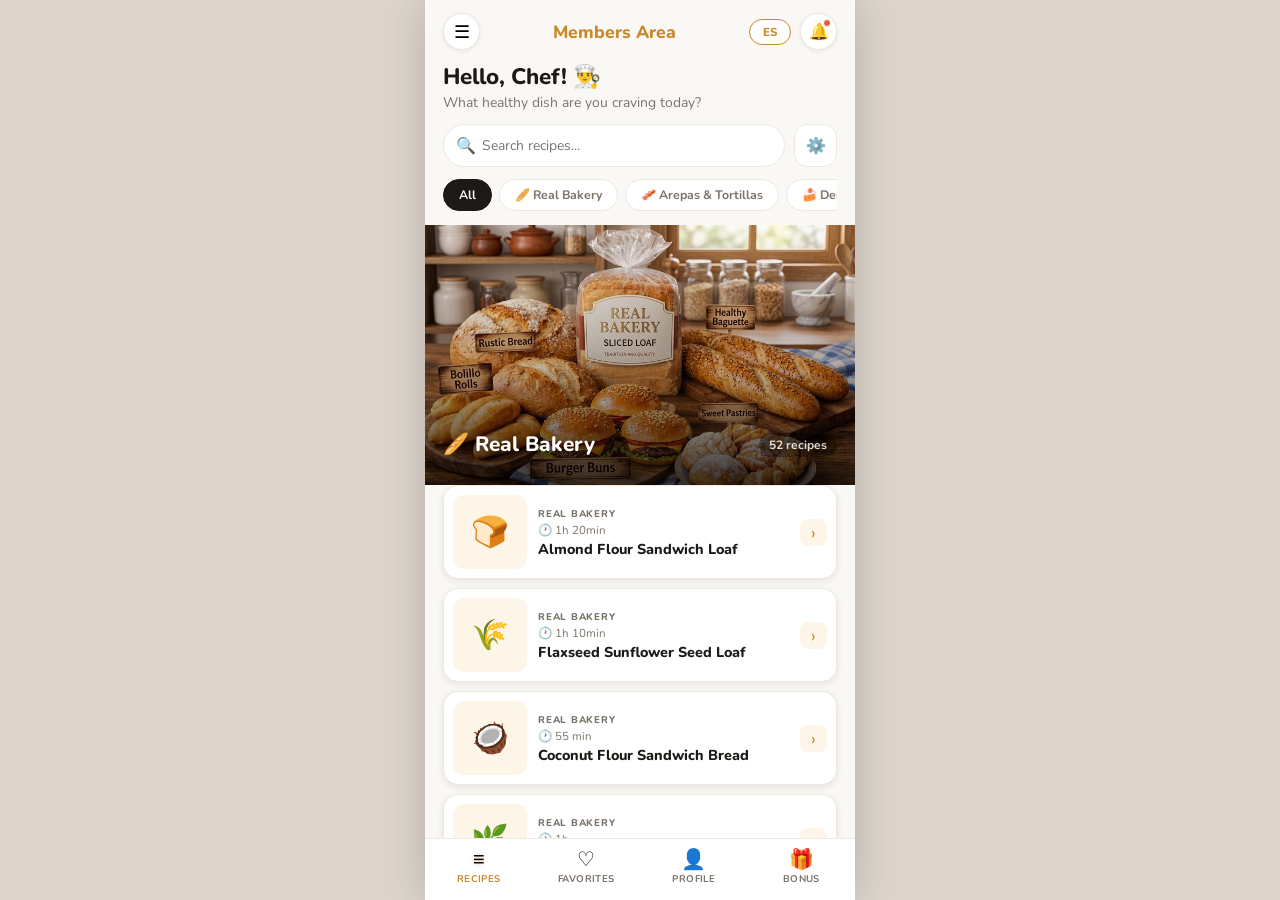
